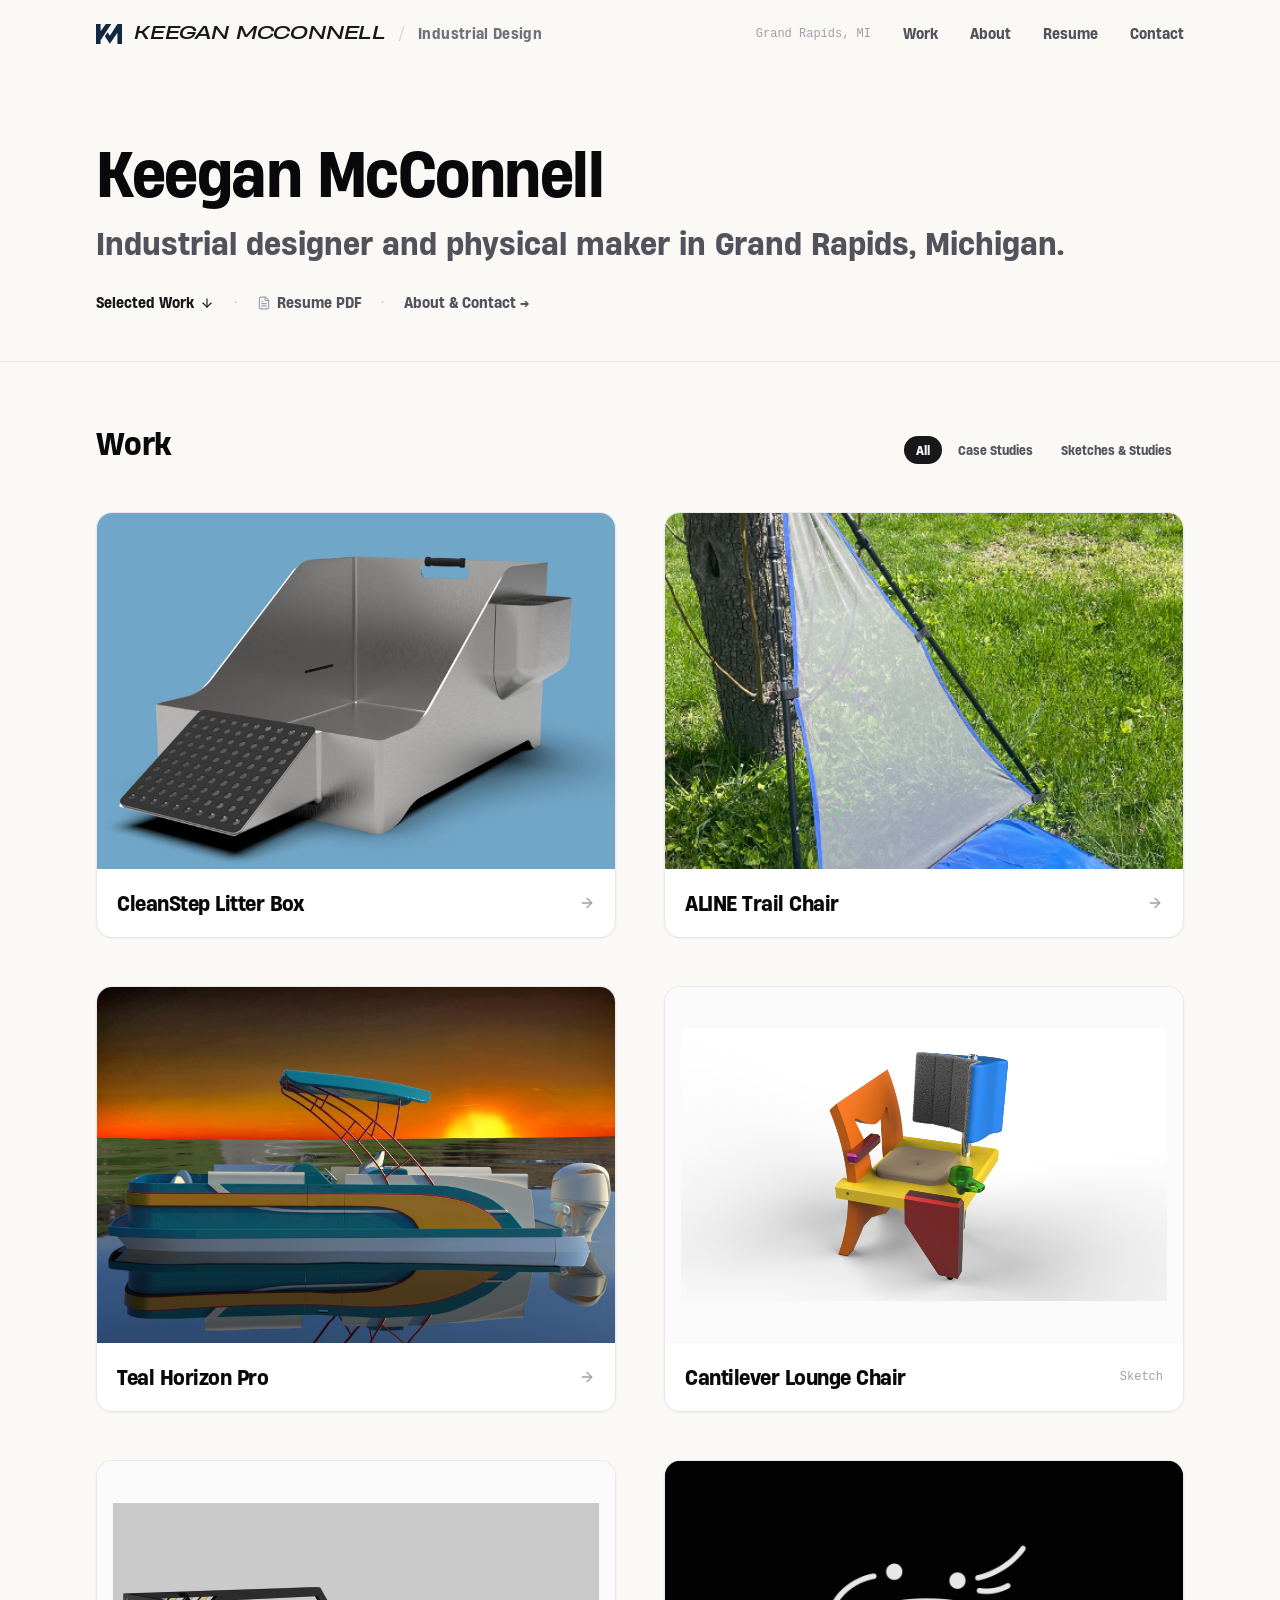
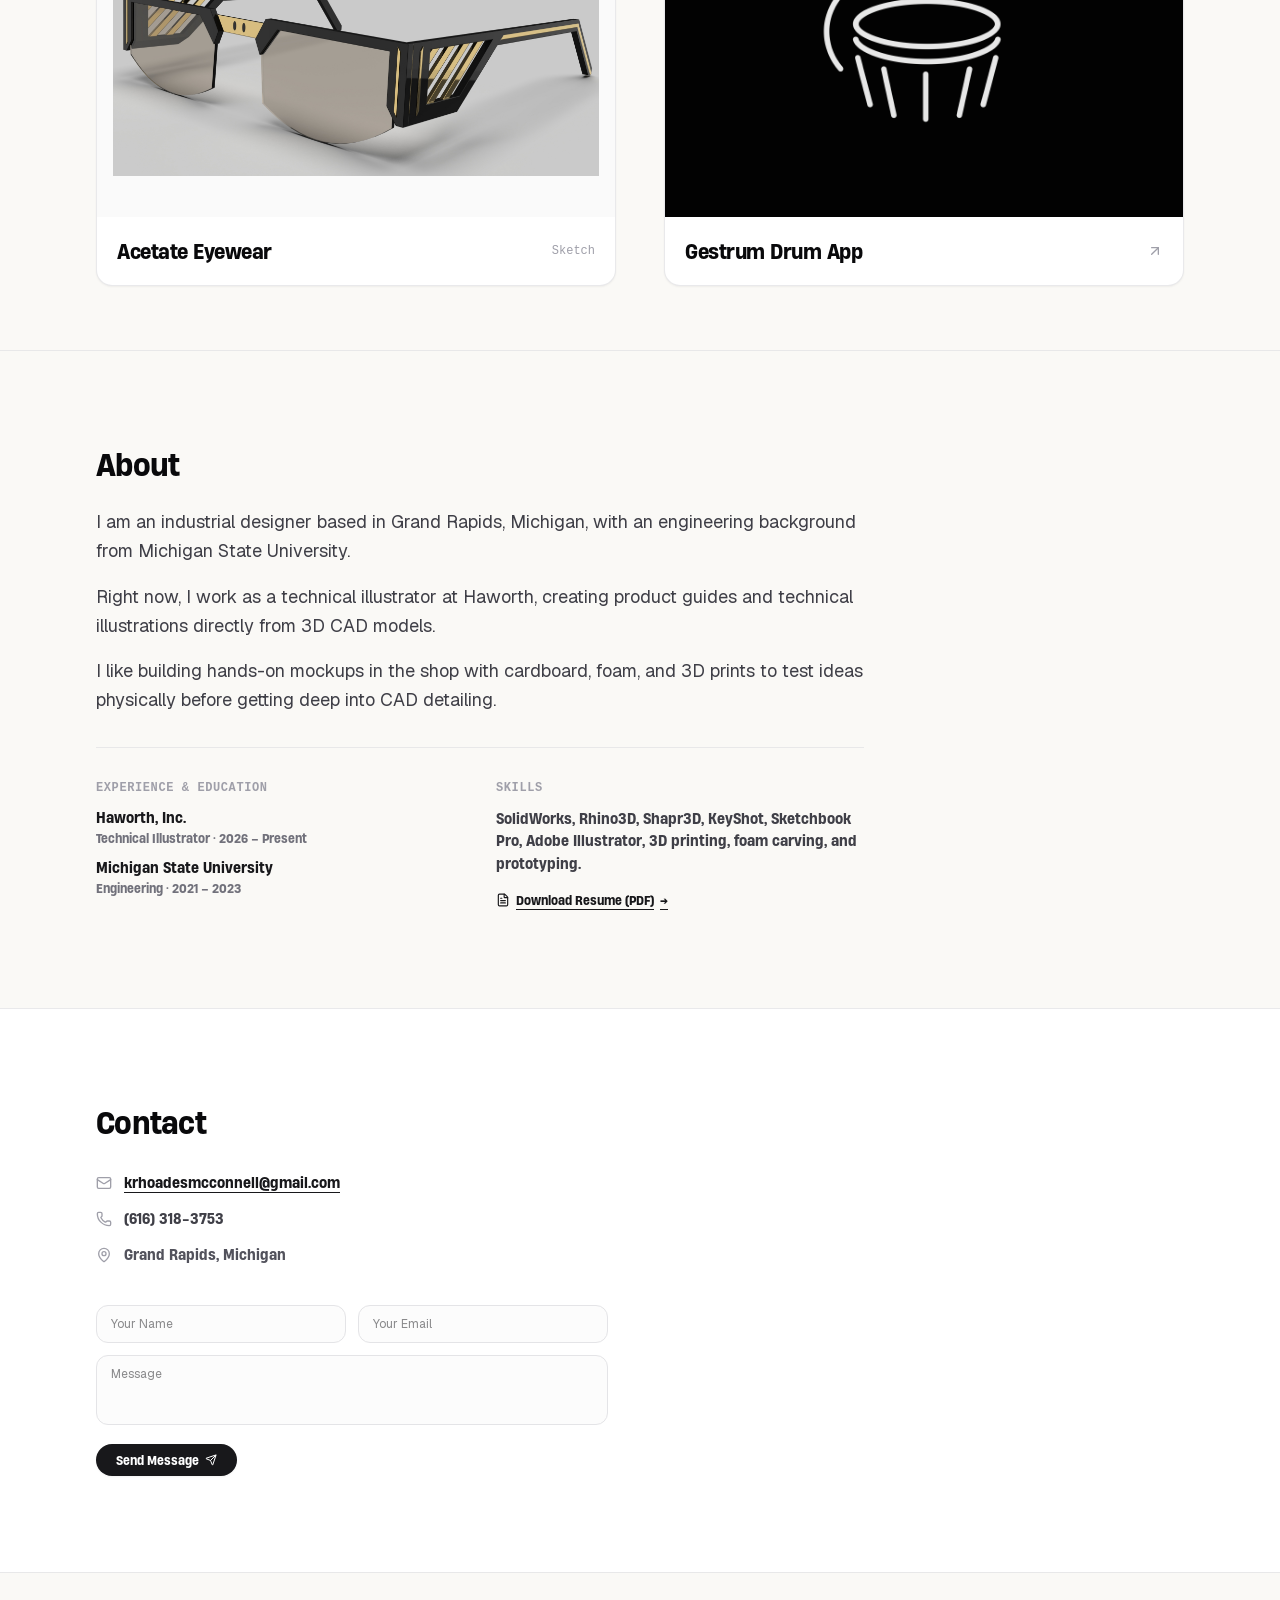
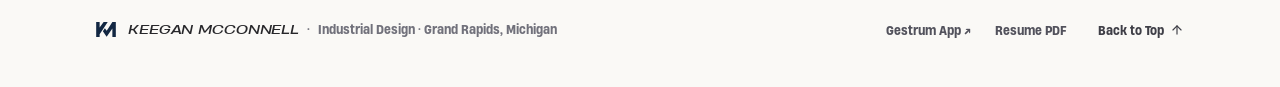
==== index.html @ 2c635bde "Rebuild CleanStep case study with raw uncropped images and authentic copy from PDF presentation" ====
<!DOCTYPE html><html lang="en" class="scroll-smooth"><head><meta charSet="utf-8"/><meta name="viewport" content="width=device-width, initial-scale=1"/><link rel="preload" href="/_next/static/media/07a39a8a4660cc7c-s.p.0r6juujl39pe6.woff2" as="font" crossorigin="" type="font/woff2"/><link rel="preload" href="/_next/static/media/605ce01b664af129-s.p.0wgildi0cnwt9.woff2" as="font" crossorigin="" type="font/woff2"/><link rel="stylesheet" href="/_next/static/chunks/0w2unbu1jcc14.css" data-precedence="next"/><link rel="preload" as="script" fetchPriority="low" href="/_next/static/chunks/1pcw6gskne7pf.js"/><script src="/_next/static/chunks/1wnov70f88xjy.js" async=""></script><script src="/_next/static/chunks/092r-mewpaf3q.js" async=""></script><script src="/_next/static/chunks/0c98xzjfks9hq.js" async=""></script><script src="/_next/static/chunks/turbopack-2u1d16houkiyo.js" async=""></script><script src="/_next/static/chunks/3qfy96eoyh-ek.js" async=""></script><script src="/_next/static/chunks/223-e8ytndbn9.js" async=""></script><script src="/_next/static/chunks/2577xesvvseat.js" async=""></script><meta name="theme-color" content="#faf9f6"/><title>Keegan McConnell // Industrial Designer</title><meta name="description" content="Industrial design portfolio of Keegan McConnell, based in Grand Rapids, Michigan. Simple, functional products developed through sketching, hands-on prototyping, and 3D modeling."/><meta name="author" content="Keegan McConnell"/><meta name="keywords" content="Keegan McConnell,Industrial Designer,Grand Rapids Michigan,Product Design,Furniture Design,Outdoor Gear,Marine Design,Prototyping,CAD"/><link rel="icon" href="/favicon.ico?favicon.117ezoe8m31dk.ico" sizes="48x48" type="image/x-icon"/><link rel="icon" href="/favicon.svg"/><meta name="next-size-adjust" content=""/><script src="/_next/static/chunks/0cz1d0mv5g_q7.js" noModule=""></script></head><body class="T19VSG_variable _8Li5zG_variable min-h-screen bg-[#faf9f6] text-zinc-900 antialiased selection:bg-zinc-200"><div hidden=""><!--$--><!--/$--></div><main class="min-h-screen flex flex-col bg-[#faf9f6] text-zinc-900 selection:bg-zinc-200"><header class="fixed top-0 left-0 right-0 z-40 transition-all duration-300 bg-[#faf9f6]/80 backdrop-blur-sm py-5"><div class="max-w-6xl mx-auto px-4 sm:px-8 flex items-center justify-between gap-4"><a class="flex items-center gap-2.5 sm:gap-3 text-zinc-900 group shrink-0 whitespace-nowrap" href="/"><div class="flex items-center justify-center shrink-0"><svg viewBox="0 0 364 278" width="26" height="20" fill="none" xmlns="http://www.w3.org/2000/svg" class="" aria-label="Keegan McConnell Monogram Logo"><path d="M 0 0
           H 64
           V 102
           L 138 0
           H 214
           L 64 225
           V 278
           H 0
           Z" fill="#122742"></path><path d="M 300 0
           H 364
           V 278
           H 300
           V 122
           L 194 274
           L 124 170
           L 162 115
           L 194 162
           L 226 114
           L 300 0
           Z" fill="#122742"></path></svg></div><span class="font-heading-wide font-bold tracking-tight text-sm sm:text-base md:text-lg uppercase whitespace-nowrap">Keegan McConnell</span><span class="text-zinc-300 hidden md:inline select-none">/</span><span class="font-heading text-zinc-500 text-xs sm:text-sm font-medium tracking-wide hidden md:inline whitespace-nowrap">Industrial Design</span></a><div class="flex items-center gap-6 sm:gap-8 text-sm shrink-0"><span class="hidden lg:inline-block text-zinc-400 text-xs font-mono whitespace-nowrap">Grand Rapids, MI</span><nav class="flex items-center gap-6 sm:gap-8 text-sm text-zinc-600 font-medium font-heading shrink-0 whitespace-nowrap"><a class="hover:text-zinc-950 transition-colors" href="/#work">Work</a><a class="hover:text-zinc-950 transition-colors" href="/#about">About</a><a href="/Keegan_McConnell_Resume.pdf" target="_blank" rel="noreferrer" class="hover:text-zinc-950 transition-colors">Resume</a><a class="hover:text-zinc-950 transition-colors" href="/#contact">Contact</a></nav></div></div></header><section class="pt-28 pb-8 sm:pt-36 sm:pb-12 bg-[#faf9f6]"><div class="max-w-6xl mx-auto px-6 sm:px-8"><div class="w-full"><h1 class="font-heading text-4xl sm:text-6xl font-bold text-zinc-950 tracking-tight mb-4">Keegan McConnell</h1><p class="font-heading text-lg sm:text-2xl lg:text-3xl text-zinc-600 font-normal leading-relaxed mb-6">Industrial designer and physical maker in Grand Rapids, Michigan.</p><div class="flex flex-wrap items-center gap-5 text-xs sm:text-sm font-heading font-medium"><a href="#work" class="inline-flex items-center gap-1.5 text-zinc-900 hover:text-zinc-600 transition-colors font-semibold"><span>Selected Work</span><svg xmlns="http://www.w3.org/2000/svg" width="24" height="24" viewBox="0 0 24 24" fill="none" stroke="currentColor" stroke-width="2" stroke-linecap="round" stroke-linejoin="round" class="lucide lucide-arrow-down w-3.5 h-3.5" aria-hidden="true"><path d="M12 5v14"></path><path d="m19 12-7 7-7-7"></path></svg></a><span class="text-zinc-300">•</span><a href="/Keegan_McConnell_Resume.pdf" target="_blank" rel="noreferrer" class="inline-flex items-center gap-1.5 text-zinc-600 hover:text-zinc-950 transition-colors"><svg xmlns="http://www.w3.org/2000/svg" width="24" height="24" viewBox="0 0 24 24" fill="none" stroke="currentColor" stroke-width="2" stroke-linecap="round" stroke-linejoin="round" class="lucide lucide-file-text w-3.5 h-3.5 text-zinc-400" aria-hidden="true"><path d="M6 22a2 2 0 0 1-2-2V4a2 2 0 0 1 2-2h8a2.4 2.4 0 0 1 1.704.706l3.588 3.588A2.4 2.4 0 0 1 20 8v12a2 2 0 0 1-2 2z"></path><path d="M14 2v5a1 1 0 0 0 1 1h5"></path><path d="M10 9H8"></path><path d="M16 13H8"></path><path d="M16 17H8"></path></svg><span>Resume PDF</span></a><span class="text-zinc-300">•</span><a href="#about" class="text-zinc-600 hover:text-zinc-950 transition-colors">About &amp; Contact →</a></div></div></div></section><section id="work" class="py-8 sm:py-16 border-t border-zinc-200/80 bg-[#faf9f6]"><div class="max-w-6xl mx-auto px-6 sm:px-8"><div class="flex flex-col sm:flex-row sm:items-baseline justify-between gap-4 mb-10 sm:mb-12"><h2 class="font-heading font-bold text-2xl sm:text-3xl text-zinc-950 tracking-tight">Work</h2><div class="flex items-center gap-1 font-heading text-xs"><button class="px-3 py-1.5 rounded-full transition-colors bg-zinc-900 text-white font-medium">All</button><button class="px-3 py-1.5 rounded-full transition-colors text-zinc-600 hover:text-zinc-950">Case Studies</button><button class="px-3 py-1.5 rounded-full transition-colors text-zinc-600 hover:text-zinc-950">Sketches &amp; Studies</button></div></div><div class="grid grid-cols-1 md:grid-cols-2 gap-8 sm:gap-12"><a class="group flex flex-col rounded-2xl bg-white border border-zinc-200/80 hover:border-zinc-400/80 shadow-xs hover:shadow-lg transition-all duration-300 overflow-hidden" href="/projects/cleanstep/"><div class="relative w-full aspect-[16/11] bg-zinc-100 overflow-hidden"><img alt="CleanStep Litter Box" loading="lazy" decoding="async" data-nimg="fill" class="object-cover group-hover:scale-105 transition-transform duration-500 ease-out" style="position:absolute;height:100%;width:100%;left:0;top:0;right:0;bottom:0;color:transparent" src="/projects/cleanstep/curated/cleanstep-hero-studio.jpg"/></div><div class="p-5 flex items-center justify-between"><h3 class="font-heading font-bold text-lg sm:text-xl text-zinc-950 tracking-tight group-hover:text-zinc-600 transition-colors">CleanStep Litter Box</h3><svg xmlns="http://www.w3.org/2000/svg" width="24" height="24" viewBox="0 0 24 24" fill="none" stroke="currentColor" stroke-width="2" stroke-linecap="round" stroke-linejoin="round" class="lucide lucide-arrow-right w-4 h-4 text-zinc-400 group-hover:text-zinc-950 group-hover:translate-x-1 transition-all" aria-hidden="true"><path d="M5 12h14"></path><path d="m12 5 7 7-7 7"></path></svg></div></a><a class="group flex flex-col rounded-2xl bg-white border border-zinc-200/80 hover:border-zinc-400/80 shadow-xs hover:shadow-lg transition-all duration-300 overflow-hidden" href="/projects/aline/"><div class="relative w-full aspect-[16/11] bg-zinc-100 overflow-hidden"><img alt="ALINE Trail Chair" loading="lazy" decoding="async" data-nimg="fill" class="object-cover group-hover:scale-105 transition-transform duration-500 ease-out" style="position:absolute;height:100%;width:100%;left:0;top:0;right:0;bottom:0;color:transparent" src="/projects/aline/final-build.png"/></div><div class="p-5 flex items-center justify-between"><h3 class="font-heading font-bold text-lg sm:text-xl text-zinc-950 tracking-tight group-hover:text-zinc-600 transition-colors">ALINE Trail Chair</h3><svg xmlns="http://www.w3.org/2000/svg" width="24" height="24" viewBox="0 0 24 24" fill="none" stroke="currentColor" stroke-width="2" stroke-linecap="round" stroke-linejoin="round" class="lucide lucide-arrow-right w-4 h-4 text-zinc-400 group-hover:text-zinc-950 group-hover:translate-x-1 transition-all" aria-hidden="true"><path d="M5 12h14"></path><path d="m12 5 7 7-7 7"></path></svg></div></a><a class="group flex flex-col rounded-2xl bg-white border border-zinc-200/80 hover:border-zinc-400/80 shadow-xs hover:shadow-lg transition-all duration-300 overflow-hidden" href="/projects/pontoon/"><div class="relative w-full aspect-[16/11] bg-zinc-100 overflow-hidden"><img alt="Teal Horizon Pro" loading="lazy" decoding="async" data-nimg="fill" class="object-cover group-hover:scale-105 transition-transform duration-500 ease-out" style="position:absolute;height:100%;width:100%;left:0;top:0;right:0;bottom:0;color:transparent" src="/projects/pontoon/hero.jpg"/></div><div class="p-5 flex items-center justify-between"><h3 class="font-heading font-bold text-lg sm:text-xl text-zinc-950 tracking-tight group-hover:text-zinc-600 transition-colors">Teal Horizon Pro</h3><svg xmlns="http://www.w3.org/2000/svg" width="24" height="24" viewBox="0 0 24 24" fill="none" stroke="currentColor" stroke-width="2" stroke-linecap="round" stroke-linejoin="round" class="lucide lucide-arrow-right w-4 h-4 text-zinc-400 group-hover:text-zinc-950 group-hover:translate-x-1 transition-all" aria-hidden="true"><path d="M5 12h14"></path><path d="m12 5 7 7-7 7"></path></svg></div></a><div class="group flex flex-col rounded-2xl bg-white border border-zinc-200/80 hover:border-zinc-400/80 shadow-xs hover:shadow-lg transition-all duration-300 overflow-hidden"><div class="relative w-full aspect-[16/11] bg-zinc-50 overflow-hidden p-4"><img alt="Cantilever Lounge Chair" loading="lazy" decoding="async" data-nimg="fill" class="object-contain p-4 group-hover:scale-105 transition-transform duration-500 ease-out" style="position:absolute;height:100%;width:100%;left:0;top:0;right:0;bottom:0;color:transparent" src="/projects/rapid-studies/Resume_Designs/Chair_PerspectiveView.jpg"/></div><div class="p-5 flex items-center justify-between"><h3 class="font-heading font-bold text-lg sm:text-xl text-zinc-950 tracking-tight">Cantilever Lounge Chair</h3><span class="text-xs font-mono text-zinc-400">Sketch</span></div></div><div class="group flex flex-col rounded-2xl bg-white border border-zinc-200/80 hover:border-zinc-400/80 shadow-xs hover:shadow-lg transition-all duration-300 overflow-hidden"><div class="relative w-full aspect-[16/11] bg-zinc-50 overflow-hidden p-4"><img alt="Acetate Eyewear" loading="lazy" decoding="async" data-nimg="fill" class="object-contain p-4 group-hover:scale-105 transition-transform duration-500 ease-out" style="position:absolute;height:100%;width:100%;left:0;top:0;right:0;bottom:0;color:transparent" src="/projects/rapid-studies/Resume_Designs/Frames1.jpg"/></div><div class="p-5 flex items-center justify-between"><h3 class="font-heading font-bold text-lg sm:text-xl text-zinc-950 tracking-tight">Acetate Eyewear</h3><span class="text-xs font-mono text-zinc-400">Sketch</span></div></div><a href="https://keeganrmc.github.io/gestrum/" target="_blank" rel="noreferrer" class="group flex flex-col rounded-2xl bg-white border border-zinc-200/80 hover:border-zinc-400/80 shadow-xs hover:shadow-lg transition-all duration-300 overflow-hidden"><div class="relative w-full aspect-[16/11] bg-zinc-900 overflow-hidden p-4"><img alt="Gestrum Drum App" loading="lazy" decoding="async" data-nimg="fill" class="object-cover group-hover:scale-105 transition-transform duration-500 ease-out opacity-90" style="position:absolute;height:100%;width:100%;left:0;top:0;right:0;bottom:0;color:transparent" src="/projects/rapid-studies/Resume_Designs/gestrum-drum.jpg"/></div><div class="p-5 flex items-center justify-between"><h3 class="font-heading font-bold text-lg sm:text-xl text-zinc-950 tracking-tight group-hover:text-zinc-600 transition-colors">Gestrum Drum App</h3><svg xmlns="http://www.w3.org/2000/svg" width="24" height="24" viewBox="0 0 24 24" fill="none" stroke="currentColor" stroke-width="2" stroke-linecap="round" stroke-linejoin="round" class="lucide lucide-arrow-up-right w-4 h-4 text-zinc-400 group-hover:text-zinc-950 transition-colors" aria-hidden="true"><path d="M7 7h10v10"></path><path d="M7 17 17 7"></path></svg></div></a></div></div></section><section id="about" class="py-16 sm:py-24 border-t border-zinc-200/80 bg-[#faf9f6]"><div class="max-w-6xl mx-auto px-6 sm:px-8"><div class="max-w-3xl"><h2 class="font-heading font-bold text-2xl sm:text-3xl text-zinc-950 tracking-tight mb-6">About</h2><div class="space-y-4 text-base sm:text-lg text-zinc-700 leading-relaxed font-normal mb-8"><p>I am an industrial designer based in Grand Rapids, Michigan, with an engineering background from Michigan State University.</p><p>Right now, I work as a technical illustrator at Haworth, creating product guides and technical illustrations directly from 3D CAD models.</p><p>I like building hands-on mockups in the shop with cardboard, foam, and 3D prints to test ideas physically before getting deep into CAD detailing.</p></div><div class="grid grid-cols-1 sm:grid-cols-2 gap-8 pt-8 border-t border-zinc-200/80 text-sm"><div><h3 class="font-mono text-xs font-semibold uppercase tracking-wider text-zinc-400 mb-3">Experience &amp; Education</h3><ul class="space-y-2.5 text-zinc-700 font-heading"><li><span class="font-bold text-zinc-900 block">Haworth, Inc.</span><span class="text-xs text-zinc-500">Technical Illustrator • 2026 – Present</span></li><li><span class="font-bold text-zinc-900 block">Michigan State University</span><span class="text-xs text-zinc-500">Engineering • 2021 – 2023</span></li></ul></div><div><h3 class="font-mono text-xs font-semibold uppercase tracking-wider text-zinc-400 mb-3">Skills</h3><p class="text-zinc-700 font-heading text-xs sm:text-sm leading-relaxed mb-4">SolidWorks, Rhino3D, Shapr3D, KeyShot, Sketchbook Pro, Adobe Illustrator, 3D printing, foam carving, and prototyping.</p><a href="/Keegan_McConnell_Resume.pdf" target="_blank" rel="noreferrer" class="inline-flex items-center gap-1.5 text-xs font-heading font-medium text-zinc-900 hover:text-zinc-600 underline underline-offset-4 transition-colors"><svg xmlns="http://www.w3.org/2000/svg" width="24" height="24" viewBox="0 0 24 24" fill="none" stroke="currentColor" stroke-width="2" stroke-linecap="round" stroke-linejoin="round" class="lucide lucide-file-text w-3.5 h-3.5" aria-hidden="true"><path d="M6 22a2 2 0 0 1-2-2V4a2 2 0 0 1 2-2h8a2.4 2.4 0 0 1 1.704.706l3.588 3.588A2.4 2.4 0 0 1 20 8v12a2 2 0 0 1-2 2z"></path><path d="M14 2v5a1 1 0 0 0 1 1h5"></path><path d="M10 9H8"></path><path d="M16 13H8"></path><path d="M16 17H8"></path></svg><span>Download Resume (PDF)</span>→</a></div></div></div></div></section><section id="contact" class="py-16 sm:py-24 border-t border-zinc-200/80 bg-white"><div class="max-w-6xl mx-auto px-6 sm:px-8"><div class="max-w-2xl"><h2 class="font-heading font-bold text-2xl sm:text-3xl text-zinc-950 tracking-tight mb-8">Contact</h2><div class="space-y-4 text-sm font-heading mb-10"><div class="flex items-center gap-3"><svg xmlns="http://www.w3.org/2000/svg" width="24" height="24" viewBox="0 0 24 24" fill="none" stroke="currentColor" stroke-width="2" stroke-linecap="round" stroke-linejoin="round" class="lucide lucide-mail w-4 h-4 text-zinc-400 shrink-0" aria-hidden="true"><path d="m22 7-8.991 5.727a2 2 0 0 1-2.009 0L2 7"></path><rect x="2" y="4" width="20" height="16" rx="2"></rect></svg><a href="mailto:krhoadesmcconnell@gmail.com" class="text-zinc-900 hover:text-zinc-600 underline underline-offset-4 transition-colors font-medium">krhoadesmcconnell@gmail.com</a></div><div class="flex items-center gap-3"><svg xmlns="http://www.w3.org/2000/svg" width="24" height="24" viewBox="0 0 24 24" fill="none" stroke="currentColor" stroke-width="2" stroke-linecap="round" stroke-linejoin="round" class="lucide lucide-phone w-4 h-4 text-zinc-400 shrink-0" aria-hidden="true"><path d="M13.832 16.568a1 1 0 0 0 1.213-.303l.355-.465A2 2 0 0 1 17 15h3a2 2 0 0 1 2 2v3a2 2 0 0 1-2 2A18 18 0 0 1 2 4a2 2 0 0 1 2-2h3a2 2 0 0 1 2 2v3a2 2 0 0 1-.8 1.6l-.468.351a1 1 0 0 0-.292 1.233 14 14 0 0 0 6.392 6.384"></path></svg><a href="tel:6163183753" class="text-zinc-700 hover:text-zinc-950 transition-colors">(616) 318-3753</a></div><div class="flex items-center gap-3 text-zinc-600"><svg xmlns="http://www.w3.org/2000/svg" width="24" height="24" viewBox="0 0 24 24" fill="none" stroke="currentColor" stroke-width="2" stroke-linecap="round" stroke-linejoin="round" class="lucide lucide-map-pin w-4 h-4 text-zinc-400 shrink-0" aria-hidden="true"><path d="M20 10c0 4.993-5.539 10.193-7.399 11.799a1 1 0 0 1-1.202 0C9.539 20.193 4 14.993 4 10a8 8 0 0 1 16 0"></path><circle cx="12" cy="10" r="3"></circle></svg><span>Grand Rapids, Michigan</span></div></div><form class="space-y-3 max-w-lg"><div class="grid grid-cols-1 sm:grid-cols-2 gap-3"><input type="text" required="" placeholder="Your Name" class="w-full px-3.5 py-2.5 rounded-xl border border-zinc-200 text-xs text-zinc-900 focus:outline-none focus:border-zinc-900 bg-zinc-50/50" value=""/><input type="email" required="" placeholder="Your Email" class="w-full px-3.5 py-2.5 rounded-xl border border-zinc-200 text-xs text-zinc-900 focus:outline-none focus:border-zinc-900 bg-zinc-50/50" value=""/></div><textarea required="" rows="3" placeholder="Message" class="w-full px-3.5 py-2.5 rounded-xl border border-zinc-200 text-xs text-zinc-900 focus:outline-none focus:border-zinc-900 bg-zinc-50/50 resize-none"></textarea><button type="submit" class="px-5 py-2 rounded-full bg-zinc-900 text-white hover:bg-zinc-800 transition-colors text-xs font-heading font-medium flex items-center gap-1.5 shadow-xs"><span>Send Message</span><svg xmlns="http://www.w3.org/2000/svg" width="24" height="24" viewBox="0 0 24 24" fill="none" stroke="currentColor" stroke-width="2" stroke-linecap="round" stroke-linejoin="round" class="lucide lucide-send w-3 h-3" aria-hidden="true"><path d="M14.536 21.686a.5.5 0 0 0 .937-.024l6.5-19a.496.496 0 0 0-.635-.635l-19 6.5a.5.5 0 0 0-.024.937l7.93 3.18a2 2 0 0 1 1.112 1.11z"></path><path d="m21.854 2.147-10.94 10.939"></path></svg></button></form></div></div></section><footer class="border-t border-zinc-200/80 bg-[#faf9f6] py-12 text-xs text-zinc-500 font-heading"><div class="max-w-6xl mx-auto px-6 sm:px-8 flex flex-col sm:flex-row items-center justify-between gap-4"><div class="flex items-center gap-3"><svg viewBox="0 0 364 278" width="20" height="15" fill="none" xmlns="http://www.w3.org/2000/svg" class="" aria-label="Keegan McConnell Monogram Logo"><path d="M 0 0
           H 64
           V 102
           L 138 0
           H 214
           L 64 225
           V 278
           H 0
           Z" fill="#122742"></path><path d="M 300 0
           H 364
           V 278
           H 300
           V 122
           L 194 274
           L 124 170
           L 162 115
           L 194 162
           L 226 114
           L 300 0
           Z" fill="#122742"></path></svg><div><span class="font-heading-wide font-bold uppercase tracking-wider text-zinc-800">Keegan McConnell</span><span class="mx-2">•</span><span>Industrial Design • Grand Rapids, Michigan</span></div></div><div class="flex items-center gap-5 sm:gap-6 text-zinc-600 font-medium"><a href="https://keeganrmc.github.io/gestrum/" class="hover:text-zinc-950 transition-colors">Gestrum App ↗</a><a href="/Keegan_McConnell_Resume.pdf" target="_blank" rel="noreferrer" class="hover:text-zinc-950 transition-colors">Resume PDF</a><button class="flex items-center gap-1.5 text-zinc-700 hover:text-zinc-950 transition-colors font-medium ml-2"><span>Back to Top</span><svg xmlns="http://www.w3.org/2000/svg" width="24" height="24" viewBox="0 0 24 24" fill="none" stroke="currentColor" stroke-width="2" stroke-linecap="round" stroke-linejoin="round" class="lucide lucide-arrow-up w-3.5 h-3.5" aria-hidden="true"><path d="m5 12 7-7 7 7"></path><path d="M12 19V5"></path></svg></button></div></div></footer></main><!--$--><!--/$--><script id="_R_">(globalThis["TURBOPACK"] || (globalThis["TURBOPACK"] = [])).push({"otherChunks":["static/chunks/1pcw6gskne7pf.js","static/chunks/1wnov70f88xjy.js","static/chunks/092r-mewpaf3q.js","static/chunks/0c98xzjfks9hq.js"],"runtimeModuleIds":[94553]});</script><script src="/_next/static/chunks/1pcw6gskne7pf.js" async=""></script><script>(self.__next_f=self.__next_f||[]).push([0])</script><script>self.__next_f.push([1,"1:\"$Sreact.fragment\"\n2:\"/_next/static/chunks/3qfy96eoyh-ek.js\"\n3:I[39756,[\"$2\"],\"default\"]\n4:I[37457,[\"$2\"],\"default\"]\n6:\"/_next/static/chunks/223-e8ytndbn9.js\"\n7:\"/_next/static/chunks/2577xesvvseat.js\"\n8:I[39896,[\"$2\",\"$6\",\"$7\"],\"default\"]\n9:I[28773,[\"$2\",\"$6\",\"$7\"],\"default\"]\na:I[56626,[\"$2\",\"$6\",\"$7\"],\"default\"]\nb:I[85934,[\"$2\",\"$6\",\"$7\"],\"default\"]\nc:I[20638,[\"$2\",\"$6\",\"$7\"],\"default\"]\nd:I[40018,[\"$2\",\"$6\",\"$7\"],\"default\"]\ne:I[97367,[\"$2\"],\"OutletBoundary\"]\nf:\"$Sreact.suspense\"\n11:\"ViewportBoundary\"\n12:I[97367,[\"$2\"],\"$11\"]\n14:\"MetadataBoundary\"\n15:I[97367,[\"$2\"],\"$14\"]\n17:I[68027,[\"$2\"],\"default\",1]\n:HL[\"/_next/static/chunks/0w2unbu1jcc14.css\",\"style\"]\n:HL[\"/_next/static/media/07a39a8a4660cc7c-s.p.0r6juujl39pe6.woff2\",\"font\",{\"crossOrigin\":\"\",\"type\":\"font/woff2\"}]\n:HL[\"/_next/static/media/605ce01b664af129-s.p.0wgildi0cnwt9.woff2\",\"font\",{\"crossOrigin\":\"\",\"type\":\"font/woff2\"}]\n5:[[\"children\",{\"s\":\"__PAGE__\",\"h\":512,\"d\":{\"r\":[\"$\",\"$1\",\"c\",{\"children\":[[\"$\",\"main\",null,{\"className\":\"min-h-screen flex flex-col bg-[#faf9f6] text-zinc-900 selection:bg-zinc-200\",\"children\":[[\"$\",\"$L8\",null,{}],[\"$\",\"$L9\",null,{}],[\"$\",\"$La\",null,{}],[\"$\",\"$Lb\",null,{}],[\"$\",\"$Lc\",null,{}],[\"$\",\"$Ld\",null,{}]]}],[[\"$\",\"script\",\"script-0\",{\"src\":\"/_next/static/chunks/223-e8ytndbn9.js\",\"async\":true,\"nonce\":\"$undefined\"}],[\"$\",\"script\",\"script-1\",{\"src\":\"/_next/static/chunks/2577xesvvseat.js\",\"async\":true,\"nonce\":\"$undefined\"}]],[\"$\",\"$Le\",null,{\"children\":[\"$\",\"$f\",null,{\"name\":\"Next.MetadataOutlet\",\"children\":\"$@10\"}]}]]}],\"p\":false,\"v\":null}}]]\n0:{\"P\":null,\"c\":[\"\",\"\"],\"q\":\"\",\"i\":false,\"t\":{\"t\":{\"s\":\"\",\"h\":528,\"d\":{\"r\":[\"$\",\"$1\",\"c\",{\"children\":[[[\"$\",\"link\",\"0\",{\"rel\":\"stylesheet\",\"href\":\"/_next/static/chunks/0w2unbu1jcc14.css\",\"precedence\":\"next\",\"crossOrigin\":\"$undefined\",\"nonce\":\"$undefined\"}],[\"$\",\"script\",\"script-0\",{\"src\":\"/_next/static/chunks/3qfy96eoyh-ek.js\",\"async\":true,\"nonce\":\"$undefined\"}]],[\"$\",\"html\",null,{\"lang\":\"en\",\"className\":\"scroll-smooth\",\"children\":[\"$\",\"body\",null,{\"className\":\"T19VSG_variable _8Li5zG_variable min-h-screen bg-[#faf9f6] text-zinc-900 antialiased selection:bg-zinc-200\",\"children\":[\"$\",\"$L3\",null,{\"parallelRouterKey\":\"children\",\"error\":\"$undefined\",\"errorStyles\":\"$undefined\",\"errorScripts\":\"$undefined\",\"template\":[\"$\",\"$L4\",null,{}],\"templateStyles\":\"$undefined\",\"templateScripts\":\"$undefined\",\"notFound\":[[[\"$\",\"title\",null,{\"children\":\"404: This page could not be found.\"}],[\"$\",\"div\",null,{\"style\":{\"fontFamily\":\"system-ui,\\\"Segoe UI\\\",Roboto,Helvetica,Arial,sans-serif,\\\"Apple Color Emoji\\\",\\\"Segoe UI Emoji\\\"\",\"height\":\"100vh\",\"textAlign\":\"center\",\"display\":\"flex\",\"flexDirection\":\"column\",\"alignItems\":\"center\",\"justifyContent\":\"center\"},\"children\":[\"$\",\"div\",null,{\"children\":[[\"$\",\"style\",null,{\"dangerouslySetInnerHTML\":{\"__html\":\"body{color:#000;background:#fff;margin:0}.next-error-h1{border-right:1px solid rgba(0,0,0,.3)}@media (prefers-color-scheme:dark){body{color:#fff;background:#000}.next-error-h1{border-right:1px solid rgba(255,255,255,.3)}}\"}}],[\"$\",\"h1\",null,{\"className\":\"next-error-h1\",\"style\":{\"display\":\"inline-block\",\"margin\":\"0 20px 0 0\",\"padding\":\"0 23px 0 0\",\"fontSize\":24,\"fontWeight\":500,\"verticalAlign\":\"top\",\"lineHeight\":\"49px\"},\"children\":404}],[\"$\",\"div\",null,{\"style\":{\"display\":\"inline-block\"},\"children\":[\"$\",\"h2\",null,{\"style\":{\"fontSize\":14,\"fontWeight\":400,\"lineHeight\":\"49px\",\"margin\":0},\"children\":\"This page could not be found.\"}]}]]}]}]],[]],\"forbidden\":\"$undefined\",\"unauthorized\":\"$undefined\"}]}]}]]}],\"p\":false,\"v\":null},\"c\":\"$Q5\"},\"h\":{\"r\":[\"$\",\"$1\",\"h\",{\"children\":[null,[\"$\",\"$L12\",null,{\"children\":\"$L13\"}],[\"$\",\"$L15\",null,{\"children\":[[\"$\",\"div\",null,{\"hidden\":true,\"children\":[\"$\",\"$f\",null,{\"name\":\"Next.Metadata\",\"children\":\"$L16\"}]}],null]}],[\"$\",\"meta\",null,{\"name\":\"next-size-adjust\",\"content\":\"\"}]]}],\"p\":false,\"v\":null}},\"m\":\"$undefined\",\"G\":[\"$17\",[[\"$\",\"link\",\"0\",{\"rel\":\"stylesheet\",\"href\":\"/_next/static/chunks/0w2unbu1jcc14.css\",\"precedence\":\"next\",\"crossOrigin\":\"$undefined\",\"nonce\":\"$undefined\"}]]],\"S\":true,\"r\":\"$undefined\",\"s\":\"$undefined\",\"a\":\"$undefined\",\"l\":\"$undefined\",\"p\":\"$undefined\",\"d\":\"$undefined\",\"b\":\"SB6pfLtxbf3Hsh4m8BsqK\"}\n13:[[\"$\",\"meta\",\"0\",{\"charSet\":\"utf-8\"}],[\"$\",\"meta\",\"1\",{\"name\":\"viewport\",\"content\":\"width=device-width, initial-scale=1\"}],[\"$\",\"meta\",\"2\",{\"name\":\"theme-color\",\"content\":\"#faf9f6\"}]]\n18:I[27201,[\"$2\"],\"IconMark\"]\n10:null\n16:[[\"$\",\"title\",\"0\",{\"children\":\"Keegan McConnell // Industrial Designer\"}],[\"$\",\"meta\",\"1\",{\"name\":\"description\",\"content\":\"Industrial design portfolio of Keegan McConnell, based in Grand Rapids, Michigan. Simple, functional products developed through sketching, hands-on prototyping, and 3D modeling.\"}],[\"$\",\"meta\",\"2\",{\"name\":\"author\",\"content\":\"Keegan McConnell\"}],[\"$\",\"meta\",\"3\",{\"name\":\"keywords\",\"content\":\"Keegan McConnell,Industrial Designer,Grand Rapids Michigan,Product Design,Furniture Design,Outdoor Gear,Marine Design,Prototyping,CAD\"}],[\"$\",\"link\",\"4\",{\"rel\":\"icon\",\"href\":\"/favicon.ico?favicon.117ezoe8m31dk.ico\",\"sizes\":\"48x48\",\"type\":\"image/x-icon\"}],[\"$\",\"link\",\"5\",{\"rel\":\"icon\",\"href\":\"/favicon.svg\"}],[\"$\",\"$L18\",\"6\",{}]]\n"])</script></body></html>
---- _next/static/chunks/0w2unbu1jcc14.css ----
@font-face{font-family:Geist;font-style:normal;font-weight:100 900;font-display:swap;src:url(../media/4f6667dd39116621-s.3p2_lha1f2xer.woff2)format("woff2");unicode-range:U+460-52F,U+1C80-1C8A,U+20B4,U+2DE0-2DFF,U+A640-A69F,U+FE2E-FE2F}@font-face{font-family:Geist;font-style:normal;font-weight:100 900;font-display:swap;src:url(../media/07935285219a259d-s.1qq4vpdcun5oj.woff2)format("woff2");unicode-range:U+301,U+400-45F,U+490-491,U+4B0-4B1,U+2116}@font-face{font-family:Geist;font-style:normal;font-weight:100 900;font-display:swap;src:url(../media/f58031ded4338640-s.390ncx5urfkfu.woff2)format("woff2");unicode-range:U+102-103,U+110-111,U+128-129,U+168-169,U+1A0-1A1,U+1AF-1B0,U+300-301,U+303-304,U+308-309,U+323,U+329,U+1EA0-1EF9,U+20AB}@font-face{font-family:Geist;font-style:normal;font-weight:100 900;font-display:swap;src:url(../media/77814b00d5ca94a4-s.21jp631_3pja2.woff2)format("woff2");unicode-range:U+100-2BA,U+2BD-2C5,U+2C7-2CC,U+2CE-2D7,U+2DD-2FF,U+304,U+308,U+329,U+1D00-1DBF,U+1E00-1E9F,U+1EF2-1EFF,U+2020,U+20A0-20AB,U+20AD-20C4,U+2113,U+2C60-2C7F,U+A720-A7FF}@font-face{font-family:Geist;font-style:normal;font-weight:100 900;font-display:swap;src:url(../media/605ce01b664af129-s.p.0wgildi0cnwt9.woff2)format("woff2");unicode-range:U+??,U+131,U+152-153,U+2BB-2BC,U+2C6,U+2DA,U+2DC,U+304,U+308,U+329,U+2000-206F,U+20AC,U+2122,U+2191,U+2193,U+2212,U+2215,U+FEFF,U+FFFD}@font-face{font-family:Geist Fallback;src:local(Arial);ascent-override:95.94%;descent-override:28.16%;line-gap-override:0.0%;size-adjust:104.76%}.T19VSG_className{font-family:Geist,Geist Fallback;font-style:normal}.T19VSG_variable{--font-geist-sans:"Geist", "Geist Fallback"}
@font-face{font-family:Geist Mono;font-style:normal;font-weight:100 900;font-display:swap;src:url(../media/b0c6b664fd57c2c6-s.31988l_ccedte.woff2)format("woff2");unicode-range:U+460-52F,U+1C80-1C8A,U+20B4,U+2DE0-2DFF,U+A640-A69F,U+FE2E-FE2F}@font-face{font-family:Geist Mono;font-style:normal;font-weight:100 900;font-display:swap;src:url(../media/6e342921ee4dcd9d-s.2tuy5pz7dlieh.woff2)format("woff2");unicode-range:U+301,U+400-45F,U+490-491,U+4B0-4B1,U+2116}@font-face{font-family:Geist Mono;font-style:normal;font-weight:100 900;font-display:swap;src:url(../media/2bb852295097cd96-s.2dbetqa9o8jxf.woff2)format("woff2");unicode-range:U+2000-2001,U+2004-2008,U+200A,U+23B8-23BD,U+2500-259F}@font-face{font-family:Geist Mono;font-style:normal;font-weight:100 900;font-display:swap;src:url(../media/9eb5a876700c0028-s.1uyisp29ctx0d.woff2)format("woff2");unicode-range:U+102-103,U+110-111,U+128-129,U+168-169,U+1A0-1A1,U+1AF-1B0,U+300-301,U+303-304,U+308-309,U+323,U+329,U+1EA0-1EF9,U+20AB}@font-face{font-family:Geist Mono;font-style:normal;font-weight:100 900;font-display:swap;src:url(../media/2a04751c893bf294-s.1rgnod-3esatf.woff2)format("woff2");unicode-range:U+100-2BA,U+2BD-2C5,U+2C7-2CC,U+2CE-2D7,U+2DD-2FF,U+304,U+308,U+329,U+1D00-1DBF,U+1E00-1E9F,U+1EF2-1EFF,U+2020,U+20A0-20AB,U+20AD-20C4,U+2113,U+2C60-2C7F,U+A720-A7FF}@font-face{font-family:Geist Mono;font-style:normal;font-weight:100 900;font-display:swap;src:url(../media/07a39a8a4660cc7c-s.p.0r6juujl39pe6.woff2)format("woff2");unicode-range:U+??,U+131,U+152-153,U+2BB-2BC,U+2C6,U+2DA,U+2DC,U+304,U+308,U+329,U+2000-206F,U+20AC,U+2122,U+2191,U+2193,U+2212,U+2215,U+FEFF,U+FFFD}@font-face{font-family:Geist Mono Fallback;src:local(Arial);ascent-override:74.67%;descent-override:21.92%;line-gap-override:0.0%;size-adjust:134.59%}._8Li5zG_className{font-family:Geist Mono,Geist Mono Fallback;font-style:normal}._8Li5zG_variable{--font-geist-mono:"Geist Mono", "Geist Mono Fallback"}
@layer properties{@supports (((-webkit-hyphens:none)) and (not (margin-trim:inline))) or ((-moz-orient:inline) and (not (color:rgb(from red r g b)))){*,:before,:after,::backdrop{--tw-scale-x:1;--tw-scale-y:1;--tw-scale-z:1;--tw-space-y-reverse:0;--tw-border-style:solid;--tw-gradient-position:initial;--tw-gradient-from:#0000;--tw-gradient-via:#0000;--tw-gradient-to:#0000;--tw-gradient-stops:initial;--tw-gradient-via-stops:initial;--tw-gradient-from-position:0%;--tw-gradient-via-position:50%;--tw-gradient-to-position:100%;--tw-leading:initial;--tw-font-weight:initial;--tw-tracking:initial;--tw-shadow:0 0 #0000;--tw-shadow-color:initial;--tw-shadow-alpha:100%;--tw-inset-shadow:0 0 #0000;--tw-inset-shadow-color:initial;--tw-inset-shadow-alpha:100%;--tw-ring-color:initial;--tw-ring-shadow:0 0 #0000;--tw-inset-ring-color:initial;--tw-inset-ring-shadow:0 0 #0000;--tw-ring-inset:initial;--tw-ring-offset-width:0px;--tw-ring-offset-color:#fff;--tw-ring-offset-shadow:0 0 #0000;--tw-blur:initial;--tw-brightness:initial;--tw-contrast:initial;--tw-grayscale:initial;--tw-hue-rotate:initial;--tw-invert:initial;--tw-opacity:initial;--tw-saturate:initial;--tw-sepia:initial;--tw-drop-shadow:initial;--tw-drop-shadow-color:initial;--tw-drop-shadow-alpha:100%;--tw-drop-shadow-size:initial;--tw-backdrop-blur:initial;--tw-backdrop-brightness:initial;--tw-backdrop-contrast:initial;--tw-backdrop-grayscale:initial;--tw-backdrop-hue-rotate:initial;--tw-backdrop-invert:initial;--tw-backdrop-opacity:initial;--tw-backdrop-saturate:initial;--tw-backdrop-sepia:initial;--tw-duration:initial;--tw-ease:initial;--tw-translate-x:0;--tw-translate-y:0;--tw-translate-z:0}}}@layer theme{:root,:host{--font-sans:-apple-system, BlinkMacSystemFont, "Segoe UI", Roboto, "Helvetica Neue", "Noto Sans", Arial, sans-serif, "Apple Color Emoji", "Segoe UI Emoji", "Segoe UI Symbol", "Noto Color Emoji";--font-mono:ui-monospace, SFMono-Regular, Menlo, Monaco, Consolas, "Liberation Mono", "Courier New", monospace;--color-zinc-50:#fafafa;--color-zinc-100:#f4f4f5;--color-zinc-200:#e4e4e7;--color-zinc-300:#d4d4d8;--color-zinc-400:#9f9fa9;--color-zinc-500:#71717b;--color-zinc-600:#52525c;--color-zinc-700:#3f3f46;--color-zinc-800:#27272a;--color-zinc-900:#18181b;--color-zinc-950:#09090b;--color-black:#000;--color-white:#fff;--spacing:.25rem;--container-lg:32rem;--container-2xl:42rem;--container-3xl:48rem;--container-4xl:56rem;--container-5xl:64rem;--container-6xl:72rem;--text-xs:.75rem;--text-xs--line-height:calc(1 / .75);--text-sm:.875rem;--text-sm--line-height:calc(1.25 / .875);--text-base:1rem;--text-base--line-height:calc(1.5 / 1);--text-lg:1.125rem;--text-lg--line-height:calc(1.75 / 1.125);--text-xl:1.25rem;--text-xl--line-height:calc(1.75 / 1.25);--text-2xl:1.5rem;--text-2xl--line-height:calc(2 / 1.5);--text-3xl:1.875rem;--text-3xl--line-height:calc(2.25 / 1.875);--text-4xl:2.25rem;--text-4xl--line-height:calc(2.5 / 2.25);--text-6xl:3.75rem;--text-6xl--line-height:1;--text-7xl:4.5rem;--text-7xl--line-height:1;--font-weight-normal:400;--font-weight-medium:500;--font-weight-semibold:600;--font-weight-bold:700;--tracking-tight:-.025em;--tracking-wide:.025em;--tracking-wider:.05em;--leading-tight:1.25;--leading-relaxed:1.625;--radius-md:.375rem;--radius-lg:.5rem;--radius-xl:.75rem;--radius-2xl:1rem;--radius-3xl:1.5rem;--ease-out:cubic-bezier(0, 0, .2, 1);--animate-spin:spin 1s linear infinite;--blur-sm:8px;--blur-md:12px;--default-transition-duration:.15s;--default-transition-timing-function:cubic-bezier(.4, 0, .2, 1);--default-font-family:var(--font-sans);--default-mono-font-family:var(--font-mono)}@supports (color:lab(0% 0 0)){:root,:host{--color-zinc-50:lab(98.26% 0 0);--color-zinc-100:lab(96.1634% .0993013 -.364029);--color-zinc-200:lab(90.6853% .399202 -1.45452);--color-zinc-300:lab(84.9837% .601262 -2.17985);--color-zinc-400:lab(65.6464% 1.53494 -5.42429);--color-zinc-500:lab(47.8878% 1.65477 -5.77283);--color-zinc-600:lab(35.1166% 1.7821 -6.1173);--color-zinc-700:lab(26.8019% 1.35386 -4.68303);--color-zinc-800:lab(15.7305% .613749 -2.16959);--color-zinc-900:lab(8.30603% .618212 -2.16573);--color-zinc-950:lab(2.51107% .242703 -.886115)}}}@layer base{*,:after,:before,::backdrop{box-sizing:border-box;border:0 solid;margin:0;padding:0}::file-selector-button{box-sizing:border-box;border:0 solid;margin:0;padding:0}html,:host{-webkit-text-size-adjust:100%;tab-size:4;line-height:1.5;font-family:var(--default-font-family,-apple-system, BlinkMacSystemFont, "Segoe UI", Roboto, "Helvetica Neue", "Noto Sans", Arial, sans-serif, "Apple Color Emoji", "Segoe UI Emoji", "Segoe UI Symbol", "Noto Color Emoji");font-feature-settings:var(--default-font-feature-settings,normal);font-variation-settings:var(--default-font-variation-settings,normal);-webkit-tap-highlight-color:transparent}hr{height:0;color:inherit;border-top-width:1px}abbr:where([title]){-webkit-text-decoration:underline dotted;text-decoration:underline dotted}h1,h2,h3,h4,h5,h6{font-size:inherit;font-weight:inherit}a{color:inherit;-webkit-text-decoration:inherit;-webkit-text-decoration:inherit;-webkit-text-decoration:inherit;-webkit-text-decoration:inherit;text-decoration:inherit}b,strong{font-weight:bolder}code,kbd,samp,pre{font-family:var(--default-mono-font-family,ui-monospace, SFMono-Regular, Menlo, Monaco, Consolas, "Liberation Mono", "Courier New", monospace);font-feature-settings:var(--default-mono-font-feature-settings,normal);font-variation-settings:var(--default-mono-font-variation-settings,normal);font-size:1em}small{font-size:80%}sub,sup{vertical-align:baseline;font-size:75%;line-height:0;position:relative}sub{bottom:-.25em}sup{top:-.5em}table{text-indent:0;border-color:inherit;border-collapse:collapse}:-moz-focusring:where(:not(iframe)){outline:auto}progress{vertical-align:baseline}summary{display:list-item}ol,ul,menu{list-style:none}img,svg,video,canvas,audio,iframe,embed,object{vertical-align:middle;display:block}img,video{max-width:100%;height:auto}button,input,select,optgroup,textarea{font:inherit;font-feature-settings:inherit;font-variation-settings:inherit;letter-spacing:inherit;color:inherit;opacity:1;background-color:#0000;border-radius:0}::file-selector-button{font:inherit;font-feature-settings:inherit;font-variation-settings:inherit;letter-spacing:inherit;color:inherit;opacity:1;background-color:#0000;border-radius:0}:where(select:is([multiple],[size])) optgroup{font-weight:bolder}:where(select:is([multiple],[size])) optgroup option{padding-inline-start:20px}::file-selector-button{margin-inline-end:4px}::placeholder{opacity:1}@supports (not ((-webkit-appearance:-apple-pay-button))) or (contain-intrinsic-size:1px){::placeholder{color:currentColor}@supports (color:color-mix(in lab, red, red)){::placeholder{color:color-mix(in oklab, currentcolor 50%, transparent)}}}textarea{resize:vertical}::-webkit-search-decoration{-webkit-appearance:none}::-webkit-date-and-time-value{min-height:1lh;text-align:inherit}::-webkit-datetime-edit{display:inline-flex}::-webkit-datetime-edit-fields-wrapper{padding:0}::-webkit-datetime-edit{padding-block:0}::-webkit-datetime-edit-year-field{padding-block:0}::-webkit-datetime-edit-month-field{padding-block:0}::-webkit-datetime-edit-day-field{padding-block:0}::-webkit-datetime-edit-hour-field{padding-block:0}::-webkit-datetime-edit-minute-field{padding-block:0}::-webkit-datetime-edit-second-field{padding-block:0}::-webkit-datetime-edit-millisecond-field{padding-block:0}::-webkit-datetime-edit-meridiem-field{padding-block:0}::-webkit-calendar-picker-indicator{line-height:1}:-moz-ui-invalid{box-shadow:none}button,input:where([type=button],[type=reset],[type=submit]){appearance:button}::file-selector-button{appearance:button}::-webkit-inner-spin-button{height:auto}::-webkit-outer-spin-button{height:auto}[hidden]:where(:not([hidden=until-found])){display:none!important}}@layer components;@layer utilities{.visible{visibility:visible}.absolute{position:absolute}.fixed{position:fixed}.relative{position:relative}.inset-0{inset:0}.top-0{top:0}.top-4{top:calc(var(--spacing) * 4)}.right-0{right:0}.right-3{right:calc(var(--spacing) * 3)}.right-4{right:calc(var(--spacing) * 4)}.bottom-3{bottom:calc(var(--spacing) * 3)}.bottom-4{bottom:calc(var(--spacing) * 4)}.left-0{left:0}.left-4{left:calc(var(--spacing) * 4)}.z-20{z-index:20}.z-40{z-index:40}.z-50{z-index:50}.mx-2{margin-inline:calc(var(--spacing) * 2)}.mx-auto{margin-inline:auto}.mt-0\.5{margin-top:calc(var(--spacing) * .5)}.mt-1{margin-top:var(--spacing)}.mt-2{margin-top:calc(var(--spacing) * 2)}.mt-2\.5{margin-top:calc(var(--spacing) * 2.5)}.mt-3{margin-top:calc(var(--spacing) * 3)}.mt-4{margin-top:calc(var(--spacing) * 4)}.mt-8{margin-top:calc(var(--spacing) * 8)}.mt-12{margin-top:calc(var(--spacing) * 12)}.mr-1{margin-right:var(--spacing)}.mb-1{margin-bottom:var(--spacing)}.mb-2{margin-bottom:calc(var(--spacing) * 2)}.mb-3{margin-bottom:calc(var(--spacing) * 3)}.mb-4{margin-bottom:calc(var(--spacing) * 4)}.mb-6{margin-bottom:calc(var(--spacing) * 6)}.mb-8{margin-bottom:calc(var(--spacing) * 8)}.mb-10{margin-bottom:calc(var(--spacing) * 10)}.mb-12{margin-bottom:calc(var(--spacing) * 12)}.mb-16{margin-bottom:calc(var(--spacing) * 16)}.ml-2{margin-left:calc(var(--spacing) * 2)}.block{display:block}.flex{display:flex}.grid{display:grid}.hidden{display:none}.inline-flex{display:inline-flex}.table{display:table}.aspect-\[4\/3\]{aspect-ratio:4/3}.aspect-\[16\/10\]{aspect-ratio:16/10}.aspect-\[16\/11\]{aspect-ratio:16/11}.h-1\.5{height:calc(var(--spacing) * 1.5)}.h-3{height:calc(var(--spacing) * 3)}.h-3\.5{height:calc(var(--spacing) * 3.5)}.h-4{height:calc(var(--spacing) * 4)}.h-5{height:calc(var(--spacing) * 5)}.h-6{height:calc(var(--spacing) * 6)}.h-8{height:calc(var(--spacing) * 8)}.h-10{height:calc(var(--spacing) * 10)}.h-\[440px\]{height:440px}.h-\[580px\]{height:580px}.h-full{height:100%}.h-screen{height:100vh}.max-h-\[85vh\]{max-height:85vh}.min-h-screen{min-height:100vh}.w-3{width:calc(var(--spacing) * 3)}.w-3\.5{width:calc(var(--spacing) * 3.5)}.w-4{width:calc(var(--spacing) * 4)}.w-5{width:calc(var(--spacing) * 5)}.w-6{width:calc(var(--spacing) * 6)}.w-8{width:calc(var(--spacing) * 8)}.w-9{width:calc(var(--spacing) * 9)}.w-10{width:calc(var(--spacing) * 10)}.w-full{width:100%}.max-w-2xl{max-width:var(--container-2xl)}.max-w-3xl{max-width:var(--container-3xl)}.max-w-4xl{max-width:var(--container-4xl)}.max-w-5xl{max-width:var(--container-5xl)}.max-w-6xl{max-width:var(--container-6xl)}.max-w-lg{max-width:var(--container-lg)}.min-w-\[220px\]{min-width:220px}.flex-1{flex:1}.shrink-0{flex-shrink:0}.scale-110{--tw-scale-x:110%;--tw-scale-y:110%;--tw-scale-z:110%;scale:var(--tw-scale-x) var(--tw-scale-y)}.animate-spin{animation:var(--animate-spin)}.cursor-grab{cursor:grab}.cursor-pointer{cursor:pointer}.cursor-zoom-in{cursor:zoom-in}.resize-none{resize:none}.scroll-mt-20{scroll-margin-top:calc(var(--spacing) * 20)}.appearance-none{appearance:none}.grid-cols-1{grid-template-columns:repeat(1,minmax(0,1fr))}.grid-cols-2{grid-template-columns:repeat(2,minmax(0,1fr))}.flex-col{flex-direction:column}.flex-wrap{flex-wrap:wrap}.items-center{align-items:center}.items-start{align-items:flex-start}.items-stretch{align-items:stretch}.justify-between{justify-content:space-between}.justify-center{justify-content:center}.justify-end{justify-content:flex-end}.gap-1{gap:var(--spacing)}.gap-1\.5{gap:calc(var(--spacing) * 1.5)}.gap-2{gap:calc(var(--spacing) * 2)}.gap-2\.5{gap:calc(var(--spacing) * 2.5)}.gap-3{gap:calc(var(--spacing) * 3)}.gap-4{gap:calc(var(--spacing) * 4)}.gap-5{gap:calc(var(--spacing) * 5)}.gap-6{gap:calc(var(--spacing) * 6)}.gap-8{gap:calc(var(--spacing) * 8)}:where(.space-y-1>:not(:last-child)){--tw-space-y-reverse:0;margin-block-start:calc(var(--spacing) * var(--tw-space-y-reverse));margin-block-end:calc(var(--spacing) * calc(1 - var(--tw-space-y-reverse)))}:where(.space-y-2\.5>:not(:last-child)){--tw-space-y-reverse:0;margin-block-start:calc(calc(var(--spacing) * 2.5) * var(--tw-space-y-reverse));margin-block-end:calc(calc(var(--spacing) * 2.5) * calc(1 - var(--tw-space-y-reverse)))}:where(.space-y-3>:not(:last-child)){--tw-space-y-reverse:0;margin-block-start:calc(calc(var(--spacing) * 3) * var(--tw-space-y-reverse));margin-block-end:calc(calc(var(--spacing) * 3) * calc(1 - var(--tw-space-y-reverse)))}:where(.space-y-4>:not(:last-child)){--tw-space-y-reverse:0;margin-block-start:calc(calc(var(--spacing) * 4) * var(--tw-space-y-reverse));margin-block-end:calc(calc(var(--spacing) * 4) * calc(1 - var(--tw-space-y-reverse)))}.overflow-hidden{overflow:hidden}.scroll-smooth{scroll-behavior:smooth}.rounded{border-radius:.25rem}.rounded-2xl{border-radius:var(--radius-2xl)}.rounded-full{border-radius:2147483647px}.rounded-lg{border-radius:var(--radius-lg)}.rounded-md{border-radius:var(--radius-md)}.rounded-none{border-radius:0}.rounded-xl{border-radius:var(--radius-xl)}.border{border-style:var(--tw-border-style);border-width:1px}.border-2{border-style:var(--tw-border-style);border-width:2px}.border-t{border-top-style:var(--tw-border-style);border-top-width:1px}.border-b{border-bottom-style:var(--tw-border-style);border-bottom-width:1px}.border-l{border-left-style:var(--tw-border-style);border-left-width:1px}.border-white{border-color:var(--color-white)}.border-zinc-100{border-color:var(--color-zinc-100)}.border-zinc-200{border-color:var(--color-zinc-200)}.border-zinc-200\/70{border-color:#e4e4e7b3}@supports (color:color-mix(in lab, red, red)){.border-zinc-200\/70{border-color:color-mix(in oklab, var(--color-zinc-200) 70%, transparent)}}.border-zinc-200\/80{border-color:#e4e4e7cc}@supports (color:color-mix(in lab, red, red)){.border-zinc-200\/80{border-color:color-mix(in oklab, var(--color-zinc-200) 80%, transparent)}}.border-zinc-200\/90{border-color:#e4e4e7e6}@supports (color:color-mix(in lab, red, red)){.border-zinc-200\/90{border-color:color-mix(in oklab, var(--color-zinc-200) 90%, transparent)}}.border-zinc-300{border-color:var(--color-zinc-300)}.border-zinc-300\/80{border-color:#d4d4d8cc}@supports (color:color-mix(in lab, red, red)){.border-zinc-300\/80{border-color:color-mix(in oklab, var(--color-zinc-300) 80%, transparent)}}.border-zinc-400{border-color:var(--color-zinc-400)}.border-zinc-900{border-color:var(--color-zinc-900)}.border-t-transparent{border-top-color:#0000}.bg-\[\#f7f6f4\]{background-color:#f7f6f4}.bg-\[\#f7f6f4\]\/80{background-color:#f7f6f4cc;background-color:lab(96.9205% .0833571 1.08752/.8)}.bg-\[\#faf9f6\]{background-color:#faf9f6}.bg-\[\#faf9f6\]\/80{background-color:#faf9f6cc;background-color:lab(97.9405% -.0461042 1.56626/.8)}.bg-\[\#faf9f6\]\/95{background-color:#faf9f6f2;background-color:lab(97.9405% -.0461042 1.56626/.95)}.bg-black\/75{background-color:#000000bf}@supports (color:color-mix(in lab, red, red)){.bg-black\/75{background-color:color-mix(in oklab, var(--color-black) 75%, transparent)}}.bg-black\/80{background-color:#000c}@supports (color:color-mix(in lab, red, red)){.bg-black\/80{background-color:color-mix(in oklab, var(--color-black) 80%, transparent)}}.bg-black\/90{background-color:#000000e6}@supports (color:color-mix(in lab, red, red)){.bg-black\/90{background-color:color-mix(in oklab, var(--color-black) 90%, transparent)}}.bg-white{background-color:var(--color-white)}.bg-white\/10{background-color:#ffffff1a}@supports (color:color-mix(in lab, red, red)){.bg-white\/10{background-color:color-mix(in oklab, var(--color-white) 10%, transparent)}}.bg-white\/80{background-color:#fffc}@supports (color:color-mix(in lab, red, red)){.bg-white\/80{background-color:color-mix(in oklab, var(--color-white) 80%, transparent)}}.bg-white\/90{background-color:#ffffffe6}@supports (color:color-mix(in lab, red, red)){.bg-white\/90{background-color:color-mix(in oklab, var(--color-white) 90%, transparent)}}.bg-zinc-50{background-color:var(--color-zinc-50)}.bg-zinc-50\/50{background-color:#fafafa80}@supports (color:color-mix(in lab, red, red)){.bg-zinc-50\/50{background-color:color-mix(in oklab, var(--color-zinc-50) 50%, transparent)}}.bg-zinc-100{background-color:var(--color-zinc-100)}.bg-zinc-200{background-color:var(--color-zinc-200)}.bg-zinc-200\/60{background-color:#e4e4e799}@supports (color:color-mix(in lab, red, red)){.bg-zinc-200\/60{background-color:color-mix(in oklab, var(--color-zinc-200) 60%, transparent)}}.bg-zinc-900{background-color:var(--color-zinc-900)}.bg-zinc-950\/60{background-color:#09090b99}@supports (color:color-mix(in lab, red, red)){.bg-zinc-950\/60{background-color:color-mix(in oklab, var(--color-zinc-950) 60%, transparent)}}.bg-gradient-to-t{--tw-gradient-position:to top in oklab;background-image:linear-gradient(var(--tw-gradient-stops))}.from-black\/25{--tw-gradient-from:#00000040}@supports (color:color-mix(in lab, red, red)){.from-black\/25{--tw-gradient-from:color-mix(in oklab, var(--color-black) 25%, transparent)}}.from-black\/25{--tw-gradient-stops:var(--tw-gradient-via-stops,var(--tw-gradient-position), var(--tw-gradient-from) var(--tw-gradient-from-position), var(--tw-gradient-to) var(--tw-gradient-to-position))}.via-transparent{--tw-gradient-via:transparent;--tw-gradient-via-stops:var(--tw-gradient-position), var(--tw-gradient-from) var(--tw-gradient-from-position), var(--tw-gradient-via) var(--tw-gradient-via-position), var(--tw-gradient-to) var(--tw-gradient-to-position);--tw-gradient-stops:var(--tw-gradient-via-stops)}.to-transparent{--tw-gradient-to:transparent;--tw-gradient-stops:var(--tw-gradient-via-stops,var(--tw-gradient-position), var(--tw-gradient-from) var(--tw-gradient-from-position), var(--tw-gradient-to) var(--tw-gradient-to-position))}.object-contain{object-fit:contain}.object-cover{object-fit:cover}.p-0\.5{padding:calc(var(--spacing) * .5)}.p-1{padding:var(--spacing)}.p-1\.5{padding:calc(var(--spacing) * 1.5)}.p-2{padding:calc(var(--spacing) * 2)}.p-3{padding:calc(var(--spacing) * 3)}.p-4{padding:calc(var(--spacing) * 4)}.p-5{padding:calc(var(--spacing) * 5)}.p-6{padding:calc(var(--spacing) * 6)}.px-1{padding-inline:var(--spacing)}.px-2\.5{padding-inline:calc(var(--spacing) * 2.5)}.px-3{padding-inline:calc(var(--spacing) * 3)}.px-3\.5{padding-inline:calc(var(--spacing) * 3.5)}.px-4{padding-inline:calc(var(--spacing) * 4)}.px-5{padding-inline:calc(var(--spacing) * 5)}.px-6{padding-inline:calc(var(--spacing) * 6)}.py-1{padding-block:var(--spacing)}.py-1\.5{padding-block:calc(var(--spacing) * 1.5)}.py-2{padding-block:calc(var(--spacing) * 2)}.py-2\.5{padding-block:calc(var(--spacing) * 2.5)}.py-3\.5{padding-block:calc(var(--spacing) * 3.5)}.py-5{padding-block:calc(var(--spacing) * 5)}.py-8{padding-block:calc(var(--spacing) * 8)}.py-12{padding-block:calc(var(--spacing) * 12)}.py-16{padding-block:calc(var(--spacing) * 16)}.pt-3{padding-top:calc(var(--spacing) * 3)}.pt-8{padding-top:calc(var(--spacing) * 8)}.pt-14{padding-top:calc(var(--spacing) * 14)}.pt-24{padding-top:calc(var(--spacing) * 24)}.pt-28{padding-top:calc(var(--spacing) * 28)}.pb-2{padding-bottom:calc(var(--spacing) * 2)}.pb-8{padding-bottom:calc(var(--spacing) * 8)}.pb-24{padding-bottom:calc(var(--spacing) * 24)}.pl-2{padding-left:calc(var(--spacing) * 2)}.text-center{text-align:center}.text-right{text-align:right}.font-mono{font-family:var(--font-mono)}.font-sans{font-family:var(--font-sans)}.text-2xl{font-size:var(--text-2xl);line-height:var(--tw-leading,var(--text-2xl--line-height))}.text-4xl{font-size:var(--text-4xl);line-height:var(--tw-leading,var(--text-4xl--line-height))}.text-base{font-size:var(--text-base);line-height:var(--tw-leading,var(--text-base--line-height))}.text-lg{font-size:var(--text-lg);line-height:var(--tw-leading,var(--text-lg--line-height))}.text-sm{font-size:var(--text-sm);line-height:var(--tw-leading,var(--text-sm--line-height))}.text-xl{font-size:var(--text-xl);line-height:var(--tw-leading,var(--text-xl--line-height))}.text-xs{font-size:var(--text-xs);line-height:var(--tw-leading,var(--text-xs--line-height))}.text-\[11px\]{font-size:11px}.leading-relaxed{--tw-leading:var(--leading-relaxed);line-height:var(--leading-relaxed)}.leading-tight{--tw-leading:var(--leading-tight);line-height:var(--leading-tight)}.font-bold{--tw-font-weight:var(--font-weight-bold);font-weight:var(--font-weight-bold)}.font-medium{--tw-font-weight:var(--font-weight-medium);font-weight:var(--font-weight-medium)}.font-normal{--tw-font-weight:var(--font-weight-normal);font-weight:var(--font-weight-normal)}.font-semibold{--tw-font-weight:var(--font-weight-semibold);font-weight:var(--font-weight-semibold)}.tracking-tight{--tw-tracking:var(--tracking-tight);letter-spacing:var(--tracking-tight)}.tracking-wide{--tw-tracking:var(--tracking-wide);letter-spacing:var(--tracking-wide)}.tracking-wider{--tw-tracking:var(--tracking-wider);letter-spacing:var(--tracking-wider)}.whitespace-nowrap{white-space:nowrap}.text-white{color:var(--color-white)}.text-white\/80{color:#fffc}@supports (color:color-mix(in lab, red, red)){.text-white\/80{color:color-mix(in oklab, var(--color-white) 80%, transparent)}}.text-zinc-300{color:var(--color-zinc-300)}.text-zinc-400{color:var(--color-zinc-400)}.text-zinc-500{color:var(--color-zinc-500)}.text-zinc-600{color:var(--color-zinc-600)}.text-zinc-700{color:var(--color-zinc-700)}.text-zinc-800{color:var(--color-zinc-800)}.text-zinc-900{color:var(--color-zinc-900)}.text-zinc-950{color:var(--color-zinc-950)}.uppercase{text-transform:uppercase}.underline{text-decoration-line:underline}.underline-offset-4{text-underline-offset:4px}.antialiased{-webkit-font-smoothing:antialiased;-moz-osx-font-smoothing:grayscale}.accent-zinc-900{accent-color:var(--color-zinc-900)}.opacity-0{opacity:0}.opacity-90{opacity:.9}.shadow-inner{--tw-shadow:inset 0 2px 4px 0 var(--tw-shadow-color,#0000000d);box-shadow:var(--tw-inset-shadow), var(--tw-inset-ring-shadow), var(--tw-ring-offset-shadow), var(--tw-ring-shadow), var(--tw-shadow)}.shadow-sm{--tw-shadow:0 1px 3px 0 var(--tw-shadow-color,#0000001a), 0 1px 2px -1px var(--tw-shadow-color,#0000001a);box-shadow:var(--tw-inset-shadow), var(--tw-inset-ring-shadow), var(--tw-ring-offset-shadow), var(--tw-ring-shadow), var(--tw-shadow)}.shadow-xs{--tw-shadow:0 1px 2px 0 var(--tw-shadow-color,#0000000d);box-shadow:var(--tw-inset-shadow), var(--tw-inset-ring-shadow), var(--tw-ring-offset-shadow), var(--tw-ring-shadow), var(--tw-shadow)}.ring-2{--tw-ring-shadow:var(--tw-ring-inset,) 0 0 0 calc(2px + var(--tw-ring-offset-width)) var(--tw-ring-color,currentcolor);box-shadow:var(--tw-inset-shadow), var(--tw-inset-ring-shadow), var(--tw-ring-offset-shadow), var(--tw-ring-shadow), var(--tw-shadow)}.ring-zinc-900{--tw-ring-color:var(--color-zinc-900)}.blur{--tw-blur:blur(8px);filter:var(--tw-blur,) var(--tw-brightness,) var(--tw-contrast,) var(--tw-grayscale,) var(--tw-hue-rotate,) var(--tw-invert,) var(--tw-saturate,) var(--tw-sepia,) var(--tw-drop-shadow,)}.filter{filter:var(--tw-blur,) var(--tw-brightness,) var(--tw-contrast,) var(--tw-grayscale,) var(--tw-hue-rotate,) var(--tw-invert,) var(--tw-saturate,) var(--tw-sepia,) var(--tw-drop-shadow,)}.backdrop-blur-md{--tw-backdrop-blur:blur(var(--blur-md));-webkit-backdrop-filter:var(--tw-backdrop-blur,) var(--tw-backdrop-brightness,) var(--tw-backdrop-contrast,) var(--tw-backdrop-grayscale,) var(--tw-backdrop-hue-rotate,) var(--tw-backdrop-invert,) var(--tw-backdrop-opacity,) var(--tw-backdrop-saturate,) var(--tw-backdrop-sepia,);backdrop-filter:var(--tw-backdrop-blur,) var(--tw-backdrop-brightness,) var(--tw-backdrop-contrast,) var(--tw-backdrop-grayscale,) var(--tw-backdrop-hue-rotate,) var(--tw-backdrop-invert,) var(--tw-backdrop-opacity,) var(--tw-backdrop-saturate,) var(--tw-backdrop-sepia,)}.backdrop-blur-sm{--tw-backdrop-blur:blur(var(--blur-sm));-webkit-backdrop-filter:var(--tw-backdrop-blur,) var(--tw-backdrop-brightness,) var(--tw-backdrop-contrast,) var(--tw-backdrop-grayscale,) var(--tw-backdrop-hue-rotate,) var(--tw-backdrop-invert,) var(--tw-backdrop-opacity,) var(--tw-backdrop-saturate,) var(--tw-backdrop-sepia,);backdrop-filter:var(--tw-backdrop-blur,) var(--tw-backdrop-brightness,) var(--tw-backdrop-contrast,) var(--tw-backdrop-grayscale,) var(--tw-backdrop-hue-rotate,) var(--tw-backdrop-invert,) var(--tw-backdrop-opacity,) var(--tw-backdrop-saturate,) var(--tw-backdrop-sepia,)}.transition{transition-property:color,background-color,border-color,outline-color,text-decoration-color,fill,stroke,--tw-gradient-from,--tw-gradient-via,--tw-gradient-to,opacity,box-shadow,transform,translate,scale,rotate,filter,-webkit-backdrop-filter,backdrop-filter,display,content-visibility,overlay,pointer-events;transition-timing-function:var(--tw-ease,var(--default-transition-timing-function));transition-duration:var(--tw-duration,var(--default-transition-duration))}.transition-all{transition-property:all;transition-timing-function:var(--tw-ease,var(--default-transition-timing-function));transition-duration:var(--tw-duration,var(--default-transition-duration))}.transition-colors{transition-property:color,background-color,border-color,outline-color,text-decoration-color,fill,stroke,--tw-gradient-from,--tw-gradient-via,--tw-gradient-to;transition-timing-function:var(--tw-ease,var(--default-transition-timing-function));transition-duration:var(--tw-duration,var(--default-transition-duration))}.transition-opacity{transition-property:opacity;transition-timing-function:var(--tw-ease,var(--default-transition-timing-function));transition-duration:var(--tw-duration,var(--default-transition-duration))}.transition-transform{transition-property:transform,translate,scale,rotate;transition-timing-function:var(--tw-ease,var(--default-transition-timing-function));transition-duration:var(--tw-duration,var(--default-transition-duration))}.duration-200{--tw-duration:.2s;transition-duration:.2s}.duration-300{--tw-duration:.3s;transition-duration:.3s}.duration-500{--tw-duration:.5s;transition-duration:.5s}.ease-out{--tw-ease:var(--ease-out);transition-timing-function:var(--ease-out)}.select-none{-webkit-user-select:none;user-select:none}@media (hover:hover){.group-hover\:-translate-x-1:is(:where(.group):hover *){--tw-translate-x:calc(var(--spacing) * -1);translate:var(--tw-translate-x) var(--tw-translate-y)}.group-hover\:translate-x-1:is(:where(.group):hover *){--tw-translate-x:var(--spacing);translate:var(--tw-translate-x) var(--tw-translate-y)}.group-hover\:scale-105:is(:where(.group):hover *){--tw-scale-x:105%;--tw-scale-y:105%;--tw-scale-z:105%;scale:var(--tw-scale-x) var(--tw-scale-y)}.group-hover\:scale-\[1\.01\]:is(:where(.group):hover *){scale:1.01}.group-hover\:text-zinc-600:is(:where(.group):hover *){color:var(--color-zinc-600)}.group-hover\:text-zinc-950:is(:where(.group):hover *){color:var(--color-zinc-950)}.group-hover\:opacity-100:is(:where(.group):hover *){opacity:1}}.selection\:bg-zinc-200 ::selection,.selection\:bg-zinc-200::selection{background-color:var(--color-zinc-200)}@media (hover:hover){.hover\:scale-105:hover{--tw-scale-x:105%;--tw-scale-y:105%;--tw-scale-z:105%;scale:var(--tw-scale-x) var(--tw-scale-y)}.hover\:border-zinc-400:hover{border-color:var(--color-zinc-400)}.hover\:border-zinc-400\/80:hover{border-color:#9f9fa9cc}@supports (color:color-mix(in lab, red, red)){.hover\:border-zinc-400\/80:hover{border-color:color-mix(in oklab, var(--color-zinc-400) 80%, transparent)}}.hover\:bg-white\/25:hover{background-color:#ffffff40}@supports (color:color-mix(in lab, red, red)){.hover\:bg-white\/25:hover{background-color:color-mix(in oklab, var(--color-white) 25%, transparent)}}.hover\:bg-zinc-800:hover{background-color:var(--color-zinc-800)}.hover\:text-zinc-600:hover{color:var(--color-zinc-600)}.hover\:text-zinc-800:hover{color:var(--color-zinc-800)}.hover\:text-zinc-900:hover{color:var(--color-zinc-900)}.hover\:text-zinc-950:hover{color:var(--color-zinc-950)}.hover\:shadow-lg:hover{--tw-shadow:0 10px 15px -3px var(--tw-shadow-color,#0000001a), 0 4px 6px -4px var(--tw-shadow-color,#0000001a);box-shadow:var(--tw-inset-shadow), var(--tw-inset-ring-shadow), var(--tw-ring-offset-shadow), var(--tw-ring-shadow), var(--tw-shadow)}.hover\:shadow-md:hover{--tw-shadow:0 4px 6px -1px var(--tw-shadow-color,#0000001a), 0 2px 4px -2px var(--tw-shadow-color,#0000001a);box-shadow:var(--tw-inset-shadow), var(--tw-inset-ring-shadow), var(--tw-ring-offset-shadow), var(--tw-ring-shadow), var(--tw-shadow)}.hover\:shadow-xs:hover{--tw-shadow:0 1px 2px 0 var(--tw-shadow-color,#0000000d);box-shadow:var(--tw-inset-shadow), var(--tw-inset-ring-shadow), var(--tw-ring-offset-shadow), var(--tw-ring-shadow), var(--tw-shadow)}}.focus\:border-zinc-900:focus{border-color:var(--color-zinc-900)}.focus\:outline-none:focus{--tw-outline-style:none;outline-style:none}.active\:cursor-grabbing:active{cursor:grabbing}@media (min-width:40rem){.sm\:top-6{top:calc(var(--spacing) * 6)}.sm\:right-6{right:calc(var(--spacing) * 6)}.sm\:bottom-6{bottom:calc(var(--spacing) * 6)}.sm\:mb-12{margin-bottom:calc(var(--spacing) * 12)}.sm\:mb-14{margin-bottom:calc(var(--spacing) * 14)}.sm\:mb-24{margin-bottom:calc(var(--spacing) * 24)}.sm\:inline{display:inline}.sm\:aspect-\[16\/9\]{aspect-ratio:16/9}.sm\:aspect-\[16\/10\]{aspect-ratio:16/10}.sm\:grid-cols-2{grid-template-columns:repeat(2,minmax(0,1fr))}.sm\:grid-cols-3{grid-template-columns:repeat(3,minmax(0,1fr))}.sm\:grid-cols-4{grid-template-columns:repeat(4,minmax(0,1fr))}.sm\:flex-row{flex-direction:row}.sm\:items-baseline{align-items:baseline}.sm\:items-center{align-items:center}.sm\:gap-3{gap:calc(var(--spacing) * 3)}.sm\:gap-6{gap:calc(var(--spacing) * 6)}.sm\:gap-8{gap:calc(var(--spacing) * 8)}.sm\:gap-12{gap:calc(var(--spacing) * 12)}.sm\:rounded-3xl{border-radius:var(--radius-3xl)}.sm\:p-8{padding:calc(var(--spacing) * 8)}.sm\:px-8{padding-inline:calc(var(--spacing) * 8)}.sm\:py-16{padding-block:calc(var(--spacing) * 16)}.sm\:py-24{padding-block:calc(var(--spacing) * 24)}.sm\:pt-36{padding-top:calc(var(--spacing) * 36)}.sm\:pb-12{padding-bottom:calc(var(--spacing) * 12)}.sm\:text-2xl{font-size:var(--text-2xl);line-height:var(--tw-leading,var(--text-2xl--line-height))}.sm\:text-3xl{font-size:var(--text-3xl);line-height:var(--tw-leading,var(--text-3xl--line-height))}.sm\:text-6xl{font-size:var(--text-6xl);line-height:var(--tw-leading,var(--text-6xl--line-height))}.sm\:text-base{font-size:var(--text-base);line-height:var(--tw-leading,var(--text-base--line-height))}.sm\:text-lg{font-size:var(--text-lg);line-height:var(--tw-leading,var(--text-lg--line-height))}.sm\:text-sm{font-size:var(--text-sm);line-height:var(--tw-leading,var(--text-sm--line-height))}.sm\:text-xl{font-size:var(--text-xl);line-height:var(--tw-leading,var(--text-xl--line-height))}}@media (min-width:48rem){.md\:inline{display:inline}.md\:grid-cols-1{grid-template-columns:repeat(1,minmax(0,1fr))}.md\:grid-cols-2{grid-template-columns:repeat(2,minmax(0,1fr))}.md\:grid-cols-3{grid-template-columns:repeat(3,minmax(0,1fr))}.md\:grid-cols-4{grid-template-columns:repeat(4,minmax(0,1fr))}.md\:text-7xl{font-size:var(--text-7xl);line-height:var(--tw-leading,var(--text-7xl--line-height))}.md\:text-lg{font-size:var(--text-lg);line-height:var(--tw-leading,var(--text-lg--line-height))}}@media (min-width:64rem){.lg\:col-span-4{grid-column:span 4/span 4}.lg\:col-span-8{grid-column:span 8/span 8}.lg\:inline-block{display:inline-block}.lg\:grid-cols-3{grid-template-columns:repeat(3,minmax(0,1fr))}.lg\:grid-cols-12{grid-template-columns:repeat(12,minmax(0,1fr))}.lg\:text-3xl{font-size:var(--text-3xl);line-height:var(--tw-leading,var(--text-3xl--line-height))}}}@font-face{font-family:Heading Now;src:url(/fonts/heading-now.woff2)format("woff2");font-weight:100 900;font-style:normal;font-display:swap}@font-face{font-family:Heading Wide;src:url(/fonts/heading-wide.woff2)format("woff2");font-weight:100 900;font-style:normal;font-display:swap}:root{--background:#faf9f6;--foreground:#18181b;--font-heading-now:"Heading Now", -apple-system, BlinkMacSystemFont, "Segoe UI", sans-serif;--font-heading-wide:"Heading Wide", "Heading Now", -apple-system, BlinkMacSystemFont, "Segoe UI", sans-serif}.font-heading{font-family:var(--font-heading-now)}.font-heading-wide{font-family:var(--font-heading-wide);letter-spacing:-.01em}body{background:var(--background);color:var(--foreground);font-family:var(--font-geist-sans), system-ui, -apple-system, BlinkMacSystemFont, "Segoe UI", Roboto, sans-serif;-webkit-font-smoothing:antialiased;-moz-osx-font-smoothing:grayscale;overflow-x:hidden}::-webkit-scrollbar{width:6px;height:6px}::-webkit-scrollbar-track{background:#faf9f6}::-webkit-scrollbar-thumb{background:#d4d4d8;border-radius:3px}::-webkit-scrollbar-thumb:hover{background:#a1a1aa}*{box-sizing:border-box}@property --tw-scale-x{syntax:"*";inherits:false;initial-value:1}@property --tw-scale-y{syntax:"*";inherits:false;initial-value:1}@property --tw-scale-z{syntax:"*";inherits:false;initial-value:1}@property --tw-space-y-reverse{syntax:"*";inherits:false;initial-value:0}@property --tw-border-style{syntax:"*";inherits:false;initial-value:solid}@property --tw-gradient-position{syntax:"*";inherits:false}@property --tw-gradient-from{syntax:"<color>";inherits:false;initial-value:#0000}@property --tw-gradient-via{syntax:"<color>";inherits:false;initial-value:#0000}@property --tw-gradient-to{syntax:"<color>";inherits:false;initial-value:#0000}@property --tw-gradient-stops{syntax:"*";inherits:false}@property --tw-gradient-via-stops{syntax:"*";inherits:false}@property --tw-gradient-from-position{syntax:"<length-percentage>";inherits:false;initial-value:0%}@property --tw-gradient-via-position{syntax:"<length-percentage>";inherits:false;initial-value:50%}@property --tw-gradient-to-position{syntax:"<length-percentage>";inherits:false;initial-value:100%}@property --tw-leading{syntax:"*";inherits:false}@property --tw-font-weight{syntax:"*";inherits:false}@property --tw-tracking{syntax:"*";inherits:false}@property --tw-shadow{syntax:"*";inherits:false;initial-value:0 0 #0000}@property --tw-shadow-color{syntax:"*";inherits:false}@property --tw-shadow-alpha{syntax:"<percentage>";inherits:false;initial-value:100%}@property --tw-inset-shadow{syntax:"*";inherits:false;initial-value:0 0 #0000}@property --tw-inset-shadow-color{syntax:"*";inherits:false}@property --tw-inset-shadow-alpha{syntax:"<percentage>";inherits:false;initial-value:100%}@property --tw-ring-color{syntax:"*";inherits:false}@property --tw-ring-shadow{syntax:"*";inherits:false;initial-value:0 0 #0000}@property --tw-inset-ring-color{syntax:"*";inherits:false}@property --tw-inset-ring-shadow{syntax:"*";inherits:false;initial-value:0 0 #0000}@property --tw-ring-inset{syntax:"*";inherits:false}@property --tw-ring-offset-width{syntax:"<length>";inherits:false;initial-value:0}@property --tw-ring-offset-color{syntax:"*";inherits:false;initial-value:#fff}@property --tw-ring-offset-shadow{syntax:"*";inherits:false;initial-value:0 0 #0000}@property --tw-blur{syntax:"*";inherits:false}@property --tw-brightness{syntax:"*";inherits:false}@property --tw-contrast{syntax:"*";inherits:false}@property --tw-grayscale{syntax:"*";inherits:false}@property --tw-hue-rotate{syntax:"*";inherits:false}@property --tw-invert{syntax:"*";inherits:false}@property --tw-opacity{syntax:"*";inherits:false}@property --tw-saturate{syntax:"*";inherits:false}@property --tw-sepia{syntax:"*";inherits:false}@property --tw-drop-shadow{syntax:"*";inherits:false}@property --tw-drop-shadow-color{syntax:"*";inherits:false}@property --tw-drop-shadow-alpha{syntax:"<percentage>";inherits:false;initial-value:100%}@property --tw-drop-shadow-size{syntax:"*";inherits:false}@property --tw-backdrop-blur{syntax:"*";inherits:false}@property --tw-backdrop-brightness{syntax:"*";inherits:false}@property --tw-backdrop-contrast{syntax:"*";inherits:false}@property --tw-backdrop-grayscale{syntax:"*";inherits:false}@property --tw-backdrop-hue-rotate{syntax:"*";inherits:false}@property --tw-backdrop-invert{syntax:"*";inherits:false}@property --tw-backdrop-opacity{syntax:"*";inherits:false}@property --tw-backdrop-saturate{syntax:"*";inherits:false}@property --tw-backdrop-sepia{syntax:"*";inherits:false}@property --tw-duration{syntax:"*";inherits:false}@property --tw-ease{syntax:"*";inherits:false}@property --tw-translate-x{syntax:"*";inherits:false;initial-value:0}@property --tw-translate-y{syntax:"*";inherits:false;initial-value:0}@property --tw-translate-z{syntax:"*";inherits:false;initial-value:0}@keyframes spin{to{transform:rotate(360deg)}}
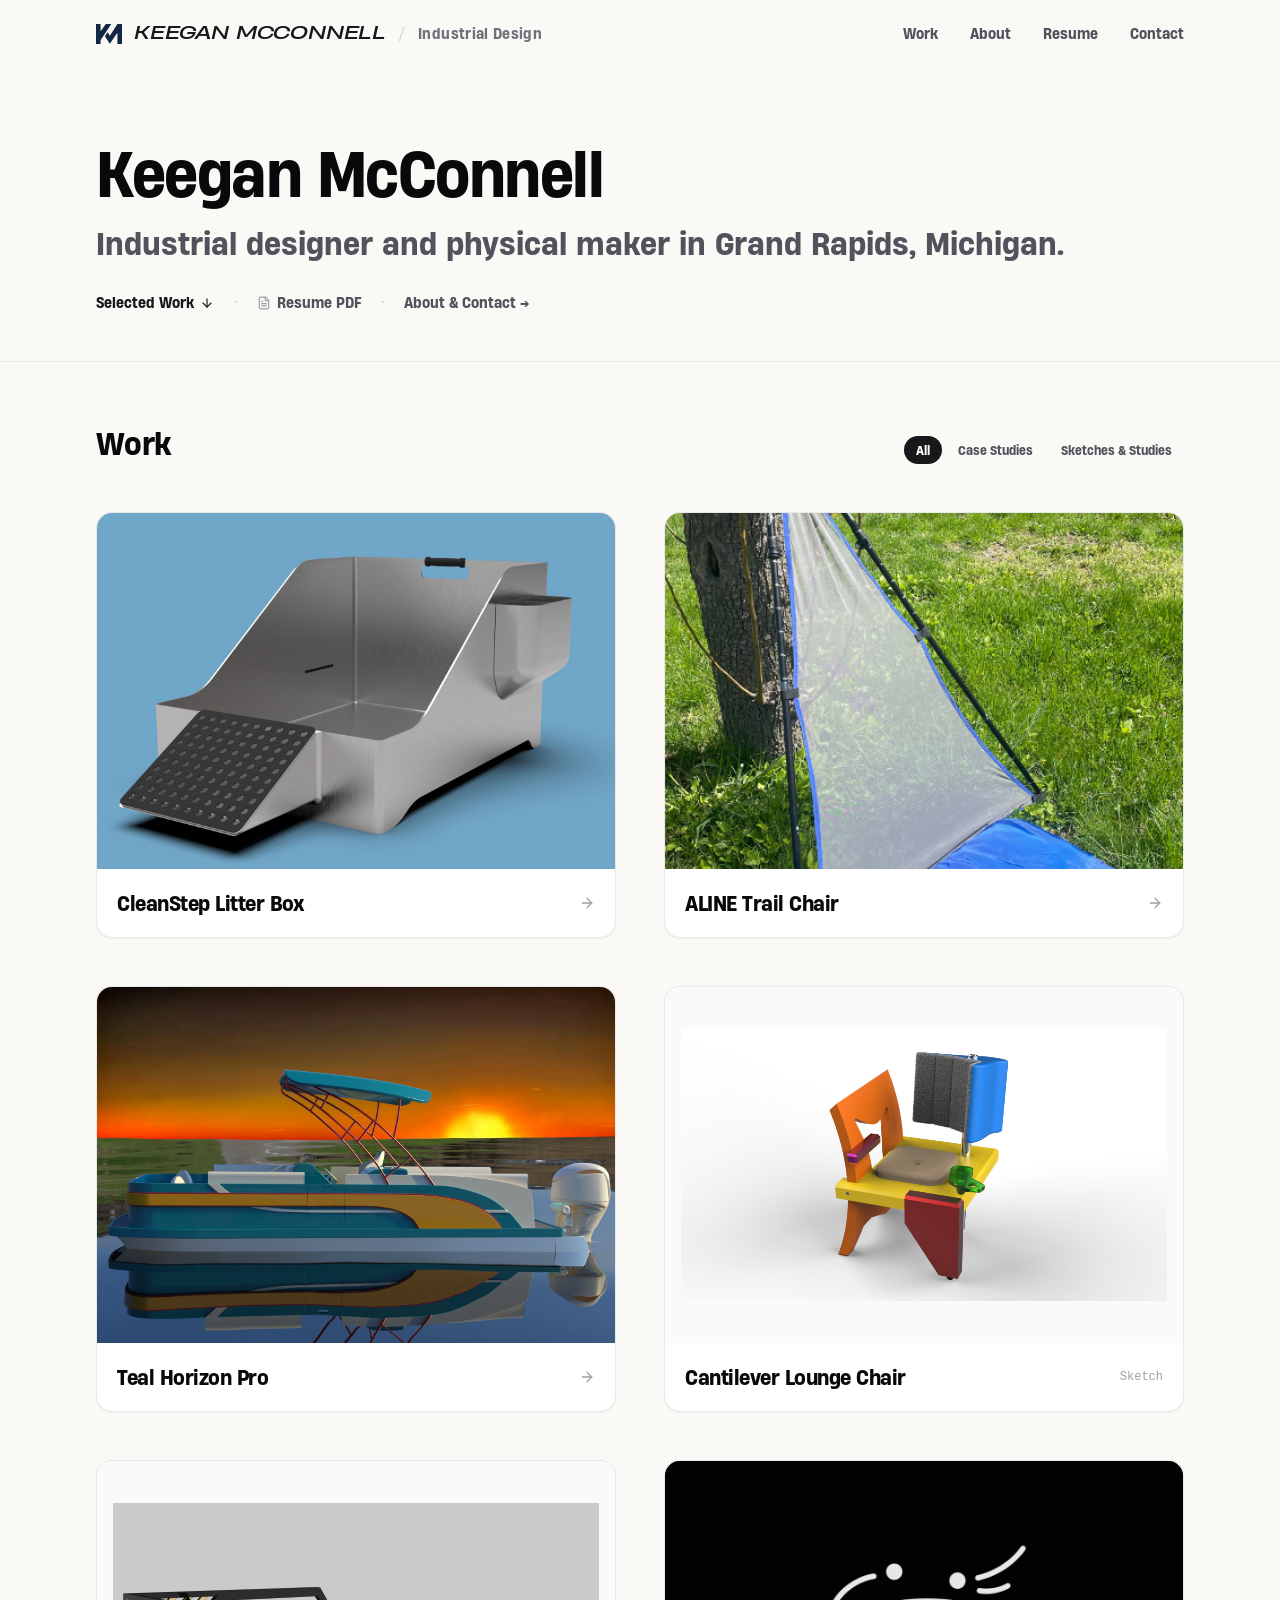
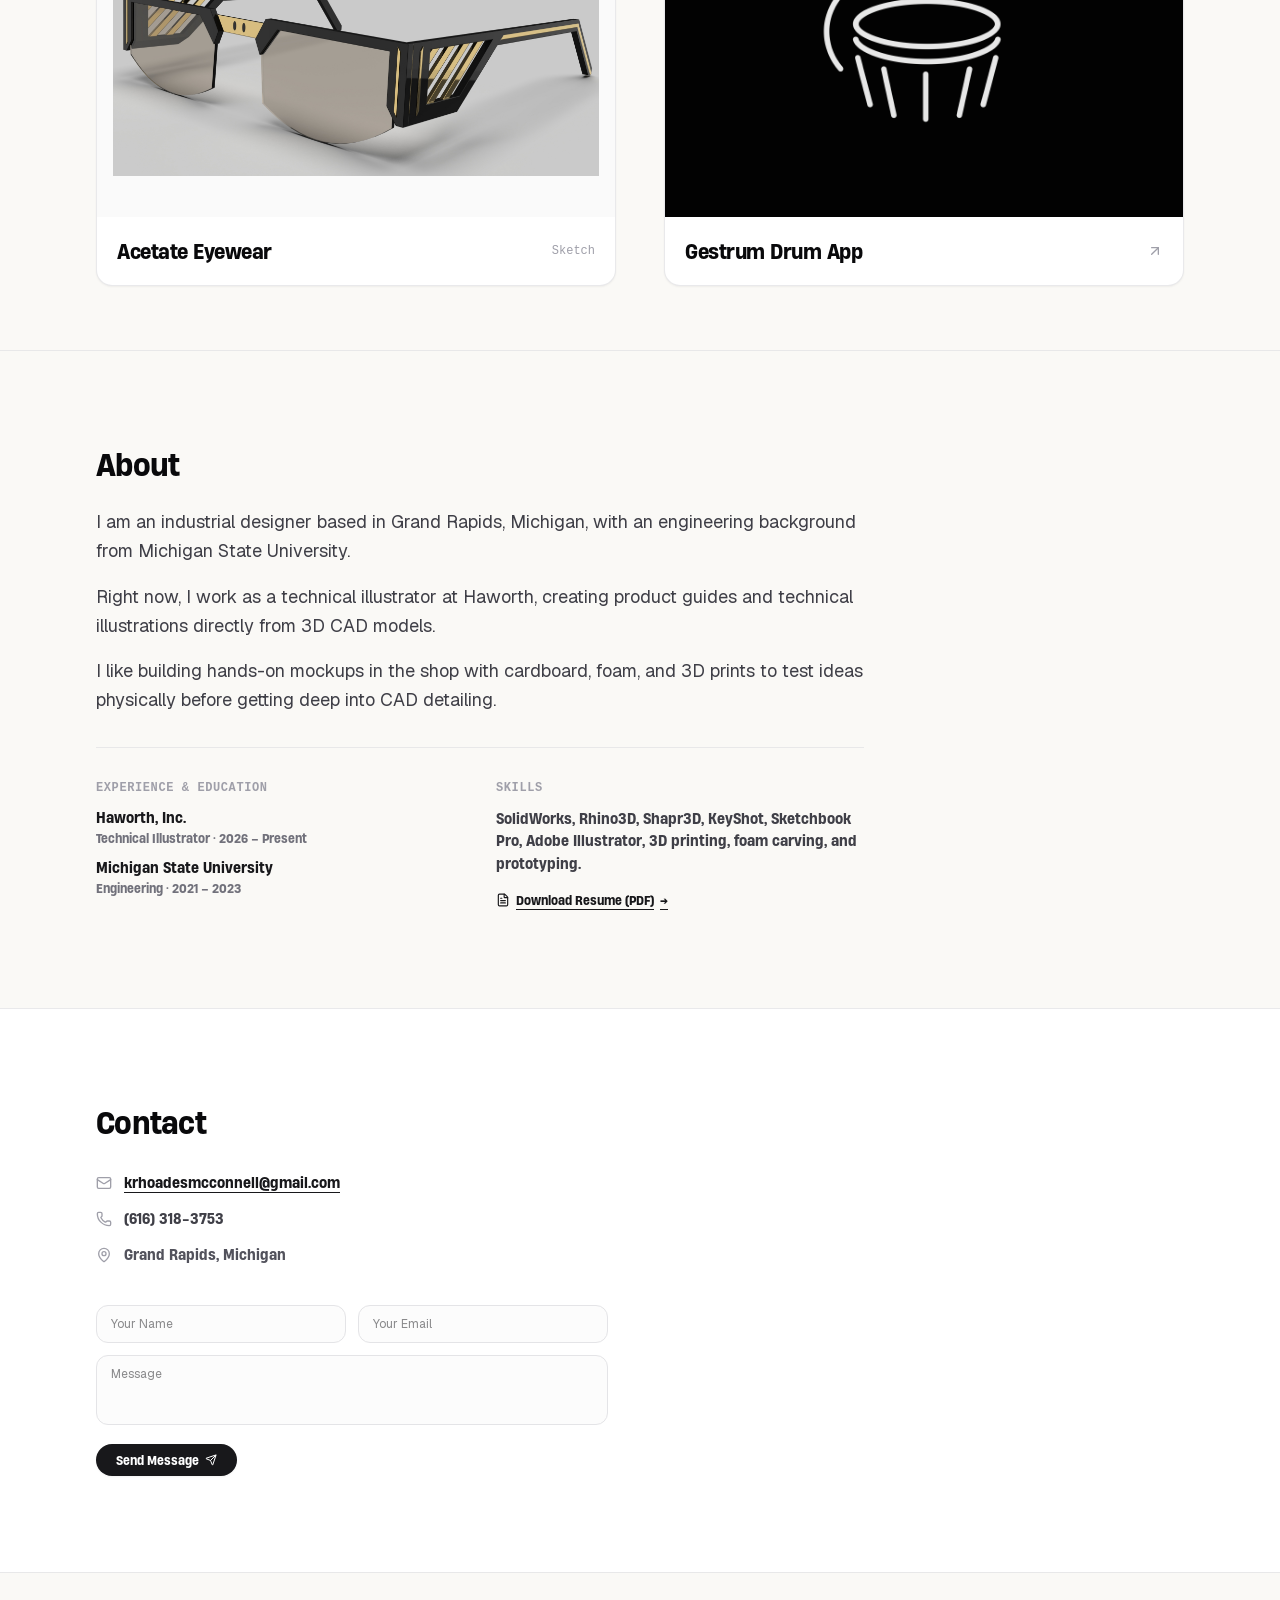
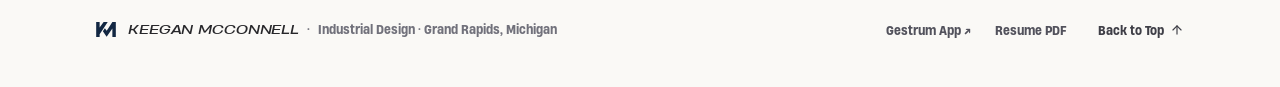
==== commit 0f4f5978: "Add full uncropped dimensional spec sheet, update sections 1 and 2 to side-by-side, remove Grand Rap" ====
--- a/index.html
+++ b/index.html
@@ -1,4 +1,4 @@
-<!DOCTYPE html><html lang="en" class="scroll-smooth"><head><meta charSet="utf-8"/><meta name="viewport" content="width=device-width, initial-scale=1"/><link rel="preload" href="/_next/static/media/07a39a8a4660cc7c-s.p.0r6juujl39pe6.woff2" as="font" crossorigin="" type="font/woff2"/><link rel="preload" href="/_next/static/media/605ce01b664af129-s.p.0wgildi0cnwt9.woff2" as="font" crossorigin="" type="font/woff2"/><link rel="stylesheet" href="/_next/static/chunks/0w2unbu1jcc14.css" data-precedence="next"/><link rel="preload" as="script" fetchPriority="low" href="/_next/static/chunks/1pcw6gskne7pf.js"/><script src="/_next/static/chunks/1wnov70f88xjy.js" async=""></script><script src="/_next/static/chunks/092r-mewpaf3q.js" async=""></script><script src="/_next/static/chunks/0c98xzjfks9hq.js" async=""></script><script src="/_next/static/chunks/turbopack-2u1d16houkiyo.js" async=""></script><script src="/_next/static/chunks/3qfy96eoyh-ek.js" async=""></script><script src="/_next/static/chunks/223-e8ytndbn9.js" async=""></script><script src="/_next/static/chunks/2577xesvvseat.js" async=""></script><meta name="theme-color" content="#faf9f6"/><title>Keegan McConnell // Industrial Designer</title><meta name="description" content="Industrial design portfolio of Keegan McConnell, based in Grand Rapids, Michigan. Simple, functional products developed through sketching, hands-on prototyping, and 3D modeling."/><meta name="author" content="Keegan McConnell"/><meta name="keywords" content="Keegan McConnell,Industrial Designer,Grand Rapids Michigan,Product Design,Furniture Design,Outdoor Gear,Marine Design,Prototyping,CAD"/><link rel="icon" href="/favicon.ico?favicon.117ezoe8m31dk.ico" sizes="48x48" type="image/x-icon"/><link rel="icon" href="/favicon.svg"/><meta name="next-size-adjust" content=""/><script src="/_next/static/chunks/0cz1d0mv5g_q7.js" noModule=""></script></head><body class="T19VSG_variable _8Li5zG_variable min-h-screen bg-[#faf9f6] text-zinc-900 antialiased selection:bg-zinc-200"><div hidden=""><!--$--><!--/$--></div><main class="min-h-screen flex flex-col bg-[#faf9f6] text-zinc-900 selection:bg-zinc-200"><header class="fixed top-0 left-0 right-0 z-40 transition-all duration-300 bg-[#faf9f6]/80 backdrop-blur-sm py-5"><div class="max-w-6xl mx-auto px-4 sm:px-8 flex items-center justify-between gap-4"><a class="flex items-center gap-2.5 sm:gap-3 text-zinc-900 group shrink-0 whitespace-nowrap" href="/"><div class="flex items-center justify-center shrink-0"><svg viewBox="0 0 364 278" width="26" height="20" fill="none" xmlns="http://www.w3.org/2000/svg" class="" aria-label="Keegan McConnell Monogram Logo"><path d="M 0 0
+<!DOCTYPE html><html lang="en" class="scroll-smooth"><head><meta charSet="utf-8"/><meta name="viewport" content="width=device-width, initial-scale=1"/><link rel="preload" href="/_next/static/media/07a39a8a4660cc7c-s.p.0r6juujl39pe6.woff2" as="font" crossorigin="" type="font/woff2"/><link rel="preload" href="/_next/static/media/605ce01b664af129-s.p.0wgildi0cnwt9.woff2" as="font" crossorigin="" type="font/woff2"/><link rel="stylesheet" href="/_next/static/chunks/2ki0uhdpm3eaq.css" data-precedence="next"/><link rel="preload" as="script" fetchPriority="low" href="/_next/static/chunks/1pcw6gskne7pf.js"/><script src="/_next/static/chunks/1wnov70f88xjy.js" async=""></script><script src="/_next/static/chunks/092r-mewpaf3q.js" async=""></script><script src="/_next/static/chunks/0c98xzjfks9hq.js" async=""></script><script src="/_next/static/chunks/turbopack-2u1d16houkiyo.js" async=""></script><script src="/_next/static/chunks/3qfy96eoyh-ek.js" async=""></script><script src="/_next/static/chunks/3so22fs9ozzgv.js" async=""></script><script src="/_next/static/chunks/1ws8c-fxmqry6.js" async=""></script><meta name="theme-color" content="#faf9f6"/><title>Keegan McConnell // Industrial Designer</title><meta name="description" content="Industrial design portfolio of Keegan McConnell, based in Grand Rapids, Michigan. Simple, functional products developed through sketching, hands-on prototyping, and 3D modeling."/><meta name="author" content="Keegan McConnell"/><meta name="keywords" content="Keegan McConnell,Industrial Designer,Grand Rapids Michigan,Product Design,Furniture Design,Outdoor Gear,Marine Design,Prototyping,CAD"/><link rel="icon" href="/favicon.ico?favicon.117ezoe8m31dk.ico" sizes="48x48" type="image/x-icon"/><link rel="icon" href="/favicon.svg"/><meta name="next-size-adjust" content=""/><script src="/_next/static/chunks/0cz1d0mv5g_q7.js" noModule=""></script></head><body class="T19VSG_variable _8Li5zG_variable min-h-screen bg-[#faf9f6] text-zinc-900 antialiased selection:bg-zinc-200"><div hidden=""><!--$--><!--/$--></div><main class="min-h-screen flex flex-col bg-[#faf9f6] text-zinc-900 selection:bg-zinc-200"><header class="fixed top-0 left-0 right-0 z-40 transition-all duration-300 bg-[#faf9f6]/80 backdrop-blur-sm py-5"><div class="max-w-6xl mx-auto px-4 sm:px-8 flex items-center justify-between gap-4"><a class="flex items-center gap-2.5 sm:gap-3 text-zinc-900 group shrink-0 whitespace-nowrap" href="/"><div class="flex items-center justify-center shrink-0"><svg viewBox="0 0 364 278" width="26" height="20" fill="none" xmlns="http://www.w3.org/2000/svg" class="" aria-label="Keegan McConnell Monogram Logo"><path d="M 0 0
            H 64
            V 102
            L 138 0
@@ -17,7 +17,7 @@
            L 194 162
            L 226 114
            L 300 0
-           Z" fill="#122742"></path></svg></div><span class="font-heading-wide font-bold tracking-tight text-sm sm:text-base md:text-lg uppercase whitespace-nowrap">Keegan McConnell</span><span class="text-zinc-300 hidden md:inline select-none">/</span><span class="font-heading text-zinc-500 text-xs sm:text-sm font-medium tracking-wide hidden md:inline whitespace-nowrap">Industrial Design</span></a><div class="flex items-center gap-6 sm:gap-8 text-sm shrink-0"><span class="hidden lg:inline-block text-zinc-400 text-xs font-mono whitespace-nowrap">Grand Rapids, MI</span><nav class="flex items-center gap-6 sm:gap-8 text-sm text-zinc-600 font-medium font-heading shrink-0 whitespace-nowrap"><a class="hover:text-zinc-950 transition-colors" href="/#work">Work</a><a class="hover:text-zinc-950 transition-colors" href="/#about">About</a><a href="/Keegan_McConnell_Resume.pdf" target="_blank" rel="noreferrer" class="hover:text-zinc-950 transition-colors">Resume</a><a class="hover:text-zinc-950 transition-colors" href="/#contact">Contact</a></nav></div></div></header><section class="pt-28 pb-8 sm:pt-36 sm:pb-12 bg-[#faf9f6]"><div class="max-w-6xl mx-auto px-6 sm:px-8"><div class="w-full"><h1 class="font-heading text-4xl sm:text-6xl font-bold text-zinc-950 tracking-tight mb-4">Keegan McConnell</h1><p class="font-heading text-lg sm:text-2xl lg:text-3xl text-zinc-600 font-normal leading-relaxed mb-6">Industrial designer and physical maker in Grand Rapids, Michigan.</p><div class="flex flex-wrap items-center gap-5 text-xs sm:text-sm font-heading font-medium"><a href="#work" class="inline-flex items-center gap-1.5 text-zinc-900 hover:text-zinc-600 transition-colors font-semibold"><span>Selected Work</span><svg xmlns="http://www.w3.org/2000/svg" width="24" height="24" viewBox="0 0 24 24" fill="none" stroke="currentColor" stroke-width="2" stroke-linecap="round" stroke-linejoin="round" class="lucide lucide-arrow-down w-3.5 h-3.5" aria-hidden="true"><path d="M12 5v14"></path><path d="m19 12-7 7-7-7"></path></svg></a><span class="text-zinc-300">•</span><a href="/Keegan_McConnell_Resume.pdf" target="_blank" rel="noreferrer" class="inline-flex items-center gap-1.5 text-zinc-600 hover:text-zinc-950 transition-colors"><svg xmlns="http://www.w3.org/2000/svg" width="24" height="24" viewBox="0 0 24 24" fill="none" stroke="currentColor" stroke-width="2" stroke-linecap="round" stroke-linejoin="round" class="lucide lucide-file-text w-3.5 h-3.5 text-zinc-400" aria-hidden="true"><path d="M6 22a2 2 0 0 1-2-2V4a2 2 0 0 1 2-2h8a2.4 2.4 0 0 1 1.704.706l3.588 3.588A2.4 2.4 0 0 1 20 8v12a2 2 0 0 1-2 2z"></path><path d="M14 2v5a1 1 0 0 0 1 1h5"></path><path d="M10 9H8"></path><path d="M16 13H8"></path><path d="M16 17H8"></path></svg><span>Resume PDF</span></a><span class="text-zinc-300">•</span><a href="#about" class="text-zinc-600 hover:text-zinc-950 transition-colors">About &amp; Contact →</a></div></div></div></section><section id="work" class="py-8 sm:py-16 border-t border-zinc-200/80 bg-[#faf9f6]"><div class="max-w-6xl mx-auto px-6 sm:px-8"><div class="flex flex-col sm:flex-row sm:items-baseline justify-between gap-4 mb-10 sm:mb-12"><h2 class="font-heading font-bold text-2xl sm:text-3xl text-zinc-950 tracking-tight">Work</h2><div class="flex items-center gap-1 font-heading text-xs"><button class="px-3 py-1.5 rounded-full transition-colors bg-zinc-900 text-white font-medium">All</button><button class="px-3 py-1.5 rounded-full transition-colors text-zinc-600 hover:text-zinc-950">Case Studies</button><button class="px-3 py-1.5 rounded-full transition-colors text-zinc-600 hover:text-zinc-950">Sketches &amp; Studies</button></div></div><div class="grid grid-cols-1 md:grid-cols-2 gap-8 sm:gap-12"><a class="group flex flex-col rounded-2xl bg-white border border-zinc-200/80 hover:border-zinc-400/80 shadow-xs hover:shadow-lg transition-all duration-300 overflow-hidden" href="/projects/cleanstep/"><div class="relative w-full aspect-[16/11] bg-zinc-100 overflow-hidden"><img alt="CleanStep Litter Box" loading="lazy" decoding="async" data-nimg="fill" class="object-cover group-hover:scale-105 transition-transform duration-500 ease-out" style="position:absolute;height:100%;width:100%;left:0;top:0;right:0;bottom:0;color:transparent" src="/projects/cleanstep/curated/cleanstep-hero-studio.jpg"/></div><div class="p-5 flex items-center justify-between"><h3 class="font-heading font-bold text-lg sm:text-xl text-zinc-950 tracking-tight group-hover:text-zinc-600 transition-colors">CleanStep Litter Box</h3><svg xmlns="http://www.w3.org/2000/svg" width="24" height="24" viewBox="0 0 24 24" fill="none" stroke="currentColor" stroke-width="2" stroke-linecap="round" stroke-linejoin="round" class="lucide lucide-arrow-right w-4 h-4 text-zinc-400 group-hover:text-zinc-950 group-hover:translate-x-1 transition-all" aria-hidden="true"><path d="M5 12h14"></path><path d="m12 5 7 7-7 7"></path></svg></div></a><a class="group flex flex-col rounded-2xl bg-white border border-zinc-200/80 hover:border-zinc-400/80 shadow-xs hover:shadow-lg transition-all duration-300 overflow-hidden" href="/projects/aline/"><div class="relative w-full aspect-[16/11] bg-zinc-100 overflow-hidden"><img alt="ALINE Trail Chair" loading="lazy" decoding="async" data-nimg="fill" class="object-cover group-hover:scale-105 transition-transform duration-500 ease-out" style="position:absolute;height:100%;width:100%;left:0;top:0;right:0;bottom:0;color:transparent" src="/projects/aline/final-build.png"/></div><div class="p-5 flex items-center justify-between"><h3 class="font-heading font-bold text-lg sm:text-xl text-zinc-950 tracking-tight group-hover:text-zinc-600 transition-colors">ALINE Trail Chair</h3><svg xmlns="http://www.w3.org/2000/svg" width="24" height="24" viewBox="0 0 24 24" fill="none" stroke="currentColor" stroke-width="2" stroke-linecap="round" stroke-linejoin="round" class="lucide lucide-arrow-right w-4 h-4 text-zinc-400 group-hover:text-zinc-950 group-hover:translate-x-1 transition-all" aria-hidden="true"><path d="M5 12h14"></path><path d="m12 5 7 7-7 7"></path></svg></div></a><a class="group flex flex-col rounded-2xl bg-white border border-zinc-200/80 hover:border-zinc-400/80 shadow-xs hover:shadow-lg transition-all duration-300 overflow-hidden" href="/projects/pontoon/"><div class="relative w-full aspect-[16/11] bg-zinc-100 overflow-hidden"><img alt="Teal Horizon Pro" loading="lazy" decoding="async" data-nimg="fill" class="object-cover group-hover:scale-105 transition-transform duration-500 ease-out" style="position:absolute;height:100%;width:100%;left:0;top:0;right:0;bottom:0;color:transparent" src="/projects/pontoon/hero.jpg"/></div><div class="p-5 flex items-center justify-between"><h3 class="font-heading font-bold text-lg sm:text-xl text-zinc-950 tracking-tight group-hover:text-zinc-600 transition-colors">Teal Horizon Pro</h3><svg xmlns="http://www.w3.org/2000/svg" width="24" height="24" viewBox="0 0 24 24" fill="none" stroke="currentColor" stroke-width="2" stroke-linecap="round" stroke-linejoin="round" class="lucide lucide-arrow-right w-4 h-4 text-zinc-400 group-hover:text-zinc-950 group-hover:translate-x-1 transition-all" aria-hidden="true"><path d="M5 12h14"></path><path d="m12 5 7 7-7 7"></path></svg></div></a><div class="group flex flex-col rounded-2xl bg-white border border-zinc-200/80 hover:border-zinc-400/80 shadow-xs hover:shadow-lg transition-all duration-300 overflow-hidden"><div class="relative w-full aspect-[16/11] bg-zinc-50 overflow-hidden p-4"><img alt="Cantilever Lounge Chair" loading="lazy" decoding="async" data-nimg="fill" class="object-contain p-4 group-hover:scale-105 transition-transform duration-500 ease-out" style="position:absolute;height:100%;width:100%;left:0;top:0;right:0;bottom:0;color:transparent" src="/projects/rapid-studies/Resume_Designs/Chair_PerspectiveView.jpg"/></div><div class="p-5 flex items-center justify-between"><h3 class="font-heading font-bold text-lg sm:text-xl text-zinc-950 tracking-tight">Cantilever Lounge Chair</h3><span class="text-xs font-mono text-zinc-400">Sketch</span></div></div><div class="group flex flex-col rounded-2xl bg-white border border-zinc-200/80 hover:border-zinc-400/80 shadow-xs hover:shadow-lg transition-all duration-300 overflow-hidden"><div class="relative w-full aspect-[16/11] bg-zinc-50 overflow-hidden p-4"><img alt="Acetate Eyewear" loading="lazy" decoding="async" data-nimg="fill" class="object-contain p-4 group-hover:scale-105 transition-transform duration-500 ease-out" style="position:absolute;height:100%;width:100%;left:0;top:0;right:0;bottom:0;color:transparent" src="/projects/rapid-studies/Resume_Designs/Frames1.jpg"/></div><div class="p-5 flex items-center justify-between"><h3 class="font-heading font-bold text-lg sm:text-xl text-zinc-950 tracking-tight">Acetate Eyewear</h3><span class="text-xs font-mono text-zinc-400">Sketch</span></div></div><a href="https://keeganrmc.github.io/gestrum/" target="_blank" rel="noreferrer" class="group flex flex-col rounded-2xl bg-white border border-zinc-200/80 hover:border-zinc-400/80 shadow-xs hover:shadow-lg transition-all duration-300 overflow-hidden"><div class="relative w-full aspect-[16/11] bg-zinc-900 overflow-hidden p-4"><img alt="Gestrum Drum App" loading="lazy" decoding="async" data-nimg="fill" class="object-cover group-hover:scale-105 transition-transform duration-500 ease-out opacity-90" style="position:absolute;height:100%;width:100%;left:0;top:0;right:0;bottom:0;color:transparent" src="/projects/rapid-studies/Resume_Designs/gestrum-drum.jpg"/></div><div class="p-5 flex items-center justify-between"><h3 class="font-heading font-bold text-lg sm:text-xl text-zinc-950 tracking-tight group-hover:text-zinc-600 transition-colors">Gestrum Drum App</h3><svg xmlns="http://www.w3.org/2000/svg" width="24" height="24" viewBox="0 0 24 24" fill="none" stroke="currentColor" stroke-width="2" stroke-linecap="round" stroke-linejoin="round" class="lucide lucide-arrow-up-right w-4 h-4 text-zinc-400 group-hover:text-zinc-950 transition-colors" aria-hidden="true"><path d="M7 7h10v10"></path><path d="M7 17 17 7"></path></svg></div></a></div></div></section><section id="about" class="py-16 sm:py-24 border-t border-zinc-200/80 bg-[#faf9f6]"><div class="max-w-6xl mx-auto px-6 sm:px-8"><div class="max-w-3xl"><h2 class="font-heading font-bold text-2xl sm:text-3xl text-zinc-950 tracking-tight mb-6">About</h2><div class="space-y-4 text-base sm:text-lg text-zinc-700 leading-relaxed font-normal mb-8"><p>I am an industrial designer based in Grand Rapids, Michigan, with an engineering background from Michigan State University.</p><p>Right now, I work as a technical illustrator at Haworth, creating product guides and technical illustrations directly from 3D CAD models.</p><p>I like building hands-on mockups in the shop with cardboard, foam, and 3D prints to test ideas physically before getting deep into CAD detailing.</p></div><div class="grid grid-cols-1 sm:grid-cols-2 gap-8 pt-8 border-t border-zinc-200/80 text-sm"><div><h3 class="font-mono text-xs font-semibold uppercase tracking-wider text-zinc-400 mb-3">Experience &amp; Education</h3><ul class="space-y-2.5 text-zinc-700 font-heading"><li><span class="font-bold text-zinc-900 block">Haworth, Inc.</span><span class="text-xs text-zinc-500">Technical Illustrator • 2026 – Present</span></li><li><span class="font-bold text-zinc-900 block">Michigan State University</span><span class="text-xs text-zinc-500">Engineering • 2021 – 2023</span></li></ul></div><div><h3 class="font-mono text-xs font-semibold uppercase tracking-wider text-zinc-400 mb-3">Skills</h3><p class="text-zinc-700 font-heading text-xs sm:text-sm leading-relaxed mb-4">SolidWorks, Rhino3D, Shapr3D, KeyShot, Sketchbook Pro, Adobe Illustrator, 3D printing, foam carving, and prototyping.</p><a href="/Keegan_McConnell_Resume.pdf" target="_blank" rel="noreferrer" class="inline-flex items-center gap-1.5 text-xs font-heading font-medium text-zinc-900 hover:text-zinc-600 underline underline-offset-4 transition-colors"><svg xmlns="http://www.w3.org/2000/svg" width="24" height="24" viewBox="0 0 24 24" fill="none" stroke="currentColor" stroke-width="2" stroke-linecap="round" stroke-linejoin="round" class="lucide lucide-file-text w-3.5 h-3.5" aria-hidden="true"><path d="M6 22a2 2 0 0 1-2-2V4a2 2 0 0 1 2-2h8a2.4 2.4 0 0 1 1.704.706l3.588 3.588A2.4 2.4 0 0 1 20 8v12a2 2 0 0 1-2 2z"></path><path d="M14 2v5a1 1 0 0 0 1 1h5"></path><path d="M10 9H8"></path><path d="M16 13H8"></path><path d="M16 17H8"></path></svg><span>Download Resume (PDF)</span>→</a></div></div></div></div></section><section id="contact" class="py-16 sm:py-24 border-t border-zinc-200/80 bg-white"><div class="max-w-6xl mx-auto px-6 sm:px-8"><div class="max-w-2xl"><h2 class="font-heading font-bold text-2xl sm:text-3xl text-zinc-950 tracking-tight mb-8">Contact</h2><div class="space-y-4 text-sm font-heading mb-10"><div class="flex items-center gap-3"><svg xmlns="http://www.w3.org/2000/svg" width="24" height="24" viewBox="0 0 24 24" fill="none" stroke="currentColor" stroke-width="2" stroke-linecap="round" stroke-linejoin="round" class="lucide lucide-mail w-4 h-4 text-zinc-400 shrink-0" aria-hidden="true"><path d="m22 7-8.991 5.727a2 2 0 0 1-2.009 0L2 7"></path><rect x="2" y="4" width="20" height="16" rx="2"></rect></svg><a href="mailto:krhoadesmcconnell@gmail.com" class="text-zinc-900 hover:text-zinc-600 underline underline-offset-4 transition-colors font-medium">krhoadesmcconnell@gmail.com</a></div><div class="flex items-center gap-3"><svg xmlns="http://www.w3.org/2000/svg" width="24" height="24" viewBox="0 0 24 24" fill="none" stroke="currentColor" stroke-width="2" stroke-linecap="round" stroke-linejoin="round" class="lucide lucide-phone w-4 h-4 text-zinc-400 shrink-0" aria-hidden="true"><path d="M13.832 16.568a1 1 0 0 0 1.213-.303l.355-.465A2 2 0 0 1 17 15h3a2 2 0 0 1 2 2v3a2 2 0 0 1-2 2A18 18 0 0 1 2 4a2 2 0 0 1 2-2h3a2 2 0 0 1 2 2v3a2 2 0 0 1-.8 1.6l-.468.351a1 1 0 0 0-.292 1.233 14 14 0 0 0 6.392 6.384"></path></svg><a href="tel:6163183753" class="text-zinc-700 hover:text-zinc-950 transition-colors">(616) 318-3753</a></div><div class="flex items-center gap-3 text-zinc-600"><svg xmlns="http://www.w3.org/2000/svg" width="24" height="24" viewBox="0 0 24 24" fill="none" stroke="currentColor" stroke-width="2" stroke-linecap="round" stroke-linejoin="round" class="lucide lucide-map-pin w-4 h-4 text-zinc-400 shrink-0" aria-hidden="true"><path d="M20 10c0 4.993-5.539 10.193-7.399 11.799a1 1 0 0 1-1.202 0C9.539 20.193 4 14.993 4 10a8 8 0 0 1 16 0"></path><circle cx="12" cy="10" r="3"></circle></svg><span>Grand Rapids, Michigan</span></div></div><form class="space-y-3 max-w-lg"><div class="grid grid-cols-1 sm:grid-cols-2 gap-3"><input type="text" required="" placeholder="Your Name" class="w-full px-3.5 py-2.5 rounded-xl border border-zinc-200 text-xs text-zinc-900 focus:outline-none focus:border-zinc-900 bg-zinc-50/50" value=""/><input type="email" required="" placeholder="Your Email" class="w-full px-3.5 py-2.5 rounded-xl border border-zinc-200 text-xs text-zinc-900 focus:outline-none focus:border-zinc-900 bg-zinc-50/50" value=""/></div><textarea required="" rows="3" placeholder="Message" class="w-full px-3.5 py-2.5 rounded-xl border border-zinc-200 text-xs text-zinc-900 focus:outline-none focus:border-zinc-900 bg-zinc-50/50 resize-none"></textarea><button type="submit" class="px-5 py-2 rounded-full bg-zinc-900 text-white hover:bg-zinc-800 transition-colors text-xs font-heading font-medium flex items-center gap-1.5 shadow-xs"><span>Send Message</span><svg xmlns="http://www.w3.org/2000/svg" width="24" height="24" viewBox="0 0 24 24" fill="none" stroke="currentColor" stroke-width="2" stroke-linecap="round" stroke-linejoin="round" class="lucide lucide-send w-3 h-3" aria-hidden="true"><path d="M14.536 21.686a.5.5 0 0 0 .937-.024l6.5-19a.496.496 0 0 0-.635-.635l-19 6.5a.5.5 0 0 0-.024.937l7.93 3.18a2 2 0 0 1 1.112 1.11z"></path><path d="m21.854 2.147-10.94 10.939"></path></svg></button></form></div></div></section><footer class="border-t border-zinc-200/80 bg-[#faf9f6] py-12 text-xs text-zinc-500 font-heading"><div class="max-w-6xl mx-auto px-6 sm:px-8 flex flex-col sm:flex-row items-center justify-between gap-4"><div class="flex items-center gap-3"><svg viewBox="0 0 364 278" width="20" height="15" fill="none" xmlns="http://www.w3.org/2000/svg" class="" aria-label="Keegan McConnell Monogram Logo"><path d="M 0 0
+           Z" fill="#122742"></path></svg></div><span class="font-heading-wide font-bold tracking-tight text-sm sm:text-base md:text-lg uppercase whitespace-nowrap">Keegan McConnell</span><span class="text-zinc-300 hidden md:inline select-none">/</span><span class="font-heading text-zinc-500 text-xs sm:text-sm font-medium tracking-wide hidden md:inline whitespace-nowrap">Industrial Design</span></a><nav class="flex items-center gap-6 sm:gap-8 text-sm text-zinc-600 font-medium font-heading shrink-0 whitespace-nowrap"><a class="hover:text-zinc-950 transition-colors" href="/#work">Work</a><a class="hover:text-zinc-950 transition-colors" href="/#about">About</a><a href="/Keegan_McConnell_Resume.pdf" target="_blank" rel="noreferrer" class="hover:text-zinc-950 transition-colors">Resume</a><a class="hover:text-zinc-950 transition-colors" href="/#contact">Contact</a></nav></div></header><section class="pt-28 pb-8 sm:pt-36 sm:pb-12 bg-[#faf9f6]"><div class="max-w-6xl mx-auto px-6 sm:px-8"><div class="w-full"><h1 class="font-heading text-4xl sm:text-6xl font-bold text-zinc-950 tracking-tight mb-4">Keegan McConnell</h1><p class="font-heading text-lg sm:text-2xl lg:text-3xl text-zinc-600 font-normal leading-relaxed mb-6">Industrial designer and physical maker in Grand Rapids, Michigan.</p><div class="flex flex-wrap items-center gap-5 text-xs sm:text-sm font-heading font-medium"><a href="#work" class="inline-flex items-center gap-1.5 text-zinc-900 hover:text-zinc-600 transition-colors font-semibold"><span>Selected Work</span><svg xmlns="http://www.w3.org/2000/svg" width="24" height="24" viewBox="0 0 24 24" fill="none" stroke="currentColor" stroke-width="2" stroke-linecap="round" stroke-linejoin="round" class="lucide lucide-arrow-down w-3.5 h-3.5" aria-hidden="true"><path d="M12 5v14"></path><path d="m19 12-7 7-7-7"></path></svg></a><span class="text-zinc-300">•</span><a href="/Keegan_McConnell_Resume.pdf" target="_blank" rel="noreferrer" class="inline-flex items-center gap-1.5 text-zinc-600 hover:text-zinc-950 transition-colors"><svg xmlns="http://www.w3.org/2000/svg" width="24" height="24" viewBox="0 0 24 24" fill="none" stroke="currentColor" stroke-width="2" stroke-linecap="round" stroke-linejoin="round" class="lucide lucide-file-text w-3.5 h-3.5 text-zinc-400" aria-hidden="true"><path d="M6 22a2 2 0 0 1-2-2V4a2 2 0 0 1 2-2h8a2.4 2.4 0 0 1 1.704.706l3.588 3.588A2.4 2.4 0 0 1 20 8v12a2 2 0 0 1-2 2z"></path><path d="M14 2v5a1 1 0 0 0 1 1h5"></path><path d="M10 9H8"></path><path d="M16 13H8"></path><path d="M16 17H8"></path></svg><span>Resume PDF</span></a><span class="text-zinc-300">•</span><a href="#about" class="text-zinc-600 hover:text-zinc-950 transition-colors">About &amp; Contact →</a></div></div></div></section><section id="work" class="py-8 sm:py-16 border-t border-zinc-200/80 bg-[#faf9f6]"><div class="max-w-6xl mx-auto px-6 sm:px-8"><div class="flex flex-col sm:flex-row sm:items-baseline justify-between gap-4 mb-10 sm:mb-12"><h2 class="font-heading font-bold text-2xl sm:text-3xl text-zinc-950 tracking-tight">Work</h2><div class="flex items-center gap-1 font-heading text-xs"><button class="px-3 py-1.5 rounded-full transition-colors bg-zinc-900 text-white font-medium">All</button><button class="px-3 py-1.5 rounded-full transition-colors text-zinc-600 hover:text-zinc-950">Case Studies</button><button class="px-3 py-1.5 rounded-full transition-colors text-zinc-600 hover:text-zinc-950">Sketches &amp; Studies</button></div></div><div class="grid grid-cols-1 md:grid-cols-2 gap-8 sm:gap-12"><a class="group flex flex-col rounded-2xl bg-white border border-zinc-200/80 hover:border-zinc-400/80 shadow-xs hover:shadow-lg transition-all duration-300 overflow-hidden" href="/projects/cleanstep/"><div class="relative w-full aspect-[16/11] bg-zinc-100 overflow-hidden"><img alt="CleanStep Litter Box" loading="lazy" decoding="async" data-nimg="fill" class="object-cover group-hover:scale-105 transition-transform duration-500 ease-out" style="position:absolute;height:100%;width:100%;left:0;top:0;right:0;bottom:0;color:transparent" src="/projects/cleanstep/curated/cleanstep-hero-studio.jpg"/></div><div class="p-5 flex items-center justify-between"><h3 class="font-heading font-bold text-lg sm:text-xl text-zinc-950 tracking-tight group-hover:text-zinc-600 transition-colors">CleanStep Litter Box</h3><svg xmlns="http://www.w3.org/2000/svg" width="24" height="24" viewBox="0 0 24 24" fill="none" stroke="currentColor" stroke-width="2" stroke-linecap="round" stroke-linejoin="round" class="lucide lucide-arrow-right w-4 h-4 text-zinc-400 group-hover:text-zinc-950 group-hover:translate-x-1 transition-all" aria-hidden="true"><path d="M5 12h14"></path><path d="m12 5 7 7-7 7"></path></svg></div></a><a class="group flex flex-col rounded-2xl bg-white border border-zinc-200/80 hover:border-zinc-400/80 shadow-xs hover:shadow-lg transition-all duration-300 overflow-hidden" href="/projects/aline/"><div class="relative w-full aspect-[16/11] bg-zinc-100 overflow-hidden"><img alt="ALINE Trail Chair" loading="lazy" decoding="async" data-nimg="fill" class="object-cover group-hover:scale-105 transition-transform duration-500 ease-out" style="position:absolute;height:100%;width:100%;left:0;top:0;right:0;bottom:0;color:transparent" src="/projects/aline/final-build.png"/></div><div class="p-5 flex items-center justify-between"><h3 class="font-heading font-bold text-lg sm:text-xl text-zinc-950 tracking-tight group-hover:text-zinc-600 transition-colors">ALINE Trail Chair</h3><svg xmlns="http://www.w3.org/2000/svg" width="24" height="24" viewBox="0 0 24 24" fill="none" stroke="currentColor" stroke-width="2" stroke-linecap="round" stroke-linejoin="round" class="lucide lucide-arrow-right w-4 h-4 text-zinc-400 group-hover:text-zinc-950 group-hover:translate-x-1 transition-all" aria-hidden="true"><path d="M5 12h14"></path><path d="m12 5 7 7-7 7"></path></svg></div></a><a class="group flex flex-col rounded-2xl bg-white border border-zinc-200/80 hover:border-zinc-400/80 shadow-xs hover:shadow-lg transition-all duration-300 overflow-hidden" href="/projects/pontoon/"><div class="relative w-full aspect-[16/11] bg-zinc-100 overflow-hidden"><img alt="Teal Horizon Pro" loading="lazy" decoding="async" data-nimg="fill" class="object-cover group-hover:scale-105 transition-transform duration-500 ease-out" style="position:absolute;height:100%;width:100%;left:0;top:0;right:0;bottom:0;color:transparent" src="/projects/pontoon/hero.jpg"/></div><div class="p-5 flex items-center justify-between"><h3 class="font-heading font-bold text-lg sm:text-xl text-zinc-950 tracking-tight group-hover:text-zinc-600 transition-colors">Teal Horizon Pro</h3><svg xmlns="http://www.w3.org/2000/svg" width="24" height="24" viewBox="0 0 24 24" fill="none" stroke="currentColor" stroke-width="2" stroke-linecap="round" stroke-linejoin="round" class="lucide lucide-arrow-right w-4 h-4 text-zinc-400 group-hover:text-zinc-950 group-hover:translate-x-1 transition-all" aria-hidden="true"><path d="M5 12h14"></path><path d="m12 5 7 7-7 7"></path></svg></div></a><div class="group flex flex-col rounded-2xl bg-white border border-zinc-200/80 hover:border-zinc-400/80 shadow-xs hover:shadow-lg transition-all duration-300 overflow-hidden"><div class="relative w-full aspect-[16/11] bg-zinc-50 overflow-hidden p-4"><img alt="Cantilever Lounge Chair" loading="lazy" decoding="async" data-nimg="fill" class="object-contain p-4 group-hover:scale-105 transition-transform duration-500 ease-out" style="position:absolute;height:100%;width:100%;left:0;top:0;right:0;bottom:0;color:transparent" src="/projects/rapid-studies/Resume_Designs/Chair_PerspectiveView.jpg"/></div><div class="p-5 flex items-center justify-between"><h3 class="font-heading font-bold text-lg sm:text-xl text-zinc-950 tracking-tight">Cantilever Lounge Chair</h3><span class="text-xs font-mono text-zinc-400">Sketch</span></div></div><div class="group flex flex-col rounded-2xl bg-white border border-zinc-200/80 hover:border-zinc-400/80 shadow-xs hover:shadow-lg transition-all duration-300 overflow-hidden"><div class="relative w-full aspect-[16/11] bg-zinc-50 overflow-hidden p-4"><img alt="Acetate Eyewear" loading="lazy" decoding="async" data-nimg="fill" class="object-contain p-4 group-hover:scale-105 transition-transform duration-500 ease-out" style="position:absolute;height:100%;width:100%;left:0;top:0;right:0;bottom:0;color:transparent" src="/projects/rapid-studies/Resume_Designs/Frames1.jpg"/></div><div class="p-5 flex items-center justify-between"><h3 class="font-heading font-bold text-lg sm:text-xl text-zinc-950 tracking-tight">Acetate Eyewear</h3><span class="text-xs font-mono text-zinc-400">Sketch</span></div></div><a href="https://keeganrmc.github.io/gestrum/" target="_blank" rel="noreferrer" class="group flex flex-col rounded-2xl bg-white border border-zinc-200/80 hover:border-zinc-400/80 shadow-xs hover:shadow-lg transition-all duration-300 overflow-hidden"><div class="relative w-full aspect-[16/11] bg-zinc-900 overflow-hidden p-4"><img alt="Gestrum Drum App" loading="lazy" decoding="async" data-nimg="fill" class="object-cover group-hover:scale-105 transition-transform duration-500 ease-out opacity-90" style="position:absolute;height:100%;width:100%;left:0;top:0;right:0;bottom:0;color:transparent" src="/projects/rapid-studies/Resume_Designs/gestrum-drum.jpg"/></div><div class="p-5 flex items-center justify-between"><h3 class="font-heading font-bold text-lg sm:text-xl text-zinc-950 tracking-tight group-hover:text-zinc-600 transition-colors">Gestrum Drum App</h3><svg xmlns="http://www.w3.org/2000/svg" width="24" height="24" viewBox="0 0 24 24" fill="none" stroke="currentColor" stroke-width="2" stroke-linecap="round" stroke-linejoin="round" class="lucide lucide-arrow-up-right w-4 h-4 text-zinc-400 group-hover:text-zinc-950 transition-colors" aria-hidden="true"><path d="M7 7h10v10"></path><path d="M7 17 17 7"></path></svg></div></a></div></div></section><section id="about" class="py-16 sm:py-24 border-t border-zinc-200/80 bg-[#faf9f6]"><div class="max-w-6xl mx-auto px-6 sm:px-8"><div class="max-w-3xl"><h2 class="font-heading font-bold text-2xl sm:text-3xl text-zinc-950 tracking-tight mb-6">About</h2><div class="space-y-4 text-base sm:text-lg text-zinc-700 leading-relaxed font-normal mb-8"><p>I am an industrial designer based in Grand Rapids, Michigan, with an engineering background from Michigan State University.</p><p>Right now, I work as a technical illustrator at Haworth, creating product guides and technical illustrations directly from 3D CAD models.</p><p>I like building hands-on mockups in the shop with cardboard, foam, and 3D prints to test ideas physically before getting deep into CAD detailing.</p></div><div class="grid grid-cols-1 sm:grid-cols-2 gap-8 pt-8 border-t border-zinc-200/80 text-sm"><div><h3 class="font-mono text-xs font-semibold uppercase tracking-wider text-zinc-400 mb-3">Experience &amp; Education</h3><ul class="space-y-2.5 text-zinc-700 font-heading"><li><span class="font-bold text-zinc-900 block">Haworth, Inc.</span><span class="text-xs text-zinc-500">Technical Illustrator • 2026 – Present</span></li><li><span class="font-bold text-zinc-900 block">Michigan State University</span><span class="text-xs text-zinc-500">Engineering • 2021 – 2023</span></li></ul></div><div><h3 class="font-mono text-xs font-semibold uppercase tracking-wider text-zinc-400 mb-3">Skills</h3><p class="text-zinc-700 font-heading text-xs sm:text-sm leading-relaxed mb-4">SolidWorks, Rhino3D, Shapr3D, KeyShot, Sketchbook Pro, Adobe Illustrator, 3D printing, foam carving, and prototyping.</p><a href="/Keegan_McConnell_Resume.pdf" target="_blank" rel="noreferrer" class="inline-flex items-center gap-1.5 text-xs font-heading font-medium text-zinc-900 hover:text-zinc-600 underline underline-offset-4 transition-colors"><svg xmlns="http://www.w3.org/2000/svg" width="24" height="24" viewBox="0 0 24 24" fill="none" stroke="currentColor" stroke-width="2" stroke-linecap="round" stroke-linejoin="round" class="lucide lucide-file-text w-3.5 h-3.5" aria-hidden="true"><path d="M6 22a2 2 0 0 1-2-2V4a2 2 0 0 1 2-2h8a2.4 2.4 0 0 1 1.704.706l3.588 3.588A2.4 2.4 0 0 1 20 8v12a2 2 0 0 1-2 2z"></path><path d="M14 2v5a1 1 0 0 0 1 1h5"></path><path d="M10 9H8"></path><path d="M16 13H8"></path><path d="M16 17H8"></path></svg><span>Download Resume (PDF)</span>→</a></div></div></div></div></section><section id="contact" class="py-16 sm:py-24 border-t border-zinc-200/80 bg-white"><div class="max-w-6xl mx-auto px-6 sm:px-8"><div class="max-w-2xl"><h2 class="font-heading font-bold text-2xl sm:text-3xl text-zinc-950 tracking-tight mb-8">Contact</h2><div class="space-y-4 text-sm font-heading mb-10"><div class="flex items-center gap-3"><svg xmlns="http://www.w3.org/2000/svg" width="24" height="24" viewBox="0 0 24 24" fill="none" stroke="currentColor" stroke-width="2" stroke-linecap="round" stroke-linejoin="round" class="lucide lucide-mail w-4 h-4 text-zinc-400 shrink-0" aria-hidden="true"><path d="m22 7-8.991 5.727a2 2 0 0 1-2.009 0L2 7"></path><rect x="2" y="4" width="20" height="16" rx="2"></rect></svg><a href="mailto:krhoadesmcconnell@gmail.com" class="text-zinc-900 hover:text-zinc-600 underline underline-offset-4 transition-colors font-medium">krhoadesmcconnell@gmail.com</a></div><div class="flex items-center gap-3"><svg xmlns="http://www.w3.org/2000/svg" width="24" height="24" viewBox="0 0 24 24" fill="none" stroke="currentColor" stroke-width="2" stroke-linecap="round" stroke-linejoin="round" class="lucide lucide-phone w-4 h-4 text-zinc-400 shrink-0" aria-hidden="true"><path d="M13.832 16.568a1 1 0 0 0 1.213-.303l.355-.465A2 2 0 0 1 17 15h3a2 2 0 0 1 2 2v3a2 2 0 0 1-2 2A18 18 0 0 1 2 4a2 2 0 0 1 2-2h3a2 2 0 0 1 2 2v3a2 2 0 0 1-.8 1.6l-.468.351a1 1 0 0 0-.292 1.233 14 14 0 0 0 6.392 6.384"></path></svg><a href="tel:6163183753" class="text-zinc-700 hover:text-zinc-950 transition-colors">(616) 318-3753</a></div><div class="flex items-center gap-3 text-zinc-600"><svg xmlns="http://www.w3.org/2000/svg" width="24" height="24" viewBox="0 0 24 24" fill="none" stroke="currentColor" stroke-width="2" stroke-linecap="round" stroke-linejoin="round" class="lucide lucide-map-pin w-4 h-4 text-zinc-400 shrink-0" aria-hidden="true"><path d="M20 10c0 4.993-5.539 10.193-7.399 11.799a1 1 0 0 1-1.202 0C9.539 20.193 4 14.993 4 10a8 8 0 0 1 16 0"></path><circle cx="12" cy="10" r="3"></circle></svg><span>Grand Rapids, Michigan</span></div></div><form class="space-y-3 max-w-lg"><div class="grid grid-cols-1 sm:grid-cols-2 gap-3"><input type="text" required="" placeholder="Your Name" class="w-full px-3.5 py-2.5 rounded-xl border border-zinc-200 text-xs text-zinc-900 focus:outline-none focus:border-zinc-900 bg-zinc-50/50" value=""/><input type="email" required="" placeholder="Your Email" class="w-full px-3.5 py-2.5 rounded-xl border border-zinc-200 text-xs text-zinc-900 focus:outline-none focus:border-zinc-900 bg-zinc-50/50" value=""/></div><textarea required="" rows="3" placeholder="Message" class="w-full px-3.5 py-2.5 rounded-xl border border-zinc-200 text-xs text-zinc-900 focus:outline-none focus:border-zinc-900 bg-zinc-50/50 resize-none"></textarea><button type="submit" class="px-5 py-2 rounded-full bg-zinc-900 text-white hover:bg-zinc-800 transition-colors text-xs font-heading font-medium flex items-center gap-1.5 shadow-xs"><span>Send Message</span><svg xmlns="http://www.w3.org/2000/svg" width="24" height="24" viewBox="0 0 24 24" fill="none" stroke="currentColor" stroke-width="2" stroke-linecap="round" stroke-linejoin="round" class="lucide lucide-send w-3 h-3" aria-hidden="true"><path d="M14.536 21.686a.5.5 0 0 0 .937-.024l6.5-19a.496.496 0 0 0-.635-.635l-19 6.5a.5.5 0 0 0-.024.937l7.93 3.18a2 2 0 0 1 1.112 1.11z"></path><path d="m21.854 2.147-10.94 10.939"></path></svg></button></form></div></div></section><footer class="border-t border-zinc-200/80 bg-[#faf9f6] py-12 text-xs text-zinc-500 font-heading"><div class="max-w-6xl mx-auto px-6 sm:px-8 flex flex-col sm:flex-row items-center justify-between gap-4"><div class="flex items-center gap-3"><svg viewBox="0 0 364 278" width="20" height="15" fill="none" xmlns="http://www.w3.org/2000/svg" class="" aria-label="Keegan McConnell Monogram Logo"><path d="M 0 0
            H 64
            V 102
            L 138 0
@@ -36,4 +36,4 @@
            L 194 162
            L 226 114
            L 300 0
-           Z" fill="#122742"></path></svg><div><span class="font-heading-wide font-bold uppercase tracking-wider text-zinc-800">Keegan McConnell</span><span class="mx-2">•</span><span>Industrial Design • Grand Rapids, Michigan</span></div></div><div class="flex items-center gap-5 sm:gap-6 text-zinc-600 font-medium"><a href="https://keeganrmc.github.io/gestrum/" class="hover:text-zinc-950 transition-colors">Gestrum App ↗</a><a href="/Keegan_McConnell_Resume.pdf" target="_blank" rel="noreferrer" class="hover:text-zinc-950 transition-colors">Resume PDF</a><button class="flex items-center gap-1.5 text-zinc-700 hover:text-zinc-950 transition-colors font-medium ml-2"><span>Back to Top</span><svg xmlns="http://www.w3.org/2000/svg" width="24" height="24" viewBox="0 0 24 24" fill="none" stroke="currentColor" stroke-width="2" stroke-linecap="round" stroke-linejoin="round" class="lucide lucide-arrow-up w-3.5 h-3.5" aria-hidden="true"><path d="m5 12 7-7 7 7"></path><path d="M12 19V5"></path></svg></button></div></div></footer></main><!--$--><!--/$--><script id="_R_">(globalThis["TURBOPACK"] || (globalThis["TURBOPACK"] = [])).push({"otherChunks":["static/chunks/1pcw6gskne7pf.js","static/chunks/1wnov70f88xjy.js","static/chunks/092r-mewpaf3q.js","static/chunks/0c98xzjfks9hq.js"],"runtimeModuleIds":[94553]});</script><script src="/_next/static/chunks/1pcw6gskne7pf.js" async=""></script><script>(self.__next_f=self.__next_f||[]).push([0])</script><script>self.__next_f.push([1,"1:\"$Sreact.fragment\"\n2:\"/_next/static/chunks/3qfy96eoyh-ek.js\"\n3:I[39756,[\"$2\"],\"default\"]\n4:I[37457,[\"$2\"],\"default\"]\n6:\"/_next/static/chunks/223-e8ytndbn9.js\"\n7:\"/_next/static/chunks/2577xesvvseat.js\"\n8:I[39896,[\"$2\",\"$6\",\"$7\"],\"default\"]\n9:I[28773,[\"$2\",\"$6\",\"$7\"],\"default\"]\na:I[56626,[\"$2\",\"$6\",\"$7\"],\"default\"]\nb:I[85934,[\"$2\",\"$6\",\"$7\"],\"default\"]\nc:I[20638,[\"$2\",\"$6\",\"$7\"],\"default\"]\nd:I[40018,[\"$2\",\"$6\",\"$7\"],\"default\"]\ne:I[97367,[\"$2\"],\"OutletBoundary\"]\nf:\"$Sreact.suspense\"\n11:\"ViewportBoundary\"\n12:I[97367,[\"$2\"],\"$11\"]\n14:\"MetadataBoundary\"\n15:I[97367,[\"$2\"],\"$14\"]\n17:I[68027,[\"$2\"],\"default\",1]\n:HL[\"/_next/static/chunks/0w2unbu1jcc14.css\",\"style\"]\n:HL[\"/_next/static/media/07a39a8a4660cc7c-s.p.0r6juujl39pe6.woff2\",\"font\",{\"crossOrigin\":\"\",\"type\":\"font/woff2\"}]\n:HL[\"/_next/static/media/605ce01b664af129-s.p.0wgildi0cnwt9.woff2\",\"font\",{\"crossOrigin\":\"\",\"type\":\"font/woff2\"}]\n5:[[\"children\",{\"s\":\"__PAGE__\",\"h\":512,\"d\":{\"r\":[\"$\",\"$1\",\"c\",{\"children\":[[\"$\",\"main\",null,{\"className\":\"min-h-screen flex flex-col bg-[#faf9f6] text-zinc-900 selection:bg-zinc-200\",\"children\":[[\"$\",\"$L8\",null,{}],[\"$\",\"$L9\",null,{}],[\"$\",\"$La\",null,{}],[\"$\",\"$Lb\",null,{}],[\"$\",\"$Lc\",null,{}],[\"$\",\"$Ld\",null,{}]]}],[[\"$\",\"script\",\"script-0\",{\"src\":\"/_next/static/chunks/223-e8ytndbn9.js\",\"async\":true,\"nonce\":\"$undefined\"}],[\"$\",\"script\",\"script-1\",{\"src\":\"/_next/static/chunks/2577xesvvseat.js\",\"async\":true,\"nonce\":\"$undefined\"}]],[\"$\",\"$Le\",null,{\"children\":[\"$\",\"$f\",null,{\"name\":\"Next.MetadataOutlet\",\"children\":\"$@10\"}]}]]}],\"p\":false,\"v\":null}}]]\n0:{\"P\":null,\"c\":[\"\",\"\"],\"q\":\"\",\"i\":false,\"t\":{\"t\":{\"s\":\"\",\"h\":528,\"d\":{\"r\":[\"$\",\"$1\",\"c\",{\"children\":[[[\"$\",\"link\",\"0\",{\"rel\":\"stylesheet\",\"href\":\"/_next/static/chunks/0w2unbu1jcc14.css\",\"precedence\":\"next\",\"crossOrigin\":\"$undefined\",\"nonce\":\"$undefined\"}],[\"$\",\"script\",\"script-0\",{\"src\":\"/_next/static/chunks/3qfy96eoyh-ek.js\",\"async\":true,\"nonce\":\"$undefined\"}]],[\"$\",\"html\",null,{\"lang\":\"en\",\"className\":\"scroll-smooth\",\"children\":[\"$\",\"body\",null,{\"className\":\"T19VSG_variable _8Li5zG_variable min-h-screen bg-[#faf9f6] text-zinc-900 antialiased selection:bg-zinc-200\",\"children\":[\"$\",\"$L3\",null,{\"parallelRouterKey\":\"children\",\"error\":\"$undefined\",\"errorStyles\":\"$undefined\",\"errorScripts\":\"$undefined\",\"template\":[\"$\",\"$L4\",null,{}],\"templateStyles\":\"$undefined\",\"templateScripts\":\"$undefined\",\"notFound\":[[[\"$\",\"title\",null,{\"children\":\"404: This page could not be found.\"}],[\"$\",\"div\",null,{\"style\":{\"fontFamily\":\"system-ui,\\\"Segoe UI\\\",Roboto,Helvetica,Arial,sans-serif,\\\"Apple Color Emoji\\\",\\\"Segoe UI Emoji\\\"\",\"height\":\"100vh\",\"textAlign\":\"center\",\"display\":\"flex\",\"flexDirection\":\"column\",\"alignItems\":\"center\",\"justifyContent\":\"center\"},\"children\":[\"$\",\"div\",null,{\"children\":[[\"$\",\"style\",null,{\"dangerouslySetInnerHTML\":{\"__html\":\"body{color:#000;background:#fff;margin:0}.next-error-h1{border-right:1px solid rgba(0,0,0,.3)}@media (prefers-color-scheme:dark){body{color:#fff;background:#000}.next-error-h1{border-right:1px solid rgba(255,255,255,.3)}}\"}}],[\"$\",\"h1\",null,{\"className\":\"next-error-h1\",\"style\":{\"display\":\"inline-block\",\"margin\":\"0 20px 0 0\",\"padding\":\"0 23px 0 0\",\"fontSize\":24,\"fontWeight\":500,\"verticalAlign\":\"top\",\"lineHeight\":\"49px\"},\"children\":404}],[\"$\",\"div\",null,{\"style\":{\"display\":\"inline-block\"},\"children\":[\"$\",\"h2\",null,{\"style\":{\"fontSize\":14,\"fontWeight\":400,\"lineHeight\":\"49px\",\"margin\":0},\"children\":\"This page could not be found.\"}]}]]}]}]],[]],\"forbidden\":\"$undefined\",\"unauthorized\":\"$undefined\"}]}]}]]}],\"p\":false,\"v\":null},\"c\":\"$Q5\"},\"h\":{\"r\":[\"$\",\"$1\",\"h\",{\"children\":[null,[\"$\",\"$L12\",null,{\"children\":\"$L13\"}],[\"$\",\"$L15\",null,{\"children\":[[\"$\",\"div\",null,{\"hidden\":true,\"children\":[\"$\",\"$f\",null,{\"name\":\"Next.Metadata\",\"children\":\"$L16\"}]}],null]}],[\"$\",\"meta\",null,{\"name\":\"next-size-adjust\",\"content\":\"\"}]]}],\"p\":false,\"v\":null}},\"m\":\"$undefined\",\"G\":[\"$17\",[[\"$\",\"link\",\"0\",{\"rel\":\"stylesheet\",\"href\":\"/_next/static/chunks/0w2unbu1jcc14.css\",\"precedence\":\"next\",\"crossOrigin\":\"$undefined\",\"nonce\":\"$undefined\"}]]],\"S\":true,\"r\":\"$undefined\",\"s\":\"$undefined\",\"a\":\"$undefined\",\"l\":\"$undefined\",\"p\":\"$undefined\",\"d\":\"$undefined\",\"b\":\"SB6pfLtxbf3Hsh4m8BsqK\"}\n13:[[\"$\",\"meta\",\"0\",{\"charSet\":\"utf-8\"}],[\"$\",\"meta\",\"1\",{\"name\":\"viewport\",\"content\":\"width=device-width, initial-scale=1\"}],[\"$\",\"meta\",\"2\",{\"name\":\"theme-color\",\"content\":\"#faf9f6\"}]]\n18:I[27201,[\"$2\"],\"IconMark\"]\n10:null\n16:[[\"$\",\"title\",\"0\",{\"children\":\"Keegan McConnell // Industrial Designer\"}],[\"$\",\"meta\",\"1\",{\"name\":\"description\",\"content\":\"Industrial design portfolio of Keegan McConnell, based in Grand Rapids, Michigan. Simple, functional products developed through sketching, hands-on prototyping, and 3D modeling.\"}],[\"$\",\"meta\",\"2\",{\"name\":\"author\",\"content\":\"Keegan McConnell\"}],[\"$\",\"meta\",\"3\",{\"name\":\"keywords\",\"content\":\"Keegan McConnell,Industrial Designer,Grand Rapids Michigan,Product Design,Furniture Design,Outdoor Gear,Marine Design,Prototyping,CAD\"}],[\"$\",\"link\",\"4\",{\"rel\":\"icon\",\"href\":\"/favicon.ico?favicon.117ezoe8m31dk.ico\",\"sizes\":\"48x48\",\"type\":\"image/x-icon\"}],[\"$\",\"link\",\"5\",{\"rel\":\"icon\",\"href\":\"/favicon.svg\"}],[\"$\",\"$L18\",\"6\",{}]]\n"])</script></body></html>+           Z" fill="#122742"></path></svg><div><span class="font-heading-wide font-bold uppercase tracking-wider text-zinc-800">Keegan McConnell</span><span class="mx-2">•</span><span>Industrial Design • Grand Rapids, Michigan</span></div></div><div class="flex items-center gap-5 sm:gap-6 text-zinc-600 font-medium"><a href="https://keeganrmc.github.io/gestrum/" class="hover:text-zinc-950 transition-colors">Gestrum App ↗</a><a href="/Keegan_McConnell_Resume.pdf" target="_blank" rel="noreferrer" class="hover:text-zinc-950 transition-colors">Resume PDF</a><button class="flex items-center gap-1.5 text-zinc-700 hover:text-zinc-950 transition-colors font-medium ml-2"><span>Back to Top</span><svg xmlns="http://www.w3.org/2000/svg" width="24" height="24" viewBox="0 0 24 24" fill="none" stroke="currentColor" stroke-width="2" stroke-linecap="round" stroke-linejoin="round" class="lucide lucide-arrow-up w-3.5 h-3.5" aria-hidden="true"><path d="m5 12 7-7 7 7"></path><path d="M12 19V5"></path></svg></button></div></div></footer></main><!--$--><!--/$--><script id="_R_">(globalThis["TURBOPACK"] || (globalThis["TURBOPACK"] = [])).push({"otherChunks":["static/chunks/1pcw6gskne7pf.js","static/chunks/1wnov70f88xjy.js","static/chunks/092r-mewpaf3q.js","static/chunks/0c98xzjfks9hq.js"],"runtimeModuleIds":[94553]});</script><script src="/_next/static/chunks/1pcw6gskne7pf.js" async=""></script><script>(self.__next_f=self.__next_f||[]).push([0])</script><script>self.__next_f.push([1,"1:\"$Sreact.fragment\"\n2:\"/_next/static/chunks/3qfy96eoyh-ek.js\"\n3:I[39756,[\"$2\"],\"default\"]\n4:I[37457,[\"$2\"],\"default\"]\n6:\"/_next/static/chunks/3so22fs9ozzgv.js\"\n7:\"/_next/static/chunks/1ws8c-fxmqry6.js\"\n8:I[39896,[\"$2\",\"$6\",\"$7\"],\"default\"]\n9:I[28773,[\"$2\",\"$6\",\"$7\"],\"default\"]\na:I[56626,[\"$2\",\"$6\",\"$7\"],\"default\"]\nb:I[85934,[\"$2\",\"$6\",\"$7\"],\"default\"]\nc:I[20638,[\"$2\",\"$6\",\"$7\"],\"default\"]\nd:I[40018,[\"$2\",\"$6\",\"$7\"],\"default\"]\ne:I[97367,[\"$2\"],\"OutletBoundary\"]\nf:\"$Sreact.suspense\"\n11:\"ViewportBoundary\"\n12:I[97367,[\"$2\"],\"$11\"]\n14:\"MetadataBoundary\"\n15:I[97367,[\"$2\"],\"$14\"]\n17:I[68027,[\"$2\"],\"default\",1]\n:HL[\"/_next/static/chunks/2ki0uhdpm3eaq.css\",\"style\"]\n:HL[\"/_next/static/media/07a39a8a4660cc7c-s.p.0r6juujl39pe6.woff2\",\"font\",{\"crossOrigin\":\"\",\"type\":\"font/woff2\"}]\n:HL[\"/_next/static/media/605ce01b664af129-s.p.0wgildi0cnwt9.woff2\",\"font\",{\"crossOrigin\":\"\",\"type\":\"font/woff2\"}]\n5:[[\"children\",{\"s\":\"__PAGE__\",\"h\":512,\"d\":{\"r\":[\"$\",\"$1\",\"c\",{\"children\":[[\"$\",\"main\",null,{\"className\":\"min-h-screen flex flex-col bg-[#faf9f6] text-zinc-900 selection:bg-zinc-200\",\"children\":[[\"$\",\"$L8\",null,{}],[\"$\",\"$L9\",null,{}],[\"$\",\"$La\",null,{}],[\"$\",\"$Lb\",null,{}],[\"$\",\"$Lc\",null,{}],[\"$\",\"$Ld\",null,{}]]}],[[\"$\",\"script\",\"script-0\",{\"src\":\"/_next/static/chunks/3so22fs9ozzgv.js\",\"async\":true,\"nonce\":\"$undefined\"}],[\"$\",\"script\",\"script-1\",{\"src\":\"/_next/static/chunks/1ws8c-fxmqry6.js\",\"async\":true,\"nonce\":\"$undefined\"}]],[\"$\",\"$Le\",null,{\"children\":[\"$\",\"$f\",null,{\"name\":\"Next.MetadataOutlet\",\"children\":\"$@10\"}]}]]}],\"p\":false,\"v\":null}}]]\n0:{\"P\":null,\"c\":[\"\",\"\"],\"q\":\"\",\"i\":false,\"t\":{\"t\":{\"s\":\"\",\"h\":528,\"d\":{\"r\":[\"$\",\"$1\",\"c\",{\"children\":[[[\"$\",\"link\",\"0\",{\"rel\":\"stylesheet\",\"href\":\"/_next/static/chunks/2ki0uhdpm3eaq.css\",\"precedence\":\"next\",\"crossOrigin\":\"$undefined\",\"nonce\":\"$undefined\"}],[\"$\",\"script\",\"script-0\",{\"src\":\"/_next/static/chunks/3qfy96eoyh-ek.js\",\"async\":true,\"nonce\":\"$undefined\"}]],[\"$\",\"html\",null,{\"lang\":\"en\",\"className\":\"scroll-smooth\",\"children\":[\"$\",\"body\",null,{\"className\":\"T19VSG_variable _8Li5zG_variable min-h-screen bg-[#faf9f6] text-zinc-900 antialiased selection:bg-zinc-200\",\"children\":[\"$\",\"$L3\",null,{\"parallelRouterKey\":\"children\",\"error\":\"$undefined\",\"errorStyles\":\"$undefined\",\"errorScripts\":\"$undefined\",\"template\":[\"$\",\"$L4\",null,{}],\"templateStyles\":\"$undefined\",\"templateScripts\":\"$undefined\",\"notFound\":[[[\"$\",\"title\",null,{\"children\":\"404: This page could not be found.\"}],[\"$\",\"div\",null,{\"style\":{\"fontFamily\":\"system-ui,\\\"Segoe UI\\\",Roboto,Helvetica,Arial,sans-serif,\\\"Apple Color Emoji\\\",\\\"Segoe UI Emoji\\\"\",\"height\":\"100vh\",\"textAlign\":\"center\",\"display\":\"flex\",\"flexDirection\":\"column\",\"alignItems\":\"center\",\"justifyContent\":\"center\"},\"children\":[\"$\",\"div\",null,{\"children\":[[\"$\",\"style\",null,{\"dangerouslySetInnerHTML\":{\"__html\":\"body{color:#000;background:#fff;margin:0}.next-error-h1{border-right:1px solid rgba(0,0,0,.3)}@media (prefers-color-scheme:dark){body{color:#fff;background:#000}.next-error-h1{border-right:1px solid rgba(255,255,255,.3)}}\"}}],[\"$\",\"h1\",null,{\"className\":\"next-error-h1\",\"style\":{\"display\":\"inline-block\",\"margin\":\"0 20px 0 0\",\"padding\":\"0 23px 0 0\",\"fontSize\":24,\"fontWeight\":500,\"verticalAlign\":\"top\",\"lineHeight\":\"49px\"},\"children\":404}],[\"$\",\"div\",null,{\"style\":{\"display\":\"inline-block\"},\"children\":[\"$\",\"h2\",null,{\"style\":{\"fontSize\":14,\"fontWeight\":400,\"lineHeight\":\"49px\",\"margin\":0},\"children\":\"This page could not be found.\"}]}]]}]}]],[]],\"forbidden\":\"$undefined\",\"unauthorized\":\"$undefined\"}]}]}]]}],\"p\":false,\"v\":null},\"c\":\"$Q5\"},\"h\":{\"r\":[\"$\",\"$1\",\"h\",{\"children\":[null,[\"$\",\"$L12\",null,{\"children\":\"$L13\"}],[\"$\",\"$L15\",null,{\"children\":[[\"$\",\"div\",null,{\"hidden\":true,\"children\":[\"$\",\"$f\",null,{\"name\":\"Next.Metadata\",\"children\":\"$L16\"}]}],null]}],[\"$\",\"meta\",null,{\"name\":\"next-size-adjust\",\"content\":\"\"}]]}],\"p\":false,\"v\":null}},\"m\":\"$undefined\",\"G\":[\"$17\",[[\"$\",\"link\",\"0\",{\"rel\":\"stylesheet\",\"href\":\"/_next/static/chunks/2ki0uhdpm3eaq.css\",\"precedence\":\"next\",\"crossOrigin\":\"$undefined\",\"nonce\":\"$undefined\"}]]],\"S\":true,\"r\":\"$undefined\",\"s\":\"$undefined\",\"a\":\"$undefined\",\"l\":\"$undefined\",\"p\":\"$undefined\",\"d\":\"$undefined\",\"b\":\"MPN_7jxUmbIm60tG42RQM\"}\n13:[[\"$\",\"meta\",\"0\",{\"charSet\":\"utf-8\"}],[\"$\",\"meta\",\"1\",{\"name\":\"viewport\",\"content\":\"width=device-width, initial-scale=1\"}],[\"$\",\"meta\",\"2\",{\"name\":\"theme-color\",\"content\":\"#faf9f6\"}]]\n18:I[27201,[\"$2\"],\"IconMark\"]\n10:null\n16:[[\"$\",\"title\",\"0\",{\"children\":\"Keegan McConnell // Industrial Designer\"}],[\"$\",\"meta\",\"1\",{\"name\":\"description\",\"content\":\"Industrial design portfolio of Keegan McConnell, based in Grand Rapids, Michigan. Simple, functional products developed through sketching, hands-on prototyping, and 3D modeling.\"}],[\"$\",\"meta\",\"2\",{\"name\":\"author\",\"content\":\"Keegan McConnell\"}],[\"$\",\"meta\",\"3\",{\"name\":\"keywords\",\"content\":\"Keegan McConnell,Industrial Designer,Grand Rapids Michigan,Product Design,Furniture Design,Outdoor Gear,Marine Design,Prototyping,CAD\"}],[\"$\",\"link\",\"4\",{\"rel\":\"icon\",\"href\":\"/favicon.ico?favicon.117ezoe8m31dk.ico\",\"sizes\":\"48x48\",\"type\":\"image/x-icon\"}],[\"$\",\"link\",\"5\",{\"rel\":\"icon\",\"href\":\"/favicon.svg\"}],[\"$\",\"$L18\",\"6\",{}]]\n"])</script></body></html>
--- a/_next/static/chunks/2ki0uhdpm3eaq.css
+++ b/_next/static/chunks/2ki0uhdpm3eaq.css
@@ -0,0 +1,3 @@
+@font-face{font-family:Geist;font-style:normal;font-weight:100 900;font-display:swap;src:url(../media/4f6667dd39116621-s.3p2_lha1f2xer.woff2)format("woff2");unicode-range:U+460-52F,U+1C80-1C8A,U+20B4,U+2DE0-2DFF,U+A640-A69F,U+FE2E-FE2F}@font-face{font-family:Geist;font-style:normal;font-weight:100 900;font-display:swap;src:url(../media/07935285219a259d-s.1qq4vpdcun5oj.woff2)format("woff2");unicode-range:U+301,U+400-45F,U+490-491,U+4B0-4B1,U+2116}@font-face{font-family:Geist;font-style:normal;font-weight:100 900;font-display:swap;src:url(../media/f58031ded4338640-s.390ncx5urfkfu.woff2)format("woff2");unicode-range:U+102-103,U+110-111,U+128-129,U+168-169,U+1A0-1A1,U+1AF-1B0,U+300-301,U+303-304,U+308-309,U+323,U+329,U+1EA0-1EF9,U+20AB}@font-face{font-family:Geist;font-style:normal;font-weight:100 900;font-display:swap;src:url(../media/77814b00d5ca94a4-s.21jp631_3pja2.woff2)format("woff2");unicode-range:U+100-2BA,U+2BD-2C5,U+2C7-2CC,U+2CE-2D7,U+2DD-2FF,U+304,U+308,U+329,U+1D00-1DBF,U+1E00-1E9F,U+1EF2-1EFF,U+2020,U+20A0-20AB,U+20AD-20C4,U+2113,U+2C60-2C7F,U+A720-A7FF}@font-face{font-family:Geist;font-style:normal;font-weight:100 900;font-display:swap;src:url(../media/605ce01b664af129-s.p.0wgildi0cnwt9.woff2)format("woff2");unicode-range:U+??,U+131,U+152-153,U+2BB-2BC,U+2C6,U+2DA,U+2DC,U+304,U+308,U+329,U+2000-206F,U+20AC,U+2122,U+2191,U+2193,U+2212,U+2215,U+FEFF,U+FFFD}@font-face{font-family:Geist Fallback;src:local(Arial);ascent-override:95.94%;descent-override:28.16%;line-gap-override:0.0%;size-adjust:104.76%}.T19VSG_className{font-family:Geist,Geist Fallback;font-style:normal}.T19VSG_variable{--font-geist-sans:"Geist", "Geist Fallback"}
+@font-face{font-family:Geist Mono;font-style:normal;font-weight:100 900;font-display:swap;src:url(../media/b0c6b664fd57c2c6-s.31988l_ccedte.woff2)format("woff2");unicode-range:U+460-52F,U+1C80-1C8A,U+20B4,U+2DE0-2DFF,U+A640-A69F,U+FE2E-FE2F}@font-face{font-family:Geist Mono;font-style:normal;font-weight:100 900;font-display:swap;src:url(../media/6e342921ee4dcd9d-s.2tuy5pz7dlieh.woff2)format("woff2");unicode-range:U+301,U+400-45F,U+490-491,U+4B0-4B1,U+2116}@font-face{font-family:Geist Mono;font-style:normal;font-weight:100 900;font-display:swap;src:url(../media/2bb852295097cd96-s.2dbetqa9o8jxf.woff2)format("woff2");unicode-range:U+2000-2001,U+2004-2008,U+200A,U+23B8-23BD,U+2500-259F}@font-face{font-family:Geist Mono;font-style:normal;font-weight:100 900;font-display:swap;src:url(../media/9eb5a876700c0028-s.1uyisp29ctx0d.woff2)format("woff2");unicode-range:U+102-103,U+110-111,U+128-129,U+168-169,U+1A0-1A1,U+1AF-1B0,U+300-301,U+303-304,U+308-309,U+323,U+329,U+1EA0-1EF9,U+20AB}@font-face{font-family:Geist Mono;font-style:normal;font-weight:100 900;font-display:swap;src:url(../media/2a04751c893bf294-s.1rgnod-3esatf.woff2)format("woff2");unicode-range:U+100-2BA,U+2BD-2C5,U+2C7-2CC,U+2CE-2D7,U+2DD-2FF,U+304,U+308,U+329,U+1D00-1DBF,U+1E00-1E9F,U+1EF2-1EFF,U+2020,U+20A0-20AB,U+20AD-20C4,U+2113,U+2C60-2C7F,U+A720-A7FF}@font-face{font-family:Geist Mono;font-style:normal;font-weight:100 900;font-display:swap;src:url(../media/07a39a8a4660cc7c-s.p.0r6juujl39pe6.woff2)format("woff2");unicode-range:U+??,U+131,U+152-153,U+2BB-2BC,U+2C6,U+2DA,U+2DC,U+304,U+308,U+329,U+2000-206F,U+20AC,U+2122,U+2191,U+2193,U+2212,U+2215,U+FEFF,U+FFFD}@font-face{font-family:Geist Mono Fallback;src:local(Arial);ascent-override:74.67%;descent-override:21.92%;line-gap-override:0.0%;size-adjust:134.59%}._8Li5zG_className{font-family:Geist Mono,Geist Mono Fallback;font-style:normal}._8Li5zG_variable{--font-geist-mono:"Geist Mono", "Geist Mono Fallback"}
+@layer properties{@supports (((-webkit-hyphens:none)) and (not (margin-trim:inline))) or ((-moz-orient:inline) and (not (color:rgb(from red r g b)))){*,:before,:after,::backdrop{--tw-scale-x:1;--tw-scale-y:1;--tw-scale-z:1;--tw-space-y-reverse:0;--tw-border-style:solid;--tw-leading:initial;--tw-font-weight:initial;--tw-tracking:initial;--tw-shadow:0 0 #0000;--tw-shadow-color:initial;--tw-shadow-alpha:100%;--tw-inset-shadow:0 0 #0000;--tw-inset-shadow-color:initial;--tw-inset-shadow-alpha:100%;--tw-ring-color:initial;--tw-ring-shadow:0 0 #0000;--tw-inset-ring-color:initial;--tw-inset-ring-shadow:0 0 #0000;--tw-ring-inset:initial;--tw-ring-offset-width:0px;--tw-ring-offset-color:#fff;--tw-ring-offset-shadow:0 0 #0000;--tw-blur:initial;--tw-brightness:initial;--tw-contrast:initial;--tw-grayscale:initial;--tw-hue-rotate:initial;--tw-invert:initial;--tw-opacity:initial;--tw-saturate:initial;--tw-sepia:initial;--tw-drop-shadow:initial;--tw-drop-shadow-color:initial;--tw-drop-shadow-alpha:100%;--tw-drop-shadow-size:initial;--tw-backdrop-blur:initial;--tw-backdrop-brightness:initial;--tw-backdrop-contrast:initial;--tw-backdrop-grayscale:initial;--tw-backdrop-hue-rotate:initial;--tw-backdrop-invert:initial;--tw-backdrop-opacity:initial;--tw-backdrop-saturate:initial;--tw-backdrop-sepia:initial;--tw-duration:initial;--tw-ease:initial;--tw-translate-x:0;--tw-translate-y:0;--tw-translate-z:0}}}@layer theme{:root,:host{--font-sans:-apple-system, BlinkMacSystemFont, "Segoe UI", Roboto, "Helvetica Neue", "Noto Sans", Arial, sans-serif, "Apple Color Emoji", "Segoe UI Emoji", "Segoe UI Symbol", "Noto Color Emoji";--font-mono:ui-monospace, SFMono-Regular, Menlo, Monaco, Consolas, "Liberation Mono", "Courier New", monospace;--color-zinc-50:#fafafa;--color-zinc-100:#f4f4f5;--color-zinc-200:#e4e4e7;--color-zinc-300:#d4d4d8;--color-zinc-400:#9f9fa9;--color-zinc-500:#71717b;--color-zinc-600:#52525c;--color-zinc-700:#3f3f46;--color-zinc-800:#27272a;--color-zinc-900:#18181b;--color-zinc-950:#09090b;--color-white:#fff;--spacing:.25rem;--container-lg:32rem;--container-2xl:42rem;--container-3xl:48rem;--container-6xl:72rem;--text-xs:.75rem;--text-xs--line-height:calc(1 / .75);--text-sm:.875rem;--text-sm--line-height:calc(1.25 / .875);--text-base:1rem;--text-base--line-height:calc(1.5 / 1);--text-lg:1.125rem;--text-lg--line-height:calc(1.75 / 1.125);--text-xl:1.25rem;--text-xl--line-height:calc(1.75 / 1.25);--text-2xl:1.5rem;--text-2xl--line-height:calc(2 / 1.5);--text-3xl:1.875rem;--text-3xl--line-height:calc(2.25 / 1.875);--text-4xl:2.25rem;--text-4xl--line-height:calc(2.5 / 2.25);--text-6xl:3.75rem;--text-6xl--line-height:1;--text-7xl:4.5rem;--text-7xl--line-height:1;--font-weight-normal:400;--font-weight-medium:500;--font-weight-semibold:600;--font-weight-bold:700;--tracking-tight:-.025em;--tracking-wide:.025em;--tracking-wider:.05em;--leading-tight:1.25;--leading-relaxed:1.625;--radius-lg:.5rem;--radius-xl:.75rem;--radius-2xl:1rem;--radius-3xl:1.5rem;--ease-out:cubic-bezier(0, 0, .2, 1);--animate-spin:spin 1s linear infinite;--blur-sm:8px;--blur-md:12px;--default-transition-duration:.15s;--default-transition-timing-function:cubic-bezier(.4, 0, .2, 1);--default-font-family:var(--font-sans);--default-mono-font-family:var(--font-mono)}@supports (color:lab(0% 0 0)){:root,:host{--color-zinc-50:lab(98.26% 0 0);--color-zinc-100:lab(96.1634% .0993013 -.364029);--color-zinc-200:lab(90.6853% .399202 -1.45452);--color-zinc-300:lab(84.9837% .601262 -2.17985);--color-zinc-400:lab(65.6464% 1.53494 -5.42429);--color-zinc-500:lab(47.8878% 1.65477 -5.77283);--color-zinc-600:lab(35.1166% 1.7821 -6.1173);--color-zinc-700:lab(26.8019% 1.35386 -4.68303);--color-zinc-800:lab(15.7305% .613749 -2.16959);--color-zinc-900:lab(8.30603% .618212 -2.16573);--color-zinc-950:lab(2.51107% .242703 -.886115)}}}@layer base{*,:after,:before,::backdrop{box-sizing:border-box;border:0 solid;margin:0;padding:0}::file-selector-button{box-sizing:border-box;border:0 solid;margin:0;padding:0}html,:host{-webkit-text-size-adjust:100%;tab-size:4;line-height:1.5;font-family:var(--default-font-family,-apple-system, BlinkMacSystemFont, "Segoe UI", Roboto, "Helvetica Neue", "Noto Sans", Arial, sans-serif, "Apple Color Emoji", "Segoe UI Emoji", "Segoe UI Symbol", "Noto Color Emoji");font-feature-settings:var(--default-font-feature-settings,normal);font-variation-settings:var(--default-font-variation-settings,normal);-webkit-tap-highlight-color:transparent}hr{height:0;color:inherit;border-top-width:1px}abbr:where([title]){-webkit-text-decoration:underline dotted;text-decoration:underline dotted}h1,h2,h3,h4,h5,h6{font-size:inherit;font-weight:inherit}a{color:inherit;-webkit-text-decoration:inherit;-webkit-text-decoration:inherit;-webkit-text-decoration:inherit;-webkit-text-decoration:inherit;text-decoration:inherit}b,strong{font-weight:bolder}code,kbd,samp,pre{font-family:var(--default-mono-font-family,ui-monospace, SFMono-Regular, Menlo, Monaco, Consolas, "Liberation Mono", "Courier New", monospace);font-feature-settings:var(--default-mono-font-feature-settings,normal);font-variation-settings:var(--default-mono-font-variation-settings,normal);font-size:1em}small{font-size:80%}sub,sup{vertical-align:baseline;font-size:75%;line-height:0;position:relative}sub{bottom:-.25em}sup{top:-.5em}table{text-indent:0;border-color:inherit;border-collapse:collapse}:-moz-focusring:where(:not(iframe)){outline:auto}progress{vertical-align:baseline}summary{display:list-item}ol,ul,menu{list-style:none}img,svg,video,canvas,audio,iframe,embed,object{vertical-align:middle;display:block}img,video{max-width:100%;height:auto}button,input,select,optgroup,textarea{font:inherit;font-feature-settings:inherit;font-variation-settings:inherit;letter-spacing:inherit;color:inherit;opacity:1;background-color:#0000;border-radius:0}::file-selector-button{font:inherit;font-feature-settings:inherit;font-variation-settings:inherit;letter-spacing:inherit;color:inherit;opacity:1;background-color:#0000;border-radius:0}:where(select:is([multiple],[size])) optgroup{font-weight:bolder}:where(select:is([multiple],[size])) optgroup option{padding-inline-start:20px}::file-selector-button{margin-inline-end:4px}::placeholder{opacity:1}@supports (not ((-webkit-appearance:-apple-pay-button))) or (contain-intrinsic-size:1px){::placeholder{color:currentColor}@supports (color:color-mix(in lab, red, red)){::placeholder{color:color-mix(in oklab, currentcolor 50%, transparent)}}}textarea{resize:vertical}::-webkit-search-decoration{-webkit-appearance:none}::-webkit-date-and-time-value{min-height:1lh;text-align:inherit}::-webkit-datetime-edit{display:inline-flex}::-webkit-datetime-edit-fields-wrapper{padding:0}::-webkit-datetime-edit{padding-block:0}::-webkit-datetime-edit-year-field{padding-block:0}::-webkit-datetime-edit-month-field{padding-block:0}::-webkit-datetime-edit-day-field{padding-block:0}::-webkit-datetime-edit-hour-field{padding-block:0}::-webkit-datetime-edit-minute-field{padding-block:0}::-webkit-datetime-edit-second-field{padding-block:0}::-webkit-datetime-edit-millisecond-field{padding-block:0}::-webkit-datetime-edit-meridiem-field{padding-block:0}::-webkit-calendar-picker-indicator{line-height:1}:-moz-ui-invalid{box-shadow:none}button,input:where([type=button],[type=reset],[type=submit]){appearance:button}::file-selector-button{appearance:button}::-webkit-inner-spin-button{height:auto}::-webkit-outer-spin-button{height:auto}[hidden]:where(:not([hidden=until-found])){display:none!important}}@layer components;@layer utilities{.visible{visibility:visible}.absolute{position:absolute}.fixed{position:fixed}.relative{position:relative}.inset-0{inset:0}.top-0{top:0}.right-0{right:0}.right-4{right:calc(var(--spacing) * 4)}.bottom-4{bottom:calc(var(--spacing) * 4)}.left-0{left:0}.left-4{left:calc(var(--spacing) * 4)}.z-20{z-index:20}.z-40{z-index:40}.z-50{z-index:50}.mx-2{margin-inline:calc(var(--spacing) * 2)}.mx-auto{margin-inline:auto}.mt-1{margin-top:var(--spacing)}.mt-8{margin-top:calc(var(--spacing) * 8)}.mr-1{margin-right:var(--spacing)}.mb-1{margin-bottom:var(--spacing)}.mb-2{margin-bottom:calc(var(--spacing) * 2)}.mb-3{margin-bottom:calc(var(--spacing) * 3)}.mb-4{margin-bottom:calc(var(--spacing) * 4)}.mb-6{margin-bottom:calc(var(--spacing) * 6)}.mb-8{margin-bottom:calc(var(--spacing) * 8)}.mb-10{margin-bottom:calc(var(--spacing) * 10)}.mb-12{margin-bottom:calc(var(--spacing) * 12)}.mb-14{margin-bottom:calc(var(--spacing) * 14)}.mb-16{margin-bottom:calc(var(--spacing) * 16)}.ml-2{margin-left:calc(var(--spacing) * 2)}.block{display:block}.flex{display:flex}.grid{display:grid}.hidden{display:none}.inline-flex{display:inline-flex}.table{display:table}.aspect-\[3\/4\]{aspect-ratio:3/4}.aspect-\[16\/10\]{aspect-ratio:16/10}.aspect-\[16\/11\]{aspect-ratio:16/11}.h-1\.5{height:calc(var(--spacing) * 1.5)}.h-3{height:calc(var(--spacing) * 3)}.h-3\.5{height:calc(var(--spacing) * 3.5)}.h-4{height:calc(var(--spacing) * 4)}.h-5{height:calc(var(--spacing) * 5)}.h-6{height:calc(var(--spacing) * 6)}.h-8{height:calc(var(--spacing) * 8)}.h-\[440px\]{height:440px}.h-\[580px\]{height:580px}.h-full{height:100%}.h-screen{height:100vh}.min-h-screen{min-height:100vh}.w-3{width:calc(var(--spacing) * 3)}.w-3\.5{width:calc(var(--spacing) * 3.5)}.w-4{width:calc(var(--spacing) * 4)}.w-5{width:calc(var(--spacing) * 5)}.w-6{width:calc(var(--spacing) * 6)}.w-8{width:calc(var(--spacing) * 8)}.w-9{width:calc(var(--spacing) * 9)}.w-full{width:100%}.max-w-2xl{max-width:var(--container-2xl)}.max-w-3xl{max-width:var(--container-3xl)}.max-w-6xl{max-width:var(--container-6xl)}.max-w-lg{max-width:var(--container-lg)}.min-w-\[220px\]{min-width:220px}.flex-1{flex:1}.shrink-0{flex-shrink:0}.scale-110{--tw-scale-x:110%;--tw-scale-y:110%;--tw-scale-z:110%;scale:var(--tw-scale-x) var(--tw-scale-y)}.animate-spin{animation:var(--animate-spin)}.cursor-grab{cursor:grab}.cursor-pointer{cursor:pointer}.resize-none{resize:none}.scroll-mt-20{scroll-margin-top:calc(var(--spacing) * 20)}.appearance-none{appearance:none}.grid-cols-1{grid-template-columns:repeat(1,minmax(0,1fr))}.grid-cols-2{grid-template-columns:repeat(2,minmax(0,1fr))}.flex-col{flex-direction:column}.flex-wrap{flex-wrap:wrap}.items-center{align-items:center}.items-stretch{align-items:stretch}.justify-between{justify-content:space-between}.justify-center{justify-content:center}.justify-end{justify-content:flex-end}.gap-1{gap:var(--spacing)}.gap-1\.5{gap:calc(var(--spacing) * 1.5)}.gap-2{gap:calc(var(--spacing) * 2)}.gap-2\.5{gap:calc(var(--spacing) * 2.5)}.gap-3{gap:calc(var(--spacing) * 3)}.gap-4{gap:calc(var(--spacing) * 4)}.gap-5{gap:calc(var(--spacing) * 5)}.gap-6{gap:calc(var(--spacing) * 6)}.gap-8{gap:calc(var(--spacing) * 8)}:where(.space-y-1>:not(:last-child)){--tw-space-y-reverse:0;margin-block-start:calc(var(--spacing) * var(--tw-space-y-reverse));margin-block-end:calc(var(--spacing) * calc(1 - var(--tw-space-y-reverse)))}:where(.space-y-2\.5>:not(:last-child)){--tw-space-y-reverse:0;margin-block-start:calc(calc(var(--spacing) * 2.5) * var(--tw-space-y-reverse));margin-block-end:calc(calc(var(--spacing) * 2.5) * calc(1 - var(--tw-space-y-reverse)))}:where(.space-y-3>:not(:last-child)){--tw-space-y-reverse:0;margin-block-start:calc(calc(var(--spacing) * 3) * var(--tw-space-y-reverse));margin-block-end:calc(calc(var(--spacing) * 3) * calc(1 - var(--tw-space-y-reverse)))}:where(.space-y-4>:not(:last-child)){--tw-space-y-reverse:0;margin-block-start:calc(calc(var(--spacing) * 4) * var(--tw-space-y-reverse));margin-block-end:calc(calc(var(--spacing) * 4) * calc(1 - var(--tw-space-y-reverse)))}.overflow-hidden{overflow:hidden}.scroll-smooth{scroll-behavior:smooth}.rounded{border-radius:.25rem}.rounded-2xl{border-radius:var(--radius-2xl)}.rounded-full{border-radius:2147483647px}.rounded-lg{border-radius:var(--radius-lg)}.rounded-none{border-radius:0}.rounded-xl{border-radius:var(--radius-xl)}.border{border-style:var(--tw-border-style);border-width:1px}.border-2{border-style:var(--tw-border-style);border-width:2px}.border-t{border-top-style:var(--tw-border-style);border-top-width:1px}.border-b{border-bottom-style:var(--tw-border-style);border-bottom-width:1px}.border-l{border-left-style:var(--tw-border-style);border-left-width:1px}.border-white{border-color:var(--color-white)}.border-zinc-100{border-color:var(--color-zinc-100)}.border-zinc-200{border-color:var(--color-zinc-200)}.border-zinc-200\/70{border-color:#e4e4e7b3}@supports (color:color-mix(in lab, red, red)){.border-zinc-200\/70{border-color:color-mix(in oklab, var(--color-zinc-200) 70%, transparent)}}.border-zinc-200\/80{border-color:#e4e4e7cc}@supports (color:color-mix(in lab, red, red)){.border-zinc-200\/80{border-color:color-mix(in oklab, var(--color-zinc-200) 80%, transparent)}}.border-zinc-200\/90{border-color:#e4e4e7e6}@supports (color:color-mix(in lab, red, red)){.border-zinc-200\/90{border-color:color-mix(in oklab, var(--color-zinc-200) 90%, transparent)}}.border-zinc-300{border-color:var(--color-zinc-300)}.border-zinc-300\/80{border-color:#d4d4d8cc}@supports (color:color-mix(in lab, red, red)){.border-zinc-300\/80{border-color:color-mix(in oklab, var(--color-zinc-300) 80%, transparent)}}.border-zinc-400{border-color:var(--color-zinc-400)}.border-zinc-900{border-color:var(--color-zinc-900)}.border-t-transparent{border-top-color:#0000}.bg-\[\#f7f6f4\]{background-color:#f7f6f4}.bg-\[\#f7f6f4\]\/80{background-color:#f7f6f4cc;background-color:lab(96.9205% .0833571 1.08752/.8)}.bg-\[\#faf9f6\]{background-color:#faf9f6}.bg-\[\#faf9f6\]\/80{background-color:#faf9f6cc;background-color:lab(97.9405% -.0461042 1.56626/.8)}.bg-\[\#faf9f6\]\/95{background-color:#faf9f6f2;background-color:lab(97.9405% -.0461042 1.56626/.95)}.bg-white{background-color:var(--color-white)}.bg-white\/80{background-color:#fffc}@supports (color:color-mix(in lab, red, red)){.bg-white\/80{background-color:color-mix(in oklab, var(--color-white) 80%, transparent)}}.bg-white\/90{background-color:#ffffffe6}@supports (color:color-mix(in lab, red, red)){.bg-white\/90{background-color:color-mix(in oklab, var(--color-white) 90%, transparent)}}.bg-zinc-50{background-color:var(--color-zinc-50)}.bg-zinc-50\/50{background-color:#fafafa80}@supports (color:color-mix(in lab, red, red)){.bg-zinc-50\/50{background-color:color-mix(in oklab, var(--color-zinc-50) 50%, transparent)}}.bg-zinc-100{background-color:var(--color-zinc-100)}.bg-zinc-200{background-color:var(--color-zinc-200)}.bg-zinc-200\/60{background-color:#e4e4e799}@supports (color:color-mix(in lab, red, red)){.bg-zinc-200\/60{background-color:color-mix(in oklab, var(--color-zinc-200) 60%, transparent)}}.bg-zinc-900{background-color:var(--color-zinc-900)}.object-contain{object-fit:contain}.object-cover{object-fit:cover}.p-0\.5{padding:calc(var(--spacing) * .5)}.p-1{padding:var(--spacing)}.p-1\.5{padding:calc(var(--spacing) * 1.5)}.p-2{padding:calc(var(--spacing) * 2)}.p-3{padding:calc(var(--spacing) * 3)}.p-4{padding:calc(var(--spacing) * 4)}.p-5{padding:calc(var(--spacing) * 5)}.p-6{padding:calc(var(--spacing) * 6)}.px-1{padding-inline:var(--spacing)}.px-2\.5{padding-inline:calc(var(--spacing) * 2.5)}.px-3{padding-inline:calc(var(--spacing) * 3)}.px-3\.5{padding-inline:calc(var(--spacing) * 3.5)}.px-4{padding-inline:calc(var(--spacing) * 4)}.px-5{padding-inline:calc(var(--spacing) * 5)}.px-6{padding-inline:calc(var(--spacing) * 6)}.py-1{padding-block:var(--spacing)}.py-1\.5{padding-block:calc(var(--spacing) * 1.5)}.py-2{padding-block:calc(var(--spacing) * 2)}.py-2\.5{padding-block:calc(var(--spacing) * 2.5)}.py-3\.5{padding-block:calc(var(--spacing) * 3.5)}.py-5{padding-block:calc(var(--spacing) * 5)}.py-8{padding-block:calc(var(--spacing) * 8)}.py-12{padding-block:calc(var(--spacing) * 12)}.py-16{padding-block:calc(var(--spacing) * 16)}.pt-3{padding-top:calc(var(--spacing) * 3)}.pt-8{padding-top:calc(var(--spacing) * 8)}.pt-14{padding-top:calc(var(--spacing) * 14)}.pt-24{padding-top:calc(var(--spacing) * 24)}.pt-28{padding-top:calc(var(--spacing) * 28)}.pb-2{padding-bottom:calc(var(--spacing) * 2)}.pb-8{padding-bottom:calc(var(--spacing) * 8)}.pb-24{padding-bottom:calc(var(--spacing) * 24)}.pl-2{padding-left:calc(var(--spacing) * 2)}.text-right{text-align:right}.font-mono{font-family:var(--font-mono)}.font-sans{font-family:var(--font-sans)}.text-2xl{font-size:var(--text-2xl);line-height:var(--tw-leading,var(--text-2xl--line-height))}.text-4xl{font-size:var(--text-4xl);line-height:var(--tw-leading,var(--text-4xl--line-height))}.text-base{font-size:var(--text-base);line-height:var(--tw-leading,var(--text-base--line-height))}.text-lg{font-size:var(--text-lg);line-height:var(--tw-leading,var(--text-lg--line-height))}.text-sm{font-size:var(--text-sm);line-height:var(--tw-leading,var(--text-sm--line-height))}.text-xl{font-size:var(--text-xl);line-height:var(--tw-leading,var(--text-xl--line-height))}.text-xs{font-size:var(--text-xs);line-height:var(--tw-leading,var(--text-xs--line-height))}.text-\[11px\]{font-size:11px}.leading-relaxed{--tw-leading:var(--leading-relaxed);line-height:var(--leading-relaxed)}.leading-tight{--tw-leading:var(--leading-tight);line-height:var(--leading-tight)}.font-bold{--tw-font-weight:var(--font-weight-bold);font-weight:var(--font-weight-bold)}.font-medium{--tw-font-weight:var(--font-weight-medium);font-weight:var(--font-weight-medium)}.font-normal{--tw-font-weight:var(--font-weight-normal);font-weight:var(--font-weight-normal)}.font-semibold{--tw-font-weight:var(--font-weight-semibold);font-weight:var(--font-weight-semibold)}.tracking-tight{--tw-tracking:var(--tracking-tight);letter-spacing:var(--tracking-tight)}.tracking-wide{--tw-tracking:var(--tracking-wide);letter-spacing:var(--tracking-wide)}.tracking-wider{--tw-tracking:var(--tracking-wider);letter-spacing:var(--tracking-wider)}.whitespace-nowrap{white-space:nowrap}.text-white{color:var(--color-white)}.text-zinc-300{color:var(--color-zinc-300)}.text-zinc-400{color:var(--color-zinc-400)}.text-zinc-500{color:var(--color-zinc-500)}.text-zinc-600{color:var(--color-zinc-600)}.text-zinc-700{color:var(--color-zinc-700)}.text-zinc-800{color:var(--color-zinc-800)}.text-zinc-900{color:var(--color-zinc-900)}.text-zinc-950{color:var(--color-zinc-950)}.uppercase{text-transform:uppercase}.underline{text-decoration-line:underline}.underline-offset-4{text-underline-offset:4px}.antialiased{-webkit-font-smoothing:antialiased;-moz-osx-font-smoothing:grayscale}.accent-zinc-900{accent-color:var(--color-zinc-900)}.opacity-90{opacity:.9}.shadow-inner{--tw-shadow:inset 0 2px 4px 0 var(--tw-shadow-color,#0000000d);box-shadow:var(--tw-inset-shadow), var(--tw-inset-ring-shadow), var(--tw-ring-offset-shadow), var(--tw-ring-shadow), var(--tw-shadow)}.shadow-sm{--tw-shadow:0 1px 3px 0 var(--tw-shadow-color,#0000001a), 0 1px 2px -1px var(--tw-shadow-color,#0000001a);box-shadow:var(--tw-inset-shadow), var(--tw-inset-ring-shadow), var(--tw-ring-offset-shadow), var(--tw-ring-shadow), var(--tw-shadow)}.shadow-xs{--tw-shadow:0 1px 2px 0 var(--tw-shadow-color,#0000000d);box-shadow:var(--tw-inset-shadow), var(--tw-inset-ring-shadow), var(--tw-ring-offset-shadow), var(--tw-ring-shadow), var(--tw-shadow)}.ring-2{--tw-ring-shadow:var(--tw-ring-inset,) 0 0 0 calc(2px + var(--tw-ring-offset-width)) var(--tw-ring-color,currentcolor);box-shadow:var(--tw-inset-shadow), var(--tw-inset-ring-shadow), var(--tw-ring-offset-shadow), var(--tw-ring-shadow), var(--tw-shadow)}.ring-zinc-900{--tw-ring-color:var(--color-zinc-900)}.blur{--tw-blur:blur(8px);filter:var(--tw-blur,) var(--tw-brightness,) var(--tw-contrast,) var(--tw-grayscale,) var(--tw-hue-rotate,) var(--tw-invert,) var(--tw-saturate,) var(--tw-sepia,) var(--tw-drop-shadow,)}.filter{filter:var(--tw-blur,) var(--tw-brightness,) var(--tw-contrast,) var(--tw-grayscale,) var(--tw-hue-rotate,) var(--tw-invert,) var(--tw-saturate,) var(--tw-sepia,) var(--tw-drop-shadow,)}.backdrop-blur-md{--tw-backdrop-blur:blur(var(--blur-md));-webkit-backdrop-filter:var(--tw-backdrop-blur,) var(--tw-backdrop-brightness,) var(--tw-backdrop-contrast,) var(--tw-backdrop-grayscale,) var(--tw-backdrop-hue-rotate,) var(--tw-backdrop-invert,) var(--tw-backdrop-opacity,) var(--tw-backdrop-saturate,) var(--tw-backdrop-sepia,);backdrop-filter:var(--tw-backdrop-blur,) var(--tw-backdrop-brightness,) var(--tw-backdrop-contrast,) var(--tw-backdrop-grayscale,) var(--tw-backdrop-hue-rotate,) var(--tw-backdrop-invert,) var(--tw-backdrop-opacity,) var(--tw-backdrop-saturate,) var(--tw-backdrop-sepia,)}.backdrop-blur-sm{--tw-backdrop-blur:blur(var(--blur-sm));-webkit-backdrop-filter:var(--tw-backdrop-blur,) var(--tw-backdrop-brightness,) var(--tw-backdrop-contrast,) var(--tw-backdrop-grayscale,) var(--tw-backdrop-hue-rotate,) var(--tw-backdrop-invert,) var(--tw-backdrop-opacity,) var(--tw-backdrop-saturate,) var(--tw-backdrop-sepia,);backdrop-filter:var(--tw-backdrop-blur,) var(--tw-backdrop-brightness,) var(--tw-backdrop-contrast,) var(--tw-backdrop-grayscale,) var(--tw-backdrop-hue-rotate,) var(--tw-backdrop-invert,) var(--tw-backdrop-opacity,) var(--tw-backdrop-saturate,) var(--tw-backdrop-sepia,)}.transition-all{transition-property:all;transition-timing-function:var(--tw-ease,var(--default-transition-timing-function));transition-duration:var(--tw-duration,var(--default-transition-duration))}.transition-colors{transition-property:color,background-color,border-color,outline-color,text-decoration-color,fill,stroke,--tw-gradient-from,--tw-gradient-via,--tw-gradient-to;transition-timing-function:var(--tw-ease,var(--default-transition-timing-function));transition-duration:var(--tw-duration,var(--default-transition-duration))}.transition-transform{transition-property:transform,translate,scale,rotate;transition-timing-function:var(--tw-ease,var(--default-transition-timing-function));transition-duration:var(--tw-duration,var(--default-transition-duration))}.duration-300{--tw-duration:.3s;transition-duration:.3s}.duration-500{--tw-duration:.5s;transition-duration:.5s}.ease-out{--tw-ease:var(--ease-out);transition-timing-function:var(--ease-out)}.select-none{-webkit-user-select:none;user-select:none}@media (hover:hover){.group-hover\:-translate-x-1:is(:where(.group):hover *){--tw-translate-x:calc(var(--spacing) * -1);translate:var(--tw-translate-x) var(--tw-translate-y)}.group-hover\:translate-x-1:is(:where(.group):hover *){--tw-translate-x:var(--spacing);translate:var(--tw-translate-x) var(--tw-translate-y)}.group-hover\:scale-105:is(:where(.group):hover *){--tw-scale-x:105%;--tw-scale-y:105%;--tw-scale-z:105%;scale:var(--tw-scale-x) var(--tw-scale-y)}.group-hover\:text-zinc-600:is(:where(.group):hover *){color:var(--color-zinc-600)}.group-hover\:text-zinc-950:is(:where(.group):hover *){color:var(--color-zinc-950)}}.selection\:bg-zinc-200 ::selection,.selection\:bg-zinc-200::selection{background-color:var(--color-zinc-200)}@media (hover:hover){.hover\:scale-105:hover{--tw-scale-x:105%;--tw-scale-y:105%;--tw-scale-z:105%;scale:var(--tw-scale-x) var(--tw-scale-y)}.hover\:border-zinc-400:hover{border-color:var(--color-zinc-400)}.hover\:border-zinc-400\/80:hover{border-color:#9f9fa9cc}@supports (color:color-mix(in lab, red, red)){.hover\:border-zinc-400\/80:hover{border-color:color-mix(in oklab, var(--color-zinc-400) 80%, transparent)}}.hover\:bg-zinc-800:hover{background-color:var(--color-zinc-800)}.hover\:text-zinc-600:hover{color:var(--color-zinc-600)}.hover\:text-zinc-800:hover{color:var(--color-zinc-800)}.hover\:text-zinc-900:hover{color:var(--color-zinc-900)}.hover\:text-zinc-950:hover{color:var(--color-zinc-950)}.hover\:shadow-lg:hover{--tw-shadow:0 10px 15px -3px var(--tw-shadow-color,#0000001a), 0 4px 6px -4px var(--tw-shadow-color,#0000001a);box-shadow:var(--tw-inset-shadow), var(--tw-inset-ring-shadow), var(--tw-ring-offset-shadow), var(--tw-ring-shadow), var(--tw-shadow)}.hover\:shadow-xs:hover{--tw-shadow:0 1px 2px 0 var(--tw-shadow-color,#0000000d);box-shadow:var(--tw-inset-shadow), var(--tw-inset-ring-shadow), var(--tw-ring-offset-shadow), var(--tw-ring-shadow), var(--tw-shadow)}}.focus\:border-zinc-900:focus{border-color:var(--color-zinc-900)}.focus\:outline-none:focus{--tw-outline-style:none;outline-style:none}.active\:cursor-grabbing:active{cursor:grabbing}@media (min-width:40rem){.sm\:mb-12{margin-bottom:calc(var(--spacing) * 12)}.sm\:mb-14{margin-bottom:calc(var(--spacing) * 14)}.sm\:mb-20{margin-bottom:calc(var(--spacing) * 20)}.sm\:inline{display:inline}.sm\:aspect-\[16\/9\]{aspect-ratio:16/9}.sm\:grid-cols-2{grid-template-columns:repeat(2,minmax(0,1fr))}.sm\:grid-cols-3{grid-template-columns:repeat(3,minmax(0,1fr))}.sm\:grid-cols-4{grid-template-columns:repeat(4,minmax(0,1fr))}.sm\:flex-row{flex-direction:row}.sm\:items-baseline{align-items:baseline}.sm\:items-center{align-items:center}.sm\:gap-3{gap:calc(var(--spacing) * 3)}.sm\:gap-6{gap:calc(var(--spacing) * 6)}.sm\:gap-8{gap:calc(var(--spacing) * 8)}.sm\:gap-12{gap:calc(var(--spacing) * 12)}.sm\:rounded-3xl{border-radius:var(--radius-3xl)}.sm\:p-4{padding:calc(var(--spacing) * 4)}.sm\:p-8{padding:calc(var(--spacing) * 8)}.sm\:px-8{padding-inline:calc(var(--spacing) * 8)}.sm\:py-16{padding-block:calc(var(--spacing) * 16)}.sm\:py-24{padding-block:calc(var(--spacing) * 24)}.sm\:pt-36{padding-top:calc(var(--spacing) * 36)}.sm\:pb-12{padding-bottom:calc(var(--spacing) * 12)}.sm\:text-2xl{font-size:var(--text-2xl);line-height:var(--tw-leading,var(--text-2xl--line-height))}.sm\:text-3xl{font-size:var(--text-3xl);line-height:var(--tw-leading,var(--text-3xl--line-height))}.sm\:text-6xl{font-size:var(--text-6xl);line-height:var(--tw-leading,var(--text-6xl--line-height))}.sm\:text-base{font-size:var(--text-base);line-height:var(--tw-leading,var(--text-base--line-height))}.sm\:text-lg{font-size:var(--text-lg);line-height:var(--tw-leading,var(--text-lg--line-height))}.sm\:text-sm{font-size:var(--text-sm);line-height:var(--tw-leading,var(--text-sm--line-height))}.sm\:text-xl{font-size:var(--text-xl);line-height:var(--tw-leading,var(--text-xl--line-height))}}@media (min-width:48rem){.md\:inline{display:inline}.md\:grid-cols-2{grid-template-columns:repeat(2,minmax(0,1fr))}.md\:grid-cols-4{grid-template-columns:repeat(4,minmax(0,1fr))}.md\:text-7xl{font-size:var(--text-7xl);line-height:var(--tw-leading,var(--text-7xl--line-height))}.md\:text-lg{font-size:var(--text-lg);line-height:var(--tw-leading,var(--text-lg--line-height))}}@media (min-width:64rem){.lg\:text-3xl{font-size:var(--text-3xl);line-height:var(--tw-leading,var(--text-3xl--line-height))}}}@font-face{font-family:Heading Now;src:url(/fonts/heading-now.woff2)format("woff2");font-weight:100 900;font-style:normal;font-display:swap}@font-face{font-family:Heading Wide;src:url(/fonts/heading-wide.woff2)format("woff2");font-weight:100 900;font-style:normal;font-display:swap}:root{--background:#faf9f6;--foreground:#18181b;--font-heading-now:"Heading Now", -apple-system, BlinkMacSystemFont, "Segoe UI", sans-serif;--font-heading-wide:"Heading Wide", "Heading Now", -apple-system, BlinkMacSystemFont, "Segoe UI", sans-serif}.font-heading{font-family:var(--font-heading-now)}.font-heading-wide{font-family:var(--font-heading-wide);letter-spacing:-.01em}body{background:var(--background);color:var(--foreground);font-family:var(--font-geist-sans), system-ui, -apple-system, BlinkMacSystemFont, "Segoe UI", Roboto, sans-serif;-webkit-font-smoothing:antialiased;-moz-osx-font-smoothing:grayscale;overflow-x:hidden}::-webkit-scrollbar{width:6px;height:6px}::-webkit-scrollbar-track{background:#faf9f6}::-webkit-scrollbar-thumb{background:#d4d4d8;border-radius:3px}::-webkit-scrollbar-thumb:hover{background:#a1a1aa}*{box-sizing:border-box}@property --tw-scale-x{syntax:"*";inherits:false;initial-value:1}@property --tw-scale-y{syntax:"*";inherits:false;initial-value:1}@property --tw-scale-z{syntax:"*";inherits:false;initial-value:1}@property --tw-space-y-reverse{syntax:"*";inherits:false;initial-value:0}@property --tw-border-style{syntax:"*";inherits:false;initial-value:solid}@property --tw-leading{syntax:"*";inherits:false}@property --tw-font-weight{syntax:"*";inherits:false}@property --tw-tracking{syntax:"*";inherits:false}@property --tw-shadow{syntax:"*";inherits:false;initial-value:0 0 #0000}@property --tw-shadow-color{syntax:"*";inherits:false}@property --tw-shadow-alpha{syntax:"<percentage>";inherits:false;initial-value:100%}@property --tw-inset-shadow{syntax:"*";inherits:false;initial-value:0 0 #0000}@property --tw-inset-shadow-color{syntax:"*";inherits:false}@property --tw-inset-shadow-alpha{syntax:"<percentage>";inherits:false;initial-value:100%}@property --tw-ring-color{syntax:"*";inherits:false}@property --tw-ring-shadow{syntax:"*";inherits:false;initial-value:0 0 #0000}@property --tw-inset-ring-color{syntax:"*";inherits:false}@property --tw-inset-ring-shadow{syntax:"*";inherits:false;initial-value:0 0 #0000}@property --tw-ring-inset{syntax:"*";inherits:false}@property --tw-ring-offset-width{syntax:"<length>";inherits:false;initial-value:0}@property --tw-ring-offset-color{syntax:"*";inherits:false;initial-value:#fff}@property --tw-ring-offset-shadow{syntax:"*";inherits:false;initial-value:0 0 #0000}@property --tw-blur{syntax:"*";inherits:false}@property --tw-brightness{syntax:"*";inherits:false}@property --tw-contrast{syntax:"*";inherits:false}@property --tw-grayscale{syntax:"*";inherits:false}@property --tw-hue-rotate{syntax:"*";inherits:false}@property --tw-invert{syntax:"*";inherits:false}@property --tw-opacity{syntax:"*";inherits:false}@property --tw-saturate{syntax:"*";inherits:false}@property --tw-sepia{syntax:"*";inherits:false}@property --tw-drop-shadow{syntax:"*";inherits:false}@property --tw-drop-shadow-color{syntax:"*";inherits:false}@property --tw-drop-shadow-alpha{syntax:"<percentage>";inherits:false;initial-value:100%}@property --tw-drop-shadow-size{syntax:"*";inherits:false}@property --tw-backdrop-blur{syntax:"*";inherits:false}@property --tw-backdrop-brightness{syntax:"*";inherits:false}@property --tw-backdrop-contrast{syntax:"*";inherits:false}@property --tw-backdrop-grayscale{syntax:"*";inherits:false}@property --tw-backdrop-hue-rotate{syntax:"*";inherits:false}@property --tw-backdrop-invert{syntax:"*";inherits:false}@property --tw-backdrop-opacity{syntax:"*";inherits:false}@property --tw-backdrop-saturate{syntax:"*";inherits:false}@property --tw-backdrop-sepia{syntax:"*";inherits:false}@property --tw-duration{syntax:"*";inherits:false}@property --tw-ease{syntax:"*";inherits:false}@property --tw-translate-x{syntax:"*";inherits:false;initial-value:0}@property --tw-translate-y{syntax:"*";inherits:false;initial-value:0}@property --tw-translate-z{syntax:"*";inherits:false;initial-value:0}@keyframes spin{to{transform:rotate(360deg)}}
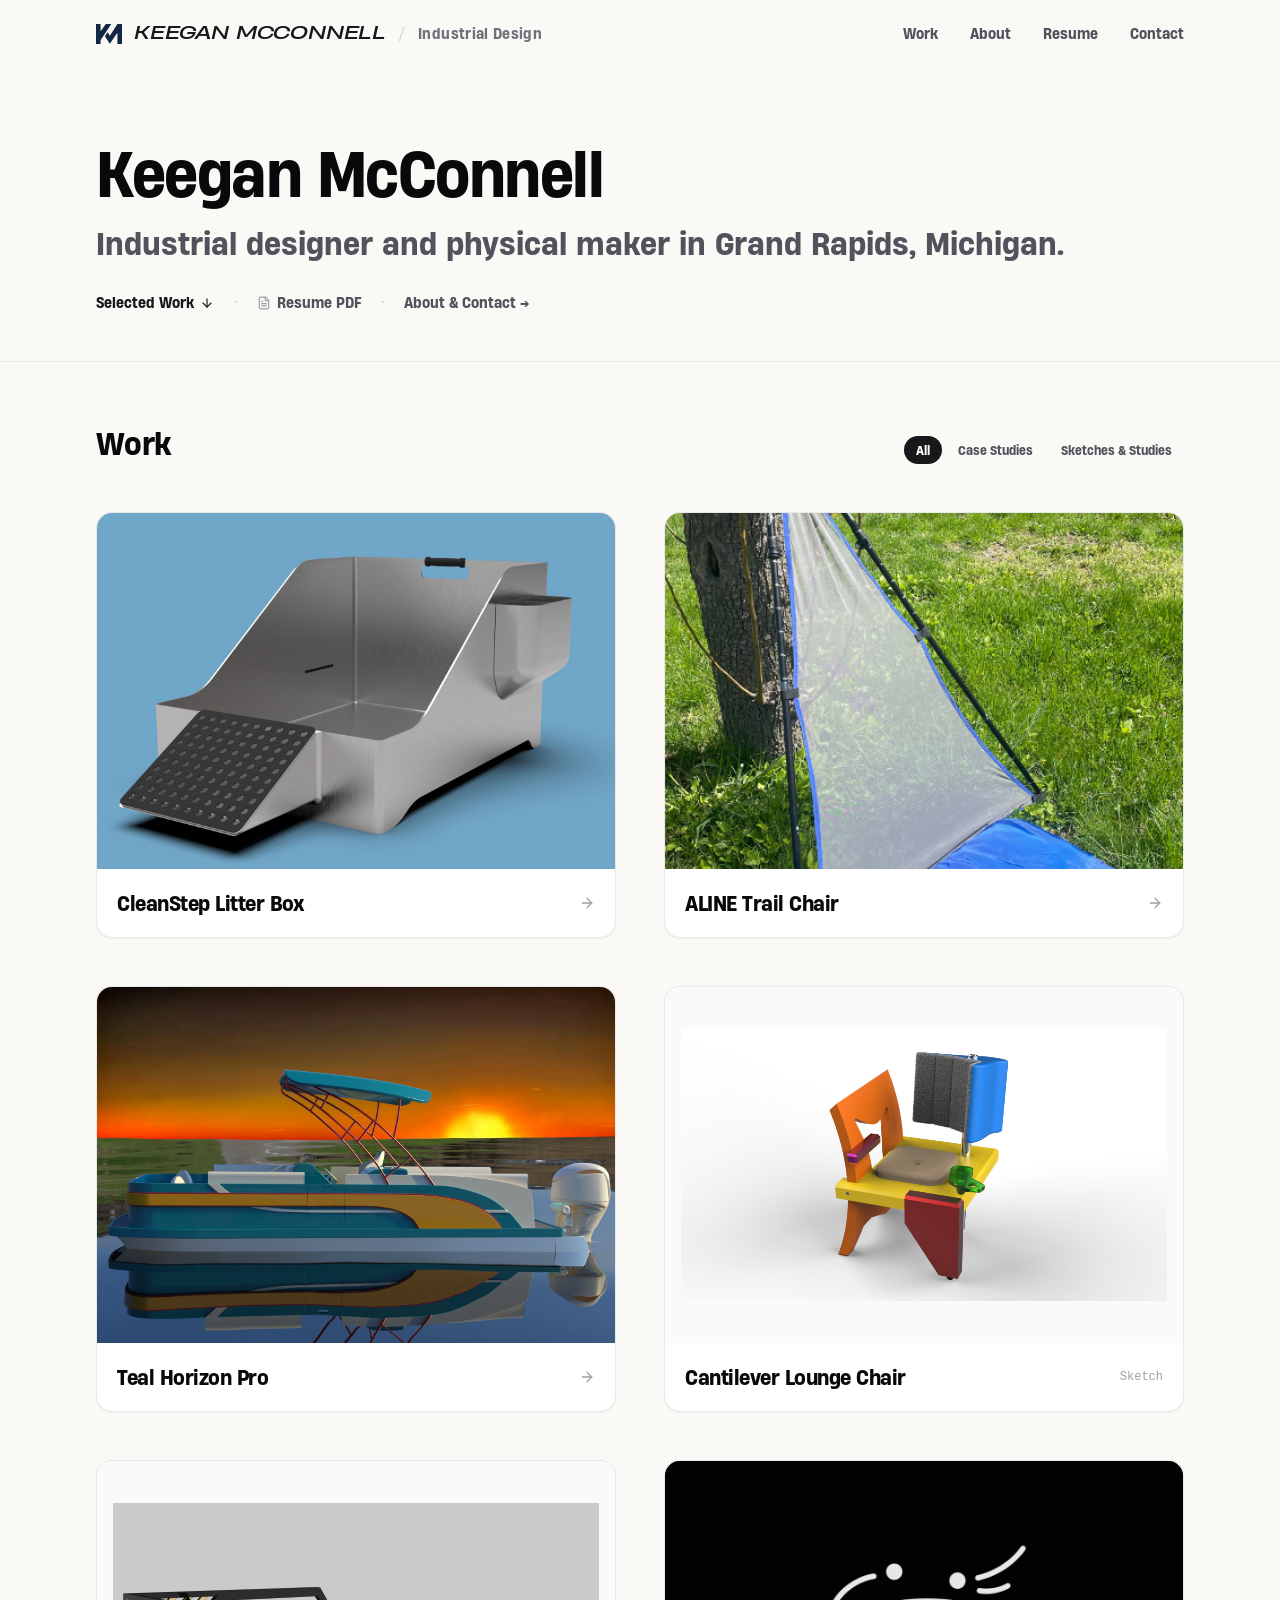
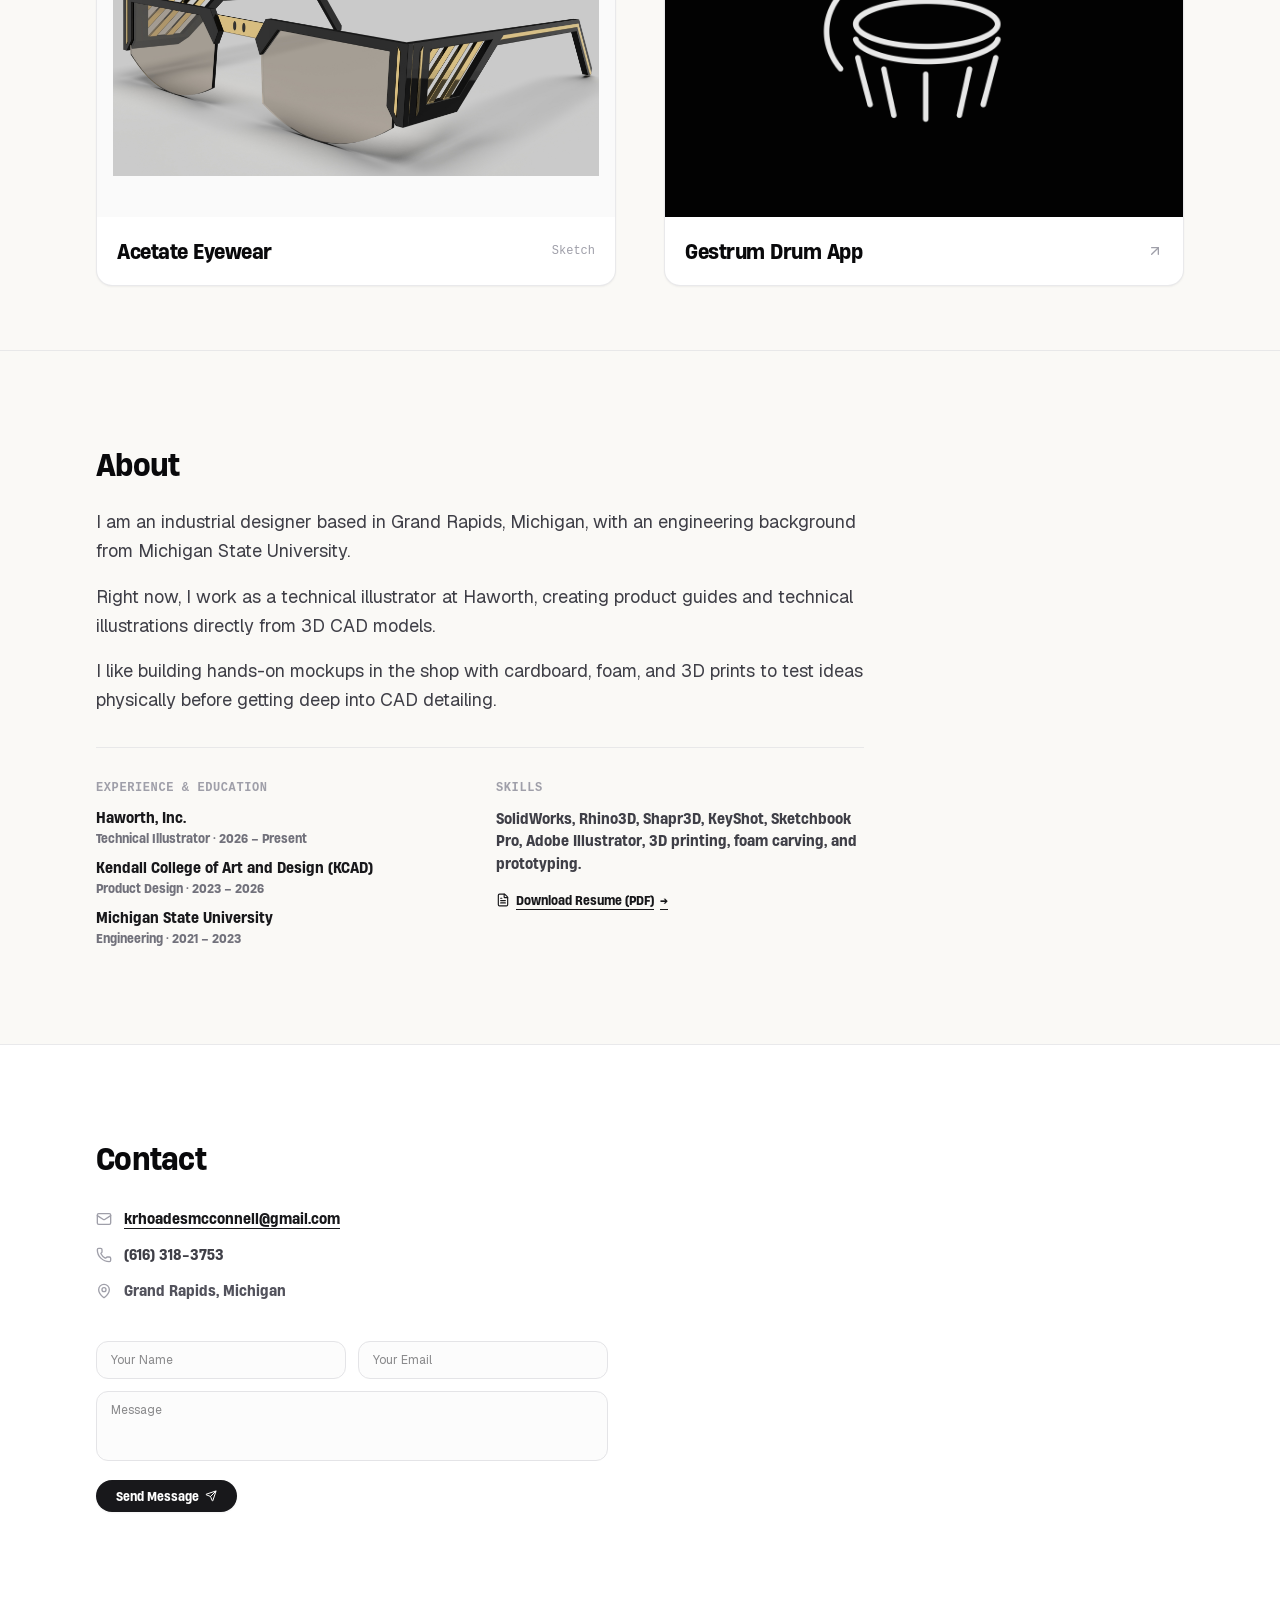
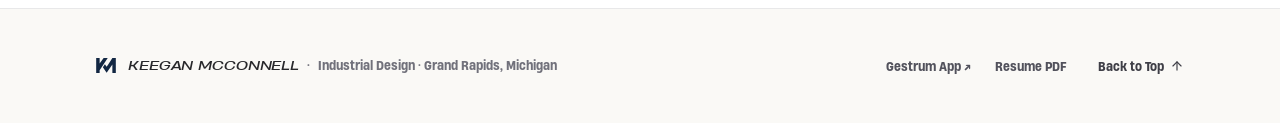
==== commit 5fbc23b5: "Remove spec sheet from section 4, balance 3D renders with full-width exploded architecture, add KCAD" ====
--- a/index.html
+++ b/index.html
@@ -1,4 +1,4 @@
-<!DOCTYPE html><html lang="en" class="scroll-smooth"><head><meta charSet="utf-8"/><meta name="viewport" content="width=device-width, initial-scale=1"/><link rel="preload" href="/_next/static/media/07a39a8a4660cc7c-s.p.0r6juujl39pe6.woff2" as="font" crossorigin="" type="font/woff2"/><link rel="preload" href="/_next/static/media/605ce01b664af129-s.p.0wgildi0cnwt9.woff2" as="font" crossorigin="" type="font/woff2"/><link rel="stylesheet" href="/_next/static/chunks/2ki0uhdpm3eaq.css" data-precedence="next"/><link rel="preload" as="script" fetchPriority="low" href="/_next/static/chunks/1pcw6gskne7pf.js"/><script src="/_next/static/chunks/1wnov70f88xjy.js" async=""></script><script src="/_next/static/chunks/092r-mewpaf3q.js" async=""></script><script src="/_next/static/chunks/0c98xzjfks9hq.js" async=""></script><script src="/_next/static/chunks/turbopack-2u1d16houkiyo.js" async=""></script><script src="/_next/static/chunks/3qfy96eoyh-ek.js" async=""></script><script src="/_next/static/chunks/3so22fs9ozzgv.js" async=""></script><script src="/_next/static/chunks/1ws8c-fxmqry6.js" async=""></script><meta name="theme-color" content="#faf9f6"/><title>Keegan McConnell // Industrial Designer</title><meta name="description" content="Industrial design portfolio of Keegan McConnell, based in Grand Rapids, Michigan. Simple, functional products developed through sketching, hands-on prototyping, and 3D modeling."/><meta name="author" content="Keegan McConnell"/><meta name="keywords" content="Keegan McConnell,Industrial Designer,Grand Rapids Michigan,Product Design,Furniture Design,Outdoor Gear,Marine Design,Prototyping,CAD"/><link rel="icon" href="/favicon.ico?favicon.117ezoe8m31dk.ico" sizes="48x48" type="image/x-icon"/><link rel="icon" href="/favicon.svg"/><meta name="next-size-adjust" content=""/><script src="/_next/static/chunks/0cz1d0mv5g_q7.js" noModule=""></script></head><body class="T19VSG_variable _8Li5zG_variable min-h-screen bg-[#faf9f6] text-zinc-900 antialiased selection:bg-zinc-200"><div hidden=""><!--$--><!--/$--></div><main class="min-h-screen flex flex-col bg-[#faf9f6] text-zinc-900 selection:bg-zinc-200"><header class="fixed top-0 left-0 right-0 z-40 transition-all duration-300 bg-[#faf9f6]/80 backdrop-blur-sm py-5"><div class="max-w-6xl mx-auto px-4 sm:px-8 flex items-center justify-between gap-4"><a class="flex items-center gap-2.5 sm:gap-3 text-zinc-900 group shrink-0 whitespace-nowrap" href="/"><div class="flex items-center justify-center shrink-0"><svg viewBox="0 0 364 278" width="26" height="20" fill="none" xmlns="http://www.w3.org/2000/svg" class="" aria-label="Keegan McConnell Monogram Logo"><path d="M 0 0
+<!DOCTYPE html><html lang="en" class="scroll-smooth"><head><meta charSet="utf-8"/><meta name="viewport" content="width=device-width, initial-scale=1"/><link rel="preload" href="/_next/static/media/07a39a8a4660cc7c-s.p.0r6juujl39pe6.woff2" as="font" crossorigin="" type="font/woff2"/><link rel="preload" href="/_next/static/media/605ce01b664af129-s.p.0wgildi0cnwt9.woff2" as="font" crossorigin="" type="font/woff2"/><link rel="stylesheet" href="/_next/static/chunks/2jxjhuq2lqyxt.css" data-precedence="next"/><link rel="preload" as="script" fetchPriority="low" href="/_next/static/chunks/1pcw6gskne7pf.js"/><script src="/_next/static/chunks/1wnov70f88xjy.js" async=""></script><script src="/_next/static/chunks/092r-mewpaf3q.js" async=""></script><script src="/_next/static/chunks/0c98xzjfks9hq.js" async=""></script><script src="/_next/static/chunks/turbopack-2u1d16houkiyo.js" async=""></script><script src="/_next/static/chunks/3qfy96eoyh-ek.js" async=""></script><script src="/_next/static/chunks/0tkgo_hfqsd15.js" async=""></script><script src="/_next/static/chunks/1ws8c-fxmqry6.js" async=""></script><meta name="theme-color" content="#faf9f6"/><title>Keegan McConnell // Industrial Designer</title><meta name="description" content="Industrial design portfolio of Keegan McConnell, based in Grand Rapids, Michigan. Simple, functional products developed through sketching, hands-on prototyping, and 3D modeling."/><meta name="author" content="Keegan McConnell"/><meta name="keywords" content="Keegan McConnell,Industrial Designer,Grand Rapids Michigan,Product Design,Furniture Design,Outdoor Gear,Marine Design,Prototyping,CAD"/><link rel="icon" href="/favicon.ico?favicon.117ezoe8m31dk.ico" sizes="48x48" type="image/x-icon"/><link rel="icon" href="/favicon.svg"/><meta name="next-size-adjust" content=""/><script src="/_next/static/chunks/0cz1d0mv5g_q7.js" noModule=""></script></head><body class="T19VSG_variable _8Li5zG_variable min-h-screen bg-[#faf9f6] text-zinc-900 antialiased selection:bg-zinc-200"><div hidden=""><!--$--><!--/$--></div><main class="min-h-screen flex flex-col bg-[#faf9f6] text-zinc-900 selection:bg-zinc-200"><header class="fixed top-0 left-0 right-0 z-40 transition-all duration-300 bg-[#faf9f6]/80 backdrop-blur-sm py-5"><div class="max-w-6xl mx-auto px-4 sm:px-8 flex items-center justify-between gap-4"><a class="flex items-center gap-2.5 sm:gap-3 text-zinc-900 group shrink-0 whitespace-nowrap" href="/"><div class="flex items-center justify-center shrink-0"><svg viewBox="0 0 364 278" width="26" height="20" fill="none" xmlns="http://www.w3.org/2000/svg" class="" aria-label="Keegan McConnell Monogram Logo"><path d="M 0 0
            H 64
            V 102
            L 138 0
@@ -17,7 +17,7 @@
            L 194 162
            L 226 114
            L 300 0
-           Z" fill="#122742"></path></svg></div><span class="font-heading-wide font-bold tracking-tight text-sm sm:text-base md:text-lg uppercase whitespace-nowrap">Keegan McConnell</span><span class="text-zinc-300 hidden md:inline select-none">/</span><span class="font-heading text-zinc-500 text-xs sm:text-sm font-medium tracking-wide hidden md:inline whitespace-nowrap">Industrial Design</span></a><nav class="flex items-center gap-6 sm:gap-8 text-sm text-zinc-600 font-medium font-heading shrink-0 whitespace-nowrap"><a class="hover:text-zinc-950 transition-colors" href="/#work">Work</a><a class="hover:text-zinc-950 transition-colors" href="/#about">About</a><a href="/Keegan_McConnell_Resume.pdf" target="_blank" rel="noreferrer" class="hover:text-zinc-950 transition-colors">Resume</a><a class="hover:text-zinc-950 transition-colors" href="/#contact">Contact</a></nav></div></header><section class="pt-28 pb-8 sm:pt-36 sm:pb-12 bg-[#faf9f6]"><div class="max-w-6xl mx-auto px-6 sm:px-8"><div class="w-full"><h1 class="font-heading text-4xl sm:text-6xl font-bold text-zinc-950 tracking-tight mb-4">Keegan McConnell</h1><p class="font-heading text-lg sm:text-2xl lg:text-3xl text-zinc-600 font-normal leading-relaxed mb-6">Industrial designer and physical maker in Grand Rapids, Michigan.</p><div class="flex flex-wrap items-center gap-5 text-xs sm:text-sm font-heading font-medium"><a href="#work" class="inline-flex items-center gap-1.5 text-zinc-900 hover:text-zinc-600 transition-colors font-semibold"><span>Selected Work</span><svg xmlns="http://www.w3.org/2000/svg" width="24" height="24" viewBox="0 0 24 24" fill="none" stroke="currentColor" stroke-width="2" stroke-linecap="round" stroke-linejoin="round" class="lucide lucide-arrow-down w-3.5 h-3.5" aria-hidden="true"><path d="M12 5v14"></path><path d="m19 12-7 7-7-7"></path></svg></a><span class="text-zinc-300">•</span><a href="/Keegan_McConnell_Resume.pdf" target="_blank" rel="noreferrer" class="inline-flex items-center gap-1.5 text-zinc-600 hover:text-zinc-950 transition-colors"><svg xmlns="http://www.w3.org/2000/svg" width="24" height="24" viewBox="0 0 24 24" fill="none" stroke="currentColor" stroke-width="2" stroke-linecap="round" stroke-linejoin="round" class="lucide lucide-file-text w-3.5 h-3.5 text-zinc-400" aria-hidden="true"><path d="M6 22a2 2 0 0 1-2-2V4a2 2 0 0 1 2-2h8a2.4 2.4 0 0 1 1.704.706l3.588 3.588A2.4 2.4 0 0 1 20 8v12a2 2 0 0 1-2 2z"></path><path d="M14 2v5a1 1 0 0 0 1 1h5"></path><path d="M10 9H8"></path><path d="M16 13H8"></path><path d="M16 17H8"></path></svg><span>Resume PDF</span></a><span class="text-zinc-300">•</span><a href="#about" class="text-zinc-600 hover:text-zinc-950 transition-colors">About &amp; Contact →</a></div></div></div></section><section id="work" class="py-8 sm:py-16 border-t border-zinc-200/80 bg-[#faf9f6]"><div class="max-w-6xl mx-auto px-6 sm:px-8"><div class="flex flex-col sm:flex-row sm:items-baseline justify-between gap-4 mb-10 sm:mb-12"><h2 class="font-heading font-bold text-2xl sm:text-3xl text-zinc-950 tracking-tight">Work</h2><div class="flex items-center gap-1 font-heading text-xs"><button class="px-3 py-1.5 rounded-full transition-colors bg-zinc-900 text-white font-medium">All</button><button class="px-3 py-1.5 rounded-full transition-colors text-zinc-600 hover:text-zinc-950">Case Studies</button><button class="px-3 py-1.5 rounded-full transition-colors text-zinc-600 hover:text-zinc-950">Sketches &amp; Studies</button></div></div><div class="grid grid-cols-1 md:grid-cols-2 gap-8 sm:gap-12"><a class="group flex flex-col rounded-2xl bg-white border border-zinc-200/80 hover:border-zinc-400/80 shadow-xs hover:shadow-lg transition-all duration-300 overflow-hidden" href="/projects/cleanstep/"><div class="relative w-full aspect-[16/11] bg-zinc-100 overflow-hidden"><img alt="CleanStep Litter Box" loading="lazy" decoding="async" data-nimg="fill" class="object-cover group-hover:scale-105 transition-transform duration-500 ease-out" style="position:absolute;height:100%;width:100%;left:0;top:0;right:0;bottom:0;color:transparent" src="/projects/cleanstep/curated/cleanstep-hero-studio.jpg"/></div><div class="p-5 flex items-center justify-between"><h3 class="font-heading font-bold text-lg sm:text-xl text-zinc-950 tracking-tight group-hover:text-zinc-600 transition-colors">CleanStep Litter Box</h3><svg xmlns="http://www.w3.org/2000/svg" width="24" height="24" viewBox="0 0 24 24" fill="none" stroke="currentColor" stroke-width="2" stroke-linecap="round" stroke-linejoin="round" class="lucide lucide-arrow-right w-4 h-4 text-zinc-400 group-hover:text-zinc-950 group-hover:translate-x-1 transition-all" aria-hidden="true"><path d="M5 12h14"></path><path d="m12 5 7 7-7 7"></path></svg></div></a><a class="group flex flex-col rounded-2xl bg-white border border-zinc-200/80 hover:border-zinc-400/80 shadow-xs hover:shadow-lg transition-all duration-300 overflow-hidden" href="/projects/aline/"><div class="relative w-full aspect-[16/11] bg-zinc-100 overflow-hidden"><img alt="ALINE Trail Chair" loading="lazy" decoding="async" data-nimg="fill" class="object-cover group-hover:scale-105 transition-transform duration-500 ease-out" style="position:absolute;height:100%;width:100%;left:0;top:0;right:0;bottom:0;color:transparent" src="/projects/aline/final-build.png"/></div><div class="p-5 flex items-center justify-between"><h3 class="font-heading font-bold text-lg sm:text-xl text-zinc-950 tracking-tight group-hover:text-zinc-600 transition-colors">ALINE Trail Chair</h3><svg xmlns="http://www.w3.org/2000/svg" width="24" height="24" viewBox="0 0 24 24" fill="none" stroke="currentColor" stroke-width="2" stroke-linecap="round" stroke-linejoin="round" class="lucide lucide-arrow-right w-4 h-4 text-zinc-400 group-hover:text-zinc-950 group-hover:translate-x-1 transition-all" aria-hidden="true"><path d="M5 12h14"></path><path d="m12 5 7 7-7 7"></path></svg></div></a><a class="group flex flex-col rounded-2xl bg-white border border-zinc-200/80 hover:border-zinc-400/80 shadow-xs hover:shadow-lg transition-all duration-300 overflow-hidden" href="/projects/pontoon/"><div class="relative w-full aspect-[16/11] bg-zinc-100 overflow-hidden"><img alt="Teal Horizon Pro" loading="lazy" decoding="async" data-nimg="fill" class="object-cover group-hover:scale-105 transition-transform duration-500 ease-out" style="position:absolute;height:100%;width:100%;left:0;top:0;right:0;bottom:0;color:transparent" src="/projects/pontoon/hero.jpg"/></div><div class="p-5 flex items-center justify-between"><h3 class="font-heading font-bold text-lg sm:text-xl text-zinc-950 tracking-tight group-hover:text-zinc-600 transition-colors">Teal Horizon Pro</h3><svg xmlns="http://www.w3.org/2000/svg" width="24" height="24" viewBox="0 0 24 24" fill="none" stroke="currentColor" stroke-width="2" stroke-linecap="round" stroke-linejoin="round" class="lucide lucide-arrow-right w-4 h-4 text-zinc-400 group-hover:text-zinc-950 group-hover:translate-x-1 transition-all" aria-hidden="true"><path d="M5 12h14"></path><path d="m12 5 7 7-7 7"></path></svg></div></a><div class="group flex flex-col rounded-2xl bg-white border border-zinc-200/80 hover:border-zinc-400/80 shadow-xs hover:shadow-lg transition-all duration-300 overflow-hidden"><div class="relative w-full aspect-[16/11] bg-zinc-50 overflow-hidden p-4"><img alt="Cantilever Lounge Chair" loading="lazy" decoding="async" data-nimg="fill" class="object-contain p-4 group-hover:scale-105 transition-transform duration-500 ease-out" style="position:absolute;height:100%;width:100%;left:0;top:0;right:0;bottom:0;color:transparent" src="/projects/rapid-studies/Resume_Designs/Chair_PerspectiveView.jpg"/></div><div class="p-5 flex items-center justify-between"><h3 class="font-heading font-bold text-lg sm:text-xl text-zinc-950 tracking-tight">Cantilever Lounge Chair</h3><span class="text-xs font-mono text-zinc-400">Sketch</span></div></div><div class="group flex flex-col rounded-2xl bg-white border border-zinc-200/80 hover:border-zinc-400/80 shadow-xs hover:shadow-lg transition-all duration-300 overflow-hidden"><div class="relative w-full aspect-[16/11] bg-zinc-50 overflow-hidden p-4"><img alt="Acetate Eyewear" loading="lazy" decoding="async" data-nimg="fill" class="object-contain p-4 group-hover:scale-105 transition-transform duration-500 ease-out" style="position:absolute;height:100%;width:100%;left:0;top:0;right:0;bottom:0;color:transparent" src="/projects/rapid-studies/Resume_Designs/Frames1.jpg"/></div><div class="p-5 flex items-center justify-between"><h3 class="font-heading font-bold text-lg sm:text-xl text-zinc-950 tracking-tight">Acetate Eyewear</h3><span class="text-xs font-mono text-zinc-400">Sketch</span></div></div><a href="https://keeganrmc.github.io/gestrum/" target="_blank" rel="noreferrer" class="group flex flex-col rounded-2xl bg-white border border-zinc-200/80 hover:border-zinc-400/80 shadow-xs hover:shadow-lg transition-all duration-300 overflow-hidden"><div class="relative w-full aspect-[16/11] bg-zinc-900 overflow-hidden p-4"><img alt="Gestrum Drum App" loading="lazy" decoding="async" data-nimg="fill" class="object-cover group-hover:scale-105 transition-transform duration-500 ease-out opacity-90" style="position:absolute;height:100%;width:100%;left:0;top:0;right:0;bottom:0;color:transparent" src="/projects/rapid-studies/Resume_Designs/gestrum-drum.jpg"/></div><div class="p-5 flex items-center justify-between"><h3 class="font-heading font-bold text-lg sm:text-xl text-zinc-950 tracking-tight group-hover:text-zinc-600 transition-colors">Gestrum Drum App</h3><svg xmlns="http://www.w3.org/2000/svg" width="24" height="24" viewBox="0 0 24 24" fill="none" stroke="currentColor" stroke-width="2" stroke-linecap="round" stroke-linejoin="round" class="lucide lucide-arrow-up-right w-4 h-4 text-zinc-400 group-hover:text-zinc-950 transition-colors" aria-hidden="true"><path d="M7 7h10v10"></path><path d="M7 17 17 7"></path></svg></div></a></div></div></section><section id="about" class="py-16 sm:py-24 border-t border-zinc-200/80 bg-[#faf9f6]"><div class="max-w-6xl mx-auto px-6 sm:px-8"><div class="max-w-3xl"><h2 class="font-heading font-bold text-2xl sm:text-3xl text-zinc-950 tracking-tight mb-6">About</h2><div class="space-y-4 text-base sm:text-lg text-zinc-700 leading-relaxed font-normal mb-8"><p>I am an industrial designer based in Grand Rapids, Michigan, with an engineering background from Michigan State University.</p><p>Right now, I work as a technical illustrator at Haworth, creating product guides and technical illustrations directly from 3D CAD models.</p><p>I like building hands-on mockups in the shop with cardboard, foam, and 3D prints to test ideas physically before getting deep into CAD detailing.</p></div><div class="grid grid-cols-1 sm:grid-cols-2 gap-8 pt-8 border-t border-zinc-200/80 text-sm"><div><h3 class="font-mono text-xs font-semibold uppercase tracking-wider text-zinc-400 mb-3">Experience &amp; Education</h3><ul class="space-y-2.5 text-zinc-700 font-heading"><li><span class="font-bold text-zinc-900 block">Haworth, Inc.</span><span class="text-xs text-zinc-500">Technical Illustrator • 2026 – Present</span></li><li><span class="font-bold text-zinc-900 block">Michigan State University</span><span class="text-xs text-zinc-500">Engineering • 2021 – 2023</span></li></ul></div><div><h3 class="font-mono text-xs font-semibold uppercase tracking-wider text-zinc-400 mb-3">Skills</h3><p class="text-zinc-700 font-heading text-xs sm:text-sm leading-relaxed mb-4">SolidWorks, Rhino3D, Shapr3D, KeyShot, Sketchbook Pro, Adobe Illustrator, 3D printing, foam carving, and prototyping.</p><a href="/Keegan_McConnell_Resume.pdf" target="_blank" rel="noreferrer" class="inline-flex items-center gap-1.5 text-xs font-heading font-medium text-zinc-900 hover:text-zinc-600 underline underline-offset-4 transition-colors"><svg xmlns="http://www.w3.org/2000/svg" width="24" height="24" viewBox="0 0 24 24" fill="none" stroke="currentColor" stroke-width="2" stroke-linecap="round" stroke-linejoin="round" class="lucide lucide-file-text w-3.5 h-3.5" aria-hidden="true"><path d="M6 22a2 2 0 0 1-2-2V4a2 2 0 0 1 2-2h8a2.4 2.4 0 0 1 1.704.706l3.588 3.588A2.4 2.4 0 0 1 20 8v12a2 2 0 0 1-2 2z"></path><path d="M14 2v5a1 1 0 0 0 1 1h5"></path><path d="M10 9H8"></path><path d="M16 13H8"></path><path d="M16 17H8"></path></svg><span>Download Resume (PDF)</span>→</a></div></div></div></div></section><section id="contact" class="py-16 sm:py-24 border-t border-zinc-200/80 bg-white"><div class="max-w-6xl mx-auto px-6 sm:px-8"><div class="max-w-2xl"><h2 class="font-heading font-bold text-2xl sm:text-3xl text-zinc-950 tracking-tight mb-8">Contact</h2><div class="space-y-4 text-sm font-heading mb-10"><div class="flex items-center gap-3"><svg xmlns="http://www.w3.org/2000/svg" width="24" height="24" viewBox="0 0 24 24" fill="none" stroke="currentColor" stroke-width="2" stroke-linecap="round" stroke-linejoin="round" class="lucide lucide-mail w-4 h-4 text-zinc-400 shrink-0" aria-hidden="true"><path d="m22 7-8.991 5.727a2 2 0 0 1-2.009 0L2 7"></path><rect x="2" y="4" width="20" height="16" rx="2"></rect></svg><a href="mailto:krhoadesmcconnell@gmail.com" class="text-zinc-900 hover:text-zinc-600 underline underline-offset-4 transition-colors font-medium">krhoadesmcconnell@gmail.com</a></div><div class="flex items-center gap-3"><svg xmlns="http://www.w3.org/2000/svg" width="24" height="24" viewBox="0 0 24 24" fill="none" stroke="currentColor" stroke-width="2" stroke-linecap="round" stroke-linejoin="round" class="lucide lucide-phone w-4 h-4 text-zinc-400 shrink-0" aria-hidden="true"><path d="M13.832 16.568a1 1 0 0 0 1.213-.303l.355-.465A2 2 0 0 1 17 15h3a2 2 0 0 1 2 2v3a2 2 0 0 1-2 2A18 18 0 0 1 2 4a2 2 0 0 1 2-2h3a2 2 0 0 1 2 2v3a2 2 0 0 1-.8 1.6l-.468.351a1 1 0 0 0-.292 1.233 14 14 0 0 0 6.392 6.384"></path></svg><a href="tel:6163183753" class="text-zinc-700 hover:text-zinc-950 transition-colors">(616) 318-3753</a></div><div class="flex items-center gap-3 text-zinc-600"><svg xmlns="http://www.w3.org/2000/svg" width="24" height="24" viewBox="0 0 24 24" fill="none" stroke="currentColor" stroke-width="2" stroke-linecap="round" stroke-linejoin="round" class="lucide lucide-map-pin w-4 h-4 text-zinc-400 shrink-0" aria-hidden="true"><path d="M20 10c0 4.993-5.539 10.193-7.399 11.799a1 1 0 0 1-1.202 0C9.539 20.193 4 14.993 4 10a8 8 0 0 1 16 0"></path><circle cx="12" cy="10" r="3"></circle></svg><span>Grand Rapids, Michigan</span></div></div><form class="space-y-3 max-w-lg"><div class="grid grid-cols-1 sm:grid-cols-2 gap-3"><input type="text" required="" placeholder="Your Name" class="w-full px-3.5 py-2.5 rounded-xl border border-zinc-200 text-xs text-zinc-900 focus:outline-none focus:border-zinc-900 bg-zinc-50/50" value=""/><input type="email" required="" placeholder="Your Email" class="w-full px-3.5 py-2.5 rounded-xl border border-zinc-200 text-xs text-zinc-900 focus:outline-none focus:border-zinc-900 bg-zinc-50/50" value=""/></div><textarea required="" rows="3" placeholder="Message" class="w-full px-3.5 py-2.5 rounded-xl border border-zinc-200 text-xs text-zinc-900 focus:outline-none focus:border-zinc-900 bg-zinc-50/50 resize-none"></textarea><button type="submit" class="px-5 py-2 rounded-full bg-zinc-900 text-white hover:bg-zinc-800 transition-colors text-xs font-heading font-medium flex items-center gap-1.5 shadow-xs"><span>Send Message</span><svg xmlns="http://www.w3.org/2000/svg" width="24" height="24" viewBox="0 0 24 24" fill="none" stroke="currentColor" stroke-width="2" stroke-linecap="round" stroke-linejoin="round" class="lucide lucide-send w-3 h-3" aria-hidden="true"><path d="M14.536 21.686a.5.5 0 0 0 .937-.024l6.5-19a.496.496 0 0 0-.635-.635l-19 6.5a.5.5 0 0 0-.024.937l7.93 3.18a2 2 0 0 1 1.112 1.11z"></path><path d="m21.854 2.147-10.94 10.939"></path></svg></button></form></div></div></section><footer class="border-t border-zinc-200/80 bg-[#faf9f6] py-12 text-xs text-zinc-500 font-heading"><div class="max-w-6xl mx-auto px-6 sm:px-8 flex flex-col sm:flex-row items-center justify-between gap-4"><div class="flex items-center gap-3"><svg viewBox="0 0 364 278" width="20" height="15" fill="none" xmlns="http://www.w3.org/2000/svg" class="" aria-label="Keegan McConnell Monogram Logo"><path d="M 0 0
+           Z" fill="#122742"></path></svg></div><span class="font-heading-wide font-bold tracking-tight text-sm sm:text-base md:text-lg uppercase whitespace-nowrap">Keegan McConnell</span><span class="text-zinc-300 hidden md:inline select-none">/</span><span class="font-heading text-zinc-500 text-xs sm:text-sm font-medium tracking-wide hidden md:inline whitespace-nowrap">Industrial Design</span></a><nav class="flex items-center gap-6 sm:gap-8 text-sm text-zinc-600 font-medium font-heading shrink-0 whitespace-nowrap"><a class="hover:text-zinc-950 transition-colors" href="/#work">Work</a><a class="hover:text-zinc-950 transition-colors" href="/#about">About</a><a href="/Keegan_McConnell_Resume.pdf" target="_blank" rel="noreferrer" class="hover:text-zinc-950 transition-colors">Resume</a><a class="hover:text-zinc-950 transition-colors" href="/#contact">Contact</a></nav></div></header><section class="pt-28 pb-8 sm:pt-36 sm:pb-12 bg-[#faf9f6]"><div class="max-w-6xl mx-auto px-6 sm:px-8"><div class="w-full"><h1 class="font-heading text-4xl sm:text-6xl font-bold text-zinc-950 tracking-tight mb-4">Keegan McConnell</h1><p class="font-heading text-lg sm:text-2xl lg:text-3xl text-zinc-600 font-normal leading-relaxed mb-6">Industrial designer and physical maker in Grand Rapids, Michigan.</p><div class="flex flex-wrap items-center gap-5 text-xs sm:text-sm font-heading font-medium"><a href="#work" class="inline-flex items-center gap-1.5 text-zinc-900 hover:text-zinc-600 transition-colors font-semibold"><span>Selected Work</span><svg xmlns="http://www.w3.org/2000/svg" width="24" height="24" viewBox="0 0 24 24" fill="none" stroke="currentColor" stroke-width="2" stroke-linecap="round" stroke-linejoin="round" class="lucide lucide-arrow-down w-3.5 h-3.5" aria-hidden="true"><path d="M12 5v14"></path><path d="m19 12-7 7-7-7"></path></svg></a><span class="text-zinc-300">•</span><a href="/Keegan_McConnell_Resume.pdf" target="_blank" rel="noreferrer" class="inline-flex items-center gap-1.5 text-zinc-600 hover:text-zinc-950 transition-colors"><svg xmlns="http://www.w3.org/2000/svg" width="24" height="24" viewBox="0 0 24 24" fill="none" stroke="currentColor" stroke-width="2" stroke-linecap="round" stroke-linejoin="round" class="lucide lucide-file-text w-3.5 h-3.5 text-zinc-400" aria-hidden="true"><path d="M6 22a2 2 0 0 1-2-2V4a2 2 0 0 1 2-2h8a2.4 2.4 0 0 1 1.704.706l3.588 3.588A2.4 2.4 0 0 1 20 8v12a2 2 0 0 1-2 2z"></path><path d="M14 2v5a1 1 0 0 0 1 1h5"></path><path d="M10 9H8"></path><path d="M16 13H8"></path><path d="M16 17H8"></path></svg><span>Resume PDF</span></a><span class="text-zinc-300">•</span><a href="#about" class="text-zinc-600 hover:text-zinc-950 transition-colors">About &amp; Contact →</a></div></div></div></section><section id="work" class="py-8 sm:py-16 border-t border-zinc-200/80 bg-[#faf9f6]"><div class="max-w-6xl mx-auto px-6 sm:px-8"><div class="flex flex-col sm:flex-row sm:items-baseline justify-between gap-4 mb-10 sm:mb-12"><h2 class="font-heading font-bold text-2xl sm:text-3xl text-zinc-950 tracking-tight">Work</h2><div class="flex items-center gap-1 font-heading text-xs"><button class="px-3 py-1.5 rounded-full transition-colors bg-zinc-900 text-white font-medium">All</button><button class="px-3 py-1.5 rounded-full transition-colors text-zinc-600 hover:text-zinc-950">Case Studies</button><button class="px-3 py-1.5 rounded-full transition-colors text-zinc-600 hover:text-zinc-950">Sketches &amp; Studies</button></div></div><div class="grid grid-cols-1 md:grid-cols-2 gap-8 sm:gap-12"><a class="group flex flex-col rounded-2xl bg-white border border-zinc-200/80 hover:border-zinc-400/80 shadow-xs hover:shadow-lg transition-all duration-300 overflow-hidden" href="/projects/cleanstep/"><div class="relative w-full aspect-[16/11] bg-zinc-100 overflow-hidden"><img alt="CleanStep Litter Box" loading="lazy" decoding="async" data-nimg="fill" class="object-cover group-hover:scale-105 transition-transform duration-500 ease-out" style="position:absolute;height:100%;width:100%;left:0;top:0;right:0;bottom:0;color:transparent" src="/projects/cleanstep/curated/cleanstep-hero-studio.jpg"/></div><div class="p-5 flex items-center justify-between"><h3 class="font-heading font-bold text-lg sm:text-xl text-zinc-950 tracking-tight group-hover:text-zinc-600 transition-colors">CleanStep Litter Box</h3><svg xmlns="http://www.w3.org/2000/svg" width="24" height="24" viewBox="0 0 24 24" fill="none" stroke="currentColor" stroke-width="2" stroke-linecap="round" stroke-linejoin="round" class="lucide lucide-arrow-right w-4 h-4 text-zinc-400 group-hover:text-zinc-950 group-hover:translate-x-1 transition-all" aria-hidden="true"><path d="M5 12h14"></path><path d="m12 5 7 7-7 7"></path></svg></div></a><a class="group flex flex-col rounded-2xl bg-white border border-zinc-200/80 hover:border-zinc-400/80 shadow-xs hover:shadow-lg transition-all duration-300 overflow-hidden" href="/projects/aline/"><div class="relative w-full aspect-[16/11] bg-zinc-100 overflow-hidden"><img alt="ALINE Trail Chair" loading="lazy" decoding="async" data-nimg="fill" class="object-cover group-hover:scale-105 transition-transform duration-500 ease-out" style="position:absolute;height:100%;width:100%;left:0;top:0;right:0;bottom:0;color:transparent" src="/projects/aline/final-build.png"/></div><div class="p-5 flex items-center justify-between"><h3 class="font-heading font-bold text-lg sm:text-xl text-zinc-950 tracking-tight group-hover:text-zinc-600 transition-colors">ALINE Trail Chair</h3><svg xmlns="http://www.w3.org/2000/svg" width="24" height="24" viewBox="0 0 24 24" fill="none" stroke="currentColor" stroke-width="2" stroke-linecap="round" stroke-linejoin="round" class="lucide lucide-arrow-right w-4 h-4 text-zinc-400 group-hover:text-zinc-950 group-hover:translate-x-1 transition-all" aria-hidden="true"><path d="M5 12h14"></path><path d="m12 5 7 7-7 7"></path></svg></div></a><a class="group flex flex-col rounded-2xl bg-white border border-zinc-200/80 hover:border-zinc-400/80 shadow-xs hover:shadow-lg transition-all duration-300 overflow-hidden" href="/projects/pontoon/"><div class="relative w-full aspect-[16/11] bg-zinc-100 overflow-hidden"><img alt="Teal Horizon Pro" loading="lazy" decoding="async" data-nimg="fill" class="object-cover group-hover:scale-105 transition-transform duration-500 ease-out" style="position:absolute;height:100%;width:100%;left:0;top:0;right:0;bottom:0;color:transparent" src="/projects/pontoon/hero.jpg"/></div><div class="p-5 flex items-center justify-between"><h3 class="font-heading font-bold text-lg sm:text-xl text-zinc-950 tracking-tight group-hover:text-zinc-600 transition-colors">Teal Horizon Pro</h3><svg xmlns="http://www.w3.org/2000/svg" width="24" height="24" viewBox="0 0 24 24" fill="none" stroke="currentColor" stroke-width="2" stroke-linecap="round" stroke-linejoin="round" class="lucide lucide-arrow-right w-4 h-4 text-zinc-400 group-hover:text-zinc-950 group-hover:translate-x-1 transition-all" aria-hidden="true"><path d="M5 12h14"></path><path d="m12 5 7 7-7 7"></path></svg></div></a><div class="group flex flex-col rounded-2xl bg-white border border-zinc-200/80 hover:border-zinc-400/80 shadow-xs hover:shadow-lg transition-all duration-300 overflow-hidden"><div class="relative w-full aspect-[16/11] bg-zinc-50 overflow-hidden p-4"><img alt="Cantilever Lounge Chair" loading="lazy" decoding="async" data-nimg="fill" class="object-contain p-4 group-hover:scale-105 transition-transform duration-500 ease-out" style="position:absolute;height:100%;width:100%;left:0;top:0;right:0;bottom:0;color:transparent" src="/projects/rapid-studies/Resume_Designs/Chair_PerspectiveView.jpg"/></div><div class="p-5 flex items-center justify-between"><h3 class="font-heading font-bold text-lg sm:text-xl text-zinc-950 tracking-tight">Cantilever Lounge Chair</h3><span class="text-xs font-mono text-zinc-400">Sketch</span></div></div><div class="group flex flex-col rounded-2xl bg-white border border-zinc-200/80 hover:border-zinc-400/80 shadow-xs hover:shadow-lg transition-all duration-300 overflow-hidden"><div class="relative w-full aspect-[16/11] bg-zinc-50 overflow-hidden p-4"><img alt="Acetate Eyewear" loading="lazy" decoding="async" data-nimg="fill" class="object-contain p-4 group-hover:scale-105 transition-transform duration-500 ease-out" style="position:absolute;height:100%;width:100%;left:0;top:0;right:0;bottom:0;color:transparent" src="/projects/rapid-studies/Resume_Designs/Frames1.jpg"/></div><div class="p-5 flex items-center justify-between"><h3 class="font-heading font-bold text-lg sm:text-xl text-zinc-950 tracking-tight">Acetate Eyewear</h3><span class="text-xs font-mono text-zinc-400">Sketch</span></div></div><a href="https://keeganrmc.github.io/gestrum/" target="_blank" rel="noreferrer" class="group flex flex-col rounded-2xl bg-white border border-zinc-200/80 hover:border-zinc-400/80 shadow-xs hover:shadow-lg transition-all duration-300 overflow-hidden"><div class="relative w-full aspect-[16/11] bg-zinc-900 overflow-hidden p-4"><img alt="Gestrum Drum App" loading="lazy" decoding="async" data-nimg="fill" class="object-cover group-hover:scale-105 transition-transform duration-500 ease-out opacity-90" style="position:absolute;height:100%;width:100%;left:0;top:0;right:0;bottom:0;color:transparent" src="/projects/rapid-studies/Resume_Designs/gestrum-drum.jpg"/></div><div class="p-5 flex items-center justify-between"><h3 class="font-heading font-bold text-lg sm:text-xl text-zinc-950 tracking-tight group-hover:text-zinc-600 transition-colors">Gestrum Drum App</h3><svg xmlns="http://www.w3.org/2000/svg" width="24" height="24" viewBox="0 0 24 24" fill="none" stroke="currentColor" stroke-width="2" stroke-linecap="round" stroke-linejoin="round" class="lucide lucide-arrow-up-right w-4 h-4 text-zinc-400 group-hover:text-zinc-950 transition-colors" aria-hidden="true"><path d="M7 7h10v10"></path><path d="M7 17 17 7"></path></svg></div></a></div></div></section><section id="about" class="py-16 sm:py-24 border-t border-zinc-200/80 bg-[#faf9f6]"><div class="max-w-6xl mx-auto px-6 sm:px-8"><div class="max-w-3xl"><h2 class="font-heading font-bold text-2xl sm:text-3xl text-zinc-950 tracking-tight mb-6">About</h2><div class="space-y-4 text-base sm:text-lg text-zinc-700 leading-relaxed font-normal mb-8"><p>I am an industrial designer based in Grand Rapids, Michigan, with an engineering background from Michigan State University.</p><p>Right now, I work as a technical illustrator at Haworth, creating product guides and technical illustrations directly from 3D CAD models.</p><p>I like building hands-on mockups in the shop with cardboard, foam, and 3D prints to test ideas physically before getting deep into CAD detailing.</p></div><div class="grid grid-cols-1 sm:grid-cols-2 gap-8 pt-8 border-t border-zinc-200/80 text-sm"><div><h3 class="font-mono text-xs font-semibold uppercase tracking-wider text-zinc-400 mb-3">Experience &amp; Education</h3><ul class="space-y-2.5 text-zinc-700 font-heading"><li><span class="font-bold text-zinc-900 block">Haworth, Inc.</span><span class="text-xs text-zinc-500">Technical Illustrator • 2026 – Present</span></li><li><span class="font-bold text-zinc-900 block">Kendall College of Art and Design (KCAD)</span><span class="text-xs text-zinc-500">Product Design • 2023 – 2026</span></li><li><span class="font-bold text-zinc-900 block">Michigan State University</span><span class="text-xs text-zinc-500">Engineering • 2021 – 2023</span></li></ul></div><div><h3 class="font-mono text-xs font-semibold uppercase tracking-wider text-zinc-400 mb-3">Skills</h3><p class="text-zinc-700 font-heading text-xs sm:text-sm leading-relaxed mb-4">SolidWorks, Rhino3D, Shapr3D, KeyShot, Sketchbook Pro, Adobe Illustrator, 3D printing, foam carving, and prototyping.</p><a href="/Keegan_McConnell_Resume.pdf" target="_blank" rel="noreferrer" class="inline-flex items-center gap-1.5 text-xs font-heading font-medium text-zinc-900 hover:text-zinc-600 underline underline-offset-4 transition-colors"><svg xmlns="http://www.w3.org/2000/svg" width="24" height="24" viewBox="0 0 24 24" fill="none" stroke="currentColor" stroke-width="2" stroke-linecap="round" stroke-linejoin="round" class="lucide lucide-file-text w-3.5 h-3.5" aria-hidden="true"><path d="M6 22a2 2 0 0 1-2-2V4a2 2 0 0 1 2-2h8a2.4 2.4 0 0 1 1.704.706l3.588 3.588A2.4 2.4 0 0 1 20 8v12a2 2 0 0 1-2 2z"></path><path d="M14 2v5a1 1 0 0 0 1 1h5"></path><path d="M10 9H8"></path><path d="M16 13H8"></path><path d="M16 17H8"></path></svg><span>Download Resume (PDF)</span>→</a></div></div></div></div></section><section id="contact" class="py-16 sm:py-24 border-t border-zinc-200/80 bg-white"><div class="max-w-6xl mx-auto px-6 sm:px-8"><div class="max-w-2xl"><h2 class="font-heading font-bold text-2xl sm:text-3xl text-zinc-950 tracking-tight mb-8">Contact</h2><div class="space-y-4 text-sm font-heading mb-10"><div class="flex items-center gap-3"><svg xmlns="http://www.w3.org/2000/svg" width="24" height="24" viewBox="0 0 24 24" fill="none" stroke="currentColor" stroke-width="2" stroke-linecap="round" stroke-linejoin="round" class="lucide lucide-mail w-4 h-4 text-zinc-400 shrink-0" aria-hidden="true"><path d="m22 7-8.991 5.727a2 2 0 0 1-2.009 0L2 7"></path><rect x="2" y="4" width="20" height="16" rx="2"></rect></svg><a href="mailto:krhoadesmcconnell@gmail.com" class="text-zinc-900 hover:text-zinc-600 underline underline-offset-4 transition-colors font-medium">krhoadesmcconnell@gmail.com</a></div><div class="flex items-center gap-3"><svg xmlns="http://www.w3.org/2000/svg" width="24" height="24" viewBox="0 0 24 24" fill="none" stroke="currentColor" stroke-width="2" stroke-linecap="round" stroke-linejoin="round" class="lucide lucide-phone w-4 h-4 text-zinc-400 shrink-0" aria-hidden="true"><path d="M13.832 16.568a1 1 0 0 0 1.213-.303l.355-.465A2 2 0 0 1 17 15h3a2 2 0 0 1 2 2v3a2 2 0 0 1-2 2A18 18 0 0 1 2 4a2 2 0 0 1 2-2h3a2 2 0 0 1 2 2v3a2 2 0 0 1-.8 1.6l-.468.351a1 1 0 0 0-.292 1.233 14 14 0 0 0 6.392 6.384"></path></svg><a href="tel:6163183753" class="text-zinc-700 hover:text-zinc-950 transition-colors">(616) 318-3753</a></div><div class="flex items-center gap-3 text-zinc-600"><svg xmlns="http://www.w3.org/2000/svg" width="24" height="24" viewBox="0 0 24 24" fill="none" stroke="currentColor" stroke-width="2" stroke-linecap="round" stroke-linejoin="round" class="lucide lucide-map-pin w-4 h-4 text-zinc-400 shrink-0" aria-hidden="true"><path d="M20 10c0 4.993-5.539 10.193-7.399 11.799a1 1 0 0 1-1.202 0C9.539 20.193 4 14.993 4 10a8 8 0 0 1 16 0"></path><circle cx="12" cy="10" r="3"></circle></svg><span>Grand Rapids, Michigan</span></div></div><form class="space-y-3 max-w-lg"><div class="grid grid-cols-1 sm:grid-cols-2 gap-3"><input type="text" required="" placeholder="Your Name" class="w-full px-3.5 py-2.5 rounded-xl border border-zinc-200 text-xs text-zinc-900 focus:outline-none focus:border-zinc-900 bg-zinc-50/50" value=""/><input type="email" required="" placeholder="Your Email" class="w-full px-3.5 py-2.5 rounded-xl border border-zinc-200 text-xs text-zinc-900 focus:outline-none focus:border-zinc-900 bg-zinc-50/50" value=""/></div><textarea required="" rows="3" placeholder="Message" class="w-full px-3.5 py-2.5 rounded-xl border border-zinc-200 text-xs text-zinc-900 focus:outline-none focus:border-zinc-900 bg-zinc-50/50 resize-none"></textarea><button type="submit" class="px-5 py-2 rounded-full bg-zinc-900 text-white hover:bg-zinc-800 transition-colors text-xs font-heading font-medium flex items-center gap-1.5 shadow-xs"><span>Send Message</span><svg xmlns="http://www.w3.org/2000/svg" width="24" height="24" viewBox="0 0 24 24" fill="none" stroke="currentColor" stroke-width="2" stroke-linecap="round" stroke-linejoin="round" class="lucide lucide-send w-3 h-3" aria-hidden="true"><path d="M14.536 21.686a.5.5 0 0 0 .937-.024l6.5-19a.496.496 0 0 0-.635-.635l-19 6.5a.5.5 0 0 0-.024.937l7.93 3.18a2 2 0 0 1 1.112 1.11z"></path><path d="m21.854 2.147-10.94 10.939"></path></svg></button></form></div></div></section><footer class="border-t border-zinc-200/80 bg-[#faf9f6] py-12 text-xs text-zinc-500 font-heading"><div class="max-w-6xl mx-auto px-6 sm:px-8 flex flex-col sm:flex-row items-center justify-between gap-4"><div class="flex items-center gap-3"><svg viewBox="0 0 364 278" width="20" height="15" fill="none" xmlns="http://www.w3.org/2000/svg" class="" aria-label="Keegan McConnell Monogram Logo"><path d="M 0 0
            H 64
            V 102
            L 138 0
@@ -36,4 +36,4 @@
            L 194 162
            L 226 114
            L 300 0
-           Z" fill="#122742"></path></svg><div><span class="font-heading-wide font-bold uppercase tracking-wider text-zinc-800">Keegan McConnell</span><span class="mx-2">•</span><span>Industrial Design • Grand Rapids, Michigan</span></div></div><div class="flex items-center gap-5 sm:gap-6 text-zinc-600 font-medium"><a href="https://keeganrmc.github.io/gestrum/" class="hover:text-zinc-950 transition-colors">Gestrum App ↗</a><a href="/Keegan_McConnell_Resume.pdf" target="_blank" rel="noreferrer" class="hover:text-zinc-950 transition-colors">Resume PDF</a><button class="flex items-center gap-1.5 text-zinc-700 hover:text-zinc-950 transition-colors font-medium ml-2"><span>Back to Top</span><svg xmlns="http://www.w3.org/2000/svg" width="24" height="24" viewBox="0 0 24 24" fill="none" stroke="currentColor" stroke-width="2" stroke-linecap="round" stroke-linejoin="round" class="lucide lucide-arrow-up w-3.5 h-3.5" aria-hidden="true"><path d="m5 12 7-7 7 7"></path><path d="M12 19V5"></path></svg></button></div></div></footer></main><!--$--><!--/$--><script id="_R_">(globalThis["TURBOPACK"] || (globalThis["TURBOPACK"] = [])).push({"otherChunks":["static/chunks/1pcw6gskne7pf.js","static/chunks/1wnov70f88xjy.js","static/chunks/092r-mewpaf3q.js","static/chunks/0c98xzjfks9hq.js"],"runtimeModuleIds":[94553]});</script><script src="/_next/static/chunks/1pcw6gskne7pf.js" async=""></script><script>(self.__next_f=self.__next_f||[]).push([0])</script><script>self.__next_f.push([1,"1:\"$Sreact.fragment\"\n2:\"/_next/static/chunks/3qfy96eoyh-ek.js\"\n3:I[39756,[\"$2\"],\"default\"]\n4:I[37457,[\"$2\"],\"default\"]\n6:\"/_next/static/chunks/3so22fs9ozzgv.js\"\n7:\"/_next/static/chunks/1ws8c-fxmqry6.js\"\n8:I[39896,[\"$2\",\"$6\",\"$7\"],\"default\"]\n9:I[28773,[\"$2\",\"$6\",\"$7\"],\"default\"]\na:I[56626,[\"$2\",\"$6\",\"$7\"],\"default\"]\nb:I[85934,[\"$2\",\"$6\",\"$7\"],\"default\"]\nc:I[20638,[\"$2\",\"$6\",\"$7\"],\"default\"]\nd:I[40018,[\"$2\",\"$6\",\"$7\"],\"default\"]\ne:I[97367,[\"$2\"],\"OutletBoundary\"]\nf:\"$Sreact.suspense\"\n11:\"ViewportBoundary\"\n12:I[97367,[\"$2\"],\"$11\"]\n14:\"MetadataBoundary\"\n15:I[97367,[\"$2\"],\"$14\"]\n17:I[68027,[\"$2\"],\"default\",1]\n:HL[\"/_next/static/chunks/2ki0uhdpm3eaq.css\",\"style\"]\n:HL[\"/_next/static/media/07a39a8a4660cc7c-s.p.0r6juujl39pe6.woff2\",\"font\",{\"crossOrigin\":\"\",\"type\":\"font/woff2\"}]\n:HL[\"/_next/static/media/605ce01b664af129-s.p.0wgildi0cnwt9.woff2\",\"font\",{\"crossOrigin\":\"\",\"type\":\"font/woff2\"}]\n5:[[\"children\",{\"s\":\"__PAGE__\",\"h\":512,\"d\":{\"r\":[\"$\",\"$1\",\"c\",{\"children\":[[\"$\",\"main\",null,{\"className\":\"min-h-screen flex flex-col bg-[#faf9f6] text-zinc-900 selection:bg-zinc-200\",\"children\":[[\"$\",\"$L8\",null,{}],[\"$\",\"$L9\",null,{}],[\"$\",\"$La\",null,{}],[\"$\",\"$Lb\",null,{}],[\"$\",\"$Lc\",null,{}],[\"$\",\"$Ld\",null,{}]]}],[[\"$\",\"script\",\"script-0\",{\"src\":\"/_next/static/chunks/3so22fs9ozzgv.js\",\"async\":true,\"nonce\":\"$undefined\"}],[\"$\",\"script\",\"script-1\",{\"src\":\"/_next/static/chunks/1ws8c-fxmqry6.js\",\"async\":true,\"nonce\":\"$undefined\"}]],[\"$\",\"$Le\",null,{\"children\":[\"$\",\"$f\",null,{\"name\":\"Next.MetadataOutlet\",\"children\":\"$@10\"}]}]]}],\"p\":false,\"v\":null}}]]\n0:{\"P\":null,\"c\":[\"\",\"\"],\"q\":\"\",\"i\":false,\"t\":{\"t\":{\"s\":\"\",\"h\":528,\"d\":{\"r\":[\"$\",\"$1\",\"c\",{\"children\":[[[\"$\",\"link\",\"0\",{\"rel\":\"stylesheet\",\"href\":\"/_next/static/chunks/2ki0uhdpm3eaq.css\",\"precedence\":\"next\",\"crossOrigin\":\"$undefined\",\"nonce\":\"$undefined\"}],[\"$\",\"script\",\"script-0\",{\"src\":\"/_next/static/chunks/3qfy96eoyh-ek.js\",\"async\":true,\"nonce\":\"$undefined\"}]],[\"$\",\"html\",null,{\"lang\":\"en\",\"className\":\"scroll-smooth\",\"children\":[\"$\",\"body\",null,{\"className\":\"T19VSG_variable _8Li5zG_variable min-h-screen bg-[#faf9f6] text-zinc-900 antialiased selection:bg-zinc-200\",\"children\":[\"$\",\"$L3\",null,{\"parallelRouterKey\":\"children\",\"error\":\"$undefined\",\"errorStyles\":\"$undefined\",\"errorScripts\":\"$undefined\",\"template\":[\"$\",\"$L4\",null,{}],\"templateStyles\":\"$undefined\",\"templateScripts\":\"$undefined\",\"notFound\":[[[\"$\",\"title\",null,{\"children\":\"404: This page could not be found.\"}],[\"$\",\"div\",null,{\"style\":{\"fontFamily\":\"system-ui,\\\"Segoe UI\\\",Roboto,Helvetica,Arial,sans-serif,\\\"Apple Color Emoji\\\",\\\"Segoe UI Emoji\\\"\",\"height\":\"100vh\",\"textAlign\":\"center\",\"display\":\"flex\",\"flexDirection\":\"column\",\"alignItems\":\"center\",\"justifyContent\":\"center\"},\"children\":[\"$\",\"div\",null,{\"children\":[[\"$\",\"style\",null,{\"dangerouslySetInnerHTML\":{\"__html\":\"body{color:#000;background:#fff;margin:0}.next-error-h1{border-right:1px solid rgba(0,0,0,.3)}@media (prefers-color-scheme:dark){body{color:#fff;background:#000}.next-error-h1{border-right:1px solid rgba(255,255,255,.3)}}\"}}],[\"$\",\"h1\",null,{\"className\":\"next-error-h1\",\"style\":{\"display\":\"inline-block\",\"margin\":\"0 20px 0 0\",\"padding\":\"0 23px 0 0\",\"fontSize\":24,\"fontWeight\":500,\"verticalAlign\":\"top\",\"lineHeight\":\"49px\"},\"children\":404}],[\"$\",\"div\",null,{\"style\":{\"display\":\"inline-block\"},\"children\":[\"$\",\"h2\",null,{\"style\":{\"fontSize\":14,\"fontWeight\":400,\"lineHeight\":\"49px\",\"margin\":0},\"children\":\"This page could not be found.\"}]}]]}]}]],[]],\"forbidden\":\"$undefined\",\"unauthorized\":\"$undefined\"}]}]}]]}],\"p\":false,\"v\":null},\"c\":\"$Q5\"},\"h\":{\"r\":[\"$\",\"$1\",\"h\",{\"children\":[null,[\"$\",\"$L12\",null,{\"children\":\"$L13\"}],[\"$\",\"$L15\",null,{\"children\":[[\"$\",\"div\",null,{\"hidden\":true,\"children\":[\"$\",\"$f\",null,{\"name\":\"Next.Metadata\",\"children\":\"$L16\"}]}],null]}],[\"$\",\"meta\",null,{\"name\":\"next-size-adjust\",\"content\":\"\"}]]}],\"p\":false,\"v\":null}},\"m\":\"$undefined\",\"G\":[\"$17\",[[\"$\",\"link\",\"0\",{\"rel\":\"stylesheet\",\"href\":\"/_next/static/chunks/2ki0uhdpm3eaq.css\",\"precedence\":\"next\",\"crossOrigin\":\"$undefined\",\"nonce\":\"$undefined\"}]]],\"S\":true,\"r\":\"$undefined\",\"s\":\"$undefined\",\"a\":\"$undefined\",\"l\":\"$undefined\",\"p\":\"$undefined\",\"d\":\"$undefined\",\"b\":\"MPN_7jxUmbIm60tG42RQM\"}\n13:[[\"$\",\"meta\",\"0\",{\"charSet\":\"utf-8\"}],[\"$\",\"meta\",\"1\",{\"name\":\"viewport\",\"content\":\"width=device-width, initial-scale=1\"}],[\"$\",\"meta\",\"2\",{\"name\":\"theme-color\",\"content\":\"#faf9f6\"}]]\n18:I[27201,[\"$2\"],\"IconMark\"]\n10:null\n16:[[\"$\",\"title\",\"0\",{\"children\":\"Keegan McConnell // Industrial Designer\"}],[\"$\",\"meta\",\"1\",{\"name\":\"description\",\"content\":\"Industrial design portfolio of Keegan McConnell, based in Grand Rapids, Michigan. Simple, functional products developed through sketching, hands-on prototyping, and 3D modeling.\"}],[\"$\",\"meta\",\"2\",{\"name\":\"author\",\"content\":\"Keegan McConnell\"}],[\"$\",\"meta\",\"3\",{\"name\":\"keywords\",\"content\":\"Keegan McConnell,Industrial Designer,Grand Rapids Michigan,Product Design,Furniture Design,Outdoor Gear,Marine Design,Prototyping,CAD\"}],[\"$\",\"link\",\"4\",{\"rel\":\"icon\",\"href\":\"/favicon.ico?favicon.117ezoe8m31dk.ico\",\"sizes\":\"48x48\",\"type\":\"image/x-icon\"}],[\"$\",\"link\",\"5\",{\"rel\":\"icon\",\"href\":\"/favicon.svg\"}],[\"$\",\"$L18\",\"6\",{}]]\n"])</script></body></html>+           Z" fill="#122742"></path></svg><div><span class="font-heading-wide font-bold uppercase tracking-wider text-zinc-800">Keegan McConnell</span><span class="mx-2">•</span><span>Industrial Design • Grand Rapids, Michigan</span></div></div><div class="flex items-center gap-5 sm:gap-6 text-zinc-600 font-medium"><a href="https://keeganrmc.github.io/gestrum/" class="hover:text-zinc-950 transition-colors">Gestrum App ↗</a><a href="/Keegan_McConnell_Resume.pdf" target="_blank" rel="noreferrer" class="hover:text-zinc-950 transition-colors">Resume PDF</a><button class="flex items-center gap-1.5 text-zinc-700 hover:text-zinc-950 transition-colors font-medium ml-2"><span>Back to Top</span><svg xmlns="http://www.w3.org/2000/svg" width="24" height="24" viewBox="0 0 24 24" fill="none" stroke="currentColor" stroke-width="2" stroke-linecap="round" stroke-linejoin="round" class="lucide lucide-arrow-up w-3.5 h-3.5" aria-hidden="true"><path d="m5 12 7-7 7 7"></path><path d="M12 19V5"></path></svg></button></div></div></footer></main><!--$--><!--/$--><script id="_R_">(globalThis["TURBOPACK"] || (globalThis["TURBOPACK"] = [])).push({"otherChunks":["static/chunks/1pcw6gskne7pf.js","static/chunks/1wnov70f88xjy.js","static/chunks/092r-mewpaf3q.js","static/chunks/0c98xzjfks9hq.js"],"runtimeModuleIds":[94553]});</script><script src="/_next/static/chunks/1pcw6gskne7pf.js" async=""></script><script>(self.__next_f=self.__next_f||[]).push([0])</script><script>self.__next_f.push([1,"1:\"$Sreact.fragment\"\n2:\"/_next/static/chunks/3qfy96eoyh-ek.js\"\n3:I[39756,[\"$2\"],\"default\"]\n4:I[37457,[\"$2\"],\"default\"]\n6:\"/_next/static/chunks/0tkgo_hfqsd15.js\"\n7:\"/_next/static/chunks/1ws8c-fxmqry6.js\"\n8:I[39896,[\"$2\",\"$6\",\"$7\"],\"default\"]\n9:I[28773,[\"$2\",\"$6\",\"$7\"],\"default\"]\na:I[56626,[\"$2\",\"$6\",\"$7\"],\"default\"]\nb:I[85934,[\"$2\",\"$6\",\"$7\"],\"default\"]\nc:I[20638,[\"$2\",\"$6\",\"$7\"],\"default\"]\nd:I[40018,[\"$2\",\"$6\",\"$7\"],\"default\"]\ne:I[97367,[\"$2\"],\"OutletBoundary\"]\nf:\"$Sreact.suspense\"\n11:\"ViewportBoundary\"\n12:I[97367,[\"$2\"],\"$11\"]\n14:\"MetadataBoundary\"\n15:I[97367,[\"$2\"],\"$14\"]\n17:I[68027,[\"$2\"],\"default\",1]\n:HL[\"/_next/static/chunks/2jxjhuq2lqyxt.css\",\"style\"]\n:HL[\"/_next/static/media/07a39a8a4660cc7c-s.p.0r6juujl39pe6.woff2\",\"font\",{\"crossOrigin\":\"\",\"type\":\"font/woff2\"}]\n:HL[\"/_next/static/media/605ce01b664af129-s.p.0wgildi0cnwt9.woff2\",\"font\",{\"crossOrigin\":\"\",\"type\":\"font/woff2\"}]\n5:[[\"children\",{\"s\":\"__PAGE__\",\"h\":512,\"d\":{\"r\":[\"$\",\"$1\",\"c\",{\"children\":[[\"$\",\"main\",null,{\"className\":\"min-h-screen flex flex-col bg-[#faf9f6] text-zinc-900 selection:bg-zinc-200\",\"children\":[[\"$\",\"$L8\",null,{}],[\"$\",\"$L9\",null,{}],[\"$\",\"$La\",null,{}],[\"$\",\"$Lb\",null,{}],[\"$\",\"$Lc\",null,{}],[\"$\",\"$Ld\",null,{}]]}],[[\"$\",\"script\",\"script-0\",{\"src\":\"/_next/static/chunks/0tkgo_hfqsd15.js\",\"async\":true,\"nonce\":\"$undefined\"}],[\"$\",\"script\",\"script-1\",{\"src\":\"/_next/static/chunks/1ws8c-fxmqry6.js\",\"async\":true,\"nonce\":\"$undefined\"}]],[\"$\",\"$Le\",null,{\"children\":[\"$\",\"$f\",null,{\"name\":\"Next.MetadataOutlet\",\"children\":\"$@10\"}]}]]}],\"p\":false,\"v\":null}}]]\n0:{\"P\":null,\"c\":[\"\",\"\"],\"q\":\"\",\"i\":false,\"t\":{\"t\":{\"s\":\"\",\"h\":528,\"d\":{\"r\":[\"$\",\"$1\",\"c\",{\"children\":[[[\"$\",\"link\",\"0\",{\"rel\":\"stylesheet\",\"href\":\"/_next/static/chunks/2jxjhuq2lqyxt.css\",\"precedence\":\"next\",\"crossOrigin\":\"$undefined\",\"nonce\":\"$undefined\"}],[\"$\",\"script\",\"script-0\",{\"src\":\"/_next/static/chunks/3qfy96eoyh-ek.js\",\"async\":true,\"nonce\":\"$undefined\"}]],[\"$\",\"html\",null,{\"lang\":\"en\",\"className\":\"scroll-smooth\",\"children\":[\"$\",\"body\",null,{\"className\":\"T19VSG_variable _8Li5zG_variable min-h-screen bg-[#faf9f6] text-zinc-900 antialiased selection:bg-zinc-200\",\"children\":[\"$\",\"$L3\",null,{\"parallelRouterKey\":\"children\",\"error\":\"$undefined\",\"errorStyles\":\"$undefined\",\"errorScripts\":\"$undefined\",\"template\":[\"$\",\"$L4\",null,{}],\"templateStyles\":\"$undefined\",\"templateScripts\":\"$undefined\",\"notFound\":[[[\"$\",\"title\",null,{\"children\":\"404: This page could not be found.\"}],[\"$\",\"div\",null,{\"style\":{\"fontFamily\":\"system-ui,\\\"Segoe UI\\\",Roboto,Helvetica,Arial,sans-serif,\\\"Apple Color Emoji\\\",\\\"Segoe UI Emoji\\\"\",\"height\":\"100vh\",\"textAlign\":\"center\",\"display\":\"flex\",\"flexDirection\":\"column\",\"alignItems\":\"center\",\"justifyContent\":\"center\"},\"children\":[\"$\",\"div\",null,{\"children\":[[\"$\",\"style\",null,{\"dangerouslySetInnerHTML\":{\"__html\":\"body{color:#000;background:#fff;margin:0}.next-error-h1{border-right:1px solid rgba(0,0,0,.3)}@media (prefers-color-scheme:dark){body{color:#fff;background:#000}.next-error-h1{border-right:1px solid rgba(255,255,255,.3)}}\"}}],[\"$\",\"h1\",null,{\"className\":\"next-error-h1\",\"style\":{\"display\":\"inline-block\",\"margin\":\"0 20px 0 0\",\"padding\":\"0 23px 0 0\",\"fontSize\":24,\"fontWeight\":500,\"verticalAlign\":\"top\",\"lineHeight\":\"49px\"},\"children\":404}],[\"$\",\"div\",null,{\"style\":{\"display\":\"inline-block\"},\"children\":[\"$\",\"h2\",null,{\"style\":{\"fontSize\":14,\"fontWeight\":400,\"lineHeight\":\"49px\",\"margin\":0},\"children\":\"This page could not be found.\"}]}]]}]}]],[]],\"forbidden\":\"$undefined\",\"unauthorized\":\"$undefined\"}]}]}]]}],\"p\":false,\"v\":null},\"c\":\"$Q5\"},\"h\":{\"r\":[\"$\",\"$1\",\"h\",{\"children\":[null,[\"$\",\"$L12\",null,{\"children\":\"$L13\"}],[\"$\",\"$L15\",null,{\"children\":[[\"$\",\"div\",null,{\"hidden\":true,\"children\":[\"$\",\"$f\",null,{\"name\":\"Next.Metadata\",\"children\":\"$L16\"}]}],null]}],[\"$\",\"meta\",null,{\"name\":\"next-size-adjust\",\"content\":\"\"}]]}],\"p\":false,\"v\":null}},\"m\":\"$undefined\",\"G\":[\"$17\",[[\"$\",\"link\",\"0\",{\"rel\":\"stylesheet\",\"href\":\"/_next/static/chunks/2jxjhuq2lqyxt.css\",\"precedence\":\"next\",\"crossOrigin\":\"$undefined\",\"nonce\":\"$undefined\"}]]],\"S\":true,\"r\":\"$undefined\",\"s\":\"$undefined\",\"a\":\"$undefined\",\"l\":\"$undefined\",\"p\":\"$undefined\",\"d\":\"$undefined\",\"b\":\"aFzRHBiUod05f3F-ID5iv\"}\n13:[[\"$\",\"meta\",\"0\",{\"charSet\":\"utf-8\"}],[\"$\",\"meta\",\"1\",{\"name\":\"viewport\",\"content\":\"width=device-width, initial-scale=1\"}],[\"$\",\"meta\",\"2\",{\"name\":\"theme-color\",\"content\":\"#faf9f6\"}]]\n18:I[27201,[\"$2\"],\"IconMark\"]\n10:null\n16:[[\"$\",\"title\",\"0\",{\"children\":\"Keegan McConnell // Industrial Designer\"}],[\"$\",\"meta\",\"1\",{\"name\":\"description\",\"content\":\"Industrial design portfolio of Keegan McConnell, based in Grand Rapids, Michigan. Simple, functional products developed through sketching, hands-on prototyping, and 3D modeling.\"}],[\"$\",\"meta\",\"2\",{\"name\":\"author\",\"content\":\"Keegan McConnell\"}],[\"$\",\"meta\",\"3\",{\"name\":\"keywords\",\"content\":\"Keegan McConnell,Industrial Designer,Grand Rapids Michigan,Product Design,Furniture Design,Outdoor Gear,Marine Design,Prototyping,CAD\"}],[\"$\",\"link\",\"4\",{\"rel\":\"icon\",\"href\":\"/favicon.ico?favicon.117ezoe8m31dk.ico\",\"sizes\":\"48x48\",\"type\":\"image/x-icon\"}],[\"$\",\"link\",\"5\",{\"rel\":\"icon\",\"href\":\"/favicon.svg\"}],[\"$\",\"$L18\",\"6\",{}]]\n"])</script></body></html>
--- a/_next/static/chunks/2jxjhuq2lqyxt.css
+++ b/_next/static/chunks/2jxjhuq2lqyxt.css
@@ -0,0 +1,3 @@
+@font-face{font-family:Geist;font-style:normal;font-weight:100 900;font-display:swap;src:url(../media/4f6667dd39116621-s.3p2_lha1f2xer.woff2)format("woff2");unicode-range:U+460-52F,U+1C80-1C8A,U+20B4,U+2DE0-2DFF,U+A640-A69F,U+FE2E-FE2F}@font-face{font-family:Geist;font-style:normal;font-weight:100 900;font-display:swap;src:url(../media/07935285219a259d-s.1qq4vpdcun5oj.woff2)format("woff2");unicode-range:U+301,U+400-45F,U+490-491,U+4B0-4B1,U+2116}@font-face{font-family:Geist;font-style:normal;font-weight:100 900;font-display:swap;src:url(../media/f58031ded4338640-s.390ncx5urfkfu.woff2)format("woff2");unicode-range:U+102-103,U+110-111,U+128-129,U+168-169,U+1A0-1A1,U+1AF-1B0,U+300-301,U+303-304,U+308-309,U+323,U+329,U+1EA0-1EF9,U+20AB}@font-face{font-family:Geist;font-style:normal;font-weight:100 900;font-display:swap;src:url(../media/77814b00d5ca94a4-s.21jp631_3pja2.woff2)format("woff2");unicode-range:U+100-2BA,U+2BD-2C5,U+2C7-2CC,U+2CE-2D7,U+2DD-2FF,U+304,U+308,U+329,U+1D00-1DBF,U+1E00-1E9F,U+1EF2-1EFF,U+2020,U+20A0-20AB,U+20AD-20C4,U+2113,U+2C60-2C7F,U+A720-A7FF}@font-face{font-family:Geist;font-style:normal;font-weight:100 900;font-display:swap;src:url(../media/605ce01b664af129-s.p.0wgildi0cnwt9.woff2)format("woff2");unicode-range:U+??,U+131,U+152-153,U+2BB-2BC,U+2C6,U+2DA,U+2DC,U+304,U+308,U+329,U+2000-206F,U+20AC,U+2122,U+2191,U+2193,U+2212,U+2215,U+FEFF,U+FFFD}@font-face{font-family:Geist Fallback;src:local(Arial);ascent-override:95.94%;descent-override:28.16%;line-gap-override:0.0%;size-adjust:104.76%}.T19VSG_className{font-family:Geist,Geist Fallback;font-style:normal}.T19VSG_variable{--font-geist-sans:"Geist", "Geist Fallback"}
+@font-face{font-family:Geist Mono;font-style:normal;font-weight:100 900;font-display:swap;src:url(../media/b0c6b664fd57c2c6-s.31988l_ccedte.woff2)format("woff2");unicode-range:U+460-52F,U+1C80-1C8A,U+20B4,U+2DE0-2DFF,U+A640-A69F,U+FE2E-FE2F}@font-face{font-family:Geist Mono;font-style:normal;font-weight:100 900;font-display:swap;src:url(../media/6e342921ee4dcd9d-s.2tuy5pz7dlieh.woff2)format("woff2");unicode-range:U+301,U+400-45F,U+490-491,U+4B0-4B1,U+2116}@font-face{font-family:Geist Mono;font-style:normal;font-weight:100 900;font-display:swap;src:url(../media/2bb852295097cd96-s.2dbetqa9o8jxf.woff2)format("woff2");unicode-range:U+2000-2001,U+2004-2008,U+200A,U+23B8-23BD,U+2500-259F}@font-face{font-family:Geist Mono;font-style:normal;font-weight:100 900;font-display:swap;src:url(../media/9eb5a876700c0028-s.1uyisp29ctx0d.woff2)format("woff2");unicode-range:U+102-103,U+110-111,U+128-129,U+168-169,U+1A0-1A1,U+1AF-1B0,U+300-301,U+303-304,U+308-309,U+323,U+329,U+1EA0-1EF9,U+20AB}@font-face{font-family:Geist Mono;font-style:normal;font-weight:100 900;font-display:swap;src:url(../media/2a04751c893bf294-s.1rgnod-3esatf.woff2)format("woff2");unicode-range:U+100-2BA,U+2BD-2C5,U+2C7-2CC,U+2CE-2D7,U+2DD-2FF,U+304,U+308,U+329,U+1D00-1DBF,U+1E00-1E9F,U+1EF2-1EFF,U+2020,U+20A0-20AB,U+20AD-20C4,U+2113,U+2C60-2C7F,U+A720-A7FF}@font-face{font-family:Geist Mono;font-style:normal;font-weight:100 900;font-display:swap;src:url(../media/07a39a8a4660cc7c-s.p.0r6juujl39pe6.woff2)format("woff2");unicode-range:U+??,U+131,U+152-153,U+2BB-2BC,U+2C6,U+2DA,U+2DC,U+304,U+308,U+329,U+2000-206F,U+20AC,U+2122,U+2191,U+2193,U+2212,U+2215,U+FEFF,U+FFFD}@font-face{font-family:Geist Mono Fallback;src:local(Arial);ascent-override:74.67%;descent-override:21.92%;line-gap-override:0.0%;size-adjust:134.59%}._8Li5zG_className{font-family:Geist Mono,Geist Mono Fallback;font-style:normal}._8Li5zG_variable{--font-geist-mono:"Geist Mono", "Geist Mono Fallback"}
+@layer properties{@supports (((-webkit-hyphens:none)) and (not (margin-trim:inline))) or ((-moz-orient:inline) and (not (color:rgb(from red r g b)))){*,:before,:after,::backdrop{--tw-scale-x:1;--tw-scale-y:1;--tw-scale-z:1;--tw-space-y-reverse:0;--tw-border-style:solid;--tw-leading:initial;--tw-font-weight:initial;--tw-tracking:initial;--tw-shadow:0 0 #0000;--tw-shadow-color:initial;--tw-shadow-alpha:100%;--tw-inset-shadow:0 0 #0000;--tw-inset-shadow-color:initial;--tw-inset-shadow-alpha:100%;--tw-ring-color:initial;--tw-ring-shadow:0 0 #0000;--tw-inset-ring-color:initial;--tw-inset-ring-shadow:0 0 #0000;--tw-ring-inset:initial;--tw-ring-offset-width:0px;--tw-ring-offset-color:#fff;--tw-ring-offset-shadow:0 0 #0000;--tw-blur:initial;--tw-brightness:initial;--tw-contrast:initial;--tw-grayscale:initial;--tw-hue-rotate:initial;--tw-invert:initial;--tw-opacity:initial;--tw-saturate:initial;--tw-sepia:initial;--tw-drop-shadow:initial;--tw-drop-shadow-color:initial;--tw-drop-shadow-alpha:100%;--tw-drop-shadow-size:initial;--tw-backdrop-blur:initial;--tw-backdrop-brightness:initial;--tw-backdrop-contrast:initial;--tw-backdrop-grayscale:initial;--tw-backdrop-hue-rotate:initial;--tw-backdrop-invert:initial;--tw-backdrop-opacity:initial;--tw-backdrop-saturate:initial;--tw-backdrop-sepia:initial;--tw-duration:initial;--tw-ease:initial;--tw-translate-x:0;--tw-translate-y:0;--tw-translate-z:0}}}@layer theme{:root,:host{--font-sans:-apple-system, BlinkMacSystemFont, "Segoe UI", Roboto, "Helvetica Neue", "Noto Sans", Arial, sans-serif, "Apple Color Emoji", "Segoe UI Emoji", "Segoe UI Symbol", "Noto Color Emoji";--font-mono:ui-monospace, SFMono-Regular, Menlo, Monaco, Consolas, "Liberation Mono", "Courier New", monospace;--color-zinc-50:#fafafa;--color-zinc-100:#f4f4f5;--color-zinc-200:#e4e4e7;--color-zinc-300:#d4d4d8;--color-zinc-400:#9f9fa9;--color-zinc-500:#71717b;--color-zinc-600:#52525c;--color-zinc-700:#3f3f46;--color-zinc-800:#27272a;--color-zinc-900:#18181b;--color-zinc-950:#09090b;--color-white:#fff;--spacing:.25rem;--container-lg:32rem;--container-2xl:42rem;--container-3xl:48rem;--container-6xl:72rem;--text-xs:.75rem;--text-xs--line-height:calc(1 / .75);--text-sm:.875rem;--text-sm--line-height:calc(1.25 / .875);--text-base:1rem;--text-base--line-height:calc(1.5 / 1);--text-lg:1.125rem;--text-lg--line-height:calc(1.75 / 1.125);--text-xl:1.25rem;--text-xl--line-height:calc(1.75 / 1.25);--text-2xl:1.5rem;--text-2xl--line-height:calc(2 / 1.5);--text-3xl:1.875rem;--text-3xl--line-height:calc(2.25 / 1.875);--text-4xl:2.25rem;--text-4xl--line-height:calc(2.5 / 2.25);--text-6xl:3.75rem;--text-6xl--line-height:1;--text-7xl:4.5rem;--text-7xl--line-height:1;--font-weight-normal:400;--font-weight-medium:500;--font-weight-semibold:600;--font-weight-bold:700;--tracking-tight:-.025em;--tracking-wide:.025em;--tracking-wider:.05em;--leading-tight:1.25;--leading-relaxed:1.625;--radius-lg:.5rem;--radius-xl:.75rem;--radius-2xl:1rem;--radius-3xl:1.5rem;--ease-out:cubic-bezier(0, 0, .2, 1);--animate-spin:spin 1s linear infinite;--blur-sm:8px;--blur-md:12px;--default-transition-duration:.15s;--default-transition-timing-function:cubic-bezier(.4, 0, .2, 1);--default-font-family:var(--font-sans);--default-mono-font-family:var(--font-mono)}@supports (color:lab(0% 0 0)){:root,:host{--color-zinc-50:lab(98.26% 0 0);--color-zinc-100:lab(96.1634% .0993013 -.364029);--color-zinc-200:lab(90.6853% .399202 -1.45452);--color-zinc-300:lab(84.9837% .601262 -2.17985);--color-zinc-400:lab(65.6464% 1.53494 -5.42429);--color-zinc-500:lab(47.8878% 1.65477 -5.77283);--color-zinc-600:lab(35.1166% 1.7821 -6.1173);--color-zinc-700:lab(26.8019% 1.35386 -4.68303);--color-zinc-800:lab(15.7305% .613749 -2.16959);--color-zinc-900:lab(8.30603% .618212 -2.16573);--color-zinc-950:lab(2.51107% .242703 -.886115)}}}@layer base{*,:after,:before,::backdrop{box-sizing:border-box;border:0 solid;margin:0;padding:0}::file-selector-button{box-sizing:border-box;border:0 solid;margin:0;padding:0}html,:host{-webkit-text-size-adjust:100%;tab-size:4;line-height:1.5;font-family:var(--default-font-family,-apple-system, BlinkMacSystemFont, "Segoe UI", Roboto, "Helvetica Neue", "Noto Sans", Arial, sans-serif, "Apple Color Emoji", "Segoe UI Emoji", "Segoe UI Symbol", "Noto Color Emoji");font-feature-settings:var(--default-font-feature-settings,normal);font-variation-settings:var(--default-font-variation-settings,normal);-webkit-tap-highlight-color:transparent}hr{height:0;color:inherit;border-top-width:1px}abbr:where([title]){-webkit-text-decoration:underline dotted;text-decoration:underline dotted}h1,h2,h3,h4,h5,h6{font-size:inherit;font-weight:inherit}a{color:inherit;-webkit-text-decoration:inherit;-webkit-text-decoration:inherit;-webkit-text-decoration:inherit;-webkit-text-decoration:inherit;text-decoration:inherit}b,strong{font-weight:bolder}code,kbd,samp,pre{font-family:var(--default-mono-font-family,ui-monospace, SFMono-Regular, Menlo, Monaco, Consolas, "Liberation Mono", "Courier New", monospace);font-feature-settings:var(--default-mono-font-feature-settings,normal);font-variation-settings:var(--default-mono-font-variation-settings,normal);font-size:1em}small{font-size:80%}sub,sup{vertical-align:baseline;font-size:75%;line-height:0;position:relative}sub{bottom:-.25em}sup{top:-.5em}table{text-indent:0;border-color:inherit;border-collapse:collapse}:-moz-focusring:where(:not(iframe)){outline:auto}progress{vertical-align:baseline}summary{display:list-item}ol,ul,menu{list-style:none}img,svg,video,canvas,audio,iframe,embed,object{vertical-align:middle;display:block}img,video{max-width:100%;height:auto}button,input,select,optgroup,textarea{font:inherit;font-feature-settings:inherit;font-variation-settings:inherit;letter-spacing:inherit;color:inherit;opacity:1;background-color:#0000;border-radius:0}::file-selector-button{font:inherit;font-feature-settings:inherit;font-variation-settings:inherit;letter-spacing:inherit;color:inherit;opacity:1;background-color:#0000;border-radius:0}:where(select:is([multiple],[size])) optgroup{font-weight:bolder}:where(select:is([multiple],[size])) optgroup option{padding-inline-start:20px}::file-selector-button{margin-inline-end:4px}::placeholder{opacity:1}@supports (not ((-webkit-appearance:-apple-pay-button))) or (contain-intrinsic-size:1px){::placeholder{color:currentColor}@supports (color:color-mix(in lab, red, red)){::placeholder{color:color-mix(in oklab, currentcolor 50%, transparent)}}}textarea{resize:vertical}::-webkit-search-decoration{-webkit-appearance:none}::-webkit-date-and-time-value{min-height:1lh;text-align:inherit}::-webkit-datetime-edit{display:inline-flex}::-webkit-datetime-edit-fields-wrapper{padding:0}::-webkit-datetime-edit{padding-block:0}::-webkit-datetime-edit-year-field{padding-block:0}::-webkit-datetime-edit-month-field{padding-block:0}::-webkit-datetime-edit-day-field{padding-block:0}::-webkit-datetime-edit-hour-field{padding-block:0}::-webkit-datetime-edit-minute-field{padding-block:0}::-webkit-datetime-edit-second-field{padding-block:0}::-webkit-datetime-edit-millisecond-field{padding-block:0}::-webkit-datetime-edit-meridiem-field{padding-block:0}::-webkit-calendar-picker-indicator{line-height:1}:-moz-ui-invalid{box-shadow:none}button,input:where([type=button],[type=reset],[type=submit]){appearance:button}::file-selector-button{appearance:button}::-webkit-inner-spin-button{height:auto}::-webkit-outer-spin-button{height:auto}[hidden]:where(:not([hidden=until-found])){display:none!important}}@layer components;@layer utilities{.visible{visibility:visible}.absolute{position:absolute}.fixed{position:fixed}.relative{position:relative}.inset-0{inset:0}.top-0{top:0}.right-0{right:0}.right-4{right:calc(var(--spacing) * 4)}.bottom-4{bottom:calc(var(--spacing) * 4)}.left-0{left:0}.left-4{left:calc(var(--spacing) * 4)}.z-20{z-index:20}.z-40{z-index:40}.z-50{z-index:50}.mx-2{margin-inline:calc(var(--spacing) * 2)}.mx-auto{margin-inline:auto}.mt-1{margin-top:var(--spacing)}.mt-8{margin-top:calc(var(--spacing) * 8)}.mr-1{margin-right:var(--spacing)}.mb-1{margin-bottom:var(--spacing)}.mb-2{margin-bottom:calc(var(--spacing) * 2)}.mb-3{margin-bottom:calc(var(--spacing) * 3)}.mb-4{margin-bottom:calc(var(--spacing) * 4)}.mb-6{margin-bottom:calc(var(--spacing) * 6)}.mb-8{margin-bottom:calc(var(--spacing) * 8)}.mb-10{margin-bottom:calc(var(--spacing) * 10)}.mb-12{margin-bottom:calc(var(--spacing) * 12)}.mb-14{margin-bottom:calc(var(--spacing) * 14)}.mb-16{margin-bottom:calc(var(--spacing) * 16)}.ml-2{margin-left:calc(var(--spacing) * 2)}.block{display:block}.flex{display:flex}.grid{display:grid}.hidden{display:none}.inline-flex{display:inline-flex}.table{display:table}.aspect-\[3\/4\]{aspect-ratio:3/4}.aspect-\[4\/3\]{aspect-ratio:4/3}.aspect-\[16\/10\]{aspect-ratio:16/10}.aspect-\[16\/11\]{aspect-ratio:16/11}.h-1\.5{height:calc(var(--spacing) * 1.5)}.h-3{height:calc(var(--spacing) * 3)}.h-3\.5{height:calc(var(--spacing) * 3.5)}.h-4{height:calc(var(--spacing) * 4)}.h-5{height:calc(var(--spacing) * 5)}.h-6{height:calc(var(--spacing) * 6)}.h-8{height:calc(var(--spacing) * 8)}.h-\[440px\]{height:440px}.h-\[580px\]{height:580px}.h-full{height:100%}.h-screen{height:100vh}.min-h-screen{min-height:100vh}.w-3{width:calc(var(--spacing) * 3)}.w-3\.5{width:calc(var(--spacing) * 3.5)}.w-4{width:calc(var(--spacing) * 4)}.w-5{width:calc(var(--spacing) * 5)}.w-6{width:calc(var(--spacing) * 6)}.w-8{width:calc(var(--spacing) * 8)}.w-9{width:calc(var(--spacing) * 9)}.w-full{width:100%}.max-w-2xl{max-width:var(--container-2xl)}.max-w-3xl{max-width:var(--container-3xl)}.max-w-6xl{max-width:var(--container-6xl)}.max-w-lg{max-width:var(--container-lg)}.min-w-\[220px\]{min-width:220px}.flex-1{flex:1}.shrink-0{flex-shrink:0}.scale-110{--tw-scale-x:110%;--tw-scale-y:110%;--tw-scale-z:110%;scale:var(--tw-scale-x) var(--tw-scale-y)}.animate-spin{animation:var(--animate-spin)}.cursor-grab{cursor:grab}.cursor-pointer{cursor:pointer}.resize-none{resize:none}.scroll-mt-20{scroll-margin-top:calc(var(--spacing) * 20)}.appearance-none{appearance:none}.grid-cols-1{grid-template-columns:repeat(1,minmax(0,1fr))}.grid-cols-2{grid-template-columns:repeat(2,minmax(0,1fr))}.flex-col{flex-direction:column}.flex-wrap{flex-wrap:wrap}.items-center{align-items:center}.items-stretch{align-items:stretch}.justify-between{justify-content:space-between}.justify-center{justify-content:center}.justify-end{justify-content:flex-end}.gap-1{gap:var(--spacing)}.gap-1\.5{gap:calc(var(--spacing) * 1.5)}.gap-2{gap:calc(var(--spacing) * 2)}.gap-2\.5{gap:calc(var(--spacing) * 2.5)}.gap-3{gap:calc(var(--spacing) * 3)}.gap-4{gap:calc(var(--spacing) * 4)}.gap-5{gap:calc(var(--spacing) * 5)}.gap-6{gap:calc(var(--spacing) * 6)}.gap-8{gap:calc(var(--spacing) * 8)}:where(.space-y-1>:not(:last-child)){--tw-space-y-reverse:0;margin-block-start:calc(var(--spacing) * var(--tw-space-y-reverse));margin-block-end:calc(var(--spacing) * calc(1 - var(--tw-space-y-reverse)))}:where(.space-y-2\.5>:not(:last-child)){--tw-space-y-reverse:0;margin-block-start:calc(calc(var(--spacing) * 2.5) * var(--tw-space-y-reverse));margin-block-end:calc(calc(var(--spacing) * 2.5) * calc(1 - var(--tw-space-y-reverse)))}:where(.space-y-3>:not(:last-child)){--tw-space-y-reverse:0;margin-block-start:calc(calc(var(--spacing) * 3) * var(--tw-space-y-reverse));margin-block-end:calc(calc(var(--spacing) * 3) * calc(1 - var(--tw-space-y-reverse)))}:where(.space-y-4>:not(:last-child)){--tw-space-y-reverse:0;margin-block-start:calc(calc(var(--spacing) * 4) * var(--tw-space-y-reverse));margin-block-end:calc(calc(var(--spacing) * 4) * calc(1 - var(--tw-space-y-reverse)))}:where(.space-y-8>:not(:last-child)){--tw-space-y-reverse:0;margin-block-start:calc(calc(var(--spacing) * 8) * var(--tw-space-y-reverse));margin-block-end:calc(calc(var(--spacing) * 8) * calc(1 - var(--tw-space-y-reverse)))}.overflow-hidden{overflow:hidden}.scroll-smooth{scroll-behavior:smooth}.rounded{border-radius:.25rem}.rounded-2xl{border-radius:var(--radius-2xl)}.rounded-full{border-radius:2147483647px}.rounded-lg{border-radius:var(--radius-lg)}.rounded-none{border-radius:0}.rounded-xl{border-radius:var(--radius-xl)}.border{border-style:var(--tw-border-style);border-width:1px}.border-2{border-style:var(--tw-border-style);border-width:2px}.border-t{border-top-style:var(--tw-border-style);border-top-width:1px}.border-b{border-bottom-style:var(--tw-border-style);border-bottom-width:1px}.border-l{border-left-style:var(--tw-border-style);border-left-width:1px}.border-white{border-color:var(--color-white)}.border-zinc-100{border-color:var(--color-zinc-100)}.border-zinc-200{border-color:var(--color-zinc-200)}.border-zinc-200\/70{border-color:#e4e4e7b3}@supports (color:color-mix(in lab, red, red)){.border-zinc-200\/70{border-color:color-mix(in oklab, var(--color-zinc-200) 70%, transparent)}}.border-zinc-200\/80{border-color:#e4e4e7cc}@supports (color:color-mix(in lab, red, red)){.border-zinc-200\/80{border-color:color-mix(in oklab, var(--color-zinc-200) 80%, transparent)}}.border-zinc-200\/90{border-color:#e4e4e7e6}@supports (color:color-mix(in lab, red, red)){.border-zinc-200\/90{border-color:color-mix(in oklab, var(--color-zinc-200) 90%, transparent)}}.border-zinc-300{border-color:var(--color-zinc-300)}.border-zinc-300\/80{border-color:#d4d4d8cc}@supports (color:color-mix(in lab, red, red)){.border-zinc-300\/80{border-color:color-mix(in oklab, var(--color-zinc-300) 80%, transparent)}}.border-zinc-400{border-color:var(--color-zinc-400)}.border-zinc-900{border-color:var(--color-zinc-900)}.border-t-transparent{border-top-color:#0000}.bg-\[\#f7f6f4\]{background-color:#f7f6f4}.bg-\[\#f7f6f4\]\/80{background-color:#f7f6f4cc;background-color:lab(96.9205% .0833571 1.08752/.8)}.bg-\[\#faf9f6\]{background-color:#faf9f6}.bg-\[\#faf9f6\]\/80{background-color:#faf9f6cc;background-color:lab(97.9405% -.0461042 1.56626/.8)}.bg-\[\#faf9f6\]\/95{background-color:#faf9f6f2;background-color:lab(97.9405% -.0461042 1.56626/.95)}.bg-white{background-color:var(--color-white)}.bg-white\/80{background-color:#fffc}@supports (color:color-mix(in lab, red, red)){.bg-white\/80{background-color:color-mix(in oklab, var(--color-white) 80%, transparent)}}.bg-white\/90{background-color:#ffffffe6}@supports (color:color-mix(in lab, red, red)){.bg-white\/90{background-color:color-mix(in oklab, var(--color-white) 90%, transparent)}}.bg-zinc-50{background-color:var(--color-zinc-50)}.bg-zinc-50\/50{background-color:#fafafa80}@supports (color:color-mix(in lab, red, red)){.bg-zinc-50\/50{background-color:color-mix(in oklab, var(--color-zinc-50) 50%, transparent)}}.bg-zinc-100{background-color:var(--color-zinc-100)}.bg-zinc-200{background-color:var(--color-zinc-200)}.bg-zinc-200\/60{background-color:#e4e4e799}@supports (color:color-mix(in lab, red, red)){.bg-zinc-200\/60{background-color:color-mix(in oklab, var(--color-zinc-200) 60%, transparent)}}.bg-zinc-900{background-color:var(--color-zinc-900)}.object-contain{object-fit:contain}.object-cover{object-fit:cover}.p-0\.5{padding:calc(var(--spacing) * .5)}.p-1{padding:var(--spacing)}.p-1\.5{padding:calc(var(--spacing) * 1.5)}.p-2{padding:calc(var(--spacing) * 2)}.p-3{padding:calc(var(--spacing) * 3)}.p-4{padding:calc(var(--spacing) * 4)}.p-5{padding:calc(var(--spacing) * 5)}.p-6{padding:calc(var(--spacing) * 6)}.px-1{padding-inline:var(--spacing)}.px-2\.5{padding-inline:calc(var(--spacing) * 2.5)}.px-3{padding-inline:calc(var(--spacing) * 3)}.px-3\.5{padding-inline:calc(var(--spacing) * 3.5)}.px-4{padding-inline:calc(var(--spacing) * 4)}.px-5{padding-inline:calc(var(--spacing) * 5)}.px-6{padding-inline:calc(var(--spacing) * 6)}.py-1{padding-block:var(--spacing)}.py-1\.5{padding-block:calc(var(--spacing) * 1.5)}.py-2{padding-block:calc(var(--spacing) * 2)}.py-2\.5{padding-block:calc(var(--spacing) * 2.5)}.py-3\.5{padding-block:calc(var(--spacing) * 3.5)}.py-5{padding-block:calc(var(--spacing) * 5)}.py-8{padding-block:calc(var(--spacing) * 8)}.py-12{padding-block:calc(var(--spacing) * 12)}.py-16{padding-block:calc(var(--spacing) * 16)}.pt-3{padding-top:calc(var(--spacing) * 3)}.pt-8{padding-top:calc(var(--spacing) * 8)}.pt-14{padding-top:calc(var(--spacing) * 14)}.pt-24{padding-top:calc(var(--spacing) * 24)}.pt-28{padding-top:calc(var(--spacing) * 28)}.pb-2{padding-bottom:calc(var(--spacing) * 2)}.pb-8{padding-bottom:calc(var(--spacing) * 8)}.pb-24{padding-bottom:calc(var(--spacing) * 24)}.pl-2{padding-left:calc(var(--spacing) * 2)}.text-right{text-align:right}.font-mono{font-family:var(--font-mono)}.font-sans{font-family:var(--font-sans)}.text-2xl{font-size:var(--text-2xl);line-height:var(--tw-leading,var(--text-2xl--line-height))}.text-4xl{font-size:var(--text-4xl);line-height:var(--tw-leading,var(--text-4xl--line-height))}.text-base{font-size:var(--text-base);line-height:var(--tw-leading,var(--text-base--line-height))}.text-lg{font-size:var(--text-lg);line-height:var(--tw-leading,var(--text-lg--line-height))}.text-sm{font-size:var(--text-sm);line-height:var(--tw-leading,var(--text-sm--line-height))}.text-xl{font-size:var(--text-xl);line-height:var(--tw-leading,var(--text-xl--line-height))}.text-xs{font-size:var(--text-xs);line-height:var(--tw-leading,var(--text-xs--line-height))}.text-\[11px\]{font-size:11px}.leading-relaxed{--tw-leading:var(--leading-relaxed);line-height:var(--leading-relaxed)}.leading-tight{--tw-leading:var(--leading-tight);line-height:var(--leading-tight)}.font-bold{--tw-font-weight:var(--font-weight-bold);font-weight:var(--font-weight-bold)}.font-medium{--tw-font-weight:var(--font-weight-medium);font-weight:var(--font-weight-medium)}.font-normal{--tw-font-weight:var(--font-weight-normal);font-weight:var(--font-weight-normal)}.font-semibold{--tw-font-weight:var(--font-weight-semibold);font-weight:var(--font-weight-semibold)}.tracking-tight{--tw-tracking:var(--tracking-tight);letter-spacing:var(--tracking-tight)}.tracking-wide{--tw-tracking:var(--tracking-wide);letter-spacing:var(--tracking-wide)}.tracking-wider{--tw-tracking:var(--tracking-wider);letter-spacing:var(--tracking-wider)}.whitespace-nowrap{white-space:nowrap}.text-white{color:var(--color-white)}.text-zinc-300{color:var(--color-zinc-300)}.text-zinc-400{color:var(--color-zinc-400)}.text-zinc-500{color:var(--color-zinc-500)}.text-zinc-600{color:var(--color-zinc-600)}.text-zinc-700{color:var(--color-zinc-700)}.text-zinc-800{color:var(--color-zinc-800)}.text-zinc-900{color:var(--color-zinc-900)}.text-zinc-950{color:var(--color-zinc-950)}.uppercase{text-transform:uppercase}.underline{text-decoration-line:underline}.underline-offset-4{text-underline-offset:4px}.antialiased{-webkit-font-smoothing:antialiased;-moz-osx-font-smoothing:grayscale}.accent-zinc-900{accent-color:var(--color-zinc-900)}.opacity-90{opacity:.9}.shadow-inner{--tw-shadow:inset 0 2px 4px 0 var(--tw-shadow-color,#0000000d);box-shadow:var(--tw-inset-shadow), var(--tw-inset-ring-shadow), var(--tw-ring-offset-shadow), var(--tw-ring-shadow), var(--tw-shadow)}.shadow-sm{--tw-shadow:0 1px 3px 0 var(--tw-shadow-color,#0000001a), 0 1px 2px -1px var(--tw-shadow-color,#0000001a);box-shadow:var(--tw-inset-shadow), var(--tw-inset-ring-shadow), var(--tw-ring-offset-shadow), var(--tw-ring-shadow), var(--tw-shadow)}.shadow-xs{--tw-shadow:0 1px 2px 0 var(--tw-shadow-color,#0000000d);box-shadow:var(--tw-inset-shadow), var(--tw-inset-ring-shadow), var(--tw-ring-offset-shadow), var(--tw-ring-shadow), var(--tw-shadow)}.ring-2{--tw-ring-shadow:var(--tw-ring-inset,) 0 0 0 calc(2px + var(--tw-ring-offset-width)) var(--tw-ring-color,currentcolor);box-shadow:var(--tw-inset-shadow), var(--tw-inset-ring-shadow), var(--tw-ring-offset-shadow), var(--tw-ring-shadow), var(--tw-shadow)}.ring-zinc-900{--tw-ring-color:var(--color-zinc-900)}.blur{--tw-blur:blur(8px);filter:var(--tw-blur,) var(--tw-brightness,) var(--tw-contrast,) var(--tw-grayscale,) var(--tw-hue-rotate,) var(--tw-invert,) var(--tw-saturate,) var(--tw-sepia,) var(--tw-drop-shadow,)}.filter{filter:var(--tw-blur,) var(--tw-brightness,) var(--tw-contrast,) var(--tw-grayscale,) var(--tw-hue-rotate,) var(--tw-invert,) var(--tw-saturate,) var(--tw-sepia,) var(--tw-drop-shadow,)}.backdrop-blur-md{--tw-backdrop-blur:blur(var(--blur-md));-webkit-backdrop-filter:var(--tw-backdrop-blur,) var(--tw-backdrop-brightness,) var(--tw-backdrop-contrast,) var(--tw-backdrop-grayscale,) var(--tw-backdrop-hue-rotate,) var(--tw-backdrop-invert,) var(--tw-backdrop-opacity,) var(--tw-backdrop-saturate,) var(--tw-backdrop-sepia,);backdrop-filter:var(--tw-backdrop-blur,) var(--tw-backdrop-brightness,) var(--tw-backdrop-contrast,) var(--tw-backdrop-grayscale,) var(--tw-backdrop-hue-rotate,) var(--tw-backdrop-invert,) var(--tw-backdrop-opacity,) var(--tw-backdrop-saturate,) var(--tw-backdrop-sepia,)}.backdrop-blur-sm{--tw-backdrop-blur:blur(var(--blur-sm));-webkit-backdrop-filter:var(--tw-backdrop-blur,) var(--tw-backdrop-brightness,) var(--tw-backdrop-contrast,) var(--tw-backdrop-grayscale,) var(--tw-backdrop-hue-rotate,) var(--tw-backdrop-invert,) var(--tw-backdrop-opacity,) var(--tw-backdrop-saturate,) var(--tw-backdrop-sepia,);backdrop-filter:var(--tw-backdrop-blur,) var(--tw-backdrop-brightness,) var(--tw-backdrop-contrast,) var(--tw-backdrop-grayscale,) var(--tw-backdrop-hue-rotate,) var(--tw-backdrop-invert,) var(--tw-backdrop-opacity,) var(--tw-backdrop-saturate,) var(--tw-backdrop-sepia,)}.transition-all{transition-property:all;transition-timing-function:var(--tw-ease,var(--default-transition-timing-function));transition-duration:var(--tw-duration,var(--default-transition-duration))}.transition-colors{transition-property:color,background-color,border-color,outline-color,text-decoration-color,fill,stroke,--tw-gradient-from,--tw-gradient-via,--tw-gradient-to;transition-timing-function:var(--tw-ease,var(--default-transition-timing-function));transition-duration:var(--tw-duration,var(--default-transition-duration))}.transition-transform{transition-property:transform,translate,scale,rotate;transition-timing-function:var(--tw-ease,var(--default-transition-timing-function));transition-duration:var(--tw-duration,var(--default-transition-duration))}.duration-300{--tw-duration:.3s;transition-duration:.3s}.duration-500{--tw-duration:.5s;transition-duration:.5s}.ease-out{--tw-ease:var(--ease-out);transition-timing-function:var(--ease-out)}.select-none{-webkit-user-select:none;user-select:none}@media (hover:hover){.group-hover\:-translate-x-1:is(:where(.group):hover *){--tw-translate-x:calc(var(--spacing) * -1);translate:var(--tw-translate-x) var(--tw-translate-y)}.group-hover\:translate-x-1:is(:where(.group):hover *){--tw-translate-x:var(--spacing);translate:var(--tw-translate-x) var(--tw-translate-y)}.group-hover\:scale-105:is(:where(.group):hover *){--tw-scale-x:105%;--tw-scale-y:105%;--tw-scale-z:105%;scale:var(--tw-scale-x) var(--tw-scale-y)}.group-hover\:text-zinc-600:is(:where(.group):hover *){color:var(--color-zinc-600)}.group-hover\:text-zinc-950:is(:where(.group):hover *){color:var(--color-zinc-950)}}.selection\:bg-zinc-200 ::selection,.selection\:bg-zinc-200::selection{background-color:var(--color-zinc-200)}@media (hover:hover){.hover\:scale-105:hover{--tw-scale-x:105%;--tw-scale-y:105%;--tw-scale-z:105%;scale:var(--tw-scale-x) var(--tw-scale-y)}.hover\:border-zinc-400:hover{border-color:var(--color-zinc-400)}.hover\:border-zinc-400\/80:hover{border-color:#9f9fa9cc}@supports (color:color-mix(in lab, red, red)){.hover\:border-zinc-400\/80:hover{border-color:color-mix(in oklab, var(--color-zinc-400) 80%, transparent)}}.hover\:bg-zinc-800:hover{background-color:var(--color-zinc-800)}.hover\:text-zinc-600:hover{color:var(--color-zinc-600)}.hover\:text-zinc-800:hover{color:var(--color-zinc-800)}.hover\:text-zinc-900:hover{color:var(--color-zinc-900)}.hover\:text-zinc-950:hover{color:var(--color-zinc-950)}.hover\:shadow-lg:hover{--tw-shadow:0 10px 15px -3px var(--tw-shadow-color,#0000001a), 0 4px 6px -4px var(--tw-shadow-color,#0000001a);box-shadow:var(--tw-inset-shadow), var(--tw-inset-ring-shadow), var(--tw-ring-offset-shadow), var(--tw-ring-shadow), var(--tw-shadow)}.hover\:shadow-xs:hover{--tw-shadow:0 1px 2px 0 var(--tw-shadow-color,#0000000d);box-shadow:var(--tw-inset-shadow), var(--tw-inset-ring-shadow), var(--tw-ring-offset-shadow), var(--tw-ring-shadow), var(--tw-shadow)}}.focus\:border-zinc-900:focus{border-color:var(--color-zinc-900)}.focus\:outline-none:focus{--tw-outline-style:none;outline-style:none}.active\:cursor-grabbing:active{cursor:grabbing}@media (min-width:40rem){.sm\:mb-12{margin-bottom:calc(var(--spacing) * 12)}.sm\:mb-14{margin-bottom:calc(var(--spacing) * 14)}.sm\:mb-20{margin-bottom:calc(var(--spacing) * 20)}.sm\:inline{display:inline}.sm\:aspect-\[16\/9\]{aspect-ratio:16/9}.sm\:aspect-\[21\/9\]{aspect-ratio:21/9}.sm\:grid-cols-2{grid-template-columns:repeat(2,minmax(0,1fr))}.sm\:grid-cols-3{grid-template-columns:repeat(3,minmax(0,1fr))}.sm\:flex-row{flex-direction:row}.sm\:items-baseline{align-items:baseline}.sm\:items-center{align-items:center}.sm\:gap-3{gap:calc(var(--spacing) * 3)}.sm\:gap-6{gap:calc(var(--spacing) * 6)}.sm\:gap-8{gap:calc(var(--spacing) * 8)}.sm\:gap-12{gap:calc(var(--spacing) * 12)}:where(.sm\:space-y-12>:not(:last-child)){--tw-space-y-reverse:0;margin-block-start:calc(calc(var(--spacing) * 12) * var(--tw-space-y-reverse));margin-block-end:calc(calc(var(--spacing) * 12) * calc(1 - var(--tw-space-y-reverse)))}.sm\:rounded-3xl{border-radius:var(--radius-3xl)}.sm\:p-4{padding:calc(var(--spacing) * 4)}.sm\:p-6{padding:calc(var(--spacing) * 6)}.sm\:p-8{padding:calc(var(--spacing) * 8)}.sm\:px-8{padding-inline:calc(var(--spacing) * 8)}.sm\:py-16{padding-block:calc(var(--spacing) * 16)}.sm\:py-24{padding-block:calc(var(--spacing) * 24)}.sm\:pt-36{padding-top:calc(var(--spacing) * 36)}.sm\:pb-12{padding-bottom:calc(var(--spacing) * 12)}.sm\:text-2xl{font-size:var(--text-2xl);line-height:var(--tw-leading,var(--text-2xl--line-height))}.sm\:text-3xl{font-size:var(--text-3xl);line-height:var(--tw-leading,var(--text-3xl--line-height))}.sm\:text-6xl{font-size:var(--text-6xl);line-height:var(--tw-leading,var(--text-6xl--line-height))}.sm\:text-base{font-size:var(--text-base);line-height:var(--tw-leading,var(--text-base--line-height))}.sm\:text-lg{font-size:var(--text-lg);line-height:var(--tw-leading,var(--text-lg--line-height))}.sm\:text-sm{font-size:var(--text-sm);line-height:var(--tw-leading,var(--text-sm--line-height))}.sm\:text-xl{font-size:var(--text-xl);line-height:var(--tw-leading,var(--text-xl--line-height))}}@media (min-width:48rem){.md\:col-span-2{grid-column:span 2/span 2}.md\:inline{display:inline}.md\:grid-cols-2{grid-template-columns:repeat(2,minmax(0,1fr))}.md\:grid-cols-4{grid-template-columns:repeat(4,minmax(0,1fr))}.md\:text-7xl{font-size:var(--text-7xl);line-height:var(--tw-leading,var(--text-7xl--line-height))}.md\:text-lg{font-size:var(--text-lg);line-height:var(--tw-leading,var(--text-lg--line-height))}}@media (min-width:64rem){.lg\:grid-cols-3{grid-template-columns:repeat(3,minmax(0,1fr))}.lg\:grid-cols-4{grid-template-columns:repeat(4,minmax(0,1fr))}.lg\:text-3xl{font-size:var(--text-3xl);line-height:var(--tw-leading,var(--text-3xl--line-height))}}}@font-face{font-family:Heading Now;src:url(/fonts/heading-now.woff2)format("woff2");font-weight:100 900;font-style:normal;font-display:swap}@font-face{font-family:Heading Wide;src:url(/fonts/heading-wide.woff2)format("woff2");font-weight:100 900;font-style:normal;font-display:swap}:root{--background:#faf9f6;--foreground:#18181b;--font-heading-now:"Heading Now", -apple-system, BlinkMacSystemFont, "Segoe UI", sans-serif;--font-heading-wide:"Heading Wide", "Heading Now", -apple-system, BlinkMacSystemFont, "Segoe UI", sans-serif}.font-heading{font-family:var(--font-heading-now)}.font-heading-wide{font-family:var(--font-heading-wide);letter-spacing:-.01em}body{background:var(--background);color:var(--foreground);font-family:var(--font-geist-sans), system-ui, -apple-system, BlinkMacSystemFont, "Segoe UI", Roboto, sans-serif;-webkit-font-smoothing:antialiased;-moz-osx-font-smoothing:grayscale;overflow-x:hidden}::-webkit-scrollbar{width:6px;height:6px}::-webkit-scrollbar-track{background:#faf9f6}::-webkit-scrollbar-thumb{background:#d4d4d8;border-radius:3px}::-webkit-scrollbar-thumb:hover{background:#a1a1aa}*{box-sizing:border-box}@property --tw-scale-x{syntax:"*";inherits:false;initial-value:1}@property --tw-scale-y{syntax:"*";inherits:false;initial-value:1}@property --tw-scale-z{syntax:"*";inherits:false;initial-value:1}@property --tw-space-y-reverse{syntax:"*";inherits:false;initial-value:0}@property --tw-border-style{syntax:"*";inherits:false;initial-value:solid}@property --tw-leading{syntax:"*";inherits:false}@property --tw-font-weight{syntax:"*";inherits:false}@property --tw-tracking{syntax:"*";inherits:false}@property --tw-shadow{syntax:"*";inherits:false;initial-value:0 0 #0000}@property --tw-shadow-color{syntax:"*";inherits:false}@property --tw-shadow-alpha{syntax:"<percentage>";inherits:false;initial-value:100%}@property --tw-inset-shadow{syntax:"*";inherits:false;initial-value:0 0 #0000}@property --tw-inset-shadow-color{syntax:"*";inherits:false}@property --tw-inset-shadow-alpha{syntax:"<percentage>";inherits:false;initial-value:100%}@property --tw-ring-color{syntax:"*";inherits:false}@property --tw-ring-shadow{syntax:"*";inherits:false;initial-value:0 0 #0000}@property --tw-inset-ring-color{syntax:"*";inherits:false}@property --tw-inset-ring-shadow{syntax:"*";inherits:false;initial-value:0 0 #0000}@property --tw-ring-inset{syntax:"*";inherits:false}@property --tw-ring-offset-width{syntax:"<length>";inherits:false;initial-value:0}@property --tw-ring-offset-color{syntax:"*";inherits:false;initial-value:#fff}@property --tw-ring-offset-shadow{syntax:"*";inherits:false;initial-value:0 0 #0000}@property --tw-blur{syntax:"*";inherits:false}@property --tw-brightness{syntax:"*";inherits:false}@property --tw-contrast{syntax:"*";inherits:false}@property --tw-grayscale{syntax:"*";inherits:false}@property --tw-hue-rotate{syntax:"*";inherits:false}@property --tw-invert{syntax:"*";inherits:false}@property --tw-opacity{syntax:"*";inherits:false}@property --tw-saturate{syntax:"*";inherits:false}@property --tw-sepia{syntax:"*";inherits:false}@property --tw-drop-shadow{syntax:"*";inherits:false}@property --tw-drop-shadow-color{syntax:"*";inherits:false}@property --tw-drop-shadow-alpha{syntax:"<percentage>";inherits:false;initial-value:100%}@property --tw-drop-shadow-size{syntax:"*";inherits:false}@property --tw-backdrop-blur{syntax:"*";inherits:false}@property --tw-backdrop-brightness{syntax:"*";inherits:false}@property --tw-backdrop-contrast{syntax:"*";inherits:false}@property --tw-backdrop-grayscale{syntax:"*";inherits:false}@property --tw-backdrop-hue-rotate{syntax:"*";inherits:false}@property --tw-backdrop-invert{syntax:"*";inherits:false}@property --tw-backdrop-opacity{syntax:"*";inherits:false}@property --tw-backdrop-saturate{syntax:"*";inherits:false}@property --tw-backdrop-sepia{syntax:"*";inherits:false}@property --tw-duration{syntax:"*";inherits:false}@property --tw-ease{syntax:"*";inherits:false}@property --tw-translate-x{syntax:"*";inherits:false;initial-value:0}@property --tw-translate-y{syntax:"*";inherits:false;initial-value:0}@property --tw-translate-z{syntax:"*";inherits:false;initial-value:0}@keyframes spin{to{transform:rotate(360deg)}}
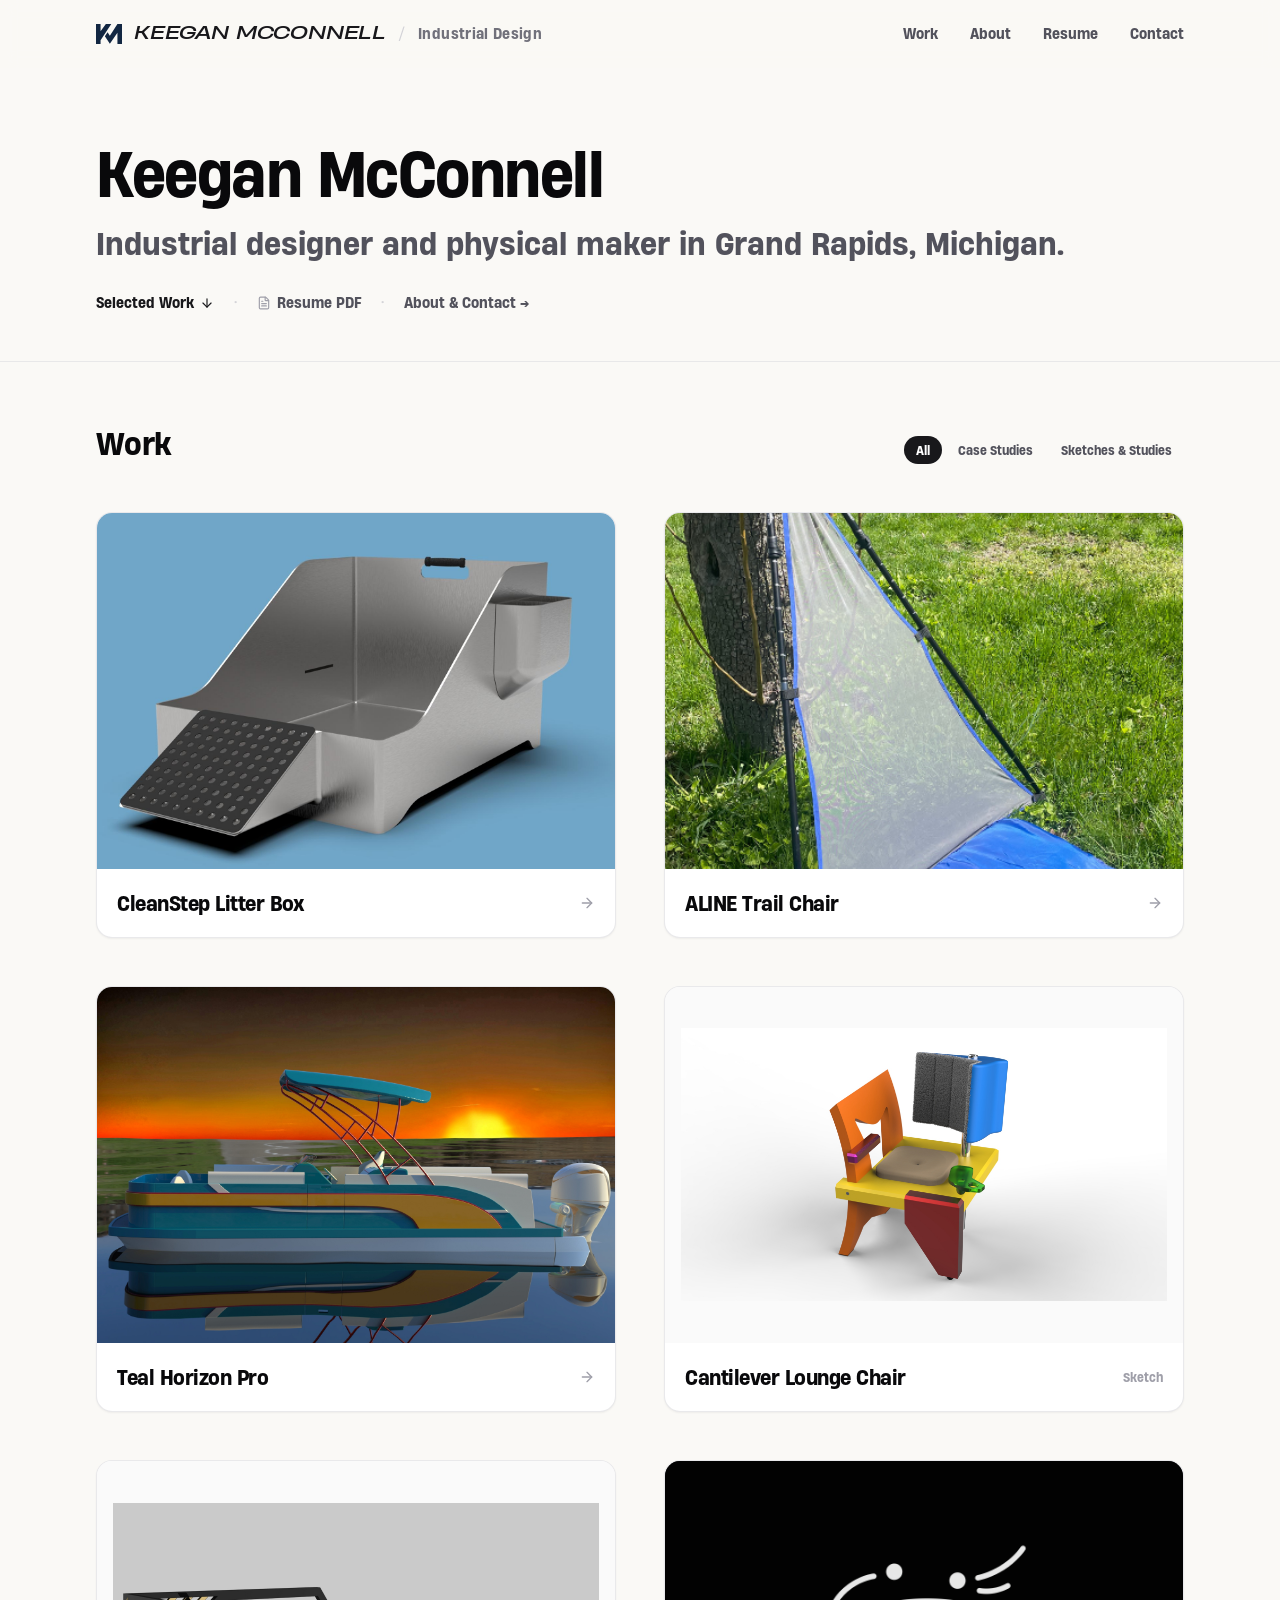
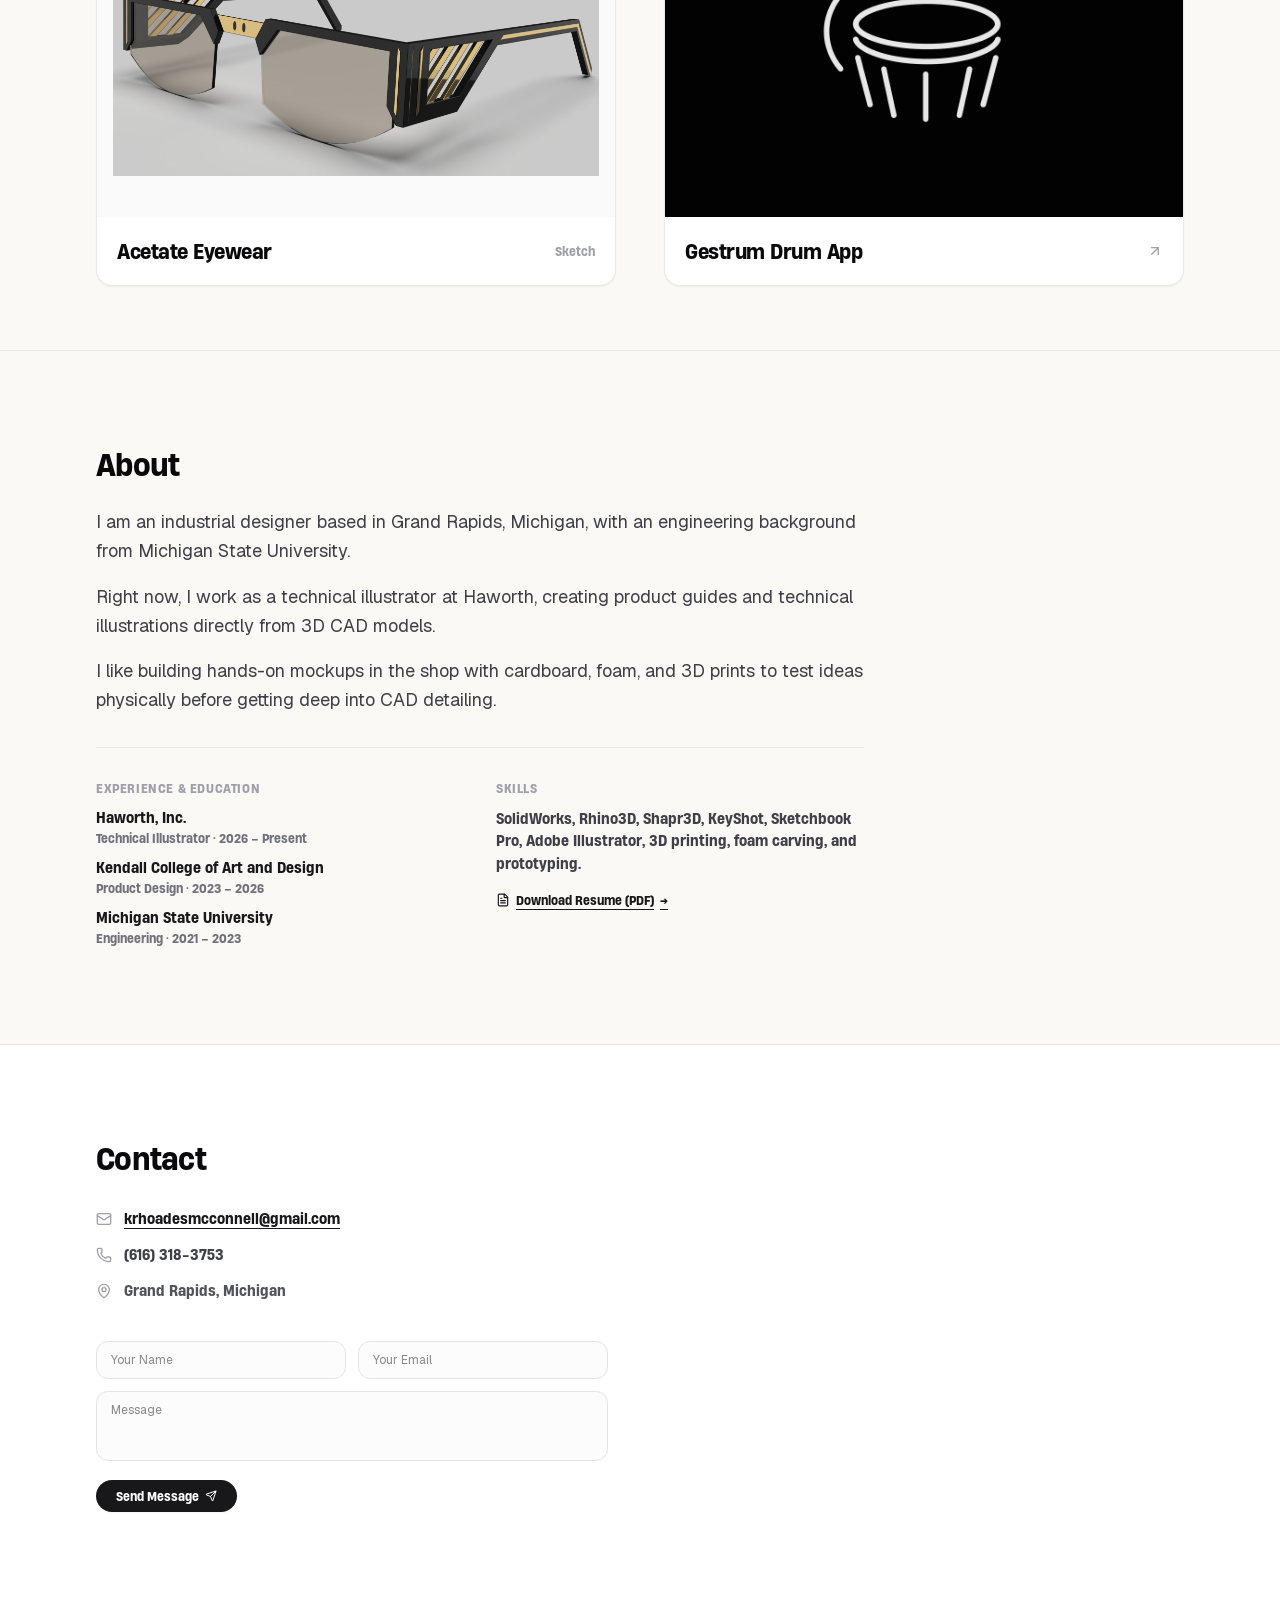
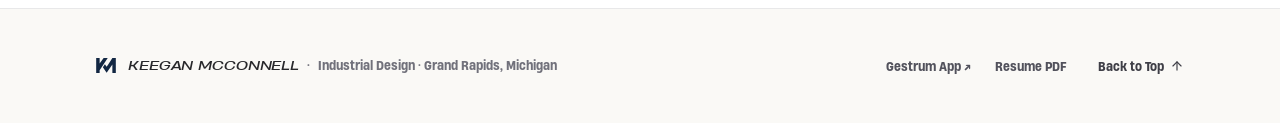
==== commit 3ebf8d85: "Update cleanstep 3D print images to 3:4, replace font-mono with font-heading, add slash separator, r" ====
--- a/index.html
+++ b/index.html
@@ -1,4 +1,4 @@
-<!DOCTYPE html><html lang="en" class="scroll-smooth"><head><meta charSet="utf-8"/><meta name="viewport" content="width=device-width, initial-scale=1"/><link rel="preload" href="/_next/static/media/07a39a8a4660cc7c-s.p.0r6juujl39pe6.woff2" as="font" crossorigin="" type="font/woff2"/><link rel="preload" href="/_next/static/media/605ce01b664af129-s.p.0wgildi0cnwt9.woff2" as="font" crossorigin="" type="font/woff2"/><link rel="stylesheet" href="/_next/static/chunks/2jxjhuq2lqyxt.css" data-precedence="next"/><link rel="preload" as="script" fetchPriority="low" href="/_next/static/chunks/1pcw6gskne7pf.js"/><script src="/_next/static/chunks/1wnov70f88xjy.js" async=""></script><script src="/_next/static/chunks/092r-mewpaf3q.js" async=""></script><script src="/_next/static/chunks/0c98xzjfks9hq.js" async=""></script><script src="/_next/static/chunks/turbopack-2u1d16houkiyo.js" async=""></script><script src="/_next/static/chunks/3qfy96eoyh-ek.js" async=""></script><script src="/_next/static/chunks/0tkgo_hfqsd15.js" async=""></script><script src="/_next/static/chunks/1ws8c-fxmqry6.js" async=""></script><meta name="theme-color" content="#faf9f6"/><title>Keegan McConnell // Industrial Designer</title><meta name="description" content="Industrial design portfolio of Keegan McConnell, based in Grand Rapids, Michigan. Simple, functional products developed through sketching, hands-on prototyping, and 3D modeling."/><meta name="author" content="Keegan McConnell"/><meta name="keywords" content="Keegan McConnell,Industrial Designer,Grand Rapids Michigan,Product Design,Furniture Design,Outdoor Gear,Marine Design,Prototyping,CAD"/><link rel="icon" href="/favicon.ico?favicon.117ezoe8m31dk.ico" sizes="48x48" type="image/x-icon"/><link rel="icon" href="/favicon.svg"/><meta name="next-size-adjust" content=""/><script src="/_next/static/chunks/0cz1d0mv5g_q7.js" noModule=""></script></head><body class="T19VSG_variable _8Li5zG_variable min-h-screen bg-[#faf9f6] text-zinc-900 antialiased selection:bg-zinc-200"><div hidden=""><!--$--><!--/$--></div><main class="min-h-screen flex flex-col bg-[#faf9f6] text-zinc-900 selection:bg-zinc-200"><header class="fixed top-0 left-0 right-0 z-40 transition-all duration-300 bg-[#faf9f6]/80 backdrop-blur-sm py-5"><div class="max-w-6xl mx-auto px-4 sm:px-8 flex items-center justify-between gap-4"><a class="flex items-center gap-2.5 sm:gap-3 text-zinc-900 group shrink-0 whitespace-nowrap" href="/"><div class="flex items-center justify-center shrink-0"><svg viewBox="0 0 364 278" width="26" height="20" fill="none" xmlns="http://www.w3.org/2000/svg" class="" aria-label="Keegan McConnell Monogram Logo"><path d="M 0 0
+<!DOCTYPE html><html lang="en" class="scroll-smooth"><head><meta charSet="utf-8"/><meta name="viewport" content="width=device-width, initial-scale=1"/><link rel="preload" href="/_next/static/media/07a39a8a4660cc7c-s.p.0r6juujl39pe6.woff2" as="font" crossorigin="" type="font/woff2"/><link rel="preload" href="/_next/static/media/605ce01b664af129-s.p.0wgildi0cnwt9.woff2" as="font" crossorigin="" type="font/woff2"/><link rel="stylesheet" href="/_next/static/chunks/1c3jlvy6eu5ul.css" data-precedence="next"/><link rel="preload" as="script" fetchPriority="low" href="/_next/static/chunks/1pcw6gskne7pf.js"/><script src="/_next/static/chunks/1wnov70f88xjy.js" async=""></script><script src="/_next/static/chunks/092r-mewpaf3q.js" async=""></script><script src="/_next/static/chunks/0c98xzjfks9hq.js" async=""></script><script src="/_next/static/chunks/turbopack-2u1d16houkiyo.js" async=""></script><script src="/_next/static/chunks/3qfy96eoyh-ek.js" async=""></script><script src="/_next/static/chunks/0v6vengzr9gmf.js" async=""></script><script src="/_next/static/chunks/1ws8c-fxmqry6.js" async=""></script><meta name="theme-color" content="#faf9f6"/><title>Keegan McConnell // Industrial Designer</title><meta name="description" content="Industrial design portfolio of Keegan McConnell, based in Grand Rapids, Michigan. Simple, functional products developed through sketching, hands-on prototyping, and 3D modeling."/><meta name="author" content="Keegan McConnell"/><meta name="keywords" content="Keegan McConnell,Industrial Designer,Grand Rapids Michigan,Product Design,Furniture Design,Outdoor Gear,Marine Design,Prototyping,CAD"/><link rel="icon" href="/favicon.ico?favicon.117ezoe8m31dk.ico" sizes="48x48" type="image/x-icon"/><link rel="icon" href="/favicon.svg"/><meta name="next-size-adjust" content=""/><script src="/_next/static/chunks/0cz1d0mv5g_q7.js" noModule=""></script></head><body class="T19VSG_variable _8Li5zG_variable min-h-screen bg-[#faf9f6] text-zinc-900 antialiased selection:bg-zinc-200"><div hidden=""><!--$--><!--/$--></div><main class="min-h-screen flex flex-col bg-[#faf9f6] text-zinc-900 selection:bg-zinc-200"><header class="fixed top-0 left-0 right-0 z-40 transition-all duration-300 bg-[#faf9f6]/80 backdrop-blur-sm py-5"><div class="max-w-6xl mx-auto px-4 sm:px-8 flex items-center justify-between gap-4"><a class="flex items-center gap-2.5 sm:gap-3 text-zinc-900 group shrink-0 whitespace-nowrap" href="/"><div class="flex items-center justify-center shrink-0"><svg viewBox="0 0 364 278" width="26" height="20" fill="none" xmlns="http://www.w3.org/2000/svg" class="" aria-label="Keegan McConnell Monogram Logo"><path d="M 0 0
            H 64
            V 102
            L 138 0
@@ -17,7 +17,7 @@
            L 194 162
            L 226 114
            L 300 0
-           Z" fill="#122742"></path></svg></div><span class="font-heading-wide font-bold tracking-tight text-sm sm:text-base md:text-lg uppercase whitespace-nowrap">Keegan McConnell</span><span class="text-zinc-300 hidden md:inline select-none">/</span><span class="font-heading text-zinc-500 text-xs sm:text-sm font-medium tracking-wide hidden md:inline whitespace-nowrap">Industrial Design</span></a><nav class="flex items-center gap-6 sm:gap-8 text-sm text-zinc-600 font-medium font-heading shrink-0 whitespace-nowrap"><a class="hover:text-zinc-950 transition-colors" href="/#work">Work</a><a class="hover:text-zinc-950 transition-colors" href="/#about">About</a><a href="/Keegan_McConnell_Resume.pdf" target="_blank" rel="noreferrer" class="hover:text-zinc-950 transition-colors">Resume</a><a class="hover:text-zinc-950 transition-colors" href="/#contact">Contact</a></nav></div></header><section class="pt-28 pb-8 sm:pt-36 sm:pb-12 bg-[#faf9f6]"><div class="max-w-6xl mx-auto px-6 sm:px-8"><div class="w-full"><h1 class="font-heading text-4xl sm:text-6xl font-bold text-zinc-950 tracking-tight mb-4">Keegan McConnell</h1><p class="font-heading text-lg sm:text-2xl lg:text-3xl text-zinc-600 font-normal leading-relaxed mb-6">Industrial designer and physical maker in Grand Rapids, Michigan.</p><div class="flex flex-wrap items-center gap-5 text-xs sm:text-sm font-heading font-medium"><a href="#work" class="inline-flex items-center gap-1.5 text-zinc-900 hover:text-zinc-600 transition-colors font-semibold"><span>Selected Work</span><svg xmlns="http://www.w3.org/2000/svg" width="24" height="24" viewBox="0 0 24 24" fill="none" stroke="currentColor" stroke-width="2" stroke-linecap="round" stroke-linejoin="round" class="lucide lucide-arrow-down w-3.5 h-3.5" aria-hidden="true"><path d="M12 5v14"></path><path d="m19 12-7 7-7-7"></path></svg></a><span class="text-zinc-300">•</span><a href="/Keegan_McConnell_Resume.pdf" target="_blank" rel="noreferrer" class="inline-flex items-center gap-1.5 text-zinc-600 hover:text-zinc-950 transition-colors"><svg xmlns="http://www.w3.org/2000/svg" width="24" height="24" viewBox="0 0 24 24" fill="none" stroke="currentColor" stroke-width="2" stroke-linecap="round" stroke-linejoin="round" class="lucide lucide-file-text w-3.5 h-3.5 text-zinc-400" aria-hidden="true"><path d="M6 22a2 2 0 0 1-2-2V4a2 2 0 0 1 2-2h8a2.4 2.4 0 0 1 1.704.706l3.588 3.588A2.4 2.4 0 0 1 20 8v12a2 2 0 0 1-2 2z"></path><path d="M14 2v5a1 1 0 0 0 1 1h5"></path><path d="M10 9H8"></path><path d="M16 13H8"></path><path d="M16 17H8"></path></svg><span>Resume PDF</span></a><span class="text-zinc-300">•</span><a href="#about" class="text-zinc-600 hover:text-zinc-950 transition-colors">About &amp; Contact →</a></div></div></div></section><section id="work" class="py-8 sm:py-16 border-t border-zinc-200/80 bg-[#faf9f6]"><div class="max-w-6xl mx-auto px-6 sm:px-8"><div class="flex flex-col sm:flex-row sm:items-baseline justify-between gap-4 mb-10 sm:mb-12"><h2 class="font-heading font-bold text-2xl sm:text-3xl text-zinc-950 tracking-tight">Work</h2><div class="flex items-center gap-1 font-heading text-xs"><button class="px-3 py-1.5 rounded-full transition-colors bg-zinc-900 text-white font-medium">All</button><button class="px-3 py-1.5 rounded-full transition-colors text-zinc-600 hover:text-zinc-950">Case Studies</button><button class="px-3 py-1.5 rounded-full transition-colors text-zinc-600 hover:text-zinc-950">Sketches &amp; Studies</button></div></div><div class="grid grid-cols-1 md:grid-cols-2 gap-8 sm:gap-12"><a class="group flex flex-col rounded-2xl bg-white border border-zinc-200/80 hover:border-zinc-400/80 shadow-xs hover:shadow-lg transition-all duration-300 overflow-hidden" href="/projects/cleanstep/"><div class="relative w-full aspect-[16/11] bg-zinc-100 overflow-hidden"><img alt="CleanStep Litter Box" loading="lazy" decoding="async" data-nimg="fill" class="object-cover group-hover:scale-105 transition-transform duration-500 ease-out" style="position:absolute;height:100%;width:100%;left:0;top:0;right:0;bottom:0;color:transparent" src="/projects/cleanstep/curated/cleanstep-hero-studio.jpg"/></div><div class="p-5 flex items-center justify-between"><h3 class="font-heading font-bold text-lg sm:text-xl text-zinc-950 tracking-tight group-hover:text-zinc-600 transition-colors">CleanStep Litter Box</h3><svg xmlns="http://www.w3.org/2000/svg" width="24" height="24" viewBox="0 0 24 24" fill="none" stroke="currentColor" stroke-width="2" stroke-linecap="round" stroke-linejoin="round" class="lucide lucide-arrow-right w-4 h-4 text-zinc-400 group-hover:text-zinc-950 group-hover:translate-x-1 transition-all" aria-hidden="true"><path d="M5 12h14"></path><path d="m12 5 7 7-7 7"></path></svg></div></a><a class="group flex flex-col rounded-2xl bg-white border border-zinc-200/80 hover:border-zinc-400/80 shadow-xs hover:shadow-lg transition-all duration-300 overflow-hidden" href="/projects/aline/"><div class="relative w-full aspect-[16/11] bg-zinc-100 overflow-hidden"><img alt="ALINE Trail Chair" loading="lazy" decoding="async" data-nimg="fill" class="object-cover group-hover:scale-105 transition-transform duration-500 ease-out" style="position:absolute;height:100%;width:100%;left:0;top:0;right:0;bottom:0;color:transparent" src="/projects/aline/final-build.png"/></div><div class="p-5 flex items-center justify-between"><h3 class="font-heading font-bold text-lg sm:text-xl text-zinc-950 tracking-tight group-hover:text-zinc-600 transition-colors">ALINE Trail Chair</h3><svg xmlns="http://www.w3.org/2000/svg" width="24" height="24" viewBox="0 0 24 24" fill="none" stroke="currentColor" stroke-width="2" stroke-linecap="round" stroke-linejoin="round" class="lucide lucide-arrow-right w-4 h-4 text-zinc-400 group-hover:text-zinc-950 group-hover:translate-x-1 transition-all" aria-hidden="true"><path d="M5 12h14"></path><path d="m12 5 7 7-7 7"></path></svg></div></a><a class="group flex flex-col rounded-2xl bg-white border border-zinc-200/80 hover:border-zinc-400/80 shadow-xs hover:shadow-lg transition-all duration-300 overflow-hidden" href="/projects/pontoon/"><div class="relative w-full aspect-[16/11] bg-zinc-100 overflow-hidden"><img alt="Teal Horizon Pro" loading="lazy" decoding="async" data-nimg="fill" class="object-cover group-hover:scale-105 transition-transform duration-500 ease-out" style="position:absolute;height:100%;width:100%;left:0;top:0;right:0;bottom:0;color:transparent" src="/projects/pontoon/hero.jpg"/></div><div class="p-5 flex items-center justify-between"><h3 class="font-heading font-bold text-lg sm:text-xl text-zinc-950 tracking-tight group-hover:text-zinc-600 transition-colors">Teal Horizon Pro</h3><svg xmlns="http://www.w3.org/2000/svg" width="24" height="24" viewBox="0 0 24 24" fill="none" stroke="currentColor" stroke-width="2" stroke-linecap="round" stroke-linejoin="round" class="lucide lucide-arrow-right w-4 h-4 text-zinc-400 group-hover:text-zinc-950 group-hover:translate-x-1 transition-all" aria-hidden="true"><path d="M5 12h14"></path><path d="m12 5 7 7-7 7"></path></svg></div></a><div class="group flex flex-col rounded-2xl bg-white border border-zinc-200/80 hover:border-zinc-400/80 shadow-xs hover:shadow-lg transition-all duration-300 overflow-hidden"><div class="relative w-full aspect-[16/11] bg-zinc-50 overflow-hidden p-4"><img alt="Cantilever Lounge Chair" loading="lazy" decoding="async" data-nimg="fill" class="object-contain p-4 group-hover:scale-105 transition-transform duration-500 ease-out" style="position:absolute;height:100%;width:100%;left:0;top:0;right:0;bottom:0;color:transparent" src="/projects/rapid-studies/Resume_Designs/Chair_PerspectiveView.jpg"/></div><div class="p-5 flex items-center justify-between"><h3 class="font-heading font-bold text-lg sm:text-xl text-zinc-950 tracking-tight">Cantilever Lounge Chair</h3><span class="text-xs font-mono text-zinc-400">Sketch</span></div></div><div class="group flex flex-col rounded-2xl bg-white border border-zinc-200/80 hover:border-zinc-400/80 shadow-xs hover:shadow-lg transition-all duration-300 overflow-hidden"><div class="relative w-full aspect-[16/11] bg-zinc-50 overflow-hidden p-4"><img alt="Acetate Eyewear" loading="lazy" decoding="async" data-nimg="fill" class="object-contain p-4 group-hover:scale-105 transition-transform duration-500 ease-out" style="position:absolute;height:100%;width:100%;left:0;top:0;right:0;bottom:0;color:transparent" src="/projects/rapid-studies/Resume_Designs/Frames1.jpg"/></div><div class="p-5 flex items-center justify-between"><h3 class="font-heading font-bold text-lg sm:text-xl text-zinc-950 tracking-tight">Acetate Eyewear</h3><span class="text-xs font-mono text-zinc-400">Sketch</span></div></div><a href="https://keeganrmc.github.io/gestrum/" target="_blank" rel="noreferrer" class="group flex flex-col rounded-2xl bg-white border border-zinc-200/80 hover:border-zinc-400/80 shadow-xs hover:shadow-lg transition-all duration-300 overflow-hidden"><div class="relative w-full aspect-[16/11] bg-zinc-900 overflow-hidden p-4"><img alt="Gestrum Drum App" loading="lazy" decoding="async" data-nimg="fill" class="object-cover group-hover:scale-105 transition-transform duration-500 ease-out opacity-90" style="position:absolute;height:100%;width:100%;left:0;top:0;right:0;bottom:0;color:transparent" src="/projects/rapid-studies/Resume_Designs/gestrum-drum.jpg"/></div><div class="p-5 flex items-center justify-between"><h3 class="font-heading font-bold text-lg sm:text-xl text-zinc-950 tracking-tight group-hover:text-zinc-600 transition-colors">Gestrum Drum App</h3><svg xmlns="http://www.w3.org/2000/svg" width="24" height="24" viewBox="0 0 24 24" fill="none" stroke="currentColor" stroke-width="2" stroke-linecap="round" stroke-linejoin="round" class="lucide lucide-arrow-up-right w-4 h-4 text-zinc-400 group-hover:text-zinc-950 transition-colors" aria-hidden="true"><path d="M7 7h10v10"></path><path d="M7 17 17 7"></path></svg></div></a></div></div></section><section id="about" class="py-16 sm:py-24 border-t border-zinc-200/80 bg-[#faf9f6]"><div class="max-w-6xl mx-auto px-6 sm:px-8"><div class="max-w-3xl"><h2 class="font-heading font-bold text-2xl sm:text-3xl text-zinc-950 tracking-tight mb-6">About</h2><div class="space-y-4 text-base sm:text-lg text-zinc-700 leading-relaxed font-normal mb-8"><p>I am an industrial designer based in Grand Rapids, Michigan, with an engineering background from Michigan State University.</p><p>Right now, I work as a technical illustrator at Haworth, creating product guides and technical illustrations directly from 3D CAD models.</p><p>I like building hands-on mockups in the shop with cardboard, foam, and 3D prints to test ideas physically before getting deep into CAD detailing.</p></div><div class="grid grid-cols-1 sm:grid-cols-2 gap-8 pt-8 border-t border-zinc-200/80 text-sm"><div><h3 class="font-mono text-xs font-semibold uppercase tracking-wider text-zinc-400 mb-3">Experience &amp; Education</h3><ul class="space-y-2.5 text-zinc-700 font-heading"><li><span class="font-bold text-zinc-900 block">Haworth, Inc.</span><span class="text-xs text-zinc-500">Technical Illustrator • 2026 – Present</span></li><li><span class="font-bold text-zinc-900 block">Kendall College of Art and Design (KCAD)</span><span class="text-xs text-zinc-500">Product Design • 2023 – 2026</span></li><li><span class="font-bold text-zinc-900 block">Michigan State University</span><span class="text-xs text-zinc-500">Engineering • 2021 – 2023</span></li></ul></div><div><h3 class="font-mono text-xs font-semibold uppercase tracking-wider text-zinc-400 mb-3">Skills</h3><p class="text-zinc-700 font-heading text-xs sm:text-sm leading-relaxed mb-4">SolidWorks, Rhino3D, Shapr3D, KeyShot, Sketchbook Pro, Adobe Illustrator, 3D printing, foam carving, and prototyping.</p><a href="/Keegan_McConnell_Resume.pdf" target="_blank" rel="noreferrer" class="inline-flex items-center gap-1.5 text-xs font-heading font-medium text-zinc-900 hover:text-zinc-600 underline underline-offset-4 transition-colors"><svg xmlns="http://www.w3.org/2000/svg" width="24" height="24" viewBox="0 0 24 24" fill="none" stroke="currentColor" stroke-width="2" stroke-linecap="round" stroke-linejoin="round" class="lucide lucide-file-text w-3.5 h-3.5" aria-hidden="true"><path d="M6 22a2 2 0 0 1-2-2V4a2 2 0 0 1 2-2h8a2.4 2.4 0 0 1 1.704.706l3.588 3.588A2.4 2.4 0 0 1 20 8v12a2 2 0 0 1-2 2z"></path><path d="M14 2v5a1 1 0 0 0 1 1h5"></path><path d="M10 9H8"></path><path d="M16 13H8"></path><path d="M16 17H8"></path></svg><span>Download Resume (PDF)</span>→</a></div></div></div></div></section><section id="contact" class="py-16 sm:py-24 border-t border-zinc-200/80 bg-white"><div class="max-w-6xl mx-auto px-6 sm:px-8"><div class="max-w-2xl"><h2 class="font-heading font-bold text-2xl sm:text-3xl text-zinc-950 tracking-tight mb-8">Contact</h2><div class="space-y-4 text-sm font-heading mb-10"><div class="flex items-center gap-3"><svg xmlns="http://www.w3.org/2000/svg" width="24" height="24" viewBox="0 0 24 24" fill="none" stroke="currentColor" stroke-width="2" stroke-linecap="round" stroke-linejoin="round" class="lucide lucide-mail w-4 h-4 text-zinc-400 shrink-0" aria-hidden="true"><path d="m22 7-8.991 5.727a2 2 0 0 1-2.009 0L2 7"></path><rect x="2" y="4" width="20" height="16" rx="2"></rect></svg><a href="mailto:krhoadesmcconnell@gmail.com" class="text-zinc-900 hover:text-zinc-600 underline underline-offset-4 transition-colors font-medium">krhoadesmcconnell@gmail.com</a></div><div class="flex items-center gap-3"><svg xmlns="http://www.w3.org/2000/svg" width="24" height="24" viewBox="0 0 24 24" fill="none" stroke="currentColor" stroke-width="2" stroke-linecap="round" stroke-linejoin="round" class="lucide lucide-phone w-4 h-4 text-zinc-400 shrink-0" aria-hidden="true"><path d="M13.832 16.568a1 1 0 0 0 1.213-.303l.355-.465A2 2 0 0 1 17 15h3a2 2 0 0 1 2 2v3a2 2 0 0 1-2 2A18 18 0 0 1 2 4a2 2 0 0 1 2-2h3a2 2 0 0 1 2 2v3a2 2 0 0 1-.8 1.6l-.468.351a1 1 0 0 0-.292 1.233 14 14 0 0 0 6.392 6.384"></path></svg><a href="tel:6163183753" class="text-zinc-700 hover:text-zinc-950 transition-colors">(616) 318-3753</a></div><div class="flex items-center gap-3 text-zinc-600"><svg xmlns="http://www.w3.org/2000/svg" width="24" height="24" viewBox="0 0 24 24" fill="none" stroke="currentColor" stroke-width="2" stroke-linecap="round" stroke-linejoin="round" class="lucide lucide-map-pin w-4 h-4 text-zinc-400 shrink-0" aria-hidden="true"><path d="M20 10c0 4.993-5.539 10.193-7.399 11.799a1 1 0 0 1-1.202 0C9.539 20.193 4 14.993 4 10a8 8 0 0 1 16 0"></path><circle cx="12" cy="10" r="3"></circle></svg><span>Grand Rapids, Michigan</span></div></div><form class="space-y-3 max-w-lg"><div class="grid grid-cols-1 sm:grid-cols-2 gap-3"><input type="text" required="" placeholder="Your Name" class="w-full px-3.5 py-2.5 rounded-xl border border-zinc-200 text-xs text-zinc-900 focus:outline-none focus:border-zinc-900 bg-zinc-50/50" value=""/><input type="email" required="" placeholder="Your Email" class="w-full px-3.5 py-2.5 rounded-xl border border-zinc-200 text-xs text-zinc-900 focus:outline-none focus:border-zinc-900 bg-zinc-50/50" value=""/></div><textarea required="" rows="3" placeholder="Message" class="w-full px-3.5 py-2.5 rounded-xl border border-zinc-200 text-xs text-zinc-900 focus:outline-none focus:border-zinc-900 bg-zinc-50/50 resize-none"></textarea><button type="submit" class="px-5 py-2 rounded-full bg-zinc-900 text-white hover:bg-zinc-800 transition-colors text-xs font-heading font-medium flex items-center gap-1.5 shadow-xs"><span>Send Message</span><svg xmlns="http://www.w3.org/2000/svg" width="24" height="24" viewBox="0 0 24 24" fill="none" stroke="currentColor" stroke-width="2" stroke-linecap="round" stroke-linejoin="round" class="lucide lucide-send w-3 h-3" aria-hidden="true"><path d="M14.536 21.686a.5.5 0 0 0 .937-.024l6.5-19a.496.496 0 0 0-.635-.635l-19 6.5a.5.5 0 0 0-.024.937l7.93 3.18a2 2 0 0 1 1.112 1.11z"></path><path d="m21.854 2.147-10.94 10.939"></path></svg></button></form></div></div></section><footer class="border-t border-zinc-200/80 bg-[#faf9f6] py-12 text-xs text-zinc-500 font-heading"><div class="max-w-6xl mx-auto px-6 sm:px-8 flex flex-col sm:flex-row items-center justify-between gap-4"><div class="flex items-center gap-3"><svg viewBox="0 0 364 278" width="20" height="15" fill="none" xmlns="http://www.w3.org/2000/svg" class="" aria-label="Keegan McConnell Monogram Logo"><path d="M 0 0
+           Z" fill="#122742"></path></svg></div><span class="font-heading-wide font-bold tracking-tight text-sm sm:text-base md:text-lg uppercase whitespace-nowrap">Keegan McConnell</span><span class="text-zinc-300 hidden md:inline select-none">/</span><span class="font-heading text-zinc-500 text-xs sm:text-sm font-medium tracking-wide hidden md:inline whitespace-nowrap">Industrial Design</span></a><nav class="flex items-center gap-6 sm:gap-8 text-sm text-zinc-600 font-medium font-heading shrink-0 whitespace-nowrap"><a class="hover:text-zinc-950 transition-colors" href="/#work">Work</a><a class="hover:text-zinc-950 transition-colors" href="/#about">About</a><a href="/Keegan_McConnell_Resume.pdf" target="_blank" rel="noreferrer" class="hover:text-zinc-950 transition-colors">Resume</a><a class="hover:text-zinc-950 transition-colors" href="/#contact">Contact</a></nav></div></header><section class="pt-28 pb-8 sm:pt-36 sm:pb-12 bg-[#faf9f6]"><div class="max-w-6xl mx-auto px-6 sm:px-8"><div class="w-full"><h1 class="font-heading text-4xl sm:text-6xl font-bold text-zinc-950 tracking-tight mb-4">Keegan McConnell</h1><p class="font-heading text-lg sm:text-2xl lg:text-3xl text-zinc-600 font-normal leading-relaxed mb-6">Industrial designer and physical maker in Grand Rapids, Michigan.</p><div class="flex flex-wrap items-center gap-5 text-xs sm:text-sm font-heading font-medium"><a href="#work" class="inline-flex items-center gap-1.5 text-zinc-900 hover:text-zinc-600 transition-colors font-semibold"><span>Selected Work</span><svg xmlns="http://www.w3.org/2000/svg" width="24" height="24" viewBox="0 0 24 24" fill="none" stroke="currentColor" stroke-width="2" stroke-linecap="round" stroke-linejoin="round" class="lucide lucide-arrow-down w-3.5 h-3.5" aria-hidden="true"><path d="M12 5v14"></path><path d="m19 12-7 7-7-7"></path></svg></a><span class="text-zinc-300">•</span><a href="/Keegan_McConnell_Resume.pdf" target="_blank" rel="noreferrer" class="inline-flex items-center gap-1.5 text-zinc-600 hover:text-zinc-950 transition-colors"><svg xmlns="http://www.w3.org/2000/svg" width="24" height="24" viewBox="0 0 24 24" fill="none" stroke="currentColor" stroke-width="2" stroke-linecap="round" stroke-linejoin="round" class="lucide lucide-file-text w-3.5 h-3.5 text-zinc-400" aria-hidden="true"><path d="M6 22a2 2 0 0 1-2-2V4a2 2 0 0 1 2-2h8a2.4 2.4 0 0 1 1.704.706l3.588 3.588A2.4 2.4 0 0 1 20 8v12a2 2 0 0 1-2 2z"></path><path d="M14 2v5a1 1 0 0 0 1 1h5"></path><path d="M10 9H8"></path><path d="M16 13H8"></path><path d="M16 17H8"></path></svg><span>Resume PDF</span></a><span class="text-zinc-300">•</span><a href="#about" class="text-zinc-600 hover:text-zinc-950 transition-colors">About &amp; Contact →</a></div></div></div></section><section id="work" class="py-8 sm:py-16 border-t border-zinc-200/80 bg-[#faf9f6]"><div class="max-w-6xl mx-auto px-6 sm:px-8"><div class="flex flex-col sm:flex-row sm:items-baseline justify-between gap-4 mb-10 sm:mb-12"><h2 class="font-heading font-bold text-2xl sm:text-3xl text-zinc-950 tracking-tight">Work</h2><div class="flex items-center gap-1 font-heading text-xs"><button class="px-3 py-1.5 rounded-full transition-colors bg-zinc-900 text-white font-medium">All</button><button class="px-3 py-1.5 rounded-full transition-colors text-zinc-600 hover:text-zinc-950">Case Studies</button><button class="px-3 py-1.5 rounded-full transition-colors text-zinc-600 hover:text-zinc-950">Sketches &amp; Studies</button></div></div><div class="grid grid-cols-1 md:grid-cols-2 gap-8 sm:gap-12"><a class="group flex flex-col rounded-2xl bg-white border border-zinc-200/80 hover:border-zinc-400/80 shadow-xs hover:shadow-lg transition-all duration-300 overflow-hidden" href="/projects/cleanstep/"><div class="relative w-full aspect-[16/11] bg-zinc-100 overflow-hidden"><img alt="CleanStep Litter Box" loading="lazy" decoding="async" data-nimg="fill" class="object-cover group-hover:scale-105 transition-transform duration-500 ease-out" style="position:absolute;height:100%;width:100%;left:0;top:0;right:0;bottom:0;color:transparent" src="/projects/cleanstep/curated/cleanstep-hero-studio.jpg"/></div><div class="p-5 flex items-center justify-between"><h3 class="font-heading font-bold text-lg sm:text-xl text-zinc-950 tracking-tight group-hover:text-zinc-600 transition-colors">CleanStep Litter Box</h3><svg xmlns="http://www.w3.org/2000/svg" width="24" height="24" viewBox="0 0 24 24" fill="none" stroke="currentColor" stroke-width="2" stroke-linecap="round" stroke-linejoin="round" class="lucide lucide-arrow-right w-4 h-4 text-zinc-400 group-hover:text-zinc-950 group-hover:translate-x-1 transition-all" aria-hidden="true"><path d="M5 12h14"></path><path d="m12 5 7 7-7 7"></path></svg></div></a><a class="group flex flex-col rounded-2xl bg-white border border-zinc-200/80 hover:border-zinc-400/80 shadow-xs hover:shadow-lg transition-all duration-300 overflow-hidden" href="/projects/aline/"><div class="relative w-full aspect-[16/11] bg-zinc-100 overflow-hidden"><img alt="ALINE Trail Chair" loading="lazy" decoding="async" data-nimg="fill" class="object-cover group-hover:scale-105 transition-transform duration-500 ease-out" style="position:absolute;height:100%;width:100%;left:0;top:0;right:0;bottom:0;color:transparent" src="/projects/aline/final-build.png"/></div><div class="p-5 flex items-center justify-between"><h3 class="font-heading font-bold text-lg sm:text-xl text-zinc-950 tracking-tight group-hover:text-zinc-600 transition-colors">ALINE Trail Chair</h3><svg xmlns="http://www.w3.org/2000/svg" width="24" height="24" viewBox="0 0 24 24" fill="none" stroke="currentColor" stroke-width="2" stroke-linecap="round" stroke-linejoin="round" class="lucide lucide-arrow-right w-4 h-4 text-zinc-400 group-hover:text-zinc-950 group-hover:translate-x-1 transition-all" aria-hidden="true"><path d="M5 12h14"></path><path d="m12 5 7 7-7 7"></path></svg></div></a><a class="group flex flex-col rounded-2xl bg-white border border-zinc-200/80 hover:border-zinc-400/80 shadow-xs hover:shadow-lg transition-all duration-300 overflow-hidden" href="/projects/pontoon/"><div class="relative w-full aspect-[16/11] bg-zinc-100 overflow-hidden"><img alt="Teal Horizon Pro" loading="lazy" decoding="async" data-nimg="fill" class="object-cover group-hover:scale-105 transition-transform duration-500 ease-out" style="position:absolute;height:100%;width:100%;left:0;top:0;right:0;bottom:0;color:transparent" src="/projects/pontoon/hero.jpg"/></div><div class="p-5 flex items-center justify-between"><h3 class="font-heading font-bold text-lg sm:text-xl text-zinc-950 tracking-tight group-hover:text-zinc-600 transition-colors">Teal Horizon Pro</h3><svg xmlns="http://www.w3.org/2000/svg" width="24" height="24" viewBox="0 0 24 24" fill="none" stroke="currentColor" stroke-width="2" stroke-linecap="round" stroke-linejoin="round" class="lucide lucide-arrow-right w-4 h-4 text-zinc-400 group-hover:text-zinc-950 group-hover:translate-x-1 transition-all" aria-hidden="true"><path d="M5 12h14"></path><path d="m12 5 7 7-7 7"></path></svg></div></a><div class="group flex flex-col rounded-2xl bg-white border border-zinc-200/80 hover:border-zinc-400/80 shadow-xs hover:shadow-lg transition-all duration-300 overflow-hidden"><div class="relative w-full aspect-[16/11] bg-zinc-50 overflow-hidden p-4"><img alt="Cantilever Lounge Chair" loading="lazy" decoding="async" data-nimg="fill" class="object-contain p-4 group-hover:scale-105 transition-transform duration-500 ease-out" style="position:absolute;height:100%;width:100%;left:0;top:0;right:0;bottom:0;color:transparent" src="/projects/rapid-studies/Resume_Designs/Chair_PerspectiveView.jpg"/></div><div class="p-5 flex items-center justify-between"><h3 class="font-heading font-bold text-lg sm:text-xl text-zinc-950 tracking-tight">Cantilever Lounge Chair</h3><span class="text-xs font-heading font-medium text-zinc-400">Sketch</span></div></div><div class="group flex flex-col rounded-2xl bg-white border border-zinc-200/80 hover:border-zinc-400/80 shadow-xs hover:shadow-lg transition-all duration-300 overflow-hidden"><div class="relative w-full aspect-[16/11] bg-zinc-50 overflow-hidden p-4"><img alt="Acetate Eyewear" loading="lazy" decoding="async" data-nimg="fill" class="object-contain p-4 group-hover:scale-105 transition-transform duration-500 ease-out" style="position:absolute;height:100%;width:100%;left:0;top:0;right:0;bottom:0;color:transparent" src="/projects/rapid-studies/Resume_Designs/Frames1.jpg"/></div><div class="p-5 flex items-center justify-between"><h3 class="font-heading font-bold text-lg sm:text-xl text-zinc-950 tracking-tight">Acetate Eyewear</h3><span class="text-xs font-heading font-medium text-zinc-400">Sketch</span></div></div><a href="https://keeganrmc.github.io/gestrum/" target="_blank" rel="noreferrer" class="group flex flex-col rounded-2xl bg-white border border-zinc-200/80 hover:border-zinc-400/80 shadow-xs hover:shadow-lg transition-all duration-300 overflow-hidden"><div class="relative w-full aspect-[16/11] bg-zinc-900 overflow-hidden p-4"><img alt="Gestrum Drum App" loading="lazy" decoding="async" data-nimg="fill" class="object-cover group-hover:scale-105 transition-transform duration-500 ease-out opacity-90" style="position:absolute;height:100%;width:100%;left:0;top:0;right:0;bottom:0;color:transparent" src="/projects/rapid-studies/Resume_Designs/gestrum-drum.jpg"/></div><div class="p-5 flex items-center justify-between"><h3 class="font-heading font-bold text-lg sm:text-xl text-zinc-950 tracking-tight group-hover:text-zinc-600 transition-colors">Gestrum Drum App</h3><svg xmlns="http://www.w3.org/2000/svg" width="24" height="24" viewBox="0 0 24 24" fill="none" stroke="currentColor" stroke-width="2" stroke-linecap="round" stroke-linejoin="round" class="lucide lucide-arrow-up-right w-4 h-4 text-zinc-400 group-hover:text-zinc-950 transition-colors" aria-hidden="true"><path d="M7 7h10v10"></path><path d="M7 17 17 7"></path></svg></div></a></div></div></section><section id="about" class="py-16 sm:py-24 border-t border-zinc-200/80 bg-[#faf9f6]"><div class="max-w-6xl mx-auto px-6 sm:px-8"><div class="max-w-3xl"><h2 class="font-heading font-bold text-2xl sm:text-3xl text-zinc-950 tracking-tight mb-6">About</h2><div class="space-y-4 text-base sm:text-lg text-zinc-700 leading-relaxed font-normal mb-8"><p>I am an industrial designer based in Grand Rapids, Michigan, with an engineering background from Michigan State University.</p><p>Right now, I work as a technical illustrator at Haworth, creating product guides and technical illustrations directly from 3D CAD models.</p><p>I like building hands-on mockups in the shop with cardboard, foam, and 3D prints to test ideas physically before getting deep into CAD detailing.</p></div><div class="grid grid-cols-1 sm:grid-cols-2 gap-8 pt-8 border-t border-zinc-200/80 text-sm"><div><h3 class="font-heading text-xs font-medium uppercase tracking-wider text-zinc-400 mb-3">Experience &amp; Education</h3><ul class="space-y-2.5 text-zinc-700 font-heading"><li><span class="font-bold text-zinc-900 block">Haworth, Inc.</span><span class="text-xs text-zinc-500">Technical Illustrator • 2026 – Present</span></li><li><span class="font-bold text-zinc-900 block">Kendall College of Art and Design</span><span class="text-xs text-zinc-500">Product Design • 2023 – 2026</span></li><li><span class="font-bold text-zinc-900 block">Michigan State University</span><span class="text-xs text-zinc-500">Engineering • 2021 – 2023</span></li></ul></div><div><h3 class="font-heading text-xs font-medium uppercase tracking-wider text-zinc-400 mb-3">Skills</h3><p class="text-zinc-700 font-heading text-xs sm:text-sm leading-relaxed mb-4">SolidWorks, Rhino3D, Shapr3D, KeyShot, Sketchbook Pro, Adobe Illustrator, 3D printing, foam carving, and prototyping.</p><a href="/Keegan_McConnell_Resume.pdf" target="_blank" rel="noreferrer" class="inline-flex items-center gap-1.5 text-xs font-heading font-medium text-zinc-900 hover:text-zinc-600 underline underline-offset-4 transition-colors"><svg xmlns="http://www.w3.org/2000/svg" width="24" height="24" viewBox="0 0 24 24" fill="none" stroke="currentColor" stroke-width="2" stroke-linecap="round" stroke-linejoin="round" class="lucide lucide-file-text w-3.5 h-3.5" aria-hidden="true"><path d="M6 22a2 2 0 0 1-2-2V4a2 2 0 0 1 2-2h8a2.4 2.4 0 0 1 1.704.706l3.588 3.588A2.4 2.4 0 0 1 20 8v12a2 2 0 0 1-2 2z"></path><path d="M14 2v5a1 1 0 0 0 1 1h5"></path><path d="M10 9H8"></path><path d="M16 13H8"></path><path d="M16 17H8"></path></svg><span>Download Resume (PDF)</span>→</a></div></div></div></div></section><section id="contact" class="py-16 sm:py-24 border-t border-zinc-200/80 bg-white"><div class="max-w-6xl mx-auto px-6 sm:px-8"><div class="max-w-2xl"><h2 class="font-heading font-bold text-2xl sm:text-3xl text-zinc-950 tracking-tight mb-8">Contact</h2><div class="space-y-4 text-sm font-heading mb-10"><div class="flex items-center gap-3"><svg xmlns="http://www.w3.org/2000/svg" width="24" height="24" viewBox="0 0 24 24" fill="none" stroke="currentColor" stroke-width="2" stroke-linecap="round" stroke-linejoin="round" class="lucide lucide-mail w-4 h-4 text-zinc-400 shrink-0" aria-hidden="true"><path d="m22 7-8.991 5.727a2 2 0 0 1-2.009 0L2 7"></path><rect x="2" y="4" width="20" height="16" rx="2"></rect></svg><a href="mailto:krhoadesmcconnell@gmail.com" class="text-zinc-900 hover:text-zinc-600 underline underline-offset-4 transition-colors font-medium">krhoadesmcconnell@gmail.com</a></div><div class="flex items-center gap-3"><svg xmlns="http://www.w3.org/2000/svg" width="24" height="24" viewBox="0 0 24 24" fill="none" stroke="currentColor" stroke-width="2" stroke-linecap="round" stroke-linejoin="round" class="lucide lucide-phone w-4 h-4 text-zinc-400 shrink-0" aria-hidden="true"><path d="M13.832 16.568a1 1 0 0 0 1.213-.303l.355-.465A2 2 0 0 1 17 15h3a2 2 0 0 1 2 2v3a2 2 0 0 1-2 2A18 18 0 0 1 2 4a2 2 0 0 1 2-2h3a2 2 0 0 1 2 2v3a2 2 0 0 1-.8 1.6l-.468.351a1 1 0 0 0-.292 1.233 14 14 0 0 0 6.392 6.384"></path></svg><a href="tel:6163183753" class="text-zinc-700 hover:text-zinc-950 transition-colors">(616) 318-3753</a></div><div class="flex items-center gap-3 text-zinc-600"><svg xmlns="http://www.w3.org/2000/svg" width="24" height="24" viewBox="0 0 24 24" fill="none" stroke="currentColor" stroke-width="2" stroke-linecap="round" stroke-linejoin="round" class="lucide lucide-map-pin w-4 h-4 text-zinc-400 shrink-0" aria-hidden="true"><path d="M20 10c0 4.993-5.539 10.193-7.399 11.799a1 1 0 0 1-1.202 0C9.539 20.193 4 14.993 4 10a8 8 0 0 1 16 0"></path><circle cx="12" cy="10" r="3"></circle></svg><span>Grand Rapids, Michigan</span></div></div><form class="space-y-3 max-w-lg"><div class="grid grid-cols-1 sm:grid-cols-2 gap-3"><input type="text" required="" placeholder="Your Name" class="w-full px-3.5 py-2.5 rounded-xl border border-zinc-200 text-xs text-zinc-900 focus:outline-none focus:border-zinc-900 bg-zinc-50/50" value=""/><input type="email" required="" placeholder="Your Email" class="w-full px-3.5 py-2.5 rounded-xl border border-zinc-200 text-xs text-zinc-900 focus:outline-none focus:border-zinc-900 bg-zinc-50/50" value=""/></div><textarea required="" rows="3" placeholder="Message" class="w-full px-3.5 py-2.5 rounded-xl border border-zinc-200 text-xs text-zinc-900 focus:outline-none focus:border-zinc-900 bg-zinc-50/50 resize-none"></textarea><button type="submit" class="px-5 py-2 rounded-full bg-zinc-900 text-white hover:bg-zinc-800 transition-colors text-xs font-heading font-medium flex items-center gap-1.5 shadow-xs"><span>Send Message</span><svg xmlns="http://www.w3.org/2000/svg" width="24" height="24" viewBox="0 0 24 24" fill="none" stroke="currentColor" stroke-width="2" stroke-linecap="round" stroke-linejoin="round" class="lucide lucide-send w-3 h-3" aria-hidden="true"><path d="M14.536 21.686a.5.5 0 0 0 .937-.024l6.5-19a.496.496 0 0 0-.635-.635l-19 6.5a.5.5 0 0 0-.024.937l7.93 3.18a2 2 0 0 1 1.112 1.11z"></path><path d="m21.854 2.147-10.94 10.939"></path></svg></button></form></div></div></section><footer class="border-t border-zinc-200/80 bg-[#faf9f6] py-12 text-xs text-zinc-500 font-heading"><div class="max-w-6xl mx-auto px-6 sm:px-8 flex flex-col sm:flex-row items-center justify-between gap-4"><div class="flex items-center gap-3"><svg viewBox="0 0 364 278" width="20" height="15" fill="none" xmlns="http://www.w3.org/2000/svg" class="" aria-label="Keegan McConnell Monogram Logo"><path d="M 0 0
            H 64
            V 102
            L 138 0
@@ -36,4 +36,4 @@
            L 194 162
            L 226 114
            L 300 0
-           Z" fill="#122742"></path></svg><div><span class="font-heading-wide font-bold uppercase tracking-wider text-zinc-800">Keegan McConnell</span><span class="mx-2">•</span><span>Industrial Design • Grand Rapids, Michigan</span></div></div><div class="flex items-center gap-5 sm:gap-6 text-zinc-600 font-medium"><a href="https://keeganrmc.github.io/gestrum/" class="hover:text-zinc-950 transition-colors">Gestrum App ↗</a><a href="/Keegan_McConnell_Resume.pdf" target="_blank" rel="noreferrer" class="hover:text-zinc-950 transition-colors">Resume PDF</a><button class="flex items-center gap-1.5 text-zinc-700 hover:text-zinc-950 transition-colors font-medium ml-2"><span>Back to Top</span><svg xmlns="http://www.w3.org/2000/svg" width="24" height="24" viewBox="0 0 24 24" fill="none" stroke="currentColor" stroke-width="2" stroke-linecap="round" stroke-linejoin="round" class="lucide lucide-arrow-up w-3.5 h-3.5" aria-hidden="true"><path d="m5 12 7-7 7 7"></path><path d="M12 19V5"></path></svg></button></div></div></footer></main><!--$--><!--/$--><script id="_R_">(globalThis["TURBOPACK"] || (globalThis["TURBOPACK"] = [])).push({"otherChunks":["static/chunks/1pcw6gskne7pf.js","static/chunks/1wnov70f88xjy.js","static/chunks/092r-mewpaf3q.js","static/chunks/0c98xzjfks9hq.js"],"runtimeModuleIds":[94553]});</script><script src="/_next/static/chunks/1pcw6gskne7pf.js" async=""></script><script>(self.__next_f=self.__next_f||[]).push([0])</script><script>self.__next_f.push([1,"1:\"$Sreact.fragment\"\n2:\"/_next/static/chunks/3qfy96eoyh-ek.js\"\n3:I[39756,[\"$2\"],\"default\"]\n4:I[37457,[\"$2\"],\"default\"]\n6:\"/_next/static/chunks/0tkgo_hfqsd15.js\"\n7:\"/_next/static/chunks/1ws8c-fxmqry6.js\"\n8:I[39896,[\"$2\",\"$6\",\"$7\"],\"default\"]\n9:I[28773,[\"$2\",\"$6\",\"$7\"],\"default\"]\na:I[56626,[\"$2\",\"$6\",\"$7\"],\"default\"]\nb:I[85934,[\"$2\",\"$6\",\"$7\"],\"default\"]\nc:I[20638,[\"$2\",\"$6\",\"$7\"],\"default\"]\nd:I[40018,[\"$2\",\"$6\",\"$7\"],\"default\"]\ne:I[97367,[\"$2\"],\"OutletBoundary\"]\nf:\"$Sreact.suspense\"\n11:\"ViewportBoundary\"\n12:I[97367,[\"$2\"],\"$11\"]\n14:\"MetadataBoundary\"\n15:I[97367,[\"$2\"],\"$14\"]\n17:I[68027,[\"$2\"],\"default\",1]\n:HL[\"/_next/static/chunks/2jxjhuq2lqyxt.css\",\"style\"]\n:HL[\"/_next/static/media/07a39a8a4660cc7c-s.p.0r6juujl39pe6.woff2\",\"font\",{\"crossOrigin\":\"\",\"type\":\"font/woff2\"}]\n:HL[\"/_next/static/media/605ce01b664af129-s.p.0wgildi0cnwt9.woff2\",\"font\",{\"crossOrigin\":\"\",\"type\":\"font/woff2\"}]\n5:[[\"children\",{\"s\":\"__PAGE__\",\"h\":512,\"d\":{\"r\":[\"$\",\"$1\",\"c\",{\"children\":[[\"$\",\"main\",null,{\"className\":\"min-h-screen flex flex-col bg-[#faf9f6] text-zinc-900 selection:bg-zinc-200\",\"children\":[[\"$\",\"$L8\",null,{}],[\"$\",\"$L9\",null,{}],[\"$\",\"$La\",null,{}],[\"$\",\"$Lb\",null,{}],[\"$\",\"$Lc\",null,{}],[\"$\",\"$Ld\",null,{}]]}],[[\"$\",\"script\",\"script-0\",{\"src\":\"/_next/static/chunks/0tkgo_hfqsd15.js\",\"async\":true,\"nonce\":\"$undefined\"}],[\"$\",\"script\",\"script-1\",{\"src\":\"/_next/static/chunks/1ws8c-fxmqry6.js\",\"async\":true,\"nonce\":\"$undefined\"}]],[\"$\",\"$Le\",null,{\"children\":[\"$\",\"$f\",null,{\"name\":\"Next.MetadataOutlet\",\"children\":\"$@10\"}]}]]}],\"p\":false,\"v\":null}}]]\n0:{\"P\":null,\"c\":[\"\",\"\"],\"q\":\"\",\"i\":false,\"t\":{\"t\":{\"s\":\"\",\"h\":528,\"d\":{\"r\":[\"$\",\"$1\",\"c\",{\"children\":[[[\"$\",\"link\",\"0\",{\"rel\":\"stylesheet\",\"href\":\"/_next/static/chunks/2jxjhuq2lqyxt.css\",\"precedence\":\"next\",\"crossOrigin\":\"$undefined\",\"nonce\":\"$undefined\"}],[\"$\",\"script\",\"script-0\",{\"src\":\"/_next/static/chunks/3qfy96eoyh-ek.js\",\"async\":true,\"nonce\":\"$undefined\"}]],[\"$\",\"html\",null,{\"lang\":\"en\",\"className\":\"scroll-smooth\",\"children\":[\"$\",\"body\",null,{\"className\":\"T19VSG_variable _8Li5zG_variable min-h-screen bg-[#faf9f6] text-zinc-900 antialiased selection:bg-zinc-200\",\"children\":[\"$\",\"$L3\",null,{\"parallelRouterKey\":\"children\",\"error\":\"$undefined\",\"errorStyles\":\"$undefined\",\"errorScripts\":\"$undefined\",\"template\":[\"$\",\"$L4\",null,{}],\"templateStyles\":\"$undefined\",\"templateScripts\":\"$undefined\",\"notFound\":[[[\"$\",\"title\",null,{\"children\":\"404: This page could not be found.\"}],[\"$\",\"div\",null,{\"style\":{\"fontFamily\":\"system-ui,\\\"Segoe UI\\\",Roboto,Helvetica,Arial,sans-serif,\\\"Apple Color Emoji\\\",\\\"Segoe UI Emoji\\\"\",\"height\":\"100vh\",\"textAlign\":\"center\",\"display\":\"flex\",\"flexDirection\":\"column\",\"alignItems\":\"center\",\"justifyContent\":\"center\"},\"children\":[\"$\",\"div\",null,{\"children\":[[\"$\",\"style\",null,{\"dangerouslySetInnerHTML\":{\"__html\":\"body{color:#000;background:#fff;margin:0}.next-error-h1{border-right:1px solid rgba(0,0,0,.3)}@media (prefers-color-scheme:dark){body{color:#fff;background:#000}.next-error-h1{border-right:1px solid rgba(255,255,255,.3)}}\"}}],[\"$\",\"h1\",null,{\"className\":\"next-error-h1\",\"style\":{\"display\":\"inline-block\",\"margin\":\"0 20px 0 0\",\"padding\":\"0 23px 0 0\",\"fontSize\":24,\"fontWeight\":500,\"verticalAlign\":\"top\",\"lineHeight\":\"49px\"},\"children\":404}],[\"$\",\"div\",null,{\"style\":{\"display\":\"inline-block\"},\"children\":[\"$\",\"h2\",null,{\"style\":{\"fontSize\":14,\"fontWeight\":400,\"lineHeight\":\"49px\",\"margin\":0},\"children\":\"This page could not be found.\"}]}]]}]}]],[]],\"forbidden\":\"$undefined\",\"unauthorized\":\"$undefined\"}]}]}]]}],\"p\":false,\"v\":null},\"c\":\"$Q5\"},\"h\":{\"r\":[\"$\",\"$1\",\"h\",{\"children\":[null,[\"$\",\"$L12\",null,{\"children\":\"$L13\"}],[\"$\",\"$L15\",null,{\"children\":[[\"$\",\"div\",null,{\"hidden\":true,\"children\":[\"$\",\"$f\",null,{\"name\":\"Next.Metadata\",\"children\":\"$L16\"}]}],null]}],[\"$\",\"meta\",null,{\"name\":\"next-size-adjust\",\"content\":\"\"}]]}],\"p\":false,\"v\":null}},\"m\":\"$undefined\",\"G\":[\"$17\",[[\"$\",\"link\",\"0\",{\"rel\":\"stylesheet\",\"href\":\"/_next/static/chunks/2jxjhuq2lqyxt.css\",\"precedence\":\"next\",\"crossOrigin\":\"$undefined\",\"nonce\":\"$undefined\"}]]],\"S\":true,\"r\":\"$undefined\",\"s\":\"$undefined\",\"a\":\"$undefined\",\"l\":\"$undefined\",\"p\":\"$undefined\",\"d\":\"$undefined\",\"b\":\"aFzRHBiUod05f3F-ID5iv\"}\n13:[[\"$\",\"meta\",\"0\",{\"charSet\":\"utf-8\"}],[\"$\",\"meta\",\"1\",{\"name\":\"viewport\",\"content\":\"width=device-width, initial-scale=1\"}],[\"$\",\"meta\",\"2\",{\"name\":\"theme-color\",\"content\":\"#faf9f6\"}]]\n18:I[27201,[\"$2\"],\"IconMark\"]\n10:null\n16:[[\"$\",\"title\",\"0\",{\"children\":\"Keegan McConnell // Industrial Designer\"}],[\"$\",\"meta\",\"1\",{\"name\":\"description\",\"content\":\"Industrial design portfolio of Keegan McConnell, based in Grand Rapids, Michigan. Simple, functional products developed through sketching, hands-on prototyping, and 3D modeling.\"}],[\"$\",\"meta\",\"2\",{\"name\":\"author\",\"content\":\"Keegan McConnell\"}],[\"$\",\"meta\",\"3\",{\"name\":\"keywords\",\"content\":\"Keegan McConnell,Industrial Designer,Grand Rapids Michigan,Product Design,Furniture Design,Outdoor Gear,Marine Design,Prototyping,CAD\"}],[\"$\",\"link\",\"4\",{\"rel\":\"icon\",\"href\":\"/favicon.ico?favicon.117ezoe8m31dk.ico\",\"sizes\":\"48x48\",\"type\":\"image/x-icon\"}],[\"$\",\"link\",\"5\",{\"rel\":\"icon\",\"href\":\"/favicon.svg\"}],[\"$\",\"$L18\",\"6\",{}]]\n"])</script></body></html>+           Z" fill="#122742"></path></svg><div><span class="font-heading-wide font-bold uppercase tracking-wider text-zinc-800">Keegan McConnell</span><span class="mx-2">•</span><span>Industrial Design • Grand Rapids, Michigan</span></div></div><div class="flex items-center gap-5 sm:gap-6 text-zinc-600 font-medium"><a href="https://keeganrmc.github.io/gestrum/" class="hover:text-zinc-950 transition-colors">Gestrum App ↗</a><a href="/Keegan_McConnell_Resume.pdf" target="_blank" rel="noreferrer" class="hover:text-zinc-950 transition-colors">Resume PDF</a><button class="flex items-center gap-1.5 text-zinc-700 hover:text-zinc-950 transition-colors font-medium ml-2"><span>Back to Top</span><svg xmlns="http://www.w3.org/2000/svg" width="24" height="24" viewBox="0 0 24 24" fill="none" stroke="currentColor" stroke-width="2" stroke-linecap="round" stroke-linejoin="round" class="lucide lucide-arrow-up w-3.5 h-3.5" aria-hidden="true"><path d="m5 12 7-7 7 7"></path><path d="M12 19V5"></path></svg></button></div></div></footer></main><!--$--><!--/$--><script id="_R_">(globalThis["TURBOPACK"] || (globalThis["TURBOPACK"] = [])).push({"otherChunks":["static/chunks/1pcw6gskne7pf.js","static/chunks/1wnov70f88xjy.js","static/chunks/092r-mewpaf3q.js","static/chunks/0c98xzjfks9hq.js"],"runtimeModuleIds":[94553]});</script><script src="/_next/static/chunks/1pcw6gskne7pf.js" async=""></script><script>(self.__next_f=self.__next_f||[]).push([0])</script><script>self.__next_f.push([1,"1:\"$Sreact.fragment\"\n2:\"/_next/static/chunks/3qfy96eoyh-ek.js\"\n3:I[39756,[\"$2\"],\"default\"]\n4:I[37457,[\"$2\"],\"default\"]\n6:\"/_next/static/chunks/0v6vengzr9gmf.js\"\n7:\"/_next/static/chunks/1ws8c-fxmqry6.js\"\n8:I[39896,[\"$2\",\"$6\",\"$7\"],\"default\"]\n9:I[28773,[\"$2\",\"$6\",\"$7\"],\"default\"]\na:I[56626,[\"$2\",\"$6\",\"$7\"],\"default\"]\nb:I[85934,[\"$2\",\"$6\",\"$7\"],\"default\"]\nc:I[20638,[\"$2\",\"$6\",\"$7\"],\"default\"]\nd:I[40018,[\"$2\",\"$6\",\"$7\"],\"default\"]\ne:I[97367,[\"$2\"],\"OutletBoundary\"]\nf:\"$Sreact.suspense\"\n11:\"ViewportBoundary\"\n12:I[97367,[\"$2\"],\"$11\"]\n14:\"MetadataBoundary\"\n15:I[97367,[\"$2\"],\"$14\"]\n17:I[68027,[\"$2\"],\"default\",1]\n:HL[\"/_next/static/chunks/1c3jlvy6eu5ul.css\",\"style\"]\n:HL[\"/_next/static/media/07a39a8a4660cc7c-s.p.0r6juujl39pe6.woff2\",\"font\",{\"crossOrigin\":\"\",\"type\":\"font/woff2\"}]\n:HL[\"/_next/static/media/605ce01b664af129-s.p.0wgildi0cnwt9.woff2\",\"font\",{\"crossOrigin\":\"\",\"type\":\"font/woff2\"}]\n5:[[\"children\",{\"s\":\"__PAGE__\",\"h\":512,\"d\":{\"r\":[\"$\",\"$1\",\"c\",{\"children\":[[\"$\",\"main\",null,{\"className\":\"min-h-screen flex flex-col bg-[#faf9f6] text-zinc-900 selection:bg-zinc-200\",\"children\":[[\"$\",\"$L8\",null,{}],[\"$\",\"$L9\",null,{}],[\"$\",\"$La\",null,{}],[\"$\",\"$Lb\",null,{}],[\"$\",\"$Lc\",null,{}],[\"$\",\"$Ld\",null,{}]]}],[[\"$\",\"script\",\"script-0\",{\"src\":\"/_next/static/chunks/0v6vengzr9gmf.js\",\"async\":true,\"nonce\":\"$undefined\"}],[\"$\",\"script\",\"script-1\",{\"src\":\"/_next/static/chunks/1ws8c-fxmqry6.js\",\"async\":true,\"nonce\":\"$undefined\"}]],[\"$\",\"$Le\",null,{\"children\":[\"$\",\"$f\",null,{\"name\":\"Next.MetadataOutlet\",\"children\":\"$@10\"}]}]]}],\"p\":false,\"v\":null}}]]\n0:{\"P\":null,\"c\":[\"\",\"\"],\"q\":\"\",\"i\":false,\"t\":{\"t\":{\"s\":\"\",\"h\":528,\"d\":{\"r\":[\"$\",\"$1\",\"c\",{\"children\":[[[\"$\",\"link\",\"0\",{\"rel\":\"stylesheet\",\"href\":\"/_next/static/chunks/1c3jlvy6eu5ul.css\",\"precedence\":\"next\",\"crossOrigin\":\"$undefined\",\"nonce\":\"$undefined\"}],[\"$\",\"script\",\"script-0\",{\"src\":\"/_next/static/chunks/3qfy96eoyh-ek.js\",\"async\":true,\"nonce\":\"$undefined\"}]],[\"$\",\"html\",null,{\"lang\":\"en\",\"className\":\"scroll-smooth\",\"children\":[\"$\",\"body\",null,{\"className\":\"T19VSG_variable _8Li5zG_variable min-h-screen bg-[#faf9f6] text-zinc-900 antialiased selection:bg-zinc-200\",\"children\":[\"$\",\"$L3\",null,{\"parallelRouterKey\":\"children\",\"error\":\"$undefined\",\"errorStyles\":\"$undefined\",\"errorScripts\":\"$undefined\",\"template\":[\"$\",\"$L4\",null,{}],\"templateStyles\":\"$undefined\",\"templateScripts\":\"$undefined\",\"notFound\":[[[\"$\",\"title\",null,{\"children\":\"404: This page could not be found.\"}],[\"$\",\"div\",null,{\"style\":{\"fontFamily\":\"system-ui,\\\"Segoe UI\\\",Roboto,Helvetica,Arial,sans-serif,\\\"Apple Color Emoji\\\",\\\"Segoe UI Emoji\\\"\",\"height\":\"100vh\",\"textAlign\":\"center\",\"display\":\"flex\",\"flexDirection\":\"column\",\"alignItems\":\"center\",\"justifyContent\":\"center\"},\"children\":[\"$\",\"div\",null,{\"children\":[[\"$\",\"style\",null,{\"dangerouslySetInnerHTML\":{\"__html\":\"body{color:#000;background:#fff;margin:0}.next-error-h1{border-right:1px solid rgba(0,0,0,.3)}@media (prefers-color-scheme:dark){body{color:#fff;background:#000}.next-error-h1{border-right:1px solid rgba(255,255,255,.3)}}\"}}],[\"$\",\"h1\",null,{\"className\":\"next-error-h1\",\"style\":{\"display\":\"inline-block\",\"margin\":\"0 20px 0 0\",\"padding\":\"0 23px 0 0\",\"fontSize\":24,\"fontWeight\":500,\"verticalAlign\":\"top\",\"lineHeight\":\"49px\"},\"children\":404}],[\"$\",\"div\",null,{\"style\":{\"display\":\"inline-block\"},\"children\":[\"$\",\"h2\",null,{\"style\":{\"fontSize\":14,\"fontWeight\":400,\"lineHeight\":\"49px\",\"margin\":0},\"children\":\"This page could not be found.\"}]}]]}]}]],[]],\"forbidden\":\"$undefined\",\"unauthorized\":\"$undefined\"}]}]}]]}],\"p\":false,\"v\":null},\"c\":\"$Q5\"},\"h\":{\"r\":[\"$\",\"$1\",\"h\",{\"children\":[null,[\"$\",\"$L12\",null,{\"children\":\"$L13\"}],[\"$\",\"$L15\",null,{\"children\":[[\"$\",\"div\",null,{\"hidden\":true,\"children\":[\"$\",\"$f\",null,{\"name\":\"Next.Metadata\",\"children\":\"$L16\"}]}],null]}],[\"$\",\"meta\",null,{\"name\":\"next-size-adjust\",\"content\":\"\"}]]}],\"p\":false,\"v\":null}},\"m\":\"$undefined\",\"G\":[\"$17\",[[\"$\",\"link\",\"0\",{\"rel\":\"stylesheet\",\"href\":\"/_next/static/chunks/1c3jlvy6eu5ul.css\",\"precedence\":\"next\",\"crossOrigin\":\"$undefined\",\"nonce\":\"$undefined\"}]]],\"S\":true,\"r\":\"$undefined\",\"s\":\"$undefined\",\"a\":\"$undefined\",\"l\":\"$undefined\",\"p\":\"$undefined\",\"d\":\"$undefined\",\"b\":\"qbH_Xln0I3hgitWg8UyUx\"}\n13:[[\"$\",\"meta\",\"0\",{\"charSet\":\"utf-8\"}],[\"$\",\"meta\",\"1\",{\"name\":\"viewport\",\"content\":\"width=device-width, initial-scale=1\"}],[\"$\",\"meta\",\"2\",{\"name\":\"theme-color\",\"content\":\"#faf9f6\"}]]\n18:I[27201,[\"$2\"],\"IconMark\"]\n10:null\n16:[[\"$\",\"title\",\"0\",{\"children\":\"Keegan McConnell // Industrial Designer\"}],[\"$\",\"meta\",\"1\",{\"name\":\"description\",\"content\":\"Industrial design portfolio of Keegan McConnell, based in Grand Rapids, Michigan. Simple, functional products developed through sketching, hands-on prototyping, and 3D modeling.\"}],[\"$\",\"meta\",\"2\",{\"name\":\"author\",\"content\":\"Keegan McConnell\"}],[\"$\",\"meta\",\"3\",{\"name\":\"keywords\",\"content\":\"Keegan McConnell,Industrial Designer,Grand Rapids Michigan,Product Design,Furniture Design,Outdoor Gear,Marine Design,Prototyping,CAD\"}],[\"$\",\"link\",\"4\",{\"rel\":\"icon\",\"href\":\"/favicon.ico?favicon.117ezoe8m31dk.ico\",\"sizes\":\"48x48\",\"type\":\"image/x-icon\"}],[\"$\",\"link\",\"5\",{\"rel\":\"icon\",\"href\":\"/favicon.svg\"}],[\"$\",\"$L18\",\"6\",{}]]\n"])</script></body></html>
--- a/_next/static/chunks/1c3jlvy6eu5ul.css
+++ b/_next/static/chunks/1c3jlvy6eu5ul.css
@@ -0,0 +1,3 @@
+@font-face{font-family:Geist;font-style:normal;font-weight:100 900;font-display:swap;src:url(../media/4f6667dd39116621-s.3p2_lha1f2xer.woff2)format("woff2");unicode-range:U+460-52F,U+1C80-1C8A,U+20B4,U+2DE0-2DFF,U+A640-A69F,U+FE2E-FE2F}@font-face{font-family:Geist;font-style:normal;font-weight:100 900;font-display:swap;src:url(../media/07935285219a259d-s.1qq4vpdcun5oj.woff2)format("woff2");unicode-range:U+301,U+400-45F,U+490-491,U+4B0-4B1,U+2116}@font-face{font-family:Geist;font-style:normal;font-weight:100 900;font-display:swap;src:url(../media/f58031ded4338640-s.390ncx5urfkfu.woff2)format("woff2");unicode-range:U+102-103,U+110-111,U+128-129,U+168-169,U+1A0-1A1,U+1AF-1B0,U+300-301,U+303-304,U+308-309,U+323,U+329,U+1EA0-1EF9,U+20AB}@font-face{font-family:Geist;font-style:normal;font-weight:100 900;font-display:swap;src:url(../media/77814b00d5ca94a4-s.21jp631_3pja2.woff2)format("woff2");unicode-range:U+100-2BA,U+2BD-2C5,U+2C7-2CC,U+2CE-2D7,U+2DD-2FF,U+304,U+308,U+329,U+1D00-1DBF,U+1E00-1E9F,U+1EF2-1EFF,U+2020,U+20A0-20AB,U+20AD-20C4,U+2113,U+2C60-2C7F,U+A720-A7FF}@font-face{font-family:Geist;font-style:normal;font-weight:100 900;font-display:swap;src:url(../media/605ce01b664af129-s.p.0wgildi0cnwt9.woff2)format("woff2");unicode-range:U+??,U+131,U+152-153,U+2BB-2BC,U+2C6,U+2DA,U+2DC,U+304,U+308,U+329,U+2000-206F,U+20AC,U+2122,U+2191,U+2193,U+2212,U+2215,U+FEFF,U+FFFD}@font-face{font-family:Geist Fallback;src:local(Arial);ascent-override:95.94%;descent-override:28.16%;line-gap-override:0.0%;size-adjust:104.76%}.T19VSG_className{font-family:Geist,Geist Fallback;font-style:normal}.T19VSG_variable{--font-geist-sans:"Geist", "Geist Fallback"}
+@font-face{font-family:Geist Mono;font-style:normal;font-weight:100 900;font-display:swap;src:url(../media/b0c6b664fd57c2c6-s.31988l_ccedte.woff2)format("woff2");unicode-range:U+460-52F,U+1C80-1C8A,U+20B4,U+2DE0-2DFF,U+A640-A69F,U+FE2E-FE2F}@font-face{font-family:Geist Mono;font-style:normal;font-weight:100 900;font-display:swap;src:url(../media/6e342921ee4dcd9d-s.2tuy5pz7dlieh.woff2)format("woff2");unicode-range:U+301,U+400-45F,U+490-491,U+4B0-4B1,U+2116}@font-face{font-family:Geist Mono;font-style:normal;font-weight:100 900;font-display:swap;src:url(../media/2bb852295097cd96-s.2dbetqa9o8jxf.woff2)format("woff2");unicode-range:U+2000-2001,U+2004-2008,U+200A,U+23B8-23BD,U+2500-259F}@font-face{font-family:Geist Mono;font-style:normal;font-weight:100 900;font-display:swap;src:url(../media/9eb5a876700c0028-s.1uyisp29ctx0d.woff2)format("woff2");unicode-range:U+102-103,U+110-111,U+128-129,U+168-169,U+1A0-1A1,U+1AF-1B0,U+300-301,U+303-304,U+308-309,U+323,U+329,U+1EA0-1EF9,U+20AB}@font-face{font-family:Geist Mono;font-style:normal;font-weight:100 900;font-display:swap;src:url(../media/2a04751c893bf294-s.1rgnod-3esatf.woff2)format("woff2");unicode-range:U+100-2BA,U+2BD-2C5,U+2C7-2CC,U+2CE-2D7,U+2DD-2FF,U+304,U+308,U+329,U+1D00-1DBF,U+1E00-1E9F,U+1EF2-1EFF,U+2020,U+20A0-20AB,U+20AD-20C4,U+2113,U+2C60-2C7F,U+A720-A7FF}@font-face{font-family:Geist Mono;font-style:normal;font-weight:100 900;font-display:swap;src:url(../media/07a39a8a4660cc7c-s.p.0r6juujl39pe6.woff2)format("woff2");unicode-range:U+??,U+131,U+152-153,U+2BB-2BC,U+2C6,U+2DA,U+2DC,U+304,U+308,U+329,U+2000-206F,U+20AC,U+2122,U+2191,U+2193,U+2212,U+2215,U+FEFF,U+FFFD}@font-face{font-family:Geist Mono Fallback;src:local(Arial);ascent-override:74.67%;descent-override:21.92%;line-gap-override:0.0%;size-adjust:134.59%}._8Li5zG_className{font-family:Geist Mono,Geist Mono Fallback;font-style:normal}._8Li5zG_variable{--font-geist-mono:"Geist Mono", "Geist Mono Fallback"}
+@layer properties{@supports (((-webkit-hyphens:none)) and (not (margin-trim:inline))) or ((-moz-orient:inline) and (not (color:rgb(from red r g b)))){*,:before,:after,::backdrop{--tw-scale-x:1;--tw-scale-y:1;--tw-scale-z:1;--tw-space-y-reverse:0;--tw-border-style:solid;--tw-leading:initial;--tw-font-weight:initial;--tw-tracking:initial;--tw-shadow:0 0 #0000;--tw-shadow-color:initial;--tw-shadow-alpha:100%;--tw-inset-shadow:0 0 #0000;--tw-inset-shadow-color:initial;--tw-inset-shadow-alpha:100%;--tw-ring-color:initial;--tw-ring-shadow:0 0 #0000;--tw-inset-ring-color:initial;--tw-inset-ring-shadow:0 0 #0000;--tw-ring-inset:initial;--tw-ring-offset-width:0px;--tw-ring-offset-color:#fff;--tw-ring-offset-shadow:0 0 #0000;--tw-blur:initial;--tw-brightness:initial;--tw-contrast:initial;--tw-grayscale:initial;--tw-hue-rotate:initial;--tw-invert:initial;--tw-opacity:initial;--tw-saturate:initial;--tw-sepia:initial;--tw-drop-shadow:initial;--tw-drop-shadow-color:initial;--tw-drop-shadow-alpha:100%;--tw-drop-shadow-size:initial;--tw-backdrop-blur:initial;--tw-backdrop-brightness:initial;--tw-backdrop-contrast:initial;--tw-backdrop-grayscale:initial;--tw-backdrop-hue-rotate:initial;--tw-backdrop-invert:initial;--tw-backdrop-opacity:initial;--tw-backdrop-saturate:initial;--tw-backdrop-sepia:initial;--tw-duration:initial;--tw-ease:initial;--tw-translate-x:0;--tw-translate-y:0;--tw-translate-z:0}}}@layer theme{:root,:host{--font-sans:-apple-system, BlinkMacSystemFont, "Segoe UI", Roboto, "Helvetica Neue", "Noto Sans", Arial, sans-serif, "Apple Color Emoji", "Segoe UI Emoji", "Segoe UI Symbol", "Noto Color Emoji";--font-mono:ui-monospace, SFMono-Regular, Menlo, Monaco, Consolas, "Liberation Mono", "Courier New", monospace;--color-zinc-50:#fafafa;--color-zinc-100:#f4f4f5;--color-zinc-200:#e4e4e7;--color-zinc-300:#d4d4d8;--color-zinc-400:#9f9fa9;--color-zinc-500:#71717b;--color-zinc-600:#52525c;--color-zinc-700:#3f3f46;--color-zinc-800:#27272a;--color-zinc-900:#18181b;--color-zinc-950:#09090b;--color-white:#fff;--spacing:.25rem;--container-lg:32rem;--container-2xl:42rem;--container-3xl:48rem;--container-6xl:72rem;--text-xs:.75rem;--text-xs--line-height:calc(1 / .75);--text-sm:.875rem;--text-sm--line-height:calc(1.25 / .875);--text-base:1rem;--text-base--line-height:calc(1.5 / 1);--text-lg:1.125rem;--text-lg--line-height:calc(1.75 / 1.125);--text-xl:1.25rem;--text-xl--line-height:calc(1.75 / 1.25);--text-2xl:1.5rem;--text-2xl--line-height:calc(2 / 1.5);--text-3xl:1.875rem;--text-3xl--line-height:calc(2.25 / 1.875);--text-4xl:2.25rem;--text-4xl--line-height:calc(2.5 / 2.25);--text-6xl:3.75rem;--text-6xl--line-height:1;--text-7xl:4.5rem;--text-7xl--line-height:1;--font-weight-normal:400;--font-weight-medium:500;--font-weight-semibold:600;--font-weight-bold:700;--tracking-tight:-.025em;--tracking-wide:.025em;--tracking-wider:.05em;--leading-tight:1.25;--leading-relaxed:1.625;--radius-lg:.5rem;--radius-xl:.75rem;--radius-2xl:1rem;--radius-3xl:1.5rem;--ease-out:cubic-bezier(0, 0, .2, 1);--animate-spin:spin 1s linear infinite;--blur-sm:8px;--blur-md:12px;--default-transition-duration:.15s;--default-transition-timing-function:cubic-bezier(.4, 0, .2, 1);--default-font-family:var(--font-sans);--default-mono-font-family:var(--font-mono)}@supports (color:lab(0% 0 0)){:root,:host{--color-zinc-50:lab(98.26% 0 0);--color-zinc-100:lab(96.1634% .0993013 -.364029);--color-zinc-200:lab(90.6853% .399202 -1.45452);--color-zinc-300:lab(84.9837% .601262 -2.17985);--color-zinc-400:lab(65.6464% 1.53494 -5.42429);--color-zinc-500:lab(47.8878% 1.65477 -5.77283);--color-zinc-600:lab(35.1166% 1.7821 -6.1173);--color-zinc-700:lab(26.8019% 1.35386 -4.68303);--color-zinc-800:lab(15.7305% .613749 -2.16959);--color-zinc-900:lab(8.30603% .618212 -2.16573);--color-zinc-950:lab(2.51107% .242703 -.886115)}}}@layer base{*,:after,:before,::backdrop{box-sizing:border-box;border:0 solid;margin:0;padding:0}::file-selector-button{box-sizing:border-box;border:0 solid;margin:0;padding:0}html,:host{-webkit-text-size-adjust:100%;tab-size:4;line-height:1.5;font-family:var(--default-font-family,-apple-system, BlinkMacSystemFont, "Segoe UI", Roboto, "Helvetica Neue", "Noto Sans", Arial, sans-serif, "Apple Color Emoji", "Segoe UI Emoji", "Segoe UI Symbol", "Noto Color Emoji");font-feature-settings:var(--default-font-feature-settings,normal);font-variation-settings:var(--default-font-variation-settings,normal);-webkit-tap-highlight-color:transparent}hr{height:0;color:inherit;border-top-width:1px}abbr:where([title]){-webkit-text-decoration:underline dotted;text-decoration:underline dotted}h1,h2,h3,h4,h5,h6{font-size:inherit;font-weight:inherit}a{color:inherit;-webkit-text-decoration:inherit;-webkit-text-decoration:inherit;-webkit-text-decoration:inherit;-webkit-text-decoration:inherit;text-decoration:inherit}b,strong{font-weight:bolder}code,kbd,samp,pre{font-family:var(--default-mono-font-family,ui-monospace, SFMono-Regular, Menlo, Monaco, Consolas, "Liberation Mono", "Courier New", monospace);font-feature-settings:var(--default-mono-font-feature-settings,normal);font-variation-settings:var(--default-mono-font-variation-settings,normal);font-size:1em}small{font-size:80%}sub,sup{vertical-align:baseline;font-size:75%;line-height:0;position:relative}sub{bottom:-.25em}sup{top:-.5em}table{text-indent:0;border-color:inherit;border-collapse:collapse}:-moz-focusring:where(:not(iframe)){outline:auto}progress{vertical-align:baseline}summary{display:list-item}ol,ul,menu{list-style:none}img,svg,video,canvas,audio,iframe,embed,object{vertical-align:middle;display:block}img,video{max-width:100%;height:auto}button,input,select,optgroup,textarea{font:inherit;font-feature-settings:inherit;font-variation-settings:inherit;letter-spacing:inherit;color:inherit;opacity:1;background-color:#0000;border-radius:0}::file-selector-button{font:inherit;font-feature-settings:inherit;font-variation-settings:inherit;letter-spacing:inherit;color:inherit;opacity:1;background-color:#0000;border-radius:0}:where(select:is([multiple],[size])) optgroup{font-weight:bolder}:where(select:is([multiple],[size])) optgroup option{padding-inline-start:20px}::file-selector-button{margin-inline-end:4px}::placeholder{opacity:1}@supports (not ((-webkit-appearance:-apple-pay-button))) or (contain-intrinsic-size:1px){::placeholder{color:currentColor}@supports (color:color-mix(in lab, red, red)){::placeholder{color:color-mix(in oklab, currentcolor 50%, transparent)}}}textarea{resize:vertical}::-webkit-search-decoration{-webkit-appearance:none}::-webkit-date-and-time-value{min-height:1lh;text-align:inherit}::-webkit-datetime-edit{display:inline-flex}::-webkit-datetime-edit-fields-wrapper{padding:0}::-webkit-datetime-edit{padding-block:0}::-webkit-datetime-edit-year-field{padding-block:0}::-webkit-datetime-edit-month-field{padding-block:0}::-webkit-datetime-edit-day-field{padding-block:0}::-webkit-datetime-edit-hour-field{padding-block:0}::-webkit-datetime-edit-minute-field{padding-block:0}::-webkit-datetime-edit-second-field{padding-block:0}::-webkit-datetime-edit-millisecond-field{padding-block:0}::-webkit-datetime-edit-meridiem-field{padding-block:0}::-webkit-calendar-picker-indicator{line-height:1}:-moz-ui-invalid{box-shadow:none}button,input:where([type=button],[type=reset],[type=submit]){appearance:button}::file-selector-button{appearance:button}::-webkit-inner-spin-button{height:auto}::-webkit-outer-spin-button{height:auto}[hidden]:where(:not([hidden=until-found])){display:none!important}}@layer components;@layer utilities{.visible{visibility:visible}.absolute{position:absolute}.fixed{position:fixed}.relative{position:relative}.inset-0{inset:0}.top-0{top:0}.right-0{right:0}.right-4{right:calc(var(--spacing) * 4)}.bottom-4{bottom:calc(var(--spacing) * 4)}.left-0{left:0}.left-4{left:calc(var(--spacing) * 4)}.z-20{z-index:20}.z-40{z-index:40}.z-50{z-index:50}.mx-2{margin-inline:calc(var(--spacing) * 2)}.mx-auto{margin-inline:auto}.mt-1{margin-top:var(--spacing)}.mt-8{margin-top:calc(var(--spacing) * 8)}.mr-1{margin-right:var(--spacing)}.mb-1{margin-bottom:var(--spacing)}.mb-2{margin-bottom:calc(var(--spacing) * 2)}.mb-3{margin-bottom:calc(var(--spacing) * 3)}.mb-4{margin-bottom:calc(var(--spacing) * 4)}.mb-6{margin-bottom:calc(var(--spacing) * 6)}.mb-8{margin-bottom:calc(var(--spacing) * 8)}.mb-10{margin-bottom:calc(var(--spacing) * 10)}.mb-12{margin-bottom:calc(var(--spacing) * 12)}.mb-14{margin-bottom:calc(var(--spacing) * 14)}.mb-16{margin-bottom:calc(var(--spacing) * 16)}.ml-2{margin-left:calc(var(--spacing) * 2)}.block{display:block}.flex{display:flex}.grid{display:grid}.hidden{display:none}.inline-flex{display:inline-flex}.table{display:table}.aspect-\[3\/4\]{aspect-ratio:3/4}.aspect-\[16\/10\]{aspect-ratio:16/10}.aspect-\[16\/11\]{aspect-ratio:16/11}.h-1\.5{height:calc(var(--spacing) * 1.5)}.h-3{height:calc(var(--spacing) * 3)}.h-3\.5{height:calc(var(--spacing) * 3.5)}.h-4{height:calc(var(--spacing) * 4)}.h-5{height:calc(var(--spacing) * 5)}.h-6{height:calc(var(--spacing) * 6)}.h-8{height:calc(var(--spacing) * 8)}.h-\[440px\]{height:440px}.h-\[580px\]{height:580px}.h-full{height:100%}.h-screen{height:100vh}.min-h-screen{min-height:100vh}.w-3{width:calc(var(--spacing) * 3)}.w-3\.5{width:calc(var(--spacing) * 3.5)}.w-4{width:calc(var(--spacing) * 4)}.w-5{width:calc(var(--spacing) * 5)}.w-6{width:calc(var(--spacing) * 6)}.w-8{width:calc(var(--spacing) * 8)}.w-9{width:calc(var(--spacing) * 9)}.w-full{width:100%}.max-w-2xl{max-width:var(--container-2xl)}.max-w-3xl{max-width:var(--container-3xl)}.max-w-6xl{max-width:var(--container-6xl)}.max-w-lg{max-width:var(--container-lg)}.min-w-\[220px\]{min-width:220px}.flex-1{flex:1}.shrink-0{flex-shrink:0}.scale-110{--tw-scale-x:110%;--tw-scale-y:110%;--tw-scale-z:110%;scale:var(--tw-scale-x) var(--tw-scale-y)}.animate-spin{animation:var(--animate-spin)}.cursor-grab{cursor:grab}.cursor-pointer{cursor:pointer}.resize-none{resize:none}.scroll-mt-20{scroll-margin-top:calc(var(--spacing) * 20)}.appearance-none{appearance:none}.grid-cols-1{grid-template-columns:repeat(1,minmax(0,1fr))}.grid-cols-2{grid-template-columns:repeat(2,minmax(0,1fr))}.flex-col{flex-direction:column}.flex-wrap{flex-wrap:wrap}.items-center{align-items:center}.items-stretch{align-items:stretch}.justify-between{justify-content:space-between}.justify-center{justify-content:center}.justify-end{justify-content:flex-end}.gap-1{gap:var(--spacing)}.gap-1\.5{gap:calc(var(--spacing) * 1.5)}.gap-2{gap:calc(var(--spacing) * 2)}.gap-2\.5{gap:calc(var(--spacing) * 2.5)}.gap-3{gap:calc(var(--spacing) * 3)}.gap-4{gap:calc(var(--spacing) * 4)}.gap-5{gap:calc(var(--spacing) * 5)}.gap-6{gap:calc(var(--spacing) * 6)}.gap-8{gap:calc(var(--spacing) * 8)}:where(.space-y-1>:not(:last-child)){--tw-space-y-reverse:0;margin-block-start:calc(var(--spacing) * var(--tw-space-y-reverse));margin-block-end:calc(var(--spacing) * calc(1 - var(--tw-space-y-reverse)))}:where(.space-y-2\.5>:not(:last-child)){--tw-space-y-reverse:0;margin-block-start:calc(calc(var(--spacing) * 2.5) * var(--tw-space-y-reverse));margin-block-end:calc(calc(var(--spacing) * 2.5) * calc(1 - var(--tw-space-y-reverse)))}:where(.space-y-3>:not(:last-child)){--tw-space-y-reverse:0;margin-block-start:calc(calc(var(--spacing) * 3) * var(--tw-space-y-reverse));margin-block-end:calc(calc(var(--spacing) * 3) * calc(1 - var(--tw-space-y-reverse)))}:where(.space-y-4>:not(:last-child)){--tw-space-y-reverse:0;margin-block-start:calc(calc(var(--spacing) * 4) * var(--tw-space-y-reverse));margin-block-end:calc(calc(var(--spacing) * 4) * calc(1 - var(--tw-space-y-reverse)))}:where(.space-y-8>:not(:last-child)){--tw-space-y-reverse:0;margin-block-start:calc(calc(var(--spacing) * 8) * var(--tw-space-y-reverse));margin-block-end:calc(calc(var(--spacing) * 8) * calc(1 - var(--tw-space-y-reverse)))}.overflow-hidden{overflow:hidden}.scroll-smooth{scroll-behavior:smooth}.rounded{border-radius:.25rem}.rounded-2xl{border-radius:var(--radius-2xl)}.rounded-full{border-radius:2147483647px}.rounded-lg{border-radius:var(--radius-lg)}.rounded-none{border-radius:0}.rounded-xl{border-radius:var(--radius-xl)}.border{border-style:var(--tw-border-style);border-width:1px}.border-2{border-style:var(--tw-border-style);border-width:2px}.border-t{border-top-style:var(--tw-border-style);border-top-width:1px}.border-b{border-bottom-style:var(--tw-border-style);border-bottom-width:1px}.border-l{border-left-style:var(--tw-border-style);border-left-width:1px}.border-white{border-color:var(--color-white)}.border-zinc-100{border-color:var(--color-zinc-100)}.border-zinc-200{border-color:var(--color-zinc-200)}.border-zinc-200\/70{border-color:#e4e4e7b3}@supports (color:color-mix(in lab, red, red)){.border-zinc-200\/70{border-color:color-mix(in oklab, var(--color-zinc-200) 70%, transparent)}}.border-zinc-200\/80{border-color:#e4e4e7cc}@supports (color:color-mix(in lab, red, red)){.border-zinc-200\/80{border-color:color-mix(in oklab, var(--color-zinc-200) 80%, transparent)}}.border-zinc-200\/90{border-color:#e4e4e7e6}@supports (color:color-mix(in lab, red, red)){.border-zinc-200\/90{border-color:color-mix(in oklab, var(--color-zinc-200) 90%, transparent)}}.border-zinc-300{border-color:var(--color-zinc-300)}.border-zinc-300\/80{border-color:#d4d4d8cc}@supports (color:color-mix(in lab, red, red)){.border-zinc-300\/80{border-color:color-mix(in oklab, var(--color-zinc-300) 80%, transparent)}}.border-zinc-400{border-color:var(--color-zinc-400)}.border-zinc-900{border-color:var(--color-zinc-900)}.border-t-transparent{border-top-color:#0000}.bg-\[\#f7f6f4\]{background-color:#f7f6f4}.bg-\[\#f7f6f4\]\/80{background-color:#f7f6f4cc;background-color:lab(96.9205% .0833571 1.08752/.8)}.bg-\[\#faf9f6\]{background-color:#faf9f6}.bg-\[\#faf9f6\]\/80{background-color:#faf9f6cc;background-color:lab(97.9405% -.0461042 1.56626/.8)}.bg-\[\#faf9f6\]\/95{background-color:#faf9f6f2;background-color:lab(97.9405% -.0461042 1.56626/.95)}.bg-white{background-color:var(--color-white)}.bg-white\/80{background-color:#fffc}@supports (color:color-mix(in lab, red, red)){.bg-white\/80{background-color:color-mix(in oklab, var(--color-white) 80%, transparent)}}.bg-white\/90{background-color:#ffffffe6}@supports (color:color-mix(in lab, red, red)){.bg-white\/90{background-color:color-mix(in oklab, var(--color-white) 90%, transparent)}}.bg-zinc-50{background-color:var(--color-zinc-50)}.bg-zinc-50\/50{background-color:#fafafa80}@supports (color:color-mix(in lab, red, red)){.bg-zinc-50\/50{background-color:color-mix(in oklab, var(--color-zinc-50) 50%, transparent)}}.bg-zinc-100{background-color:var(--color-zinc-100)}.bg-zinc-200{background-color:var(--color-zinc-200)}.bg-zinc-200\/60{background-color:#e4e4e799}@supports (color:color-mix(in lab, red, red)){.bg-zinc-200\/60{background-color:color-mix(in oklab, var(--color-zinc-200) 60%, transparent)}}.bg-zinc-900{background-color:var(--color-zinc-900)}.object-contain{object-fit:contain}.object-cover{object-fit:cover}.p-0\.5{padding:calc(var(--spacing) * .5)}.p-1{padding:var(--spacing)}.p-1\.5{padding:calc(var(--spacing) * 1.5)}.p-2{padding:calc(var(--spacing) * 2)}.p-3{padding:calc(var(--spacing) * 3)}.p-4{padding:calc(var(--spacing) * 4)}.p-5{padding:calc(var(--spacing) * 5)}.p-6{padding:calc(var(--spacing) * 6)}.px-1{padding-inline:var(--spacing)}.px-2\.5{padding-inline:calc(var(--spacing) * 2.5)}.px-3{padding-inline:calc(var(--spacing) * 3)}.px-3\.5{padding-inline:calc(var(--spacing) * 3.5)}.px-4{padding-inline:calc(var(--spacing) * 4)}.px-5{padding-inline:calc(var(--spacing) * 5)}.px-6{padding-inline:calc(var(--spacing) * 6)}.py-1{padding-block:var(--spacing)}.py-1\.5{padding-block:calc(var(--spacing) * 1.5)}.py-2{padding-block:calc(var(--spacing) * 2)}.py-2\.5{padding-block:calc(var(--spacing) * 2.5)}.py-3\.5{padding-block:calc(var(--spacing) * 3.5)}.py-5{padding-block:calc(var(--spacing) * 5)}.py-8{padding-block:calc(var(--spacing) * 8)}.py-12{padding-block:calc(var(--spacing) * 12)}.py-16{padding-block:calc(var(--spacing) * 16)}.pt-3{padding-top:calc(var(--spacing) * 3)}.pt-8{padding-top:calc(var(--spacing) * 8)}.pt-14{padding-top:calc(var(--spacing) * 14)}.pt-24{padding-top:calc(var(--spacing) * 24)}.pt-28{padding-top:calc(var(--spacing) * 28)}.pb-2{padding-bottom:calc(var(--spacing) * 2)}.pb-8{padding-bottom:calc(var(--spacing) * 8)}.pb-24{padding-bottom:calc(var(--spacing) * 24)}.pl-2{padding-left:calc(var(--spacing) * 2)}.text-right{text-align:right}.font-sans{font-family:var(--font-sans)}.text-2xl{font-size:var(--text-2xl);line-height:var(--tw-leading,var(--text-2xl--line-height))}.text-4xl{font-size:var(--text-4xl);line-height:var(--tw-leading,var(--text-4xl--line-height))}.text-base{font-size:var(--text-base);line-height:var(--tw-leading,var(--text-base--line-height))}.text-lg{font-size:var(--text-lg);line-height:var(--tw-leading,var(--text-lg--line-height))}.text-sm{font-size:var(--text-sm);line-height:var(--tw-leading,var(--text-sm--line-height))}.text-xl{font-size:var(--text-xl);line-height:var(--tw-leading,var(--text-xl--line-height))}.text-xs{font-size:var(--text-xs);line-height:var(--tw-leading,var(--text-xs--line-height))}.text-\[11px\]{font-size:11px}.leading-relaxed{--tw-leading:var(--leading-relaxed);line-height:var(--leading-relaxed)}.leading-tight{--tw-leading:var(--leading-tight);line-height:var(--leading-tight)}.font-bold{--tw-font-weight:var(--font-weight-bold);font-weight:var(--font-weight-bold)}.font-medium{--tw-font-weight:var(--font-weight-medium);font-weight:var(--font-weight-medium)}.font-normal{--tw-font-weight:var(--font-weight-normal);font-weight:var(--font-weight-normal)}.font-semibold{--tw-font-weight:var(--font-weight-semibold);font-weight:var(--font-weight-semibold)}.tracking-tight{--tw-tracking:var(--tracking-tight);letter-spacing:var(--tracking-tight)}.tracking-wide{--tw-tracking:var(--tracking-wide);letter-spacing:var(--tracking-wide)}.tracking-wider{--tw-tracking:var(--tracking-wider);letter-spacing:var(--tracking-wider)}.whitespace-nowrap{white-space:nowrap}.text-white{color:var(--color-white)}.text-zinc-300{color:var(--color-zinc-300)}.text-zinc-400{color:var(--color-zinc-400)}.text-zinc-500{color:var(--color-zinc-500)}.text-zinc-600{color:var(--color-zinc-600)}.text-zinc-700{color:var(--color-zinc-700)}.text-zinc-800{color:var(--color-zinc-800)}.text-zinc-900{color:var(--color-zinc-900)}.text-zinc-950{color:var(--color-zinc-950)}.uppercase{text-transform:uppercase}.underline{text-decoration-line:underline}.underline-offset-4{text-underline-offset:4px}.antialiased{-webkit-font-smoothing:antialiased;-moz-osx-font-smoothing:grayscale}.accent-zinc-900{accent-color:var(--color-zinc-900)}.opacity-90{opacity:.9}.shadow-inner{--tw-shadow:inset 0 2px 4px 0 var(--tw-shadow-color,#0000000d);box-shadow:var(--tw-inset-shadow), var(--tw-inset-ring-shadow), var(--tw-ring-offset-shadow), var(--tw-ring-shadow), var(--tw-shadow)}.shadow-sm{--tw-shadow:0 1px 3px 0 var(--tw-shadow-color,#0000001a), 0 1px 2px -1px var(--tw-shadow-color,#0000001a);box-shadow:var(--tw-inset-shadow), var(--tw-inset-ring-shadow), var(--tw-ring-offset-shadow), var(--tw-ring-shadow), var(--tw-shadow)}.shadow-xs{--tw-shadow:0 1px 2px 0 var(--tw-shadow-color,#0000000d);box-shadow:var(--tw-inset-shadow), var(--tw-inset-ring-shadow), var(--tw-ring-offset-shadow), var(--tw-ring-shadow), var(--tw-shadow)}.ring-2{--tw-ring-shadow:var(--tw-ring-inset,) 0 0 0 calc(2px + var(--tw-ring-offset-width)) var(--tw-ring-color,currentcolor);box-shadow:var(--tw-inset-shadow), var(--tw-inset-ring-shadow), var(--tw-ring-offset-shadow), var(--tw-ring-shadow), var(--tw-shadow)}.ring-zinc-900{--tw-ring-color:var(--color-zinc-900)}.blur{--tw-blur:blur(8px);filter:var(--tw-blur,) var(--tw-brightness,) var(--tw-contrast,) var(--tw-grayscale,) var(--tw-hue-rotate,) var(--tw-invert,) var(--tw-saturate,) var(--tw-sepia,) var(--tw-drop-shadow,)}.filter{filter:var(--tw-blur,) var(--tw-brightness,) var(--tw-contrast,) var(--tw-grayscale,) var(--tw-hue-rotate,) var(--tw-invert,) var(--tw-saturate,) var(--tw-sepia,) var(--tw-drop-shadow,)}.backdrop-blur-md{--tw-backdrop-blur:blur(var(--blur-md));-webkit-backdrop-filter:var(--tw-backdrop-blur,) var(--tw-backdrop-brightness,) var(--tw-backdrop-contrast,) var(--tw-backdrop-grayscale,) var(--tw-backdrop-hue-rotate,) var(--tw-backdrop-invert,) var(--tw-backdrop-opacity,) var(--tw-backdrop-saturate,) var(--tw-backdrop-sepia,);backdrop-filter:var(--tw-backdrop-blur,) var(--tw-backdrop-brightness,) var(--tw-backdrop-contrast,) var(--tw-backdrop-grayscale,) var(--tw-backdrop-hue-rotate,) var(--tw-backdrop-invert,) var(--tw-backdrop-opacity,) var(--tw-backdrop-saturate,) var(--tw-backdrop-sepia,)}.backdrop-blur-sm{--tw-backdrop-blur:blur(var(--blur-sm));-webkit-backdrop-filter:var(--tw-backdrop-blur,) var(--tw-backdrop-brightness,) var(--tw-backdrop-contrast,) var(--tw-backdrop-grayscale,) var(--tw-backdrop-hue-rotate,) var(--tw-backdrop-invert,) var(--tw-backdrop-opacity,) var(--tw-backdrop-saturate,) var(--tw-backdrop-sepia,);backdrop-filter:var(--tw-backdrop-blur,) var(--tw-backdrop-brightness,) var(--tw-backdrop-contrast,) var(--tw-backdrop-grayscale,) var(--tw-backdrop-hue-rotate,) var(--tw-backdrop-invert,) var(--tw-backdrop-opacity,) var(--tw-backdrop-saturate,) var(--tw-backdrop-sepia,)}.transition-all{transition-property:all;transition-timing-function:var(--tw-ease,var(--default-transition-timing-function));transition-duration:var(--tw-duration,var(--default-transition-duration))}.transition-colors{transition-property:color,background-color,border-color,outline-color,text-decoration-color,fill,stroke,--tw-gradient-from,--tw-gradient-via,--tw-gradient-to;transition-timing-function:var(--tw-ease,var(--default-transition-timing-function));transition-duration:var(--tw-duration,var(--default-transition-duration))}.transition-transform{transition-property:transform,translate,scale,rotate;transition-timing-function:var(--tw-ease,var(--default-transition-timing-function));transition-duration:var(--tw-duration,var(--default-transition-duration))}.duration-300{--tw-duration:.3s;transition-duration:.3s}.duration-500{--tw-duration:.5s;transition-duration:.5s}.ease-out{--tw-ease:var(--ease-out);transition-timing-function:var(--ease-out)}.select-none{-webkit-user-select:none;user-select:none}@media (hover:hover){.group-hover\:-translate-x-1:is(:where(.group):hover *){--tw-translate-x:calc(var(--spacing) * -1);translate:var(--tw-translate-x) var(--tw-translate-y)}.group-hover\:translate-x-1:is(:where(.group):hover *){--tw-translate-x:var(--spacing);translate:var(--tw-translate-x) var(--tw-translate-y)}.group-hover\:scale-105:is(:where(.group):hover *){--tw-scale-x:105%;--tw-scale-y:105%;--tw-scale-z:105%;scale:var(--tw-scale-x) var(--tw-scale-y)}.group-hover\:text-zinc-600:is(:where(.group):hover *){color:var(--color-zinc-600)}.group-hover\:text-zinc-950:is(:where(.group):hover *){color:var(--color-zinc-950)}}.selection\:bg-zinc-200 ::selection,.selection\:bg-zinc-200::selection{background-color:var(--color-zinc-200)}@media (hover:hover){.hover\:scale-105:hover{--tw-scale-x:105%;--tw-scale-y:105%;--tw-scale-z:105%;scale:var(--tw-scale-x) var(--tw-scale-y)}.hover\:border-zinc-400:hover{border-color:var(--color-zinc-400)}.hover\:border-zinc-400\/80:hover{border-color:#9f9fa9cc}@supports (color:color-mix(in lab, red, red)){.hover\:border-zinc-400\/80:hover{border-color:color-mix(in oklab, var(--color-zinc-400) 80%, transparent)}}.hover\:bg-zinc-800:hover{background-color:var(--color-zinc-800)}.hover\:text-zinc-600:hover{color:var(--color-zinc-600)}.hover\:text-zinc-800:hover{color:var(--color-zinc-800)}.hover\:text-zinc-900:hover{color:var(--color-zinc-900)}.hover\:text-zinc-950:hover{color:var(--color-zinc-950)}.hover\:shadow-lg:hover{--tw-shadow:0 10px 15px -3px var(--tw-shadow-color,#0000001a), 0 4px 6px -4px var(--tw-shadow-color,#0000001a);box-shadow:var(--tw-inset-shadow), var(--tw-inset-ring-shadow), var(--tw-ring-offset-shadow), var(--tw-ring-shadow), var(--tw-shadow)}.hover\:shadow-xs:hover{--tw-shadow:0 1px 2px 0 var(--tw-shadow-color,#0000000d);box-shadow:var(--tw-inset-shadow), var(--tw-inset-ring-shadow), var(--tw-ring-offset-shadow), var(--tw-ring-shadow), var(--tw-shadow)}}.focus\:border-zinc-900:focus{border-color:var(--color-zinc-900)}.focus\:outline-none:focus{--tw-outline-style:none;outline-style:none}.active\:cursor-grabbing:active{cursor:grabbing}@media (min-width:40rem){.sm\:mb-12{margin-bottom:calc(var(--spacing) * 12)}.sm\:mb-14{margin-bottom:calc(var(--spacing) * 14)}.sm\:mb-20{margin-bottom:calc(var(--spacing) * 20)}.sm\:inline{display:inline}.sm\:aspect-\[16\/9\]{aspect-ratio:16/9}.sm\:aspect-\[21\/9\]{aspect-ratio:21/9}.sm\:grid-cols-2{grid-template-columns:repeat(2,minmax(0,1fr))}.sm\:grid-cols-3{grid-template-columns:repeat(3,minmax(0,1fr))}.sm\:flex-row{flex-direction:row}.sm\:items-baseline{align-items:baseline}.sm\:items-center{align-items:center}.sm\:gap-3{gap:calc(var(--spacing) * 3)}.sm\:gap-6{gap:calc(var(--spacing) * 6)}.sm\:gap-8{gap:calc(var(--spacing) * 8)}.sm\:gap-12{gap:calc(var(--spacing) * 12)}:where(.sm\:space-y-12>:not(:last-child)){--tw-space-y-reverse:0;margin-block-start:calc(calc(var(--spacing) * 12) * var(--tw-space-y-reverse));margin-block-end:calc(calc(var(--spacing) * 12) * calc(1 - var(--tw-space-y-reverse)))}.sm\:rounded-3xl{border-radius:var(--radius-3xl)}.sm\:p-4{padding:calc(var(--spacing) * 4)}.sm\:p-6{padding:calc(var(--spacing) * 6)}.sm\:p-8{padding:calc(var(--spacing) * 8)}.sm\:px-8{padding-inline:calc(var(--spacing) * 8)}.sm\:py-16{padding-block:calc(var(--spacing) * 16)}.sm\:py-24{padding-block:calc(var(--spacing) * 24)}.sm\:pt-36{padding-top:calc(var(--spacing) * 36)}.sm\:pb-12{padding-bottom:calc(var(--spacing) * 12)}.sm\:text-2xl{font-size:var(--text-2xl);line-height:var(--tw-leading,var(--text-2xl--line-height))}.sm\:text-3xl{font-size:var(--text-3xl);line-height:var(--tw-leading,var(--text-3xl--line-height))}.sm\:text-6xl{font-size:var(--text-6xl);line-height:var(--tw-leading,var(--text-6xl--line-height))}.sm\:text-base{font-size:var(--text-base);line-height:var(--tw-leading,var(--text-base--line-height))}.sm\:text-lg{font-size:var(--text-lg);line-height:var(--tw-leading,var(--text-lg--line-height))}.sm\:text-sm{font-size:var(--text-sm);line-height:var(--tw-leading,var(--text-sm--line-height))}.sm\:text-xl{font-size:var(--text-xl);line-height:var(--tw-leading,var(--text-xl--line-height))}}@media (min-width:48rem){.md\:col-span-2{grid-column:span 2/span 2}.md\:inline{display:inline}.md\:grid-cols-2{grid-template-columns:repeat(2,minmax(0,1fr))}.md\:grid-cols-4{grid-template-columns:repeat(4,minmax(0,1fr))}.md\:text-7xl{font-size:var(--text-7xl);line-height:var(--tw-leading,var(--text-7xl--line-height))}.md\:text-lg{font-size:var(--text-lg);line-height:var(--tw-leading,var(--text-lg--line-height))}}@media (min-width:64rem){.lg\:grid-cols-3{grid-template-columns:repeat(3,minmax(0,1fr))}.lg\:grid-cols-4{grid-template-columns:repeat(4,minmax(0,1fr))}.lg\:text-3xl{font-size:var(--text-3xl);line-height:var(--tw-leading,var(--text-3xl--line-height))}}}@font-face{font-family:Heading Now;src:url(/fonts/heading-now.woff2)format("woff2");font-weight:100 900;font-style:normal;font-display:swap}@font-face{font-family:Heading Wide;src:url(/fonts/heading-wide.woff2)format("woff2");font-weight:100 900;font-style:normal;font-display:swap}:root{--background:#faf9f6;--foreground:#18181b;--font-heading-now:"Heading Now", -apple-system, BlinkMacSystemFont, "Segoe UI", sans-serif;--font-heading-wide:"Heading Wide", "Heading Now", -apple-system, BlinkMacSystemFont, "Segoe UI", sans-serif}.font-heading{font-family:var(--font-heading-now)}.font-heading-wide{font-family:var(--font-heading-wide);letter-spacing:-.01em}body{background:var(--background);color:var(--foreground);font-family:var(--font-geist-sans), system-ui, -apple-system, BlinkMacSystemFont, "Segoe UI", Roboto, sans-serif;-webkit-font-smoothing:antialiased;-moz-osx-font-smoothing:grayscale;overflow-x:hidden}::-webkit-scrollbar{width:6px;height:6px}::-webkit-scrollbar-track{background:#faf9f6}::-webkit-scrollbar-thumb{background:#d4d4d8;border-radius:3px}::-webkit-scrollbar-thumb:hover{background:#a1a1aa}*{box-sizing:border-box}@property --tw-scale-x{syntax:"*";inherits:false;initial-value:1}@property --tw-scale-y{syntax:"*";inherits:false;initial-value:1}@property --tw-scale-z{syntax:"*";inherits:false;initial-value:1}@property --tw-space-y-reverse{syntax:"*";inherits:false;initial-value:0}@property --tw-border-style{syntax:"*";inherits:false;initial-value:solid}@property --tw-leading{syntax:"*";inherits:false}@property --tw-font-weight{syntax:"*";inherits:false}@property --tw-tracking{syntax:"*";inherits:false}@property --tw-shadow{syntax:"*";inherits:false;initial-value:0 0 #0000}@property --tw-shadow-color{syntax:"*";inherits:false}@property --tw-shadow-alpha{syntax:"<percentage>";inherits:false;initial-value:100%}@property --tw-inset-shadow{syntax:"*";inherits:false;initial-value:0 0 #0000}@property --tw-inset-shadow-color{syntax:"*";inherits:false}@property --tw-inset-shadow-alpha{syntax:"<percentage>";inherits:false;initial-value:100%}@property --tw-ring-color{syntax:"*";inherits:false}@property --tw-ring-shadow{syntax:"*";inherits:false;initial-value:0 0 #0000}@property --tw-inset-ring-color{syntax:"*";inherits:false}@property --tw-inset-ring-shadow{syntax:"*";inherits:false;initial-value:0 0 #0000}@property --tw-ring-inset{syntax:"*";inherits:false}@property --tw-ring-offset-width{syntax:"<length>";inherits:false;initial-value:0}@property --tw-ring-offset-color{syntax:"*";inherits:false;initial-value:#fff}@property --tw-ring-offset-shadow{syntax:"*";inherits:false;initial-value:0 0 #0000}@property --tw-blur{syntax:"*";inherits:false}@property --tw-brightness{syntax:"*";inherits:false}@property --tw-contrast{syntax:"*";inherits:false}@property --tw-grayscale{syntax:"*";inherits:false}@property --tw-hue-rotate{syntax:"*";inherits:false}@property --tw-invert{syntax:"*";inherits:false}@property --tw-opacity{syntax:"*";inherits:false}@property --tw-saturate{syntax:"*";inherits:false}@property --tw-sepia{syntax:"*";inherits:false}@property --tw-drop-shadow{syntax:"*";inherits:false}@property --tw-drop-shadow-color{syntax:"*";inherits:false}@property --tw-drop-shadow-alpha{syntax:"<percentage>";inherits:false;initial-value:100%}@property --tw-drop-shadow-size{syntax:"*";inherits:false}@property --tw-backdrop-blur{syntax:"*";inherits:false}@property --tw-backdrop-brightness{syntax:"*";inherits:false}@property --tw-backdrop-contrast{syntax:"*";inherits:false}@property --tw-backdrop-grayscale{syntax:"*";inherits:false}@property --tw-backdrop-hue-rotate{syntax:"*";inherits:false}@property --tw-backdrop-invert{syntax:"*";inherits:false}@property --tw-backdrop-opacity{syntax:"*";inherits:false}@property --tw-backdrop-saturate{syntax:"*";inherits:false}@property --tw-backdrop-sepia{syntax:"*";inherits:false}@property --tw-duration{syntax:"*";inherits:false}@property --tw-ease{syntax:"*";inherits:false}@property --tw-translate-x{syntax:"*";inherits:false;initial-value:0}@property --tw-translate-y{syntax:"*";inherits:false;initial-value:0}@property --tw-translate-z{syntax:"*";inherits:false;initial-value:0}@keyframes spin{to{transform:rotate(360deg)}}
